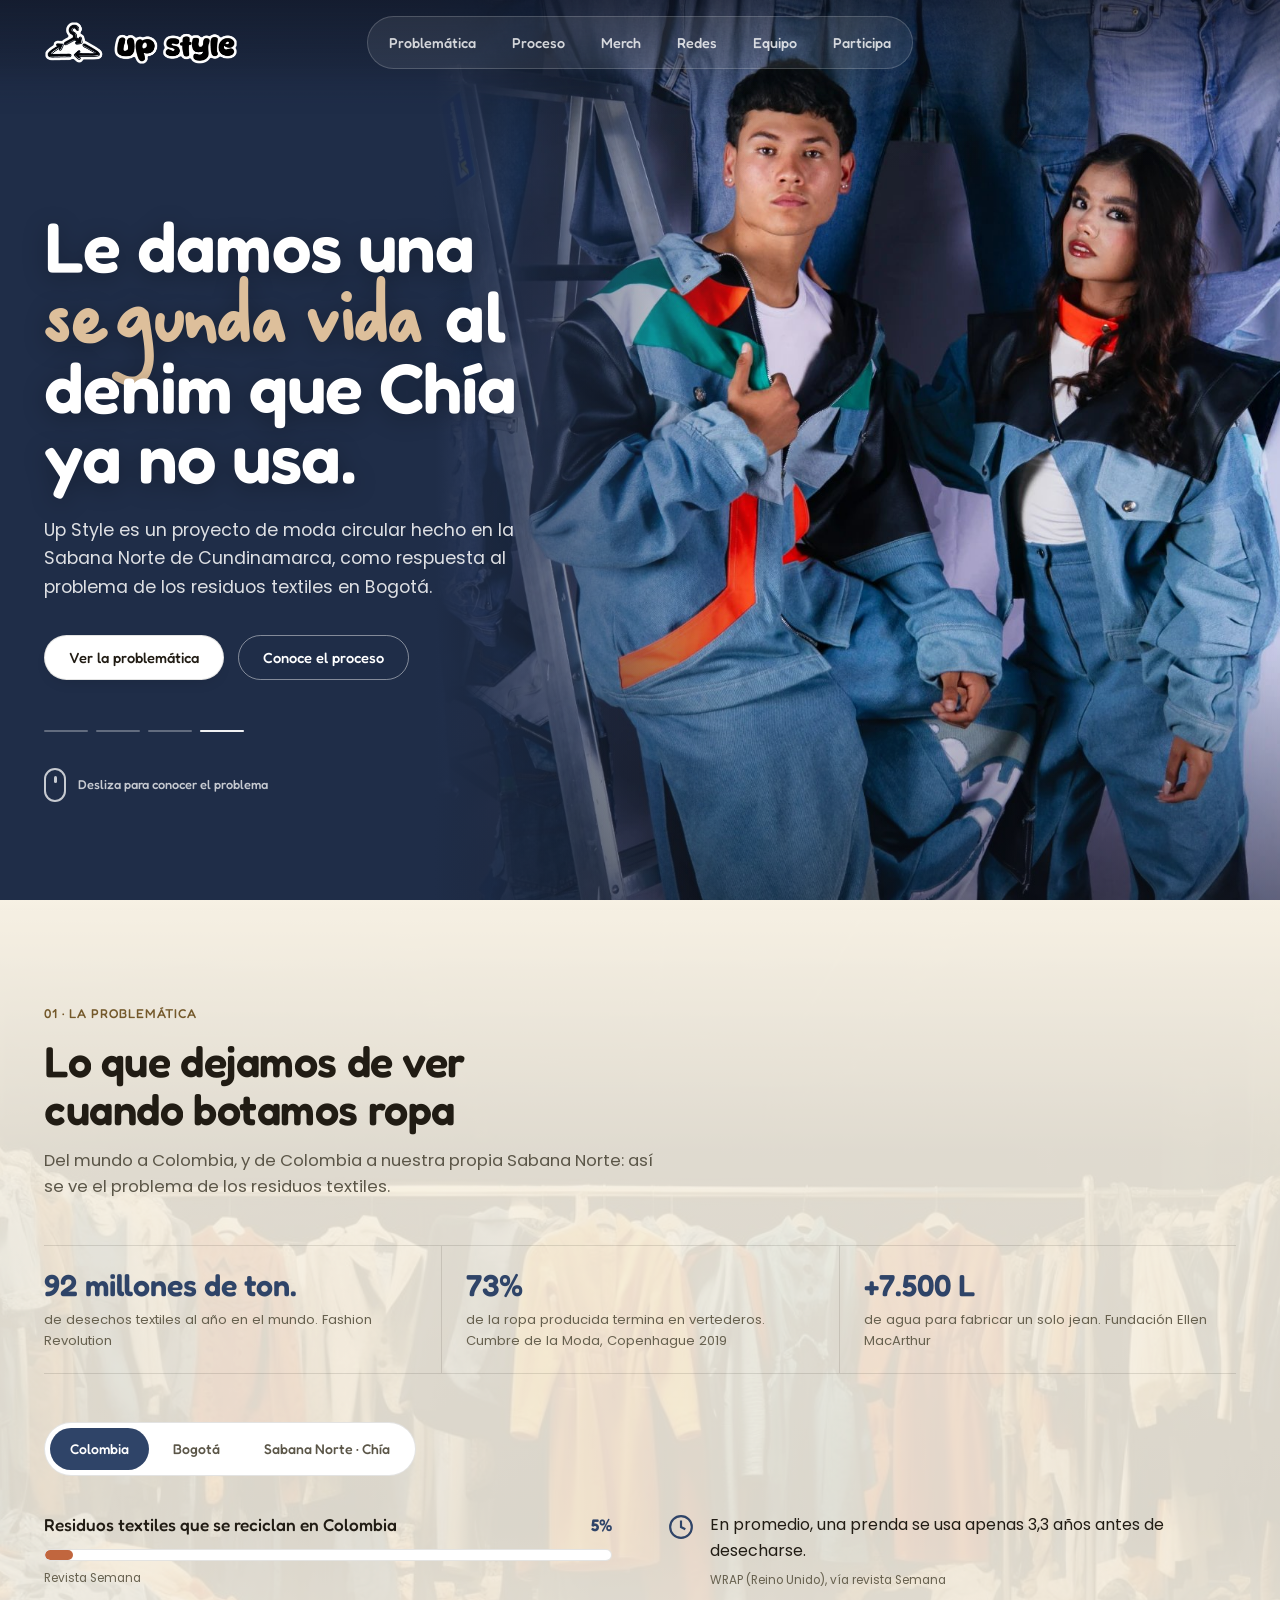
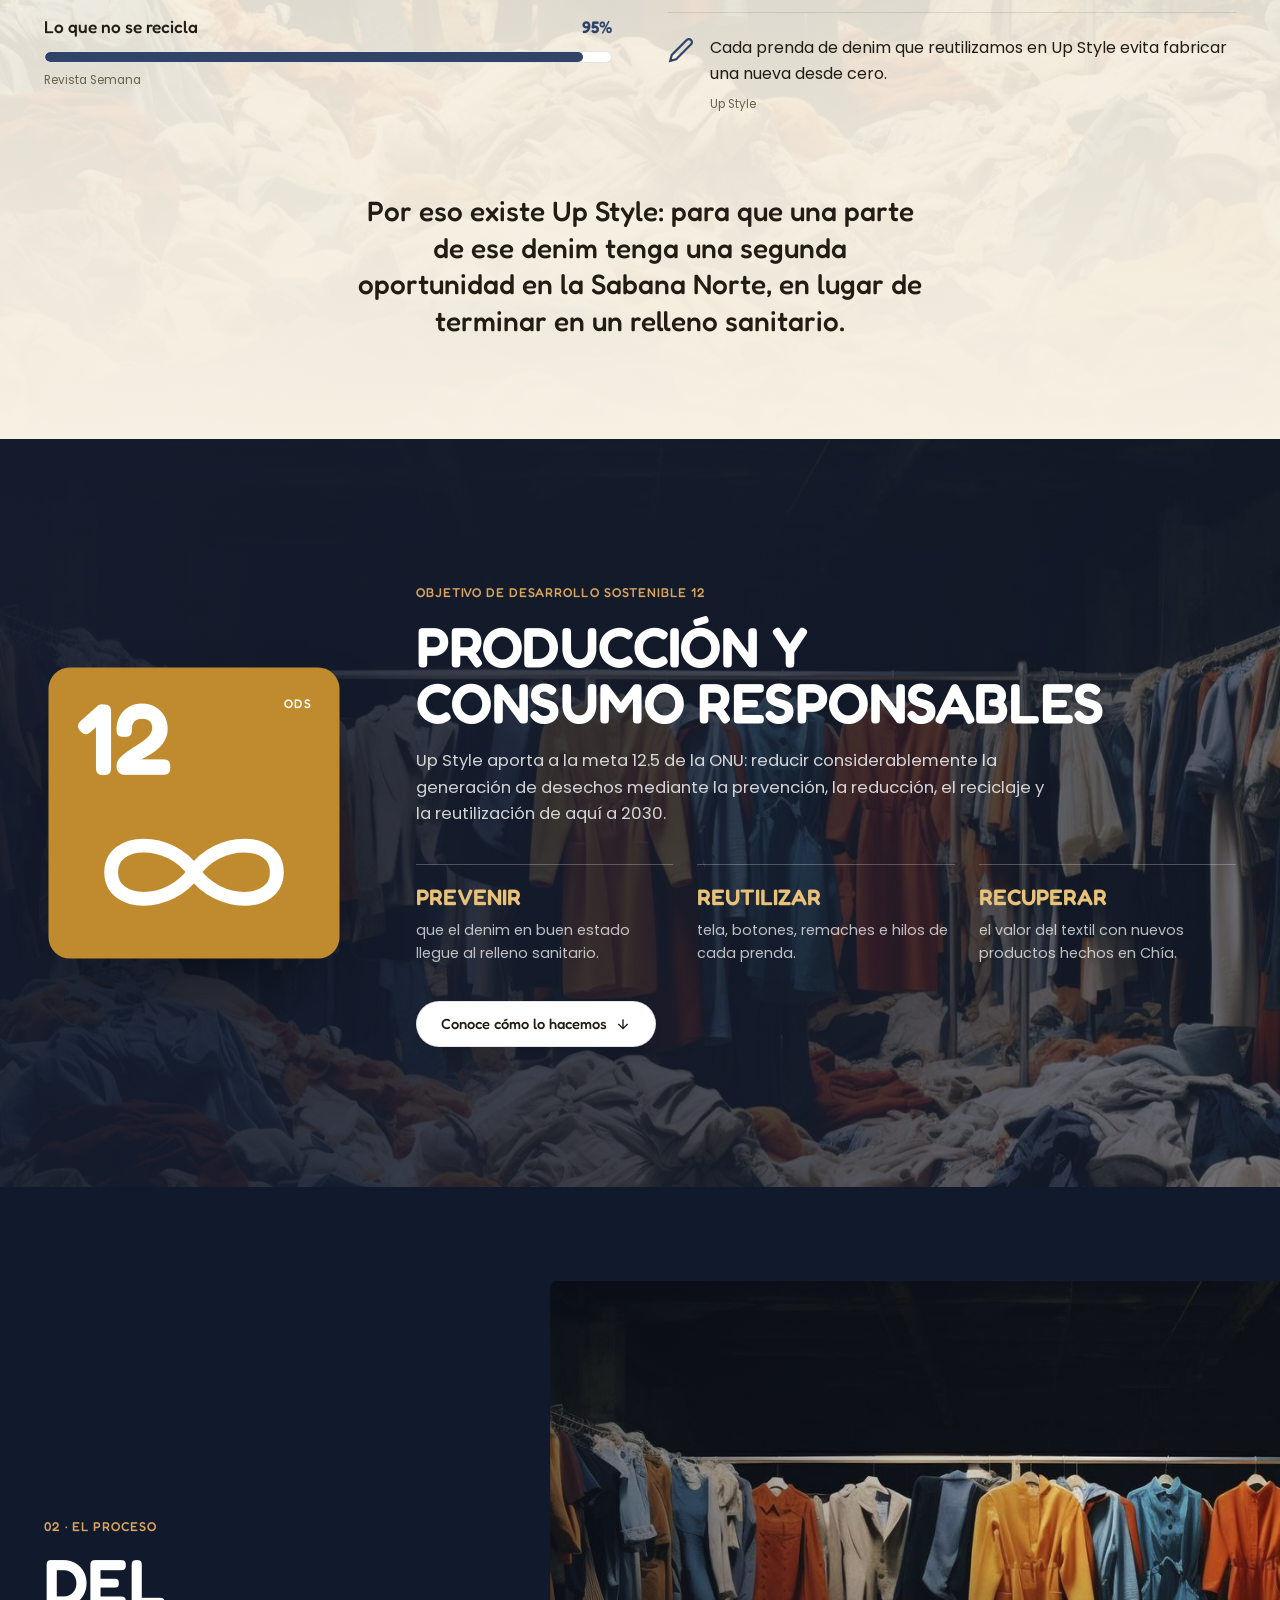
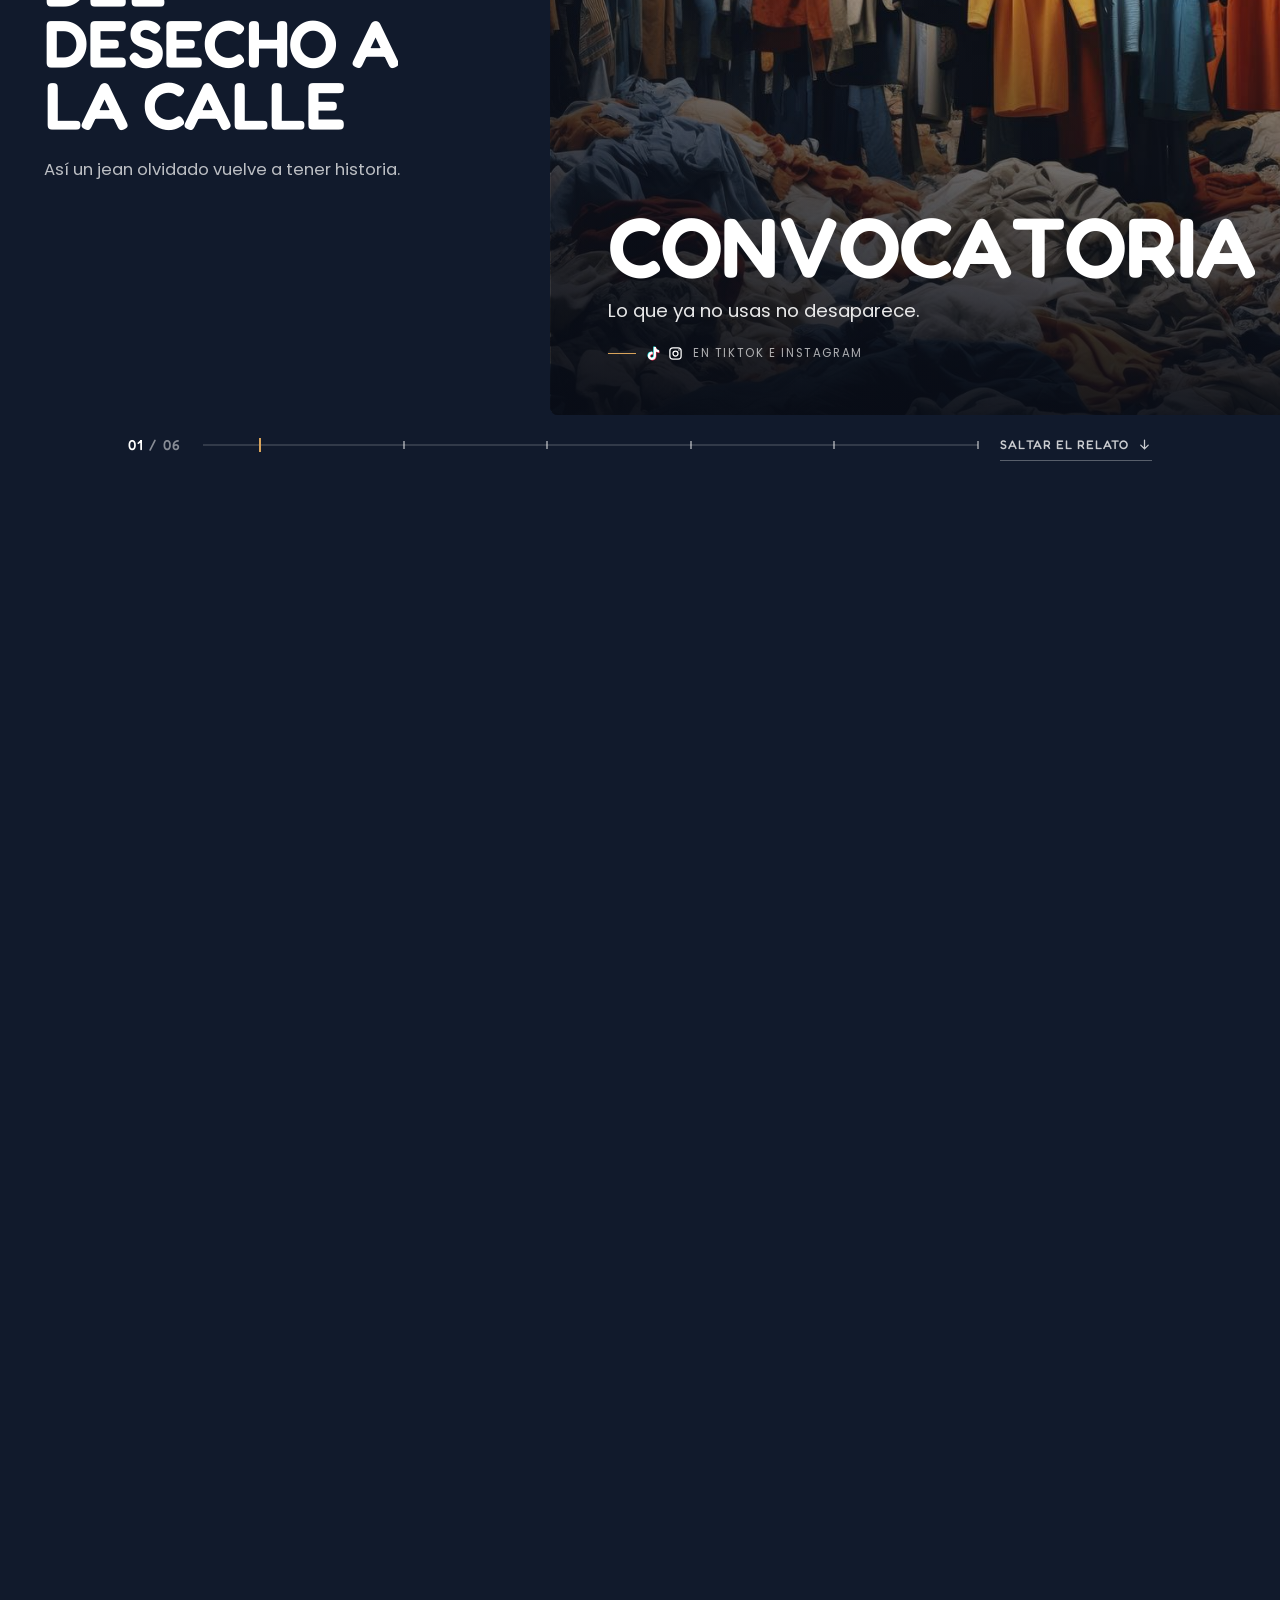
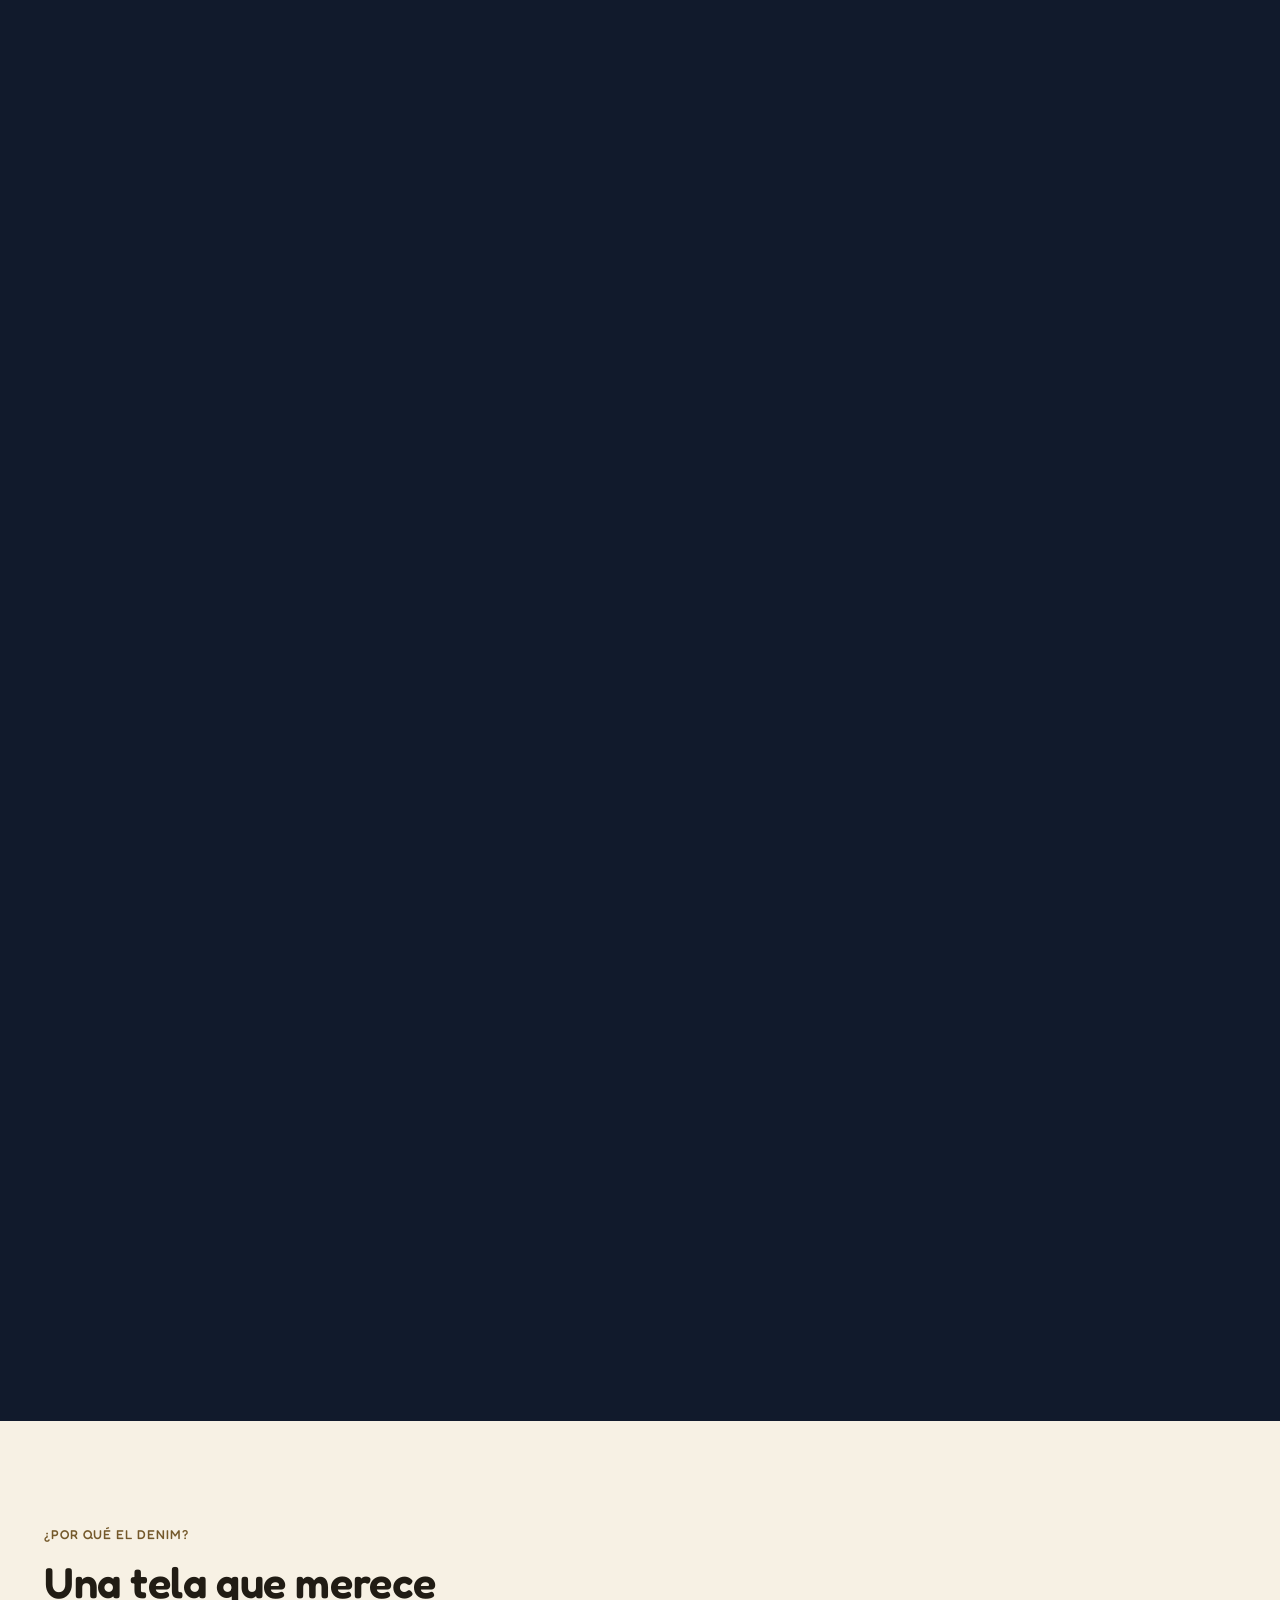
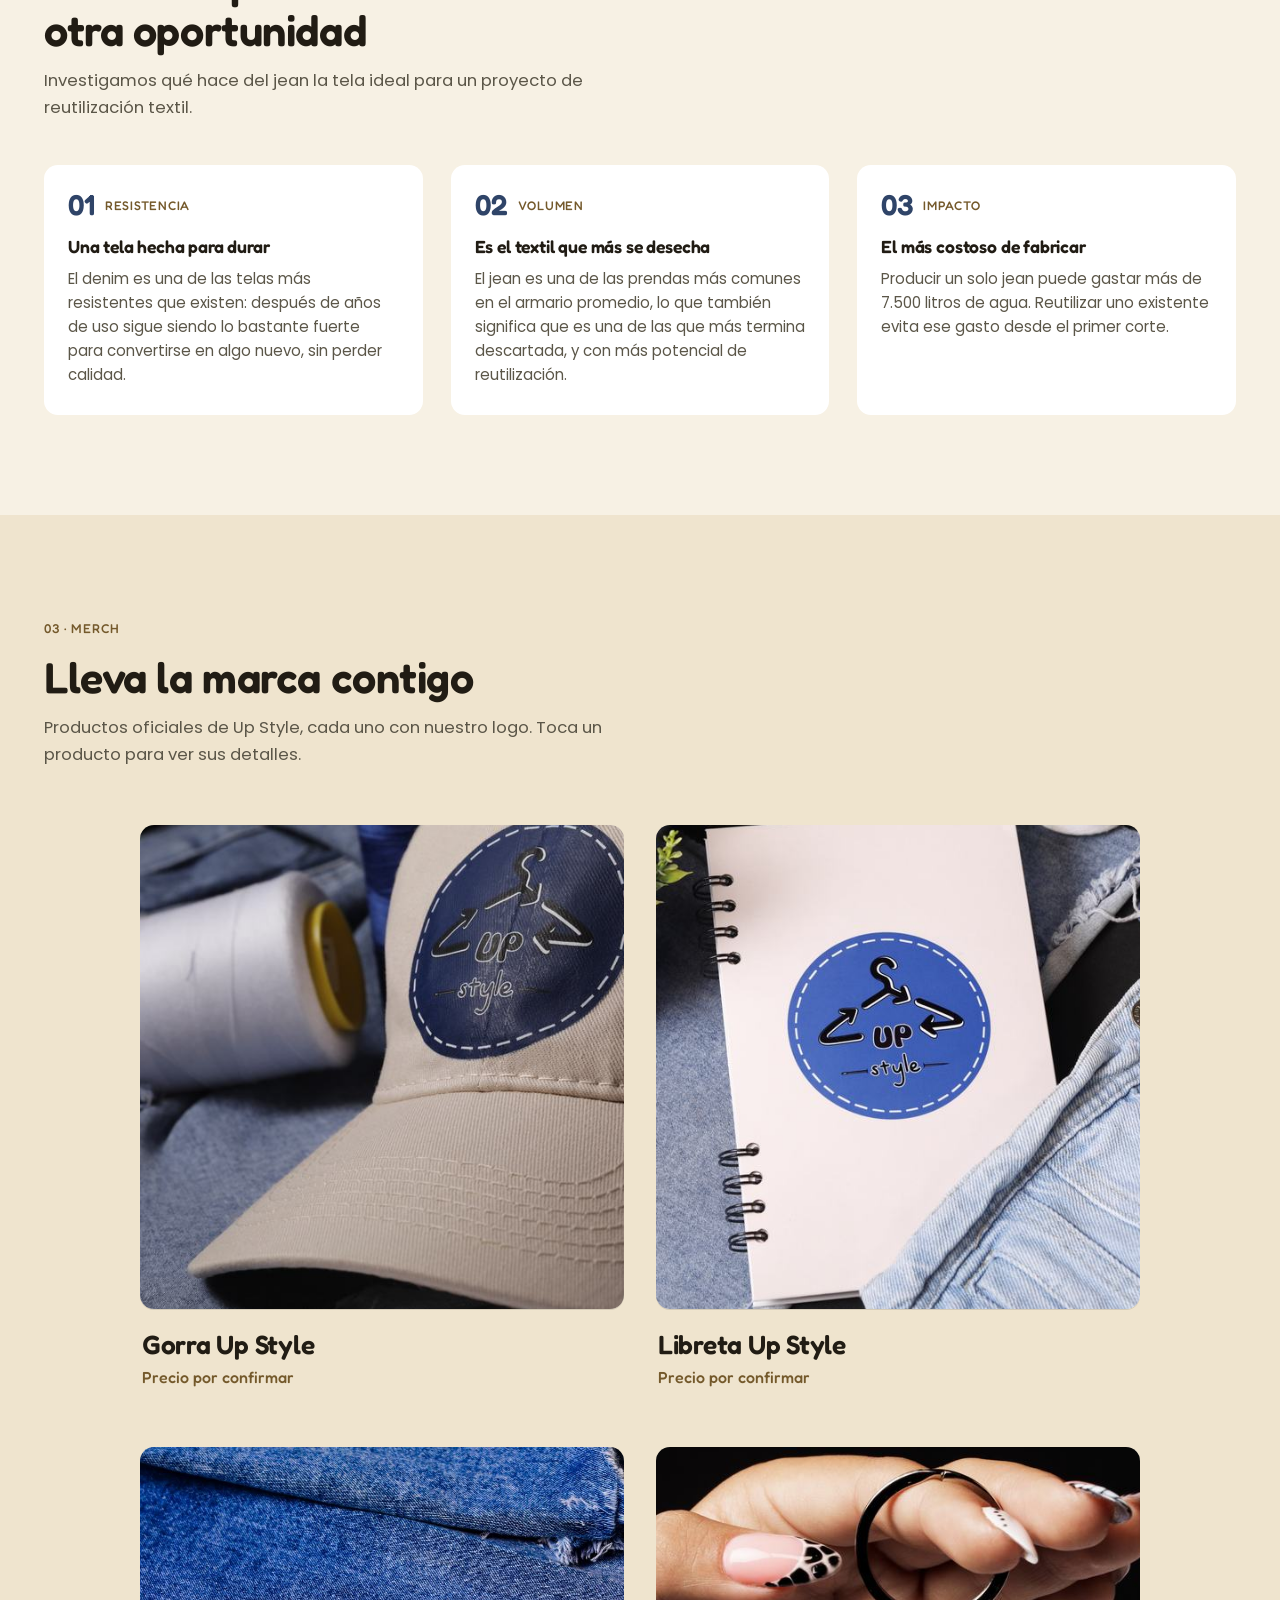
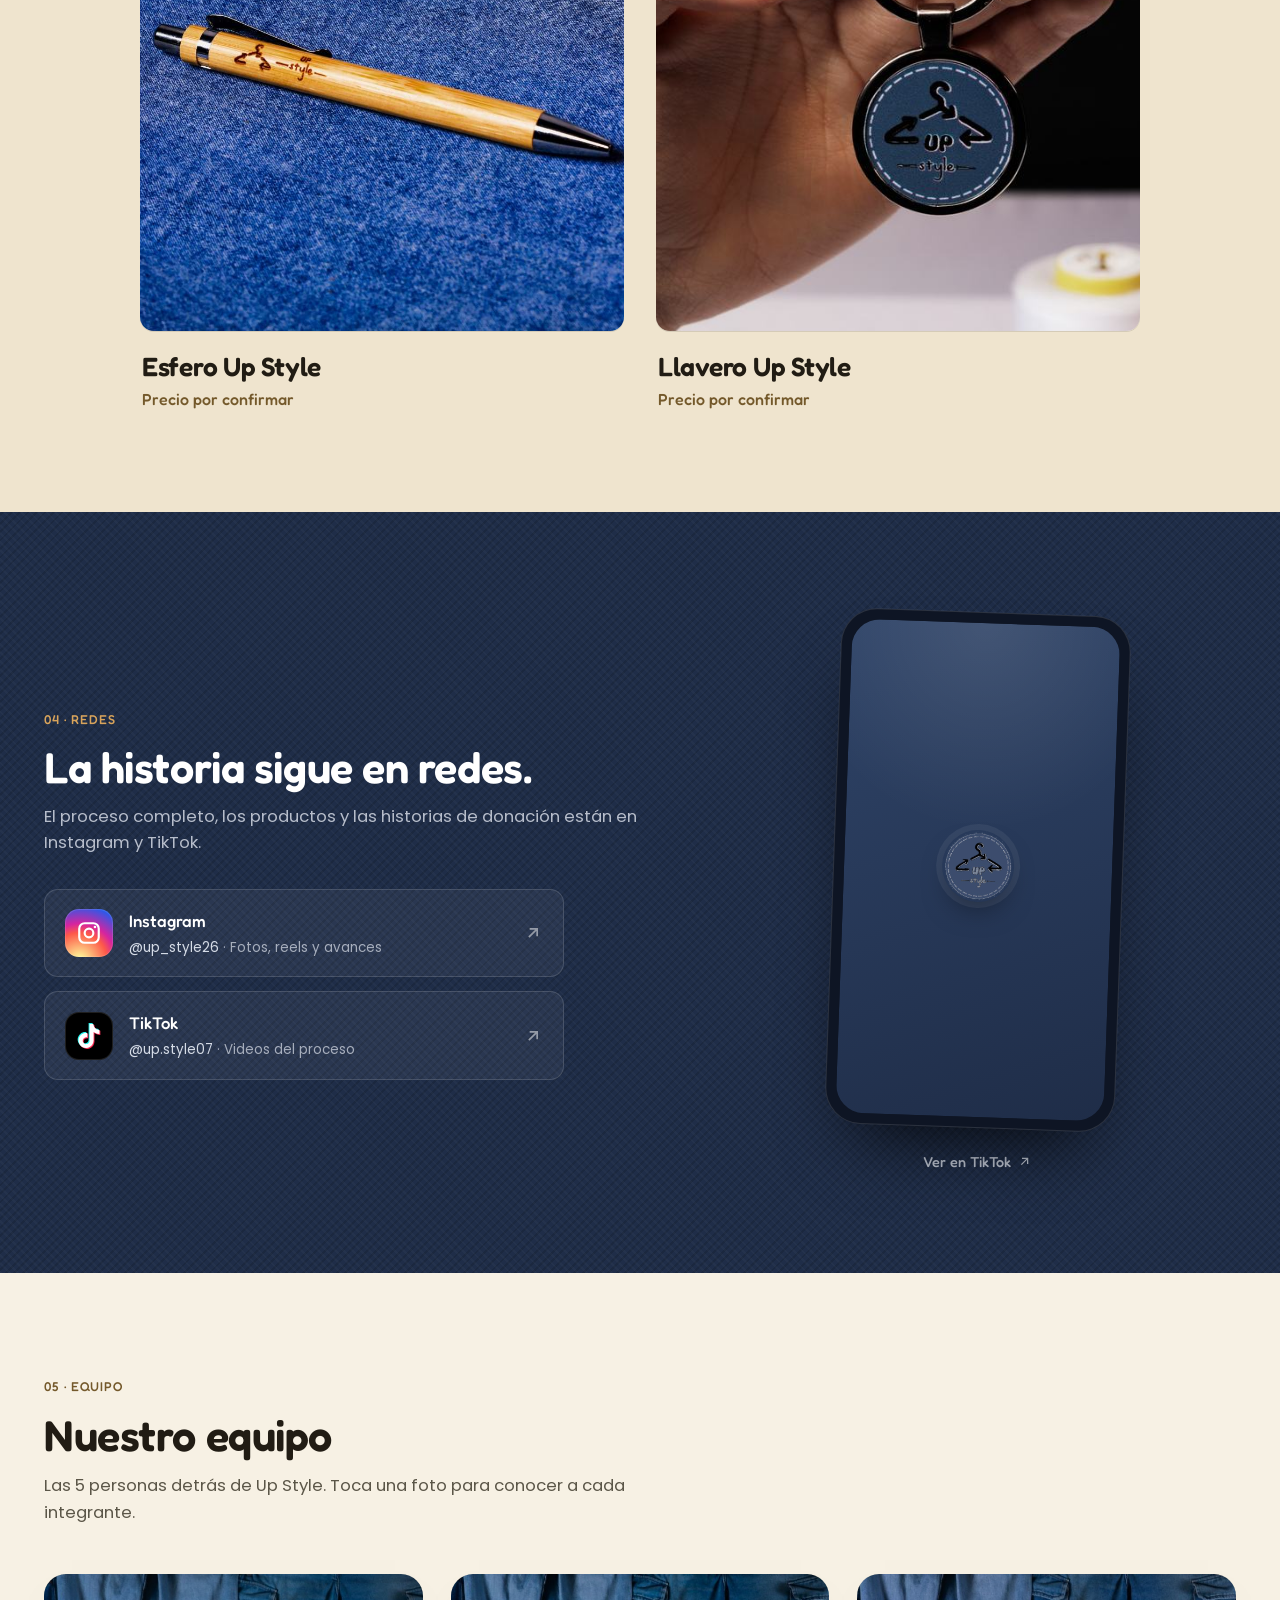
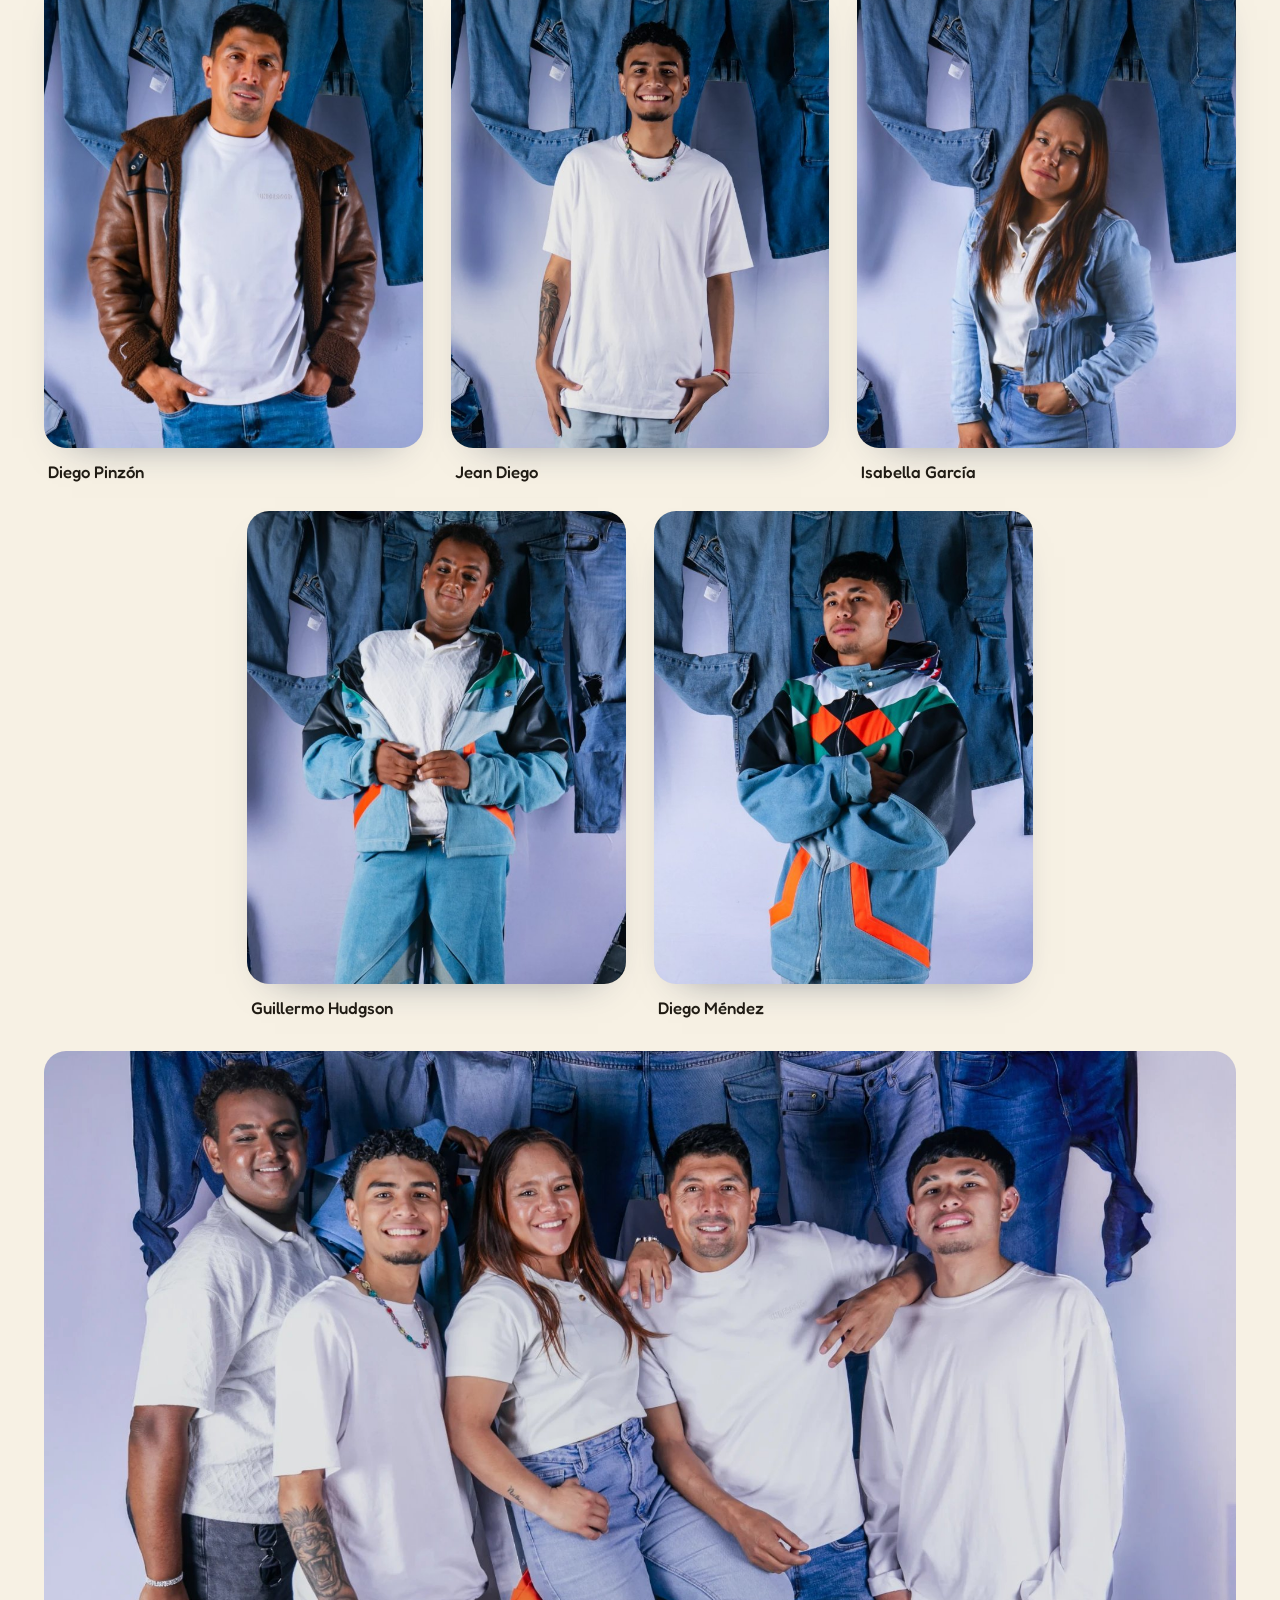
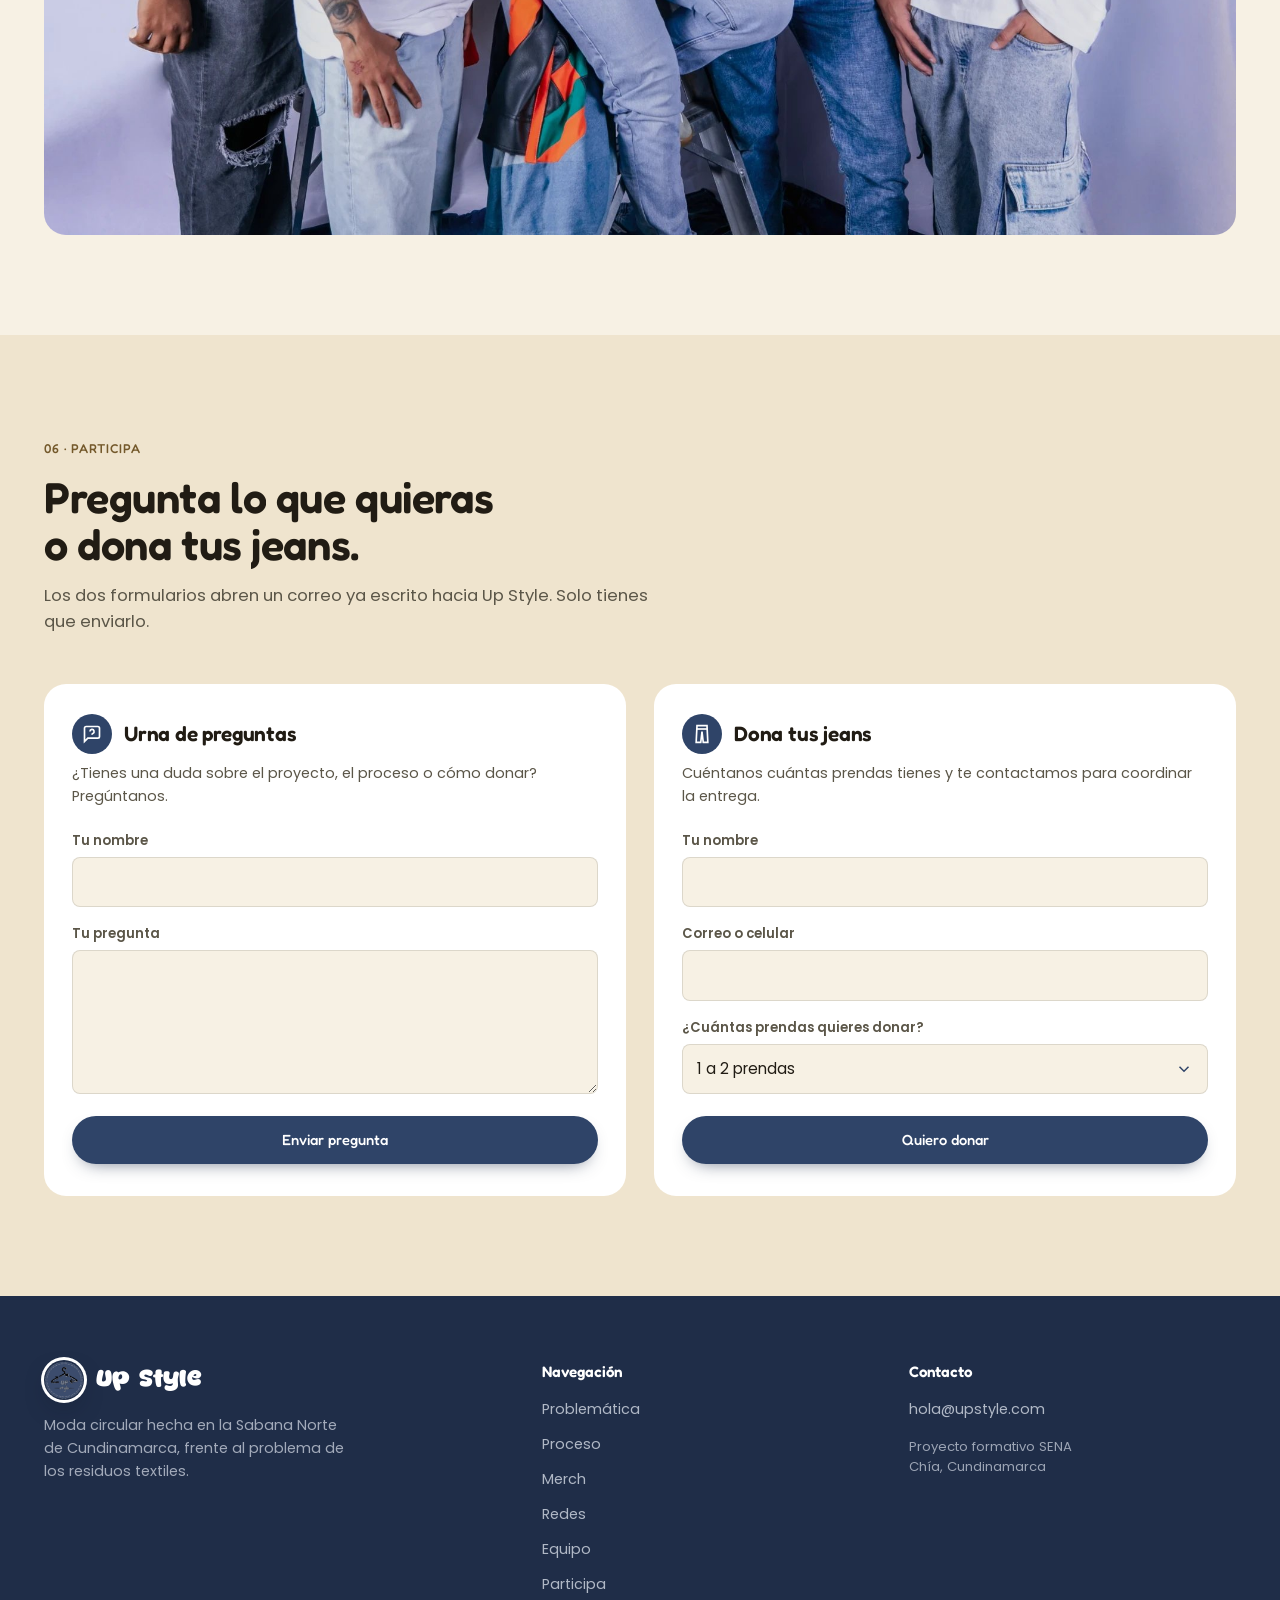
==== index.html @ c0a5318c "Relato del proceso: menos zoom y caras completas en las escenas - Ampliación base de las fotos de es" ====
<!DOCTYPE html>
<html lang="es">
<!--
  Up Style · Moda circular en Chía
  Proyecto formativo SENA · ODS 12
-->
<head>
  <meta charset="UTF-8">
  <meta name="viewport" content="width=device-width, initial-scale=1.0">

  <title>Up Style · Moda circular en Chía</title>

  <meta name="description" content="Up Style es un proyecto de moda circular de la Sabana Norte de Cundinamarca que le da una segunda vida al denim que ya no se usa.">

  <!-- Vista previa al compartir el enlace -->
  <meta property="og:type" content="website">
  <meta property="og:title" content="Up Style · Moda circular en Chía">
  <meta property="og:description" content="Proyecto de moda circular de la Sabana Norte de Cundinamarca que le da una segunda vida al denim que ya no se usa.">
  <meta property="og:url" content="https://diegopinzoncano-oreo.github.io/dpinzon/">
  <meta property="og:image" content="https://diegopinzoncano-oreo.github.io/dpinzon/img/inicio/modelos.jpg">
  <meta property="og:locale" content="es_CO">

  <meta name="theme-color" content="#1F2D48">
  <link rel="icon" type="image/png" href="img/logo-upstyle.png">

  <link rel="preload" as="image" href="img/inicio/ropa-montana.jpg">
  <link rel="stylesheet" href="style.css">

  <!-- Habilita los estilos que dependen de JavaScript -->
  <script>document.documentElement.classList.add('js');</script>
</head>
<body>

<!-- Barra de progreso de lectura -->
<div id="scrollProgress" aria-hidden="true"></div>


<!-- ============================================================
     0. MENÚ SUPERIOR
     ============================================================ -->
<header id="siteHeader" class="sobre-inicio">
  <nav class="nav" aria-label="Principal">

    <a href="#inicio" class="brand" aria-label="Up Style, volver al inicio">
      <picture class="brand-logo">
        <source srcset="img/logo/upstyle-imagotipo.webp" type="image/webp">
        <img src="img/logo/upstyle-imagotipo.png" alt="Up Style" width="760" height="172">
      </picture>
    </a>

    <!-- --i: orden de entrada; .nav-num solo se muestra en el menú de celular -->
    <ul class="navlinks" id="navlinks">
      <li class="nav-pill" aria-hidden="true"></li>
      <li style="--i:1"><a href="#problematica"><span class="nav-num">01</span>Problemática</a></li>
      <li style="--i:2"><a href="#proceso"><span class="nav-num">02</span>Proceso</a></li>
      <li style="--i:3"><a href="#merch"><span class="nav-num">03</span>Merch</a></li>
      <li style="--i:4"><a href="#redes"><span class="nav-num">04</span>Redes</a></li>
      <li style="--i:5"><a href="#equipo"><span class="nav-num">05</span>Equipo</a></li>
      <li style="--i:6"><a href="#participa"><span class="nav-num">06</span>Participa</a></li>
    </ul>

    <div class="nav-actions">
      <!-- Menú hamburguesa (tablet y celular) -->
      <button class="navtoggle" id="navToggle" aria-label="Abrir menú" aria-expanded="false" aria-controls="navlinks">
        <span></span><span></span><span></span>
      </button>
    </div>
  </nav>
</header>


<main>

<!-- ============================================================
     1. INICIO
     ============================================================ -->
<section class="hero" id="inicio" aria-roledescription="carrusel" aria-label="Inicio">

  <!-- Carrusel del inicio: una diapositiva por foto -->
  <div class="hero-bg" aria-live="off">
    <div class="hero-slide" role="img" aria-label="Persona caminando sobre una montaña de ropa desechada bajo un cielo nublado"
         style="background-image:url('img/inicio/ropa-montana.jpg'); --encuadre:0% 50%; --encuadre-movil:15% 50%;"></div>
    <div class="hero-slide" role="img" aria-label="Vista aérea de un camino en el desierto con montañas de ropa desechada a ambos lados"
         style="background-image:url('img/inicio/ropa-desierto.jpg'); --encuadre:35% 50%; --encuadre-movil:35% 50%;"></div>
    <div class="hero-slide" role="img" aria-label="Campo de ropa desechada que se extiende hasta el horizonte bajo grandes nubes"
         style="background-image:url('img/inicio/ropa-horizonte.jpg'); --encuadre:55% 50%; --encuadre-movil:50% 50%;"></div>
    <div class="hero-slide" role="img" aria-label="Dos modelos de Up Style con chaquetas de denim recuperado frente a una pared de jeans"
         style="background-image:url('img/inicio/modelos.jpg'); --encuadre:50% 22%; --encuadre-movil:57% 18%;"></div>
  </div>

  <div class="wrap">
    <div class="hero-copy">
      <!-- --d: orden de entrada de cada línea -->
      <h1>
        <span class="line hero-in" style="--d:1">Le damos una</span>
        <span class="line hero-in" style="--d:2"><em>segunda vida</em> al</span>
        <span class="line hero-in" style="--d:3">denim que Chía</span>
        <span class="line hero-in" style="--d:4">ya no usa.</span>
      </h1>

      <p class="lede hero-in" style="--d:5">Up Style es un proyecto de moda circular hecho en la Sabana Norte de Cundinamarca, como respuesta al problema de los residuos textiles en Bogotá.</p>

      <div class="cta-row hero-in" style="--d:6">
        <a href="#problematica" class="btn btn-primary">Ver la problemática</a>
        <a href="#proceso" class="btn btn-outline-light">Conoce el proceso</a>
      </div>
    </div>

    <div class="carrusel-barras hero-in" style="--d:7"></div>

    <!-- Indicador de scroll -->
    <a href="#problematica" class="scroll-cue hero-in" style="--d:8">
      <span class="scroll-mouse" aria-hidden="true"><span></span></span>
      Desliza para conocer el problema
    </a>
  </div>

</section>


<!-- ============================================================
     2. PROBLEMÁTICA
     ============================================================ -->
<section id="problematica">

  <div class="section-bg-photo" style="background-image:url('img/fondo-problematica.jpg');"></div>

  <div class="wrap">
    <div class="section-head reveal">
      <p class="eyebrow">01 · La problemática</p>
      <h2>Lo que dejamos de ver cuando botamos ropa</h2>
      <p class="lede">Del mundo a Colombia, y de Colombia a nuestra propia Sabana Norte: así se ve el problema de los residuos textiles.</p>
    </div>

    <!-- Cifras mundiales. data-target: valor final del contador; data-suffix: sufijo opcional -->
    <div class="world-strip">
      <div class="world-chip reveal reveal-1">
        <b><span class="counter" data-target="92">92</span> millones de ton.</b>
        <span>de desechos textiles al año en el mundo. Fashion Revolution</span>
      </div>
      <div class="world-chip reveal reveal-2">
        <b><span class="counter" data-target="73" data-suffix="%">73%</span></b>
        <span>de la ropa producida termina en vertederos. Cumbre de la Moda, Copenhague 2019</span>
      </div>
      <div class="world-chip reveal reveal-3">
        <b>+<span class="counter" data-target="7500" data-suffix=" L">7.500 L</span></b>
        <span>de agua para fabricar un solo jean. Fundación Ellen MacArthur</span>
      </div>
    </div>

    <!-- Pestañas: cada data-tab activa el data-panel con el mismo nombre -->
    <div class="tabs-group reveal">
      <div class="tabs-row" data-tabgroup="impacto" role="tablist" aria-label="Zona geográfica">
        <button class="tab-btn active" id="tab-colombia" data-tab="colombia" role="tab" aria-controls="panel-colombia" aria-selected="true">Colombia</button>
        <button class="tab-btn" id="tab-bogota" data-tab="bogota" role="tab" aria-controls="panel-bogota" aria-selected="false">Bogotá</button>
        <button class="tab-btn" id="tab-chia" data-tab="chia" role="tab" aria-controls="panel-chia" aria-selected="false">Sabana Norte · Chía</button>
        <div class="tab-indicator" aria-hidden="true"></div>
      </div>

      <!-- ---------- Panel: COLOMBIA ---------- -->
      <div class="tab-panel active" id="panel-colombia" data-panel="colombia" data-tabgroup="impacto" role="tabpanel" aria-labelledby="tab-colombia">
        <div class="impact-panel">
          <div class="bars-col">
            <div class="stat-bar-row">
              <div class="top-row"><b>Residuos textiles que se reciclan en Colombia</b><span>5%</span></div>
              <div class="bar-track"><div class="bar-fill tone-warn" data-width="5"></div></div>
              <span class="bar-source">Revista Semana</span>
            </div>
            <div class="stat-bar-row">
              <div class="top-row"><b>Lo que no se recicla</b><span>95%</span></div>
              <div class="bar-track"><div class="bar-fill" data-width="95"></div></div>
              <span class="bar-source">Revista Semana</span>
            </div>
          </div>
          <div class="callout-col">
            <div class="callout-card">
              <svg viewBox="0 0 24 24" fill="none" stroke="currentColor" stroke-width="2" aria-hidden="true"><circle cx="12" cy="12" r="10"/><path d="M12 6v6l4 2"/></svg>
              <div><span class="cap cap-lg">En promedio, una prenda se usa apenas 3,3 años antes de desecharse.</span><span class="src">WRAP (Reino Unido), vía revista Semana</span></div>
            </div>
            <div class="callout-card">
              <svg viewBox="0 0 24 24" fill="none" stroke="currentColor" stroke-width="2" aria-hidden="true"><path d="M17 3a2.85 2.85 0 1 1 4 4L7.5 20.5 2 22l1.5-5.5Z"/></svg>
              <div><span class="cap cap-lg">Cada prenda de denim que reutilizamos en Up Style evita fabricar una nueva desde cero.</span><span class="src">Up Style</span></div>
            </div>
          </div>
        </div>
      </div>

      <!-- ---------- Panel: BOGOTÁ ---------- -->
      <div class="tab-panel" id="panel-bogota" data-panel="bogota" data-tabgroup="impacto" role="tabpanel" aria-labelledby="tab-bogota">
        <div class="impact-panel">
          <div class="bars-col">
            <div class="stat-bar-row">
              <div class="top-row"><b>De lo enterrado en Doña Juana es textil</b><span>6,1%</span></div>
              <div class="bar-track"><div class="bar-fill" data-width="6.1"></div></div>
              <span class="bar-source">UAESP, 2021</span>
            </div>
            <div class="stat-bar-row">
              <div class="top-row"><b>De los residuos textiles diarios sería aprovechable</b><span>97%</span></div>
              <div class="bar-track"><div class="bar-fill tone-warn" data-width="97"></div></div>
              <span class="bar-source">Revista Semana</span>
            </div>
          </div>
          <div class="callout-col">
            <div class="callout-card">
              <svg viewBox="0 0 24 24" fill="none" stroke="currentColor" stroke-width="2" aria-hidden="true"><path d="M3 21h18M5 21V7l7-4 7 4v14M9 21v-6h6v6"/></svg>
              <div><span class="counter" data-target="147767" data-suffix=" ton.">147.767 ton.</span><span class="cap">de residuos textiles llegaron al relleno sanitario Doña Juana solo en 2021.</span><span class="src">UAESP</span></div>
            </div>
            <div class="callout-card">
              <svg viewBox="0 0 24 24" fill="none" stroke="currentColor" stroke-width="2" aria-hidden="true"><path d="M1 3h15v13H1zM16 8h4l3 3v5h-7V8Z"/><circle cx="5.5" cy="18.5" r="1.8"/><circle cx="18.5" cy="18.5" r="1.8"/></svg>
              <div><span class="counter" data-target="318" data-suffix=" ton./día">318 ton./día</span><span class="cap">de residuos textiles se generan en promedio cada día en Bogotá.</span><span class="src">Revista Semana</span></div>
            </div>
          </div>
        </div>
      </div>

      <!-- ---------- Panel: CHÍA ---------- -->
      <div class="tab-panel" id="panel-chia" data-panel="chia" data-tabgroup="impacto" role="tabpanel" aria-labelledby="tab-chia">
        <div class="impact-panel">
          <div class="bars-col">
            <!-- data-max: la barra se escala respecto a este valor en lugar de 100 -->
            <div class="stat-bar-row">
              <div class="top-row"><b>Toneladas de residuos textiles evitadas en rellenos por la red circular de la CAR</b><span>+38 ton.</span></div>
              <div class="bar-track"><div class="bar-fill" data-width="38" data-max="147767"></div></div>
              <span class="bar-source">CAR Cundinamarca, programa ReModa · la barra se compara con las 147.767 ton. que llegaron a Doña Juana en 2021</span>
            </div>
          </div>
          <div class="callout-col">
            <div class="callout-card">
              <svg viewBox="0 0 24 24" fill="none" stroke="currentColor" stroke-width="2" aria-hidden="true"><path d="M20 10c0 6-8 12-8 12s-8-6-8-12a8 8 0 0 1 16 0Z"/><circle cx="12" cy="10" r="3"/></svg>
              <div><span class="cap cap-lg">Desde mayo de 2025, Centro Chía tiene contenedores del proyecto "Renovamoda" (CAR + Cooperación Alemana GIZ) para recolectar ropa en buen estado, gestionada por Recupera CO.</span><span class="src">El Tiempo / CAR Cundinamarca</span></div>
            </div>
            <div class="callout-card">
              <svg viewBox="0 0 24 24" fill="none" stroke="currentColor" stroke-width="2" aria-hidden="true"><path d="m3 12 2-2 4 4L19 4l2 2-12 12z"/></svg>
              <div><span class="cap cap-lg">Todavía no existe una cifra pública consolidada de residuos textiles solo para Chía. Por eso Up Style también busca documentar el dato local.</span><span class="src">Vacío de información identificado por Up Style</span></div>
            </div>
          </div>
        </div>
      </div>
    </div>

    <p class="impact-close reveal">Por eso existe Up Style: para que una parte de ese denim tenga una segunda oportunidad en la Sabana Norte, en lugar de terminar en un relleno sanitario.</p>
  </div>
</section>


<!-- ============================================================
     ODS 12 · PRODUCCIÓN Y CONSUMO RESPONSABLES
     ============================================================ -->
<section class="ods-band" id="ods12">

  <div class="ods-bg" style="background-image:url('img/secciones/ods12.jpg');"></div>

  <div class="wrap ods-grid">
    <!-- Sello ODS 12 (SVG) -->
    <div class="ods-mark reveal" aria-hidden="true">
      <svg viewBox="0 0 120 60" class="ods-infinity">
        <path d="M60 30 C 48 12, 18 12, 18 30 C 18 48, 48 48, 60 30 C 72 12, 102 12, 102 30 C 102 48, 72 48, 60 30 Z"/>
      </svg>
      <span class="ods-number">12</span>
      <span class="ods-label">ODS</span>
    </div>

    <div class="ods-copy reveal reveal-2">
      <p class="eyebrow eyebrow-light">Objetivo de Desarrollo Sostenible 12</p>
      <h2>Producción y consumo responsables</h2>
      <p class="lede">Up Style aporta a la meta 12.5 de la ONU: reducir considerablemente la generación de desechos mediante la prevención, la reducción, el reciclaje y la reutilización de aquí a 2030.</p>

      <ul class="ods-points">
        <li><b>Prevenir</b><span>que el denim en buen estado llegue al relleno sanitario.</span></li>
        <li><b>Reutilizar</b><span>tela, botones, remaches e hilos de cada prenda.</span></li>
        <li><b>Recuperar</b><span>el valor del textil con nuevos productos hechos en Chía.</span></li>
      </ul>

      <a href="#proceso" class="btn btn-primary">Conoce cómo lo hacemos
        <svg viewBox="0 0 24 24" fill="none" stroke="currentColor" stroke-width="2" width="16" height="16" aria-hidden="true"><path d="M12 5v14M5 12l7 7 7-7"/></svg>
      </a>
    </div>
  </div>
</section>


<!-- ============================================================
     3. PROCESO Y POR QUÉ EL DENIM
     ============================================================ -->
<section id="proceso" class="proceso">

  <!-- Relato del proceso. En computador la escena queda fija y la pista
       avanza en horizontal con el scroll (animaciones.js); en celular, sin
       Motion o con movimiento reducido, las escenas se apilan. -->
  <div class="relato" id="relato">
    <svg class="relato-simbolos" aria-hidden="true" focusable="false">
      <symbol id="red-instagram" viewBox="0 0 24 24" fill="none" stroke="currentColor" stroke-width="2"><rect x="3" y="3" width="18" height="18" rx="5"/><circle cx="12" cy="12" r="4"/><circle cx="17.5" cy="6.5" r="1.2" fill="currentColor" stroke="none"/></symbol>
      <symbol id="red-tiktok" viewBox="-2 -2 28 28"><path fill="#25F4EE" transform="translate(-.9 -.9)" d="M12.53.02c1.31-.02 2.61-.01 3.91-.02.08 1.53.63 3.09 1.75 4.17 1.12 1.11 2.7 1.62 4.24 1.79v4.03c-1.44-.05-2.89-.35-4.2-.97-.57-.26-1.1-.59-1.62-.93-.01 2.92.01 5.84-.02 8.75-.08 1.4-.54 2.79-1.35 3.94-1.31 1.92-3.58 3.17-5.91 3.21-1.43.08-2.86-.31-4.08-1.03-2.02-1.19-3.44-3.37-3.65-5.71-.02-.5-.03-1-.01-1.49.18-1.9 1.12-3.72 2.58-4.96 1.66-1.44 3.98-2.13 6.15-1.72.02 1.48-.04 2.96-.04 4.44-.99-.32-2.15-.23-3.02.37-.63.41-1.11 1.04-1.36 1.75-.21.51-.15 1.07-.14 1.61.24 1.64 1.82 3.02 3.5 2.87 1.12-.01 2.19-.66 2.77-1.61.19-.33.4-.67.41-1.06.1-1.79.06-3.57.07-5.36.01-4.03-.01-8.05.02-12.07z"/><path fill="#FE2C55" transform="translate(.9 .9)" d="M12.53.02c1.31-.02 2.61-.01 3.91-.02.08 1.53.63 3.09 1.75 4.17 1.12 1.11 2.7 1.62 4.24 1.79v4.03c-1.44-.05-2.89-.35-4.2-.97-.57-.26-1.1-.59-1.62-.93-.01 2.92.01 5.84-.02 8.75-.08 1.4-.54 2.79-1.35 3.94-1.31 1.92-3.58 3.17-5.91 3.21-1.43.08-2.86-.31-4.08-1.03-2.02-1.19-3.44-3.37-3.65-5.71-.02-.5-.03-1-.01-1.49.18-1.9 1.12-3.72 2.58-4.96 1.66-1.44 3.98-2.13 6.15-1.72.02 1.48-.04 2.96-.04 4.44-.99-.32-2.15-.23-3.02.37-.63.41-1.11 1.04-1.36 1.75-.21.51-.15 1.07-.14 1.61.24 1.64 1.82 3.02 3.5 2.87 1.12-.01 2.19-.66 2.77-1.61.19-.33.4-.67.41-1.06.1-1.79.06-3.57.07-5.36.01-4.03-.01-8.05.02-12.07z"/><path fill="#fff" d="M12.53.02c1.31-.02 2.61-.01 3.91-.02.08 1.53.63 3.09 1.75 4.17 1.12 1.11 2.7 1.62 4.24 1.79v4.03c-1.44-.05-2.89-.35-4.2-.97-.57-.26-1.1-.59-1.62-.93-.01 2.92.01 5.84-.02 8.75-.08 1.4-.54 2.79-1.35 3.94-1.31 1.92-3.58 3.17-5.91 3.21-1.43.08-2.86-.31-4.08-1.03-2.02-1.19-3.44-3.37-3.65-5.71-.02-.5-.03-1-.01-1.49.18-1.9 1.12-3.72 2.58-4.96 1.66-1.44 3.98-2.13 6.15-1.72.02 1.48-.04 2.96-.04 4.44-.99-.32-2.15-.23-3.02.37-.63.41-1.11 1.04-1.36 1.75-.21.51-.15 1.07-.14 1.61.24 1.64 1.82 3.02 3.5 2.87 1.12-.01 2.19-.66 2.77-1.61.19-.33.4-.67.41-1.06.1-1.79.06-3.57.07-5.36.01-4.03-.01-8.05.02-12.07z"/></symbol>
      <symbol id="red-web" viewBox="0 0 24 24" fill="none" stroke="currentColor" stroke-width="2" stroke-linecap="round"><circle cx="12" cy="12" r="9"/><path d="M3 12h18M12 3c2.4 2.6 3.6 5.6 3.6 9s-1.2 6.4-3.6 9c-2.4-2.6-3.6-5.6-3.6-9S9.6 5.6 12 3z"/></symbol>
    </svg>

    <div class="relato-escenario">
      <!-- Avance del recorrido y salida rápida. En celular solo se ve
           "Saltar el relato", fijo en la esquina mientras se recorre. -->
      <div class="relato-control">
        <span class="relato-contador" aria-hidden="true"><span class="relato-actual">01</span> / 06</span>
        <div class="relato-linea">
          <span class="relato-barra" aria-hidden="true"><span class="relato-barra-relleno"></span></span>
          <nav class="relato-marcas" aria-label="Escenas del relato">
            <a class="relato-marca" href="#escena-01" aria-label="Escena 1: Convocatoria"></a>
            <a class="relato-marca" href="#escena-02" aria-label="Escena 2: Clasificación"></a>
            <a class="relato-marca" href="#escena-03" aria-label="Escena 3: Patronaje"></a>
            <a class="relato-marca" href="#escena-04" aria-label="Escena 4: Confección"></a>
            <a class="relato-marca" href="#escena-05" aria-label="Escena 5: El bolso"></a>
            <a class="relato-marca" href="#escena-06" aria-label="Escena 6: Comunidad"></a>
          </nav>
        </div>
        <a class="relato-saltar" href="#por-que-el-denim" aria-label="Saltar el relato del proceso y seguir con ¿Por qué el denim?">
          Saltar el relato
          <svg viewBox="0 0 24 24" aria-hidden="true"><path d="M12 5v14M6 13l6 6 6-6"/></svg>
        </a>
      </div>

      <div class="relato-pista">

        <div class="relato-intro section-head reveal">
          <p class="eyebrow eyebrow-light">02 · El proceso</p>
          <h2>Del desecho a la calle</h2>
          <p class="lede">Así un jean olvidado vuelve a tener historia.</p>
        </div>

        <ol class="relato-escenas">
          <li class="escena" id="escena-01" tabindex="-1" style="--encuadre:50% 62%; --encuadre-movil:40% 60%;">
            <div class="escena-foto">
              <div class="escena-media"><img src="img/fondo-problematica.jpg" alt="Prendas sin uso colgadas en una bodega y apiladas en montañas sobre el piso" loading="lazy" decoding="async"></div>
            </div>
            <span class="escena-num" aria-hidden="true">01</span>
            <div class="escena-texto">
              <h3 class="escena-titulo">Convocatoria</h3>
              <p class="escena-frase">Lo que ya no usas no desaparece.</p>
              <p class="escena-red"><span class="escena-red-logos" aria-hidden="true"><svg><use href="#red-tiktok"/></svg><svg><use href="#red-instagram"/></svg></span>En TikTok e Instagram</p>
            </div>
          </li>
          <li class="escena" id="escena-02" style="--encuadre:50% 38%; --encuadre-movil:30% 50%;">
            <div class="escena-foto">
              <div class="escena-media"><img src="img/inicio/ropa-montana.jpg" alt="Una persona camina sobre una montaña de ropa desechada a cielo abierto" loading="lazy" decoding="async"></div>
            </div>
            <span class="escena-num" aria-hidden="true">02</span>
            <div class="escena-texto">
              <h3 class="escena-titulo">Clasificación</h3>
              <p class="escena-frase">Cada prenda merece otra oportunidad.</p>
              <p class="escena-red"><span class="escena-red-logos" aria-hidden="true"><svg><use href="#red-instagram"/></svg></span>En Instagram</p>
            </div>
          </li>
          <li class="escena" id="escena-03" style="--encuadre:50% 58%; --encuadre-movil:64% 50%;">
            <div class="escena-foto">
              <div class="escena-media"><img src="img/proceso/midiendo-denim.jpg" alt="Manos que miden y marcan una prenda de denim con cinta métrica" loading="lazy" decoding="async"></div>
            </div>
            <span class="escena-num" aria-hidden="true">03</span>
            <div class="escena-texto">
              <h3 class="escena-titulo">Patronaje</h3>
              <p class="escena-frase">Medimos, marcamos, imaginamos.</p>
              <p class="escena-red"><span class="escena-red-logos" aria-hidden="true"><svg><use href="#red-instagram"/></svg></span>En Instagram</p>
            </div>
          </li>
          <li class="escena" id="escena-04" style="--encuadre:75% 40%; --encuadre-movil:63% 36%;">
            <div class="escena-foto video-slot">
              <div class="escena-media">
                <picture>
                  <source type="image/webp" media="(min-width: 980px)" srcset="img/proceso/confeccion-costura-16x9.webp" width="1696" height="954">
                  <source media="(min-width: 980px)" srcset="img/proceso/confeccion-costura-16x9.jpg" width="1696" height="954">
                  <source type="image/webp" srcset="img/proceso/confeccion-costura-4x5.webp" width="948" height="1185">
                  <img src="img/proceso/confeccion-costura-4x5.jpg" width="948" height="1185" alt="Manos cosiendo denim en una fileteadora del taller" loading="lazy" decoding="async">
                </picture>
                <!-- Video opcional: reemplaza la foto si existe video/proceso.mp4 -->
                <video class="slot-video" src="video/proceso.mp4" data-play-on-scroll muted loop playsinline preload="metadata" aria-hidden="true"></video>
              </div>
            </div>
            <span class="escena-num" aria-hidden="true">04</span>
            <div class="escena-texto">
              <h3 class="escena-titulo">Confección</h3>
              <p class="escena-frase">Cortar también es crear.</p>
              <p class="escena-red"><span class="escena-red-logos" aria-hidden="true"><svg><use href="#red-tiktok"/></svg></span>En TikTok</p>
            </div>
          </li>
          <li class="escena escena-num-abajo" id="escena-05" style="--encuadre:50% 24%; --encuadre-movil:62% 20%;">
            <div class="escena-foto">
              <div class="escena-media"><img src="img/inicio/modelos.jpg" alt="Dos modelos posan con prendas de denim recuperado frente a una pared de jeans colgados" loading="lazy" decoding="async"></div>
            </div>
            <span class="escena-num" aria-hidden="true">05</span>
            <div class="escena-texto">
              <h3 class="escena-titulo">El bolso</h3>
              <p class="escena-frase">El denim vuelve a la calle.</p>
              <p class="escena-red"><span class="escena-red-logos" aria-hidden="true"><svg><use href="#red-tiktok"/></svg></span>En TikTok</p>
            </div>
          </li>
          <li class="escena escena-completa" id="escena-06" style="--encuadre:50% 0%; --encuadre-movil:50% 0%;">
            <div class="escena-foto">
              <div class="escena-media"><img src="img/equipo/equipo-completo.jpg" alt="El equipo de Up Style, sonriente, frente a una pared de jeans colgados" loading="lazy" decoding="async"></div>
            </div>
            <span class="escena-num escena-num-ciclo" aria-hidden="true">06<svg class="escena-ciclo" viewBox="0 0 120 120"><path d="M104 60a44 44 0 1 1-12.9-31.1" pathLength="1"/><path d="M93 12v17H76" pathLength="1"/></svg></span>
            <div class="escena-texto">
              <h3 class="escena-titulo">Comunidad</h3>
              <p class="escena-frase">Y el ciclo vuelve a empezar.</p>
              <p class="escena-red"><span class="escena-red-logos" aria-hidden="true"><svg><use href="#red-web"/></svg><svg><use href="#red-instagram"/></svg><svg><use href="#red-tiktok"/></svg></span>En la web, Instagram y TikTok</p>
              <a class="escena-volver" href="#escena-01">
                <svg viewBox="0 0 24 24" aria-hidden="true"><path d="M4 12a8 8 0 1 0 2.4-5.7"/><path d="M4 4v4.5h4.5"/></svg>
                Vuelve al inicio del ciclo
              </a>
            </div>
          </li>
        </ol>
      </div>

    </div>
  </div>

  <div class="wrap" id="por-que-el-denim">
    <!-- ---------- ¿Por qué el denim? ---------- -->
    <div class="section-head reveal denim-head">
      <p class="eyebrow">¿Por qué el denim?</p>
      <h2>Una tela que merece otra oportunidad</h2>
      <p class="lede">Investigamos qué hace del jean la tela ideal para un proyecto de reutilización textil.</p>
    </div>

    <div class="identity-grid">
      <article class="identity-card reveal reveal-1">
        <div class="idx"><span>01</span> Resistencia</div>
        <h3>Una tela hecha para durar</h3>
        <p>El denim es una de las telas más resistentes que existen: después de años de uso sigue siendo lo bastante fuerte para convertirse en algo nuevo, sin perder calidad.</p>
      </article>
      <article class="identity-card reveal reveal-2">
        <div class="idx"><span>02</span> Volumen</div>
        <h3>Es el textil que más se desecha</h3>
        <p>El jean es una de las prendas más comunes en el armario promedio, lo que también significa que es una de las que más termina descartada, y con más potencial de reutilización.</p>
      </article>
      <article class="identity-card reveal reveal-3">
        <div class="idx"><span>03</span> Impacto</div>
        <h3>El más costoso de fabricar</h3>
        <p>Producir un solo jean puede gastar más de 7.500 litros de agua. Reutilizar uno existente evita ese gasto desde el primer corte.</p>
      </article>
    </div>
  </div>
</section>


<!-- ============================================================
     4. MERCH
     La ventana de detalle usa data-name, data-price y data-features.
     ============================================================ -->
<section id="merch" class="merch-band">
  <div class="wrap">
    <div class="section-head reveal">
      <p class="eyebrow">03 · Merch</p>
      <h2>Lleva la marca contigo</h2>
      <p class="lede">Productos oficiales de Up Style, cada uno con nuestro logo. Toca un producto para ver sus detalles.</p>
    </div>

    <div class="merch-grid">

      <button type="button" class="merch-card reveal reveal-1"
        data-name="Gorra Up Style"
        data-price="Precio por confirmar"
        data-features="Producto oficial de Up Style.">
        <span class="merch-photo">
          <img src="img/merch/gorra.jpg" alt="Gorra Up Style" loading="lazy">
        </span>
        <span class="merch-body">
          <span class="name">Gorra Up Style</span>
          <span class="price">Precio por confirmar</span>
          <span class="merch-cta">Ver detalles<svg viewBox="0 0 24 24" fill="none" stroke="currentColor" stroke-width="2" aria-hidden="true"><path d="M5 12h14M13 6l6 6-6 6"/></svg></span>
        </span>
      </button>

      <button type="button" class="merch-card reveal reveal-2"
        data-name="Libreta Up Style"
        data-price="Precio por confirmar"
        data-features="Producto oficial de Up Style.">
        <span class="merch-photo">
          <img src="img/merch/libreta.jpg" alt="Libreta Up Style" loading="lazy">
        </span>
        <span class="merch-body">
          <span class="name">Libreta Up Style</span>
          <span class="price">Precio por confirmar</span>
          <span class="merch-cta">Ver detalles<svg viewBox="0 0 24 24" fill="none" stroke="currentColor" stroke-width="2" aria-hidden="true"><path d="M5 12h14M13 6l6 6-6 6"/></svg></span>
        </span>
      </button>

      <button type="button" class="merch-card reveal reveal-3"
        data-name="Esfero Up Style"
        data-price="Precio por confirmar"
        data-features="Producto oficial de Up Style.">
        <span class="merch-photo">
          <img src="img/merch/esfero.jpg" alt="Esfero Up Style" loading="lazy">
        </span>
        <span class="merch-body">
          <span class="name">Esfero Up Style</span>
          <span class="price">Precio por confirmar</span>
          <span class="merch-cta">Ver detalles<svg viewBox="0 0 24 24" fill="none" stroke="currentColor" stroke-width="2" aria-hidden="true"><path d="M5 12h14M13 6l6 6-6 6"/></svg></span>
        </span>
      </button>

      <button type="button" class="merch-card reveal reveal-4"
        data-name="Llavero Up Style"
        data-price="Precio por confirmar"
        data-features="Producto oficial de Up Style.">
        <span class="merch-photo">
          <img src="img/merch/llavero.jpg" alt="Llavero Up Style" loading="lazy">
        </span>
        <span class="merch-body">
          <span class="name">Llavero Up Style</span>
          <span class="price">Precio por confirmar</span>
          <span class="merch-cta">Ver detalles<svg viewBox="0 0 24 24" fill="none" stroke="currentColor" stroke-width="2" aria-hidden="true"><path d="M5 12h14M13 6l6 6-6 6"/></svg></span>
        </span>
      </button>

    </div>
  </div>
</section>


<!-- ============================================================
     5. REDES SOCIALES
     ============================================================ -->
<section class="social-band" id="redes">
  <div class="wrap social-grid">
    <div class="reveal">
      <p class="eyebrow eyebrow-light">04 · Redes</p>
      <h2>La historia sigue en redes.</h2>
      <p class="lede">El proceso completo, los productos y las historias de donación están en Instagram y TikTok.</p>

      <div class="social-links">
        <!-- Enlace al perfil de Instagram de Up Style -->
        <a class="social-link-card" href="https://www.instagram.com/up_style26/" target="_blank" rel="noopener">
          <span class="social-logo social-logo-ig" aria-hidden="true">
            <svg viewBox="0 0 24 24" fill="none" stroke="currentColor" stroke-width="2"><rect x="3" y="3" width="18" height="18" rx="5"/><circle cx="12" cy="12" r="4"/><circle cx="17.5" cy="6.5" r="1.2" fill="currentColor" stroke="none"/></svg>
          </span>
          <span><b>Instagram</b><span><span class="social-handle">@up_style26</span><span class="social-sep" aria-hidden="true"> · </span>Fotos, reels y avances</span></span>
          <svg class="arrow" viewBox="0 0 24 24" fill="none" stroke="currentColor" stroke-width="2" aria-hidden="true"><path d="M7 17 17 7M8 7h9v9"/></svg>
        </a>

        <!-- Enlace al perfil de TikTok de Up Style -->
        <a class="social-link-card" href="https://www.tiktok.com/@up.style07" target="_blank" rel="noopener">
          <span class="social-logo social-logo-tt" aria-hidden="true">
            <svg viewBox="-2 -2 28 28"><path fill="#25F4EE" transform="translate(-.9 -.9)" d="M12.53.02c1.31-.02 2.61-.01 3.91-.02.08 1.53.63 3.09 1.75 4.17 1.12 1.11 2.7 1.62 4.24 1.79v4.03c-1.44-.05-2.89-.35-4.2-.97-.57-.26-1.1-.59-1.62-.93-.01 2.92.01 5.84-.02 8.75-.08 1.4-.54 2.79-1.35 3.94-1.31 1.92-3.58 3.17-5.91 3.21-1.43.08-2.86-.31-4.08-1.03-2.02-1.19-3.44-3.37-3.65-5.71-.02-.5-.03-1-.01-1.49.18-1.9 1.12-3.72 2.58-4.96 1.66-1.44 3.98-2.13 6.15-1.72.02 1.48-.04 2.96-.04 4.44-.99-.32-2.15-.23-3.02.37-.63.41-1.11 1.04-1.36 1.75-.21.51-.15 1.07-.14 1.61.24 1.64 1.82 3.02 3.5 2.87 1.12-.01 2.19-.66 2.77-1.61.19-.33.4-.67.41-1.06.1-1.79.06-3.57.07-5.36.01-4.03-.01-8.05.02-12.07z"/><path fill="#FE2C55" transform="translate(.9 .9)" d="M12.53.02c1.31-.02 2.61-.01 3.91-.02.08 1.53.63 3.09 1.75 4.17 1.12 1.11 2.7 1.62 4.24 1.79v4.03c-1.44-.05-2.89-.35-4.2-.97-.57-.26-1.1-.59-1.62-.93-.01 2.92.01 5.84-.02 8.75-.08 1.4-.54 2.79-1.35 3.94-1.31 1.92-3.58 3.17-5.91 3.21-1.43.08-2.86-.31-4.08-1.03-2.02-1.19-3.44-3.37-3.65-5.71-.02-.5-.03-1-.01-1.49.18-1.9 1.12-3.72 2.58-4.96 1.66-1.44 3.98-2.13 6.15-1.72.02 1.48-.04 2.96-.04 4.44-.99-.32-2.15-.23-3.02.37-.63.41-1.11 1.04-1.36 1.75-.21.51-.15 1.07-.14 1.61.24 1.64 1.82 3.02 3.5 2.87 1.12-.01 2.19-.66 2.77-1.61.19-.33.4-.67.41-1.06.1-1.79.06-3.57.07-5.36.01-4.03-.01-8.05.02-12.07z"/><path fill="#fff" d="M12.53.02c1.31-.02 2.61-.01 3.91-.02.08 1.53.63 3.09 1.75 4.17 1.12 1.11 2.7 1.62 4.24 1.79v4.03c-1.44-.05-2.89-.35-4.2-.97-.57-.26-1.1-.59-1.62-.93-.01 2.92.01 5.84-.02 8.75-.08 1.4-.54 2.79-1.35 3.94-1.31 1.92-3.58 3.17-5.91 3.21-1.43.08-2.86-.31-4.08-1.03-2.02-1.19-3.44-3.37-3.65-5.71-.02-.5-.03-1-.01-1.49.18-1.9 1.12-3.72 2.58-4.96 1.66-1.44 3.98-2.13 6.15-1.72.02 1.48-.04 2.96-.04 4.44-.99-.32-2.15-.23-3.02.37-.63.41-1.11 1.04-1.36 1.75-.21.51-.15 1.07-.14 1.61.24 1.64 1.82 3.02 3.5 2.87 1.12-.01 2.19-.66 2.77-1.61.19-.33.4-.67.41-1.06.1-1.79.06-3.57.07-5.36.01-4.03-.01-8.05.02-12.07z"/></svg>
          </span>
          <span><b>TikTok</b><span><span class="social-handle">@up.style07</span><span class="social-sep" aria-hidden="true"> · </span>Videos del proceso</span></span>
          <svg class="arrow" viewBox="0 0 24 24" fill="none" stroke="currentColor" stroke-width="2" aria-hidden="true"><path d="M7 17 17 7M8 7h9v9"/></svg>
        </a>
      </div>
    </div>

    <!-- Video vertical de TikTok con el reproductor oficial; el fondo de marca queda detrás mientras carga -->
    <div class="reveal reveal-2 phone-col">
      <div class="phone">
        <div class="phone-screen">
          <div class="phone-fallback" aria-hidden="true">
            <img class="placeholder-logo" src="img/logo-upstyle.png" alt="" width="72" height="72">
          </div>
          <iframe class="phone-embed"
                  src="https://www.tiktok.com/player/v1/7699119118376652039?autoplay=1&amp;loop=1&amp;muted=1&amp;music_info=0&amp;description=0&amp;rel=0"
                  title="Video de Up Style en TikTok"
                  loading="lazy"
                  allow="autoplay; encrypted-media; fullscreen; picture-in-picture"
                  allowfullscreen></iframe>
        </div>
      </div>
      <a class="phone-link" href="https://www.tiktok.com/@up.style07/video/7699119118376652039" target="_blank" rel="noopener">
        Ver en TikTok
        <svg viewBox="0 0 24 24" fill="none" stroke="currentColor" stroke-width="2" aria-hidden="true"><path d="M7 17 17 7M8 7h9v9"/></svg>
      </a>
    </div>
  </div>
</section>


<!-- ============================================================
     6. EQUIPO
     La ventana de perfil usa los data-*; las redes vacías no se muestran.
     El nombre visible repite data-name y se oculta a lectores de pantalla
     porque el alt de la foto ya lo anuncia.
     ============================================================ -->
<section class="team-band" id="equipo">
  <div class="wrap">
    <div class="section-head reveal">
      <p class="eyebrow">05 · Equipo</p>
      <h2>Nuestro equipo</h2>
      <p class="lede">Las 5 personas detrás de Up Style. Toca una foto para conocer a cada integrante.</p>
    </div>

    <div class="team-grid">

      <button type="button" class="member-card reveal reveal-1"
        data-name="Diego Pinzón"
        data-role="Director"
        data-bio="Director del equipo Up Style."
        data-ig=""
        data-tiktok=""
        data-yt=""
        data-behance=""
        data-linkedin=""
        data-web="">
        <span class="member-photo">
          <img src="img/equipo/diego-pinzon.jpg" alt="Diego Pinzón, Director" loading="lazy">
          <span class="click-hint" aria-hidden="true"><svg viewBox="0 0 24 24" fill="none" stroke="currentColor" stroke-width="2"><path d="M12 5v14M5 12h14"/></svg></span>
        </span>
        <span class="member-name" aria-hidden="true">Diego Pinzón</span>
      </button>

      <button type="button" class="member-card reveal reveal-2"
        data-name="Jean Diego"
        data-role="Fotografía e iluminación"
        data-bio="Integrante del equipo Up Style, a cargo de la fotografía y la iluminación."
        data-ig=""
        data-tiktok=""
        data-yt=""
        data-behance=""
        data-linkedin=""
        data-web="">
        <span class="member-photo">
          <img src="img/equipo/jean-diego.jpg" alt="Jean Diego, Fotografía e iluminación" loading="lazy">
          <span class="click-hint" aria-hidden="true"><svg viewBox="0 0 24 24" fill="none" stroke="currentColor" stroke-width="2"><path d="M12 5v14M5 12h14"/></svg></span>
        </span>
        <span class="member-name" aria-hidden="true">Jean Diego</span>
      </button>

      <button type="button" class="member-card reveal reveal-3"
        data-name="Isabella García"
        data-role="Productora"
        data-bio="Productora del equipo Up Style."
        data-ig=""
        data-tiktok=""
        data-yt=""
        data-behance=""
        data-linkedin=""
        data-web="">
        <span class="member-photo">
          <img src="img/equipo/isabella-garcia.jpg" alt="Isabella García, Productora" loading="lazy">
          <span class="click-hint" aria-hidden="true"><svg viewBox="0 0 24 24" fill="none" stroke="currentColor" stroke-width="2"><path d="M12 5v14M5 12h14"/></svg></span>
        </span>
        <span class="member-name" aria-hidden="true">Isabella García</span>
      </button>

      <button type="button" class="member-card reveal reveal-4"
        data-name="Guillermo Hudgson"
        data-role="Productor de audio y vestuario"
        data-bio="Productor de audio y vestuario del equipo Up Style."
        data-ig=""
        data-tiktok=""
        data-yt=""
        data-behance=""
        data-linkedin=""
        data-web="">
        <span class="member-photo">
          <img src="img/equipo/guillermo-hudgson.jpg" alt="Guillermo Hudgson, Productor de audio y vestuario" loading="lazy">
          <span class="click-hint" aria-hidden="true"><svg viewBox="0 0 24 24" fill="none" stroke="currentColor" stroke-width="2"><path d="M12 5v14M5 12h14"/></svg></span>
        </span>
        <span class="member-name" aria-hidden="true">Guillermo Hudgson</span>
      </button>

      <button type="button" class="member-card reveal reveal-5"
        data-name="Diego Méndez"
        data-role="Productor de audio"
        data-bio="Productor de audio del equipo Up Style."
        data-ig=""
        data-tiktok=""
        data-yt=""
        data-behance=""
        data-linkedin=""
        data-web="">
        <span class="member-photo">
          <img src="img/equipo/diego-mendez.jpg" alt="Diego Méndez, Productor de audio" loading="lazy">
          <span class="click-hint" aria-hidden="true"><svg viewBox="0 0 24 24" fill="none" stroke="currentColor" stroke-width="2"><path d="M12 5v14M5 12h14"/></svg></span>
        </span>
        <span class="member-name" aria-hidden="true">Diego Méndez</span>
      </button>

    </div>

    <!-- Foto grupal -->
    <figure class="group-photo-wrap reveal">
      <div class="group-photo">
        <img src="img/equipo/equipo-completo.jpg" alt="Equipo completo de Up Style" loading="lazy">
      </div>
    </figure>
  </div>
</section>


<!-- ============================================================
     7. PARTICIPA
     Los formularios generan un correo (mailto) desde script.js.
     ============================================================ -->
<section id="participa">
  <div class="wrap">
    <div class="section-head reveal">
      <p class="eyebrow">06 · Participa</p>
      <h2>Pregunta lo que quieras o dona tus jeans.</h2>
      <p class="lede">Los dos formularios abren un correo ya escrito hacia Up Style. Solo tienes que enviarlo.</p>
    </div>

    <div class="faq-grid">

      <!-- ---------- Preguntas ---------- -->
      <div class="interact-card reveal reveal-1">
        <h3>
          <span class="card-icon" aria-hidden="true"><svg viewBox="0 0 24 24" fill="none" stroke="currentColor" stroke-width="2"><path d="M21 15a2 2 0 0 1-2 2H7l-4 4V5a2 2 0 0 1 2-2h14a2 2 0 0 1 2 2z"/><path d="M9.5 9a2.5 2.5 0 1 1 3.5 2.3c-.6.3-1 .8-1 1.5M12 15.5h.01"/></svg></span>
          Urna de preguntas
        </h3>
        <p class="hint">¿Tienes una duda sobre el proyecto, el proceso o cómo donar? Pregúntanos.</p>
        <form id="questionForm">
          <div class="field">
            <label for="qName">Tu nombre</label>
            <input type="text" id="qName" autocomplete="name" required>
          </div>
          <div class="field">
            <label for="qText">Tu pregunta</label>
            <textarea id="qText" required></textarea>
          </div>
          <button type="submit" class="btn btn-denim form-submit">Enviar pregunta</button>
        </form>
        <div class="form-success" id="qSuccess" role="status">
          <svg viewBox="0 0 24 24" fill="none" stroke="currentColor" stroke-width="2" aria-hidden="true"><path d="m5 13 4 4L19 7"/></svg>
          ¡Gracias! Se abrió un correo con tu pregunta lista para enviar.
        </div>
      </div>

      <!-- ---------- Donaciones ---------- -->
      <div class="interact-card reveal reveal-2" id="donar">
        <h3>
          <span class="card-icon" aria-hidden="true"><svg viewBox="0 0 24 24" fill="none" stroke="currentColor" stroke-width="2"><path d="M6 2h12l1 20h-5.5L12 9l-1.5 13H5z"/><path d="M6 6h12"/></svg></span>
          Dona tus jeans
        </h3>
        <p class="hint">Cuéntanos cuántas prendas tienes y te contactamos para coordinar la entrega.</p>
        <form id="donateForm">
          <div class="field">
            <label for="dName">Tu nombre</label>
            <input type="text" id="dName" autocomplete="name" required>
          </div>
          <div class="field">
            <label for="dContact">Correo o celular</label>
            <input type="text" id="dContact" required>
          </div>
          <div class="field">
            <label for="dQty">¿Cuántas prendas quieres donar?</label>
            <select id="dQty">
              <option>1 a 2 prendas</option>
              <option>3 a 5 prendas</option>
              <option>Más de 5 prendas</option>
            </select>
          </div>
          <button type="submit" class="btn btn-denim form-submit">Quiero donar</button>
        </form>
        <div class="form-success" id="dSuccess" role="status">
          <svg viewBox="0 0 24 24" fill="none" stroke="currentColor" stroke-width="2" aria-hidden="true"><path d="m5 13 4 4L19 7"/></svg>
          ¡Gracias! Se abrió un correo con tu donación lista para enviar.
        </div>
      </div>

    </div>
  </div>
</section>

</main>


<!-- ============================================================
     VENTANAS EMERGENTES
     Contenido generado por script.js.
     ============================================================ -->

<!-- Ventana de producto (merch) -->
<div class="modal-backdrop" id="merchModal">
  <div class="modal" role="dialog" aria-modal="true" aria-labelledby="merchModalName">
    <button type="button" class="modal-close" aria-label="Cerrar">
      <svg viewBox="0 0 24 24" fill="none" stroke="currentColor" stroke-width="2" width="16" height="16"><path d="M18 6 6 18M6 6l12 12"/></svg>
    </button>
    <div class="modal-media modal-media-contain"><img id="merchModalPhoto" src="data:," alt=""></div>
    <div class="modal-body">
      <div class="name" id="merchModalName"></div>
      <div class="price" id="merchModalPrice"></div>
      <p class="features" id="merchModalFeatures"></p>
    </div>
  </div>
</div>

<!-- Ventana de integrante (equipo) -->
<div class="modal-backdrop" id="memberModal">
  <div class="modal" role="dialog" aria-modal="true" aria-labelledby="memberModalName">
    <button type="button" class="modal-close" aria-label="Cerrar">
      <svg viewBox="0 0 24 24" fill="none" stroke="currentColor" stroke-width="2" width="16" height="16"><path d="M18 6 6 18M6 6l12 12"/></svg>
    </button>
    <div class="modal-media"><img id="memberModalPhoto" src="data:," alt=""></div>
    <div class="modal-body">
      <div class="name" id="memberModalName"></div>
      <div class="role" id="memberModalRole"></div>
      <p class="bio" id="memberModalBio"></p>
      <p class="socials-title">Sígueme en</p>
      <div class="modal-socials" id="memberModalSocials"></div>
    </div>
  </div>
</div>


<!-- ============================================================
     PIE DE PÁGINA
     ============================================================ -->
<footer id="contacto">
  <div class="wrap">
    <div class="foot-grid">
      <div>
        <div class="foot-brand">
          <img class="brand-badge" src="img/logo-upstyle.png" alt="Logo Up Style" width="40" height="40">
          <span class="brand-name">Up Style</span>
        </div>
        <p class="foot-tagline">Moda circular hecha en la Sabana Norte de Cundinamarca, frente al problema de los residuos textiles.</p>
      </div>

      <div class="foot-col">
        <h2 class="foot-title">Navegación</h2>
        <a href="#problematica">Problemática</a>
        <a href="#proceso">Proceso</a>
        <a href="#merch">Merch</a>
        <a href="#redes">Redes</a>
        <a href="#equipo">Equipo</a>
        <a href="#participa">Participa</a>
      </div>

      <div class="foot-col">
        <h2 class="foot-title">Contacto</h2>
        <a href="mailto:hola@upstyle.com">hola@upstyle.com</a>
        <p class="foot-note">Proyecto formativo SENA<br>Chía, Cundinamarca</p>
      </div>
    </div>

    <div class="foot-bottom">
      <span>© Up Style 2026 · Chía, Cundinamarca</span>
      <span>Datos de impacto: Fashion Revolution, Cumbre de la Moda de Copenhague, Fundación Ellen MacArthur, WRAP, UAESP, CAR Cundinamarca, GIZ, revista Semana, El Tiempo, ONU<br>
        Fotografías de residuos textiles: desierto de Atacama, Chile (imágenes de referencia de uso académico)</span>
    </div>
  </div>
</footer>

<!-- ============================================================
     MASCOTA FLOTANTE
     Acceso directo al formulario de donación (script.js).
     ============================================================ -->
<a href="#donar" class="mascota" id="mascota" aria-label="Ren, la mascota de Up Style: ir al formulario de donación">
  <span class="mascota-figura">
    <picture>
      <source srcset="img/mascota/mascota-upstyle.webp" type="image/webp">
      <img src="img/mascota/mascota-upstyle.png" alt="Ren, el mapache de Up Style, junto a un bote de reciclaje hecho de jean" width="513" height="525" decoding="async">
    </picture>
    <!-- Prendas que caen al bote al hacer clic (decorativas) -->
    <span class="mascota-boca" aria-hidden="true">
      <svg class="prenda prenda-pantalon" viewBox="0 0 32 40">
        <path class="prenda-tela" d="M6 3H26L28 37H19L16 15L13 37H4Z"/>
        <path class="prenda-linea" d="M5.7 8H26.3M16 8V14"/>
        <path class="prenda-costura" d="M7.5 8.6Q10 12 12.6 8.6M19.4 8.6Q22 12 24.5 8.6M4.7 33.5H13.1M18.9 33.5H27.4"/>
      </svg>
      <svg class="prenda prenda-chaqueta" viewBox="0 0 40 36">
        <path class="prenda-tela" d="M14 3L20 6L26 3L33 6L38 24L33 25.5L30 15V33H10V15L7 25.5L2 24L7 6Z"/>
        <path class="prenda-linea" d="M14 3L20 11L26 3M20 11V33"/>
        <path class="prenda-costura" d="M12.5 15H17V19H12.5ZM23 15H27.5V19H23ZM10.6 30H29.4"/>
      </svg>
      <svg class="prenda prenda-bolsillo" viewBox="0 0 32 36">
        <path class="prenda-tela" d="M4 3H28V24L16 33L4 24Z"/>
        <path class="prenda-costura" d="M7 6.5H25V22.5L16 29.3L7 22.5ZM9 14Q16 10 23 14"/>
      </svg>
    </span>
    <span class="mascota-gracias" aria-hidden="true">¡Gracias!</span>
  </span>
  <span class="mascota-globo" aria-hidden="true">
    <span class="globo-saludo"><span class="globo-nombre">Soy Ren<span class="globo-coma">,</span></span> <span class="globo-mensaje">¡dona tus jeans!</span></span>
    <span class="globo-gracias">¡Gracias por sumar!</span>
  </span>
</a>

<!-- Motion 13.4.4 (copia local) -->
<script src="motion.js"></script>

<script src="script.js"></script>

<script src="animaciones.js"></script>
</body>
</html>
---- style.css ----
/*
  Up Style · style.css

  Índice
    == 1. Colores y ajustes generales
    == 2. Base
    == 3. Botones
    == 4. Menú superior
    == 5. Inicio
    == 6. Problemática
    == 7. ODS 12
    == 8. Proceso y por qué el denim
    == 9. Merch
    == 10. Ventanas emergentes
    == 11. Redes sociales
    == 12. Equipo
    == 13. Participa
    == 14. Pie de página
    == 15. Fotos y videos pendientes
    == 16. Animaciones de aparición
    == 17. Movimiento reducido
    == 18. Animaciones con Motion
    == 19. Mascota flotante
*/


/* ================================================================
   == 1. COLORES Y AJUSTES GENERALES
   ================================================================ */

/* Tipografías del manual de marca, alojadas en fonts/ */
@font-face {
  font-family: "Fredoka";
  src: url("fonts/fredoka-medium.woff2") format("woff2");
  font-weight: 500;
  font-style: normal;
  font-display: swap;
}
@font-face {
  font-family: "Fredoka";
  src: url("fonts/fredoka-semibold.woff2") format("woff2");
  font-weight: 600 700;
  font-style: normal;
  font-display: swap;
}
@font-face {
  font-family: "Poppins";
  src: url("fonts/poppins-regular.woff2") format("woff2");
  font-weight: 400;
  font-style: normal;
  font-display: swap;
}
@font-face {
  font-family: "Poppins";
  src: url("fonts/poppins-semibold.woff2") format("woff2");
  font-weight: 600 700;
  font-style: normal;
  font-display: swap;
}
/* The August: licencia de uso personal (fonts/licencias/) */
@font-face {
  font-family: "The August";
  src: url("fonts/the-august.woff2") format("woff2");
  font-weight: 400;
  font-style: normal;
  font-display: swap;
}
/* Matcha Mint no incluye tildes ni ñ: solo para el nombre de marca */
@font-face {
  font-family: "Matcha Mint";
  src: url("fonts/matcha-mint.woff2") format("woff2");
  font-weight: 400;
  font-style: normal;
  font-display: swap;
}

:root {
  /* Fondos */
  --bg: #F7F1E4;          /* beige claro: fondo principal */
  --bg-2: #EFE4CE;        /* beige un poco más oscuro: secciones alternas */
  --card: #FFFFFF;        /* blanco: tarjetas */

  /* Textos */
  --ink: #211C14;         /* casi negro: títulos y texto importante */
  --ink-soft: #5B5648;    /* gris cálido: párrafos */
  --ink-faint: #67614F;   /* gris claro: textos pequeños y fuentes */

  /* Colores de marca */
  --denim: #2F4468;       /* azul jean: botones, números, detalles */
  --denim-deep: #1F2D48;  /* azul jean oscuro: franjas y pie de página */
  --denim-ink: #E9EEF7;   /* texto claro sobre azul */
  --denim-noche: #111A2C;   /* azul noche: fondo del relato del proceso */
  --denim-noche-2: #0B111E; /* azul noche profundo: escena antes de revelarse */
  --thread: #D9A45B;      /* dorado "hilo de costura" */
  --tan: #DDBF9B;         /* arena: letra cursiva del inicio */
  --tan-text: #74592B;    /* café dorado: etiquetas pequeñas */
  --olive: #68744C;       /* verde oliva: mensajes de "gracias" */
  --red: #C1663E;         /* terracota: barras de "alerta" */
  --ods: #BF8B2E;         /* dorado del ODS 12 */
  --ods-light: #E9C27A;   /* dorado claro para textos sobre azul */

  /* Líneas y bordes */
  --line: rgba(30, 24, 16, 0.12);
  --line-soft: rgba(30, 24, 16, 0.06);

  /* Bordes redondeados: grande, mediano y pequeño */
  --radius-l: 22px;
  --radius-m: 14px;
  --radius-s: 8px;

  /* Ancho máximo del contenido y altura del menú */
  --max: 1240px;
  --header-h: 80px;

  /* Tipos de letra */
  --font-display: "Fredoka", "Poppins", system-ui, sans-serif;           /* títulos (600) y subtítulos (500) */
  --font-body: "Poppins", system-ui, -apple-system, "Segoe UI", sans-serif; /* textos (400) */
  --font-script: "The August", "Brush Script MT", cursive;              /* acento caligráfico */
  --font-logo: "Matcha Mint", "Fredoka", system-ui, sans-serif;         /* solo "Up Style" */

  /* Curva de las animaciones: arranca rápido y frena suave */
  --ease-out: cubic-bezier(.16, .84, .44, 1);

}


/* ================================================================
   == 2. BASE
   ================================================================ */
* {
  box-sizing: border-box;
}

html {
  scroll-behavior: smooth;
  scroll-padding-top: var(--header-h);    /* compensa el menú fijo */
}

body {
  margin: 0;
  background: var(--bg);
  color: var(--ink);
  font-family: var(--font-body);
  line-height: 1.6;
  -webkit-font-smoothing: antialiased;
  overflow-x: hidden;
}

img, svg, video {
  display: block;
  max-width: 100%;
}

/* El atributo hidden siempre esconde (lo usa script.js) */
[hidden] {
  display: none !important;
}

a {
  color: inherit;
}

/* Los botones y campos usan la misma letra de la página */
button, input, select, textarea {
  font: inherit;
  color: inherit;
}

/* Contenedor centrado */
.wrap {
  max-width: var(--max);
  margin: 0 auto;
  padding: 0 24px;
}

section {
  position: relative;
  padding: 100px 0;
}
section > .wrap {
  position: relative;
  z-index: 1;
}
@media (max-width: 700px) {
  section { padding: 72px 0; }
}

h1, h2, h3, h4 {
  margin: 0;
  font-family: var(--font-display);
  font-weight: 600;
  letter-spacing: -0.01em;
}
h2 {
  font-size: clamp(1.9rem, 3.6vw, 2.7rem);
  line-height: 1.1;
  text-wrap: balance;
}
h3 {
  font-size: 1.1rem;
  line-height: 1.3;
}
p {
  margin: 0;
}
b, strong {
  font-weight: 600;
}

/* Párrafo de introducción debajo de los títulos */
.lede {
  max-width: 56ch;
  color: var(--ink-soft);
  font-size: 1.04rem;
}

/* Encabezado de cada sección */
.section-head {
  max-width: 70ch;
}
.section-head .lede {
  margin-top: 14px;
}

/* Etiqueta pequeña encima de los títulos */
.eyebrow {
  display: inline-flex;
  align-items: center;
  gap: 10px;
  margin-bottom: 14px;
  font-family: var(--font-display);
  font-size: 0.8rem;
  font-weight: 500;
  letter-spacing: 0.08em;
  text-transform: uppercase;
  color: var(--tan-text);
}
.eyebrow-light {
  color: var(--thread);
}

/* Texto solo para lectores de pantalla */
.solo-lector {
  position: absolute;
  width: 1px;
  height: 1px;
  margin: -1px;
  padding: 0;
  overflow: hidden;
  clip-path: inset(50%);
  white-space: nowrap;
  border: 0;
}

/* Contorno que aparece al navegar con el teclado */
:focus-visible {
  outline: 2px solid var(--denim);
  outline-offset: 3px;
}
/* Sobre fondos azules el contorno usa el dorado para mantener el contraste */
.social-band :focus-visible,
.ods-band :focus-visible,
footer :focus-visible,
#siteHeader :focus-visible {
  outline-color: var(--thread);
}

/* Selección de texto */
::selection {
  background: var(--tan);
  color: var(--ink);
}

/* Barra dorada de progreso (arriba del todo) */
#scrollProgress {
  position: fixed;
  top: 0;
  left: 0;
  z-index: 60;
  width: 100%;
  height: 3px;
  background: var(--thread);
  transform: scaleX(0);       /* script.js la va estirando */
  transform-origin: left;
}


/* ================================================================
   == 3. BOTONES
   Variantes: .btn-primary (blanco), .btn-denim (azul jean)
   y .btn-outline-light (sobre fotos).
   ================================================================ */
.btn {
  display: inline-flex;
  align-items: center;
  justify-content: center;
  gap: 8px;
  padding: 13px 24px;
  border: 1px solid transparent;
  border-radius: 100px;
  font-family: var(--font-display);
  font-size: 0.92rem;
  font-weight: 500;
  line-height: 1.2;
  white-space: nowrap;
  text-decoration: none;
  cursor: pointer;
  transition: transform .2s var(--ease-out), background .2s ease, box-shadow .2s ease, border-color .2s ease;
}
.btn:active {
  transform: translateY(1px) scale(0.98); /* efecto de "hundirse" al presionar */
}
.btn svg {
  transition: transform .25s var(--ease-out);
}
.btn:hover svg {
  transform: translateY(3px);
}

.btn-primary {
  background: #FFFFFF;
  color: var(--ink);
  border-color: var(--line);
  box-shadow: 0 6px 16px -8px rgba(0, 0, 0, 0.18);
}
.btn-primary:hover {
  transform: translateY(-2px);
  box-shadow: 0 12px 26px -10px rgba(0, 0, 0, 0.3);
}

.btn-denim {
  background: var(--denim);
  color: #fff;
  box-shadow: 0 8px 18px -10px rgba(31, 45, 72, 0.7);
}
.btn-denim:hover {
  background: var(--denim-deep);
  transform: translateY(-2px);
}

.btn-outline-light {
  background: transparent;
  color: #fff;
  border-color: rgba(255, 255, 255, 0.45);
}
.btn-outline-light:hover {
  background: rgba(255, 255, 255, 0.12);
  border-color: #fff;
  transform: translateY(-2px);
}


/* ================================================================
   == 4. MENÚ SUPERIOR
   Vidrio azul denim traslúcido. Estados que aplica script.js:
     .sobre-inicio → sobre la foto del inicio, más transparente.
     .scrolled     → menú compacto tras hacer scroll.
     .menu-abierto → menú de pantalla completa en celular.
   ================================================================ */
header {
  position: fixed;
  top: 0;
  left: 0;
  right: 0;
  z-index: 50;
  padding: 16px 0;
  transition: padding .4s var(--ease-out);
  animation: bajarMenu .9s var(--ease-out) backwards; /* entra desde arriba al cargar */
}
/* Capa de vidrio (::before) que se desvanece hacia abajo en degradé
   para fundirse con la página. */
header::before {
  content: "";
  position: absolute;
  top: 0;
  left: 0;
  right: 0;
  bottom: -34px;                              /* baja un poco más que el menú para el degradé */
  z-index: -1;                                /* detrás del logo y los enlaces */
  background: linear-gradient(180deg,
    rgba(24, 36, 62, 0.72) 0%,                /* azul denim traslúcido arriba */
    rgba(24, 36, 62, 0.5) 60%,
    rgba(24, 36, 62, 0) 100%);                /* transparente abajo */
  backdrop-filter: blur(16px) saturate(1.5);  /* desenfoca lo que pasa por detrás */
  -webkit-backdrop-filter: blur(16px) saturate(1.5);
  /* la máscara hace que también el desenfoque se desvanezca hacia abajo */
  -webkit-mask-image: linear-gradient(180deg, #000 55%, transparent 100%);
  mask-image: linear-gradient(180deg, #000 55%, transparent 100%);
  pointer-events: none;
  transition: opacity .4s ease, background .4s ease;
}
@keyframes bajarMenu {
  from { transform: translateY(-100%); opacity: 0; }
}
/* Menú compacto tras hacer scroll */
header.scrolled {
  padding: 9px 0;
}
/* Encima de la foto del inicio: más transparente y sin desenfoque */
header.sobre-inicio::before {
  background: linear-gradient(180deg, rgba(12, 16, 28, 0.55) 0%, rgba(12, 16, 28, 0.2) 60%, rgba(12, 16, 28, 0) 100%);
  backdrop-filter: none;
  -webkit-backdrop-filter: none;
}

.nav {
  position: relative;
  display: flex;
  align-items: center;
  justify-content: space-between;
  gap: 16px;
  max-width: var(--max);
  margin: 0 auto;
  padding: 0 24px;
}

/* ---------- Logo ---------- */
.brand {
  position: relative;
  z-index: 2; /* queda encima del menú de celular */
  display: flex;
  align-items: center;
  gap: 12px;
  flex: none;
  text-decoration: none;
}
.brand-logo {
  display: block;
  animation: entraLogo .9s var(--ease-out) .15s backwards; /* entra deslizándose al cargar */
}
@keyframes entraLogo {
  from { transform: translateX(-14px); opacity: 0; }
}
.brand-logo img {
  display: block;
  width: auto;
  max-width: none; /* conserva la proporción aunque la columna del menú sea estrecha */
  height: 44px; /* incluye el contorno blanco del imagotipo */
  transition: transform .5s var(--ease-out), height .4s var(--ease-out);
}
header.scrolled .brand-logo img {
  height: 37px;
}
.brand:hover .brand-logo img {
  transform: translateY(-2px) scale(1.03);
}
/* Computador estrecho: deja aire entre el logo y la cápsula de enlaces */
@media (min-width: 961px) and (max-width: 1180px) {
  .brand-logo img,
  header.scrolled .brand-logo img { height: 36px; }
}

/* ---------- Enlaces (computador) ---------- */
.navlinks {
  position: relative;
  display: flex;
  gap: 4px;
  margin: 0;
  padding: 5px;
  list-style: none;
  font-family: var(--font-display);
  font-size: 0.9rem;
  font-weight: 500;
  /* "cápsula" que agrupa los enlaces */
  background: color-mix(in srgb, var(--card) 55%, transparent);
  border: 1px solid var(--line);
  border-radius: 100px;
  transition: background .4s ease, border-color .4s ease;
}
header .navlinks {
  background: rgba(255, 255, 255, 0.08);
  border-color: rgba(255, 255, 255, 0.18);
}
/* Los enlaces aparecen uno por uno al cargar (--i es el orden) */
.navlinks li {
  position: relative;
  z-index: 1;
  animation: bajarEnlace .8s var(--ease-out) backwards;
  animation-delay: calc(var(--i, 0) * 0.07s + 0.35s);
}
@keyframes bajarEnlace {
  from { opacity: 0; transform: translateY(-12px); }
}
.navlinks a {
  display: block;
  padding: 9px 16px;
  color: var(--ink-soft);
  text-decoration: none;
  border-radius: 100px;
  transition: color .3s ease;
}
.navlinks a:hover,
.navlinks a.active {
  color: var(--ink);
}
header .navlinks a { color: rgba(255, 255, 255, 0.8); }
header .navlinks a:hover,
header .navlinks a.active { color: #fff; }

/* Píldora que se desliza detrás del enlace (la mueve script.js).
   Se escribe ".navlinks .nav-pill" para que gane sobre ".navlinks li":
   así queda flotando y no ocupa espacio en el menú. */
.navlinks .nav-pill {
  position: absolute;
  z-index: 0;
  top: 5px;
  bottom: 5px;
  left: 0;
  width: 0;
  background: var(--card);
  border-radius: 100px;
  box-shadow: 0 4px 14px -6px rgba(31, 45, 72, 0.35);
  opacity: 0;
  pointer-events: none;
  transition: transform .45s var(--ease-out), width .45s var(--ease-out), opacity .3s ease, background .4s ease;
}
header .navlinks .nav-pill {
  background: rgba(255, 255, 255, 0.18);
  box-shadow: none;
}
.nav-num {
  display: none; /* solo se ve en el menú de celular */
}

.nav-actions {
  position: relative;
  z-index: 2;
  display: flex;
  align-items: center;
  justify-content: flex-end;
  gap: 12px;
}
/* Computador: logo a la izquierda y enlaces centrados en la página */
@media (min-width: 961px) {
  .nav {
    display: grid;
    grid-template-columns: 1fr auto 1fr;
  }
  .brand { justify-self: start; }
}

/* ---------- Botón hamburguesa (se transforma en X) ---------- */
.navtoggle {
  display: none;
  position: relative;
  width: 46px;
  height: 46px;
  background: var(--card);
  border: 1px solid var(--line);
  border-radius: 50%;
  cursor: pointer;
  transition: background .3s ease, border-color .3s ease, transform .3s var(--ease-out);
}
.navtoggle:hover {
  transform: scale(1.06);
}
.navtoggle span {
  position: absolute;
  left: 14px;
  right: 14px;
  height: 2px;
  background: var(--ink);
  border-radius: 2px;
  transition: transform .4s var(--ease-out), opacity .2s ease, background .3s ease;
}
.navtoggle span:nth-child(1) { top: 16px; }
.navtoggle span:nth-child(2) { top: 22px; }
.navtoggle span:nth-child(3) { top: 28px; }
.navtoggle[aria-expanded="true"] span:nth-child(1) { transform: translateY(6px) rotate(45deg); }
.navtoggle[aria-expanded="true"] span:nth-child(2) { opacity: 0; transform: scaleX(0); }
.navtoggle[aria-expanded="true"] span:nth-child(3) { transform: translateY(-6px) rotate(-45deg); }
header .navtoggle,
header.menu-abierto .navtoggle {
  background: rgba(255, 255, 255, 0.12);
  border-color: rgba(255, 255, 255, 0.3);
}
header .navtoggle span,
header.menu-abierto .navtoggle span {
  background: #fff;
}

/* ---------- Menú de pantalla completa (tablet y celular) ---------- */
@media (max-width: 960px) {
  .navtoggle {
    display: block;
  }
  header.menu-abierto::before {
    opacity: 0; /* con el menú abierto el vidrio no hace falta */
  }
  .navlinks {
    position: fixed;
    inset: 0;
    z-index: 1;
    flex-direction: column;
    justify-content: center;
    gap: 0;
    padding: 110px 28px 40px;
    background: var(--denim-deep);
    border: none;
    border-radius: 0;
    /* escondido: un círculo que crece desde el botón al abrir */
    clip-path: circle(0 at calc(100% - 47px) 40px);
    visibility: hidden;
    transition: clip-path .7s var(--ease-out), visibility 0s linear .7s;
  }
  .navlinks.open {
    clip-path: circle(150% at calc(100% - 47px) 40px);
    visibility: visible;
    transition: clip-path .7s var(--ease-out);
  }
  header .navlinks {
    background: var(--denim-deep);
  }
  .navlinks .nav-pill {
    display: none;
  }
  /* Cada enlace sube y aparece, uno detrás de otro */
  .navlinks li {
    animation: none;
    opacity: 0;
    transform: translateY(30px);
    transition: opacity .5s ease, transform .6s var(--ease-out);
  }
  .navlinks.open li {
    opacity: 1;
    transform: none;
    transition-delay: calc(var(--i, 0) * 0.06s + 0.15s);
  }
  .navlinks a,
  header .navlinks a {
    display: flex;
    align-items: baseline;
    gap: 14px;
    padding: 12px 0;
    border-bottom: 1px solid rgba(255, 255, 255, 0.1);
    border-radius: 0;
    font-family: var(--font-display);
    font-size: clamp(1.9rem, 8.4vw, 2.8rem);
    font-weight: 600;
    line-height: 1;
    text-transform: uppercase;
    color: #fff;
  }
  .navlinks a:hover,
  .navlinks a.active,
  header .navlinks a.active {
    color: var(--tan);
  }
  .nav-num {
    display: inline-block;
    font-family: var(--font-display);
    min-width: 1.6em;
    font-size: 0.8rem;
    font-weight: 500;
    color: var(--thread);
  }
}
/* Celulares pequeños: logo más compacto */
@media (max-width: 560px) {
  .brand-logo img { height: 34px; }
  header.scrolled .brand-logo img { height: 32px; }
}
/* Mientras el menú de celular está abierto, la página no se mueve */
body.menu-open {
  overflow: hidden;
}


/* ================================================================
   == 5. INICIO
   ================================================================ */
.hero {
  display: flex;
  align-items: flex-end; /* el texto va abajo */
  min-height: 100svh;    /* ocupa toda la pantalla */
  padding: calc(var(--header-h) + 60px) 0 90px;
  overflow: hidden;
  background: var(--denim-deep);
  --carrusel-intervalo: 6s;    /* tiempo de cada foto */
  --carrusel-transicion: 1.2s; /* duración del deslizamiento */
  --carrusel-curva: cubic-bezier(.65, 0, .35, 1);
}

/* Carrusel de fondo. El contenedor recibe el parallax (script.js) y cada
   diapositiva se mueve con translate y scale, independientes de ese transform. */
.hero-bg {
  position: absolute;
  inset: -4% 0;
  z-index: 0;
  overflow: hidden;
  will-change: transform;
}
.hero-slide {
  position: absolute;
  inset: 0;
  background-color: var(--denim-deep);
  background-size: cover;
  background-repeat: no-repeat;
  background-position: var(--encuadre, 50% 30%);
  transform-origin: var(--encuadre, 50% 30%); /* el zoom se centra en el encuadre */
}
/* Sin JavaScript solo se muestra la primera foto */
html:not(.js) .hero-slide:not(:first-child) {
  display: none;
}

/* Estados con JavaScript: en espera a la derecha, activa al centro
   y saliente hacia la izquierda. Antes de iniciar, la primera ya es visible. */
.js .hero-slide {
  z-index: 0;
  translate: 100% 0;
  opacity: 0;
}
.js .hero-slide.es-activa,
.js .hero-bg:not(.carrusel-listo) .hero-slide:first-child {
  z-index: 2;
  translate: 0 0;
  opacity: 1;
  box-shadow: -40px 0 80px rgba(15, 19, 30, 0.45); /* separa la entrante de la saliente */
  transition:
    translate var(--carrusel-transicion) var(--carrusel-curva),
    opacity .3s linear;
}
.js .hero-slide.es-saliente {
  z-index: 1;
  translate: -45% 0;
  opacity: 0.35;
  transition:
    translate var(--carrusel-transicion) var(--carrusel-curva),
    opacity var(--carrusel-transicion) ease-in;
}

/* Zoom lento de la foto activa. Si la diapositiva cambia de clase,
   la animación sigue porque conserva el mismo nombre. */
.hero-slide.es-activa,
.hero-bg:not(.carrusel-listo) .hero-slide:first-child {
  animation: zoomDiapositiva 8s cubic-bezier(.25, .46, .45, .94) both;
}
@keyframes zoomDiapositiva {
  from { scale: 1.08; }
  to   { scale: 1; }
}
.hero.en-pausa .hero-slide {
  animation-play-state: paused;
}
/* Capa oscura encima de la foto para que el texto se lea bien
   (en celular: más oscura abajo, donde va el texto) */
.hero-bg::after {
  content: "";
  position: absolute;
  inset: 0;
  z-index: 3;
  background:
    linear-gradient(180deg, rgba(15, 19, 30, 0.1) 0%, rgba(15, 19, 30, 0.25) 35%, rgba(15, 19, 30, 0.9) 72%, rgba(15, 19, 30, 0.97) 100%);
}

/* En tablet y celular: la foto va arriba (las caras se ven completas)
   y el texto empieza más abajo, sobre la parte de la ropa */
@media (max-width: 960px) {
  .hero {
    min-height: 0;
    padding-top: 56vh;           /* el texto empieza después del 56% de la pantalla */
  }
  .hero-bg {
    inset: 0 0 auto 0;
    height: 78vh;                /* la foto ocupa la parte de arriba */
  }
  .hero-slide {
    background-position: var(--encuadre-movil, var(--encuadre, 50% 30%));
    transform-origin: var(--encuadre-movil, var(--encuadre, 50% 30%));
  }
  .hero-bg::after {
    background: linear-gradient(180deg, rgba(15, 19, 30, 0.15) 0%, rgba(15, 19, 30, 0.05) 30%, rgba(31, 45, 72, 0.75) 72%, var(--denim-deep) 100%);
  }
  .scroll-cue {
    margin-top: 36px;
  }
}

/* En computador: la foto ocupa el lado derecho y se funde con el azul
   de la izquierda, donde va el texto. Así el título no tapa a los modelos. */
@media (min-width: 961px) {
  .hero-bg {
    left: 34%;                    /* la foto empieza al 34% del ancho */
  }
  .hero-bg::after {
    background:
      linear-gradient(90deg, var(--denim-deep) 0%, rgba(31, 45, 72, 0.6) 14%, rgba(31, 45, 72, 0) 38%),
      linear-gradient(180deg, rgba(15, 19, 30, 0.35) 0%, rgba(15, 19, 30, 0) 22%, rgba(15, 19, 30, 0) 70%, rgba(15, 19, 30, 0.55) 100%);
  }
  .hero-copy {
    max-width: 520px !important;
  }
}

.hero > .wrap {
  position: relative;
  z-index: 1;
  width: 100%;
}
.hero-copy {
  max-width: 640px;
}
.hero .eyebrow {
  color: var(--thread);
}
.hero h1 {
  font-size: clamp(2.7rem, 5.8vw, 4.4rem);
  line-height: 1;
  color: #fff;
  text-shadow: 0 4px 24px rgba(0, 0, 0, 0.3);
}
.hero h1 .line {
  display: block; /* cada renglón en su propia línea */
}
/* "segunda vida" en letra cursiva */
.hero h1 em {
  padding-right: 0.08em;
  font-family: var(--font-script);
  font-size: 1.18em;
  font-style: normal;
  font-weight: 400;
  line-height: 0.8;
  color: var(--tan);
}
.hero .lede {
  margin-top: 24px;
  font-size: 1.1rem;
  color: rgba(255, 255, 255, 0.85);
}
.hero .cta-row {
  display: flex;
  flex-wrap: wrap;
  gap: 14px;
  margin-top: 34px;
}

/* Entrada escalonada del inicio: --d define el orden (0,11 s por paso) */
.hero-in {
  opacity: 0;
  transform: translateY(26px);
  animation: aparecerInicio 1s var(--ease-out) forwards;
  animation-delay: calc(var(--d, 0) * 0.11s + 0.15s);
}
@keyframes aparecerInicio {
  to { opacity: 1; transform: none; }
}

/* Indicador del carrusel: una barra por foto; la activa se llena
   durante el intervalo y su animationend marca el cambio (script.js) */
.carrusel-barras {
  display: flex;
  gap: 8px;
  margin-top: 40px;
}
.carrusel-barras:empty {
  display: none;
}
.carrusel-barra {
  position: relative;
  width: 44px;
  height: 22px;
  padding: 0;
  border: 0;
  background: none;
  cursor: pointer;
}
.carrusel-barra::before,
.carrusel-progreso {
  position: absolute;
  left: 0;
  right: 0;
  top: 50%;
  height: 2px;
  margin-top: -1px;
  border-radius: 2px;
}
.carrusel-barra::before {
  content: "";
  background: rgba(255, 255, 255, 0.3);
  transition: background .2s ease;
}
.carrusel-barra:hover::before {
  background: rgba(255, 255, 255, 0.55);
}
.carrusel-progreso {
  background: rgba(255, 255, 255, 0.9);
  transform: scaleX(0);
  transform-origin: left center;
}
.carrusel-barra.es-activa .carrusel-progreso {
  animation: llenarBarra var(--carrusel-intervalo, 6s) linear forwards;
}
.hero.en-pausa .carrusel-progreso {
  animation-play-state: paused;
}
@keyframes llenarBarra {
  from { transform: scaleX(0); }
  to   { transform: scaleX(1); }
}
.carrusel-barra:focus-visible {
  outline: 2px solid var(--tan);
  outline-offset: 2px;
  border-radius: 2px;
}

/* Indicador de scroll del inicio */
.scroll-cue {
  display: inline-flex;
  align-items: center;
  gap: 12px;
  margin-top: 26px;
  font-family: var(--font-display);
  font-size: 0.8rem;
  font-weight: 500;
  color: rgba(255, 255, 255, 0.75);
  text-decoration: none;
  transition: color .2s ease;
}
.scroll-cue:hover {
  color: var(--tan);
}
.scroll-mouse {
  position: relative;
  flex: none;
  width: 22px;
  height: 34px;
  border: 2px solid currentColor;
  border-radius: 12px;
}
.scroll-mouse span {
  position: absolute;
  left: 50%;
  top: 6px;
  width: 3px;
  height: 7px;
  margin-left: -1.5px;
  border-radius: 2px;
  background: currentColor;
  animation: ruedita 1.8s ease-in-out infinite;
}
@keyframes ruedita {
  0%   { opacity: 0; transform: translateY(-2px); }
  30%  { opacity: 1; }
  100% { opacity: 0; transform: translateY(10px); }
}


/* ================================================================
   == 6. PROBLEMÁTICA
   ================================================================ */

/* Foto de fondo muy suave */
.section-bg-photo {
  position: absolute;
  inset: 0;
  z-index: 0;
  background-size: cover;
  background-position: center;
  opacity: 0.55;
}
.section-bg-photo::after {
  content: "";
  position: absolute;
  inset: 0;
  background: linear-gradient(180deg,
    var(--bg) 0%,
    color-mix(in srgb, var(--bg) 82%, transparent) 22%,
    color-mix(in srgb, var(--bg) 78%, transparent) 55%,
    var(--bg) 100%);
}

/* Las 3 cifras mundiales */
.world-strip {
  display: grid;
  grid-template-columns: repeat(3, 1fr);
  margin-top: 44px;
  border-top: 1px solid var(--line);
  border-bottom: 1px solid var(--line);
}
.world-chip {
  padding: 22px 24px;
  border-left: 1px solid var(--line);
}
.world-chip:first-child {
  padding-left: 0;
  border-left: none;
}
.world-chip b {
  display: block;
  font-family: var(--font-display);
  font-weight: 600;
  font-size: clamp(1.4rem, 2.4vw, 1.9rem);
  line-height: 1.15;
  color: var(--denim);
}
.world-chip span {
  display: block;
  margin-top: 6px;
  font-size: 0.82rem;
  color: var(--ink-faint);
}
.world-chip b .counter {
  display: inline;
  margin: 0;
  font-size: inherit;
  color: inherit;
}
@media (max-width: 760px) {
  .world-strip { grid-template-columns: 1fr; }
  .world-chip { padding: 18px 0; border-left: none; border-top: 1px solid var(--line); }
  .world-chip:first-child { border-top: none; }
}

/* Pestañas */
.tabs-group {
  margin-top: 48px;
}
.tabs-row {
  position: relative;
  display: inline-flex;
  gap: 4px;
  max-width: 100%;
  padding: 5px;
  overflow-x: auto;
  scrollbar-width: none;
  background: var(--card);
  border: 1px solid var(--line);
  border-radius: 100px;
}
.tabs-row::-webkit-scrollbar {
  display: none;
}
.tab-btn {
  position: relative;
  z-index: 2;
  padding: 10px 20px;
  border: none;
  border-radius: 100px;
  background: none;
  font-family: var(--font-display);
  font-size: 0.88rem;
  font-weight: 500;
  color: var(--ink-soft);
  white-space: nowrap;
  cursor: pointer;
  transition: color .25s;
}
.tab-btn:not(.active):hover {
  color: var(--ink);
}
.tab-btn.active {
  color: #fff;
}
/* Píldora azul que se desliza detrás del botón activo */
.tab-indicator {
  position: absolute;
  z-index: 1;
  top: 5px;
  bottom: 5px;
  left: 0;
  width: 0;
  background: var(--denim);
  border-radius: 100px;
  transition: transform .45s var(--ease-out), width .45s var(--ease-out);
}
/* En celular las 3 pestañas caben en una sola fila */
@media (max-width: 520px) {
  .tabs-row { display: grid; grid-template-columns: 1fr 1fr 1.4fr; width: 100%; }
  .tab-btn { padding: 10px 6px; font-size: 0.8rem; white-space: normal; line-height: 1.2; }
}
.tab-panel {
  display: none; /* los paneles están escondidos... */
}
.tab-panel.active {
  display: block; /* ...menos el activo */
  animation: subirSuave .5s var(--ease-out);
}
@keyframes subirSuave {
  from { opacity: 0; transform: translateY(10px); }
  to   { opacity: 1; transform: none; }
}

/* Contenido de cada panel: barras a la izquierda, datos a la derecha */
.impact-panel {
  display: grid;
  grid-template-columns: 1fr 1fr;
  gap: 56px;
  align-items: start;
  margin-top: 36px;
}
@media (max-width: 820px) {
  .impact-panel { grid-template-columns: 1fr; gap: 36px; }
}

.bars-col {
  display: flex;
  flex-direction: column;
  gap: 26px;
}
.stat-bar-row .top-row {
  display: flex;
  justify-content: space-between;
  align-items: baseline;
  gap: 16px;
  margin-bottom: 10px;
}
.stat-bar-row .top-row b {
  font-family: var(--font-display);
  font-weight: 500;
  font-size: 1.08rem;
  line-height: 1.3;
}
.stat-bar-row .top-row span {
  font-family: var(--font-display);
  font-size: 1.05rem;
  font-weight: 600;
  color: var(--denim);
  white-space: nowrap;
}
.bar-track {
  height: 12px;
  overflow: hidden;
  background: var(--card);
  border: 1px solid var(--line);
  border-radius: 100px;
}
/* Barra que se llena */
.bar-fill {
  width: 0%; /* script.js le pone el ancho real */
  height: 100%;
  border-radius: 100px;
  background-color: var(--denim);
  transition: width 1.4s var(--ease-out);
}
.bar-fill.tone-warn {
  background-color: var(--red);
}
.bar-source {
  display: block;
  margin-top: 8px;
  font-size: 0.74rem;
  color: var(--ink-faint);
}

/* Datos con ícono */
.callout-col {
  display: flex;
  flex-direction: column;
  gap: 22px;
}
.callout-card {
  display: flex;
  align-items: flex-start;
  gap: 16px;
  padding-bottom: 22px;
  border-bottom: 1px solid var(--line);
}
.callout-card:last-child {
  padding-bottom: 0;
  border-bottom: none;
}
.callout-card svg {
  flex: none;
  width: 26px;
  height: 26px;
  margin-top: 2px;
  color: var(--denim);
  transition: transform .4s var(--ease-out);
}
.callout-card:hover svg {
  transform: rotate(-10deg) scale(1.1);
}
.callout-card .counter {
  display: block;
  font-family: var(--font-display);
  font-size: 2rem;
  font-weight: 600;
  line-height: 1.1;
  color: var(--denim);
  font-variant-numeric: tabular-nums; /* los números no "bailan" al contar */
}
.callout-card .cap {
  display: block;
  margin-top: 4px;
  font-size: 0.92rem;
  color: var(--ink-soft);
}
.callout-card .cap-lg {
  margin-top: 0;
  font-size: 1rem;
  color: var(--ink);
}
.callout-card .src {
  display: block;
  margin-top: 8px;
  font-size: 0.74rem;
  color: var(--ink-faint);
}

/* Frase de cierre "Por eso existe Up Style" */
.impact-close {
  max-width: 36ch;
  margin: 80px auto 0;
  text-align: center;
  font-family: var(--font-display);
  font-size: clamp(1.3rem, 2.4vw, 1.75rem);
  font-weight: 500;
  line-height: 1.3;
}


/* ================================================================
   == 7. ODS 12 (franja con foto grande)
   ================================================================ */
.ods-band {
  position: relative;
  overflow: hidden;
  padding: 140px 0;
  color: #fff;
  background: var(--denim-deep);
}
@media (max-width: 700px) {
  .ods-band { padding: 90px 0; }
}
/* Foto de fondo con efecto parallax (script.js la mueve al bajar) */
.ods-bg {
  position: absolute;
  inset: -15% 0;
  z-index: 0;
  background-size: cover;
  background-position: center;
  will-change: transform;
}
/* Capa azul oscura encima de la foto para que el texto se lea */
.ods-bg::after {
  content: "";
  position: absolute;
  inset: 0;
  background: linear-gradient(100deg, rgba(20, 28, 46, 0.94) 0%, rgba(20, 28, 46, 0.82) 45%, rgba(20, 28, 46, 0.55) 100%);
}
.ods-grid {
  display: grid;
  grid-template-columns: 300px 1fr;
  gap: 72px;
  align-items: center;
}
@media (max-width: 860px) {
  .ods-grid { grid-template-columns: 1fr; gap: 40px; }
}

/* Sello ODS 12: grid de 2 × 2 con "12" y "ODS" arriba y el infinito
   abajo a todo el ancho. Sin rotación. */
.ods-mark {
  --ods-tam-numero: clamp(4rem, 9vw, 6.5rem); /* tamaño del "12" */
  position: relative;
  display: grid;
  grid-template-columns: 1fr auto;
  grid-template-rows: auto 1fr;
  width: 100%;
  max-width: 300px;
  aspect-ratio: 1 / 1;
  padding: 28px;
  background: var(--ods);
  border-radius: var(--radius-l);
  box-shadow: 0 40px 80px -30px rgba(0, 0, 0, 0.6);
}
@media (max-width: 860px) {
  .ods-mark { max-width: 200px; padding: 20px; }
}
.ods-number {
  grid-column: 1;
  grid-row: 1;
  font-family: var(--font-display);
  font-size: var(--ods-tam-numero);
  font-weight: 600;
  line-height: 0.85;
}
.ods-label {
  grid-column: 2;
  grid-row: 1;
  align-self: start;
  /* Bajamos "ODS" lo justo para que su borde de arriba
     quede a la misma altura que la parte de arriba del "12" */
  margin-top: calc(var(--ods-tam-numero) * 0.04);
  font-family: var(--font-display);
  font-size: 0.8rem;
  font-weight: 500;
  letter-spacing: 0.12em;
  line-height: 1;
}
.ods-infinity {
  grid-column: 1 / -1;   /* ocupa las dos columnas */
  grid-row: 2;
  align-self: end;       /* pegado abajo del cuadro */
  width: 100%;
  overflow: visible;
}
.ods-infinity path {
  fill: none;
  stroke: #fff;
  stroke-width: 7;
  stroke-linecap: round;
  stroke-dasharray: 300;          /* largo de la línea */
  stroke-dashoffset: 300;         /* empieza "sin dibujar" */
  transition: stroke-dashoffset 2.2s var(--ease-out) .3s;
}
html:not(.js) .ods-infinity path,
.ods-mark.in-view .ods-infinity path {
  stroke-dashoffset: 0;           /* al aparecer, se dibuja completa */
}

.ods-copy h2 {
  font-family: var(--font-display);
  font-size: clamp(2.1rem, 4.4vw, 3.6rem);
  font-weight: 600;
  line-height: 1;
  text-transform: uppercase;
}
.ods-copy .lede {
  max-width: 58ch;
  margin-top: 18px;
  color: rgba(255, 255, 255, 0.8);
}
.ods-points {
  display: grid;
  grid-template-columns: repeat(3, 1fr);
  gap: 24px;
  margin: 36px 0;
  padding: 0;
  list-style: none;
}
@media (max-width: 700px) {
  .ods-points { grid-template-columns: 1fr; gap: 16px; }
}
.ods-points li {
  padding-top: 14px;
  border-top: 1px solid rgba(255, 255, 255, 0.25);
}
.ods-points b {
  display: block;
  font-family: var(--font-display);
  font-size: 1.4rem;
  font-weight: 600;
  text-transform: uppercase;
  color: var(--ods-light);
}
.ods-points span {
  display: block;
  margin-top: 4px;
  font-size: 0.9rem;
  color: rgba(255, 255, 255, 0.72);
}


/* ================================================================
   == 8. PROCESO Y POR QUÉ EL DENIM
   ================================================================ */

/* ---------- Relato del proceso ----------
   Seis escenas con foto a sangre. Por defecto se apilan (celular, sin
   Motion o con movimiento reducido). Con html.relato-horizontal
   (animaciones.js) la escena queda fija y la pista avanza en horizontal
   mientras se baja; la altura de .relato marca la duración del recorrido. */
.proceso {
  padding-top: 0;
}
.relato {
  position: relative;
  color: #fff;
  background: var(--denim-noche);
}
.relato-simbolos {
  position: absolute;
  width: 0;
  height: 0;
  overflow: hidden;
}
.relato :focus-visible {
  outline-color: var(--thread);
}

/* Encabezado */
.relato-intro {
  max-width: var(--max);
  margin: 0 auto;
  padding: 120px 24px 56px;
}
.relato-intro h2 {
  font-size: clamp(2.8rem, 7vw, 5.4rem);
  line-height: 0.92;
  text-transform: uppercase;
  color: #fff;
}
.relato-intro .lede {
  margin-top: 22px;
  font-size: clamp(1.02rem, 1.3vw, 1.18rem);
  color: rgba(255, 255, 255, 0.72);
}
@media (max-width: 700px) {
  .relato-intro { padding: 88px 20px 40px; }
}

/* Escenas apiladas */
.relato-escenas {
  display: grid;
  gap: 10px;
  margin: 0;
  padding: 0;
  list-style: none;
}
.escena {
  position: relative;
  height: clamp(480px, 80svh, 860px);
  overflow: hidden;
  isolation: isolate;
  background: var(--denim-noche-2);
}
.escena:focus {
  outline: none;
}
.escena-foto,
.escena-media {
  position: absolute;
  inset: 0;
  overflow: hidden;
}
.escena-media {
  overflow: visible;
  transform-origin: var(--encuadre-movil, 50% 50%); /* el zoom de aparición se centra en el encuadre */
}
.escena-media img,
.escena-media video {
  position: absolute;
  inset: 0;
  width: 100%;
  height: 100%;
  object-fit: cover;
  object-position: var(--encuadre-movil, 50% 50%);
  translate: var(--foto-x, 0) var(--foto-y, 0);
}
@media (min-width: 701px) {
  .escena-media {
    transform-origin: var(--encuadre, 50% 50%);
  }
  .escena-media img,
  .escena-media video {
    object-position: var(--encuadre, 50% 50%);
  }
}
/* Fotos con variante vertical (<picture>): hasta 979px se usa la 4:5,
   así que conserva el encuadre de celular */
@media (min-width: 701px) and (max-width: 979px) {
  .escena-media picture img {
    object-position: var(--encuadre-movil, 50% 50%);
  }
}
/* Escena 06 (foto grupal): sin ampliación ni parallax, para que se vean
   completas las cinco personas. Con las escenas apiladas la escena toma
   la proporción de la foto; en celular el texto pasa debajo de ella. */
.escena-completa .escena-media img {
  translate: none;
}
html:not(.relato-horizontal) .escena-completa {
  height: auto;
  aspect-ratio: 2000 / 1316;
  max-height: max(480px, 92svh);
}
@media (max-width: 700px) {
  html:not(.relato-horizontal) .escena-completa {
    display: flex;
    flex-direction: column;
    aspect-ratio: auto;
    max-height: none;
  }
  html:not(.relato-horizontal) .escena-completa .escena-foto {
    position: relative;
    flex: none;
    aspect-ratio: 2000 / 1316;
  }
  /* La foto se funde con el fondo del texto y deja las caras sin sombra */
  html:not(.relato-horizontal) .escena-completa .escena-foto::after {
    background: linear-gradient(to top, var(--denim-noche-2) 0%, rgba(11, 17, 30, 0.55) 20%, rgba(11, 17, 30, 0) 48%);
  }
  html:not(.relato-horizontal) .escena-completa .escena-texto {
    position: relative;
    inset: auto;
    padding: 26px 22px 34px;
  }
  html:not(.relato-horizontal) .escena-completa .escena-num-ciclo {
    top: calc(100vw * 1316 / 2000 + 34px);
    right: 26px;
    font-size: clamp(3.4rem, 15vw, 5rem);
  }
}

/* Capa oscura: más densa abajo a la izquierda, donde va el texto */
.escena-foto::after {
  content: "";
  position: absolute;
  inset: 0;
  background:
    linear-gradient(to top, rgba(8, 12, 22, 0.92) 0%, rgba(8, 12, 22, 0.6) 30%, rgba(8, 12, 22, 0) 62%),
    linear-gradient(to right, rgba(8, 12, 22, 0.5) 0%, rgba(8, 12, 22, 0) 55%),
    linear-gradient(to bottom, rgba(8, 12, 22, 0.4) 0%, rgba(8, 12, 22, 0) 24%);
}

/* Número grande con contorno */
.escena-num {
  position: absolute;
  top: 18px;
  right: 18px;
  font-family: var(--font-display);
  font-size: clamp(6.5rem, 28vw, 16rem);
  font-weight: 600;
  line-height: 0.8;
  letter-spacing: -0.02em;
  color: transparent;
  -webkit-text-stroke: 1.5px rgba(255, 255, 255, 0.6);
  translate: var(--num-x, 0) 0;
  pointer-events: none;
}

/* Texto de la escena */
.escena-texto {
  position: absolute;
  right: 22px;
  bottom: 30px;
  left: 22px;
}
.escena-titulo {
  font-size: clamp(2.4rem, 10vw, 7rem);
  line-height: 0.9;
  letter-spacing: -0.01em;
  text-transform: uppercase;
  color: #fff;
}
.escena-frase {
  max-width: 28ch;
  margin-top: 14px;
  font-size: clamp(1.05rem, 1.45vw, 1.4rem);
  line-height: 1.4;
  color: rgba(255, 255, 255, 0.9);
}
.escena-red {
  display: flex;
  flex-wrap: wrap;
  align-items: center;
  gap: 10px;
  margin-top: 22px;
  font-size: 0.72rem;
  letter-spacing: 0.14em;
  line-height: 1.3;
  text-transform: uppercase;
  color: rgba(255, 255, 255, 0.66);
}
.escena-red::before {
  content: "";
  width: 28px;
  height: 1px;
  background: var(--thread);
}
.escena-red-logos {
  display: flex;
  gap: 7px;
}
.escena-red-logos svg {
  width: 15px;
  height: 15px;
  color: #fff;
}

/* Escena 06: flecha circular alrededor del número y regreso al 01 */
.escena-num-ciclo {
  top: 40px;
  right: 34px;
  font-size: clamp(4.5rem, 19vw, 9rem);
}
.escena-ciclo {
  position: absolute;
  top: 50%;
  left: 50%;
  width: 1.55em;
  height: 1.55em;
  max-width: none;
  translate: -50% -50%;
  overflow: visible;
  fill: none;
  stroke: var(--thread);
  stroke-linecap: round;
  stroke-linejoin: round;
}
.escena-ciclo path {
  stroke-width: 2px;
  stroke-dasharray: 1;
  vector-effect: non-scaling-stroke;
}
.escena-volver {
  display: inline-flex;
  align-items: center;
  gap: 10px;
  margin-top: 26px;
  padding-bottom: 5px;
  font-family: var(--font-display);
  font-size: 0.98rem;
  font-weight: 500;
  letter-spacing: 0.03em;
  color: var(--thread);
  text-decoration: none;
  border-bottom: 1px solid rgba(217, 164, 91, 0.45);
}
.escena-volver svg {
  width: 18px;
  height: 18px;
  fill: none;
  stroke: currentColor;
  stroke-width: 2;
  stroke-linecap: round;
  stroke-linejoin: round;
  transition: rotate .7s var(--ease-out);
}
.escena-volver:hover {
  border-bottom-color: var(--thread);
}
.escena-volver:hover svg {
  rotate: -360deg;
}

/* Escenas apiladas en pantallas medianas y grandes: texto alineado
   con el contenido de la página */
@media (min-width: 701px) {
  .escena {
    --margen-escena: max(32px, calc((100vw - var(--max)) / 2 + 24px));
  }
  .escena-num {
    top: 28px;
    right: var(--margen-escena);
  }
  .escena-num-ciclo {
    top: auto;
    right: calc(var(--margen-escena) + 3vw);
    bottom: 14%;
  }
  .escena-texto {
    right: var(--margen-escena);
    bottom: 7vh;
    left: var(--margen-escena);
  }
}
/* Escena 05 en tablet: la foto vertical deja la cara de la modelo bajo
   el número, así que este baja a la esquina inferior */
@media (min-width: 701px) and (max-width: 979px) {
  html:not(.relato-horizontal) .escena-num-abajo .escena-num {
    top: auto;
    bottom: 14%;
  }
}

/* Control del relato. Con las escenas apiladas solo se ve "Saltar el
   relato", fijo bajo el menú mientras dura el relato; el contador, la
   barra y las marcas de escena son del recorrido horizontal. */
.relato-control {
  position: sticky;
  top: var(--header-h);
  z-index: 3;
  height: 0;
}
.relato-contador,
.relato-linea {
  display: none;
}
.relato-saltar {
  position: absolute;
  top: 14px;
  right: 16px;
  display: inline-flex;
  align-items: center;
  gap: 8px;
  padding: 9px 14px 9px 16px;
  font-family: var(--font-display);
  font-size: 0.8rem;
  font-weight: 500;
  letter-spacing: 0.08em;
  text-transform: uppercase;
  color: #fff;
  text-decoration: none;
  white-space: nowrap;
  background: rgba(17, 26, 44, 0.55);
  border: 1px solid rgba(255, 255, 255, 0.22);
  border-radius: 999px;
  -webkit-backdrop-filter: blur(10px) saturate(140%);
  backdrop-filter: blur(10px) saturate(140%);
  transition: color .3s ease, border-color .3s ease, background-color .3s ease;
}
.relato-saltar svg {
  width: 15px;
  height: 15px;
  fill: none;
  stroke: currentColor;
  stroke-width: 2;
  stroke-linecap: round;
  stroke-linejoin: round;
  transition: translate .4s var(--ease-out);
}
.relato-saltar:hover {
  color: var(--thread);
  border-color: var(--thread);
}
.relato-saltar:hover svg {
  translate: 0 2px;
}
.relato-saltar:focus-visible {
  outline-offset: 3px;
}
@media (min-width: 701px) {
  .relato-saltar {
    top: 18px;
    right: max(32px, calc((100vw - var(--max)) / 2 + 24px));
  }
}

/* ---------- Recorrido horizontal (computador con Motion) ---------- */
.relato-horizontal #proceso {
  scroll-margin-top: calc(var(--header-h) * -1); /* el enlace llega con la escena ya fija */
}
.relato-horizontal .relato {
  height: var(--relato-alto, 600vh);
}
.relato-horizontal .relato-escenario {
  position: sticky;
  top: 0;
  height: 100vh;
  overflow: hidden;
  overflow: clip; /* evita que el foco desplace la pista por su cuenta */
}
.relato-horizontal .relato-pista {
  position: relative;
  display: flex;
  gap: 3vw;
  width: max-content;
  height: 100%;
  padding: calc(var(--header-h) + 14px) 10vw 72px 0;
  will-change: transform;
}
.relato-horizontal .relato-intro {
  flex: none;
  align-self: center;
  width: 40vw;
  max-width: none;
  margin: 0;
  padding: 0 4vw 0 max(24px, calc((100vw - var(--max)) / 2 + 24px));
}
.relato-horizontal .relato-intro h2 {
  font-size: clamp(3rem, 5.2vw, 5.4rem);
}
.relato-horizontal .relato-escenas {
  display: flex;
  gap: 3vw;
}
.relato-horizontal .escena {
  flex: none;
  width: 80vw;
  height: 100%;
  border-radius: var(--radius-s);
}
.relato-horizontal .escena-num {
  top: 4vh;
  right: 3.2vw;
  font-size: clamp(8rem, 16vw, 16rem);
}
.relato-horizontal .escena-num-ciclo {
  top: auto;
  right: 7vw;
  bottom: 10vh;
}
.relato-horizontal .escena-texto {
  right: 4.5vw;
  bottom: 6vh;
  left: 4.5vw;
}
.relato-horizontal .escena-titulo {
  font-size: clamp(3.4rem, 6.6vw, 7.6rem);
}
.relato-horizontal .escena-frase {
  max-width: 40ch;
}
.relato-horizontal .relato-control {
  position: absolute;
  top: auto;
  right: 10vw;
  bottom: 26px;
  left: 10vw;
  height: auto;
  display: flex;
  align-items: center;
  gap: 22px;
  font-family: var(--font-display);
  font-size: 0.9rem;
  font-weight: 500;
  font-variant-numeric: tabular-nums;
  letter-spacing: 0.08em;
  color: rgba(255, 255, 255, 0.5);
}
.relato-horizontal .relato-contador {
  display: block;
}
.relato-actual {
  color: #fff;
}
.relato-horizontal .relato-linea {
  position: relative;
  display: block;
  flex: 1;
}
.relato-barra {
  position: relative;
  display: block;
  height: 2px;
  overflow: hidden;
  background: rgba(255, 255, 255, 0.14);
}
.relato-barra-relleno {
  position: absolute;
  inset: 0;
  background: var(--thread);
  transform: scaleX(0);
  transform-origin: left;
}

/* Marcas de escena sobre la barra: cada una lleva a su escena.
   animaciones.js las ubica en --marca-pos y marca la actual. */
.relato-marcas {
  position: absolute;
  inset: -11px 0;
}
.relato-marca {
  position: absolute;
  top: 0;
  bottom: 0;
  left: var(--marca-pos, 0%);
  width: 24px;
  margin-left: -12px;
  border-radius: 4px;
}
.relato-marca::before {
  content: "";
  position: absolute;
  top: 50%;
  left: 50%;
  width: 2px;
  height: 8px;
  translate: -50% -50%;
  background: rgba(255, 255, 255, 0.45);
  transition: height .3s var(--ease-out), background-color .3s ease;
}
.relato-marca:hover::before,
.relato-marca[aria-current]::before {
  height: 14px;
  background: var(--thread);
}
.relato-marca:focus-visible {
  outline-width: 2px;
  outline-offset: -2px;
}

/* En el recorrido horizontal el enlace va en línea con el contador */
.relato-horizontal .relato-saltar {
  position: static;
  padding: 6px 0 5px;
  font-size: 0.78rem;
  color: rgba(255, 255, 255, 0.78);
  background: none;
  border: 0;
  border-bottom: 1px solid rgba(255, 255, 255, 0.3);
  border-radius: 0;
  -webkit-backdrop-filter: none;
  backdrop-filter: none;
}
.relato-horizontal .relato-saltar:hover {
  color: var(--thread);
  border-bottom-color: var(--thread);
}

/* ¿Por qué el denim? Destino de "Saltar el relato": el id va en el
   contenedor porque el encabezado se desplaza al aparecer y movería el
   punto de llegada. Queda a 24px bajo el menú. */
.denim-head {
  margin-top: 100px;
}
#por-que-el-denim {
  scroll-margin-top: 24px;
}
@media (max-width: 700px) {
  .denim-head { margin-top: 72px; }
}
.identity-grid {
  display: grid;
  grid-template-columns: repeat(3, 1fr);
  gap: 28px;
  margin-top: 44px;
}
@media (max-width: 820px) {
  .identity-grid { grid-template-columns: 1fr; }
}
.identity-card {
  position: relative;
  padding: 26px 24px 28px;
  background: var(--card);
  border-radius: var(--radius-m);
  transition: transform .35s var(--ease-out), box-shadow .35s ease;
}
.identity-card:hover {
  transform: translateY(-6px);
  box-shadow: 0 22px 40px -24px rgba(31, 45, 72, 0.45);
}
.identity-card .idx {
  display: flex;
  align-items: center;
  gap: 10px;
  margin-bottom: 16px;
  font-family: var(--font-display);
  font-size: 0.78rem;
  font-weight: 500;
  letter-spacing: 0.06em;
  text-transform: uppercase;
  color: var(--tan-text);
}
.identity-card .idx span {
  font-family: var(--font-display);
  font-weight: 600;
  font-size: 1.8rem;
  line-height: 1;
  letter-spacing: 0;
  color: var(--denim);
}
.identity-card h3 {
  margin-bottom: 8px;
}
.identity-card p {
  font-size: 0.94rem;
  color: var(--ink-soft);
}


/* ================================================================
   == 9. MERCH
   ================================================================ */
.merch-band {
  background: var(--bg-2);
}
/* Dos productos por fila en una grilla centrada; uno por fila en celular */
.merch-grid {
  display: grid;
  grid-template-columns: repeat(2, 1fr);
  gap: 56px 32px;
  max-width: min(1000px, 84%);
  margin: 56px auto 0;
}
@media (max-width: 960px) {
  .merch-grid { gap: 44px 20px; }
}
@media (max-width: 600px) {
  .merch-grid { grid-template-columns: 1fr; gap: 40px; max-width: 86%; }
}

.merch-card {
  display: block;
  width: 100%;
  padding: 0;
  text-align: left;
  color: inherit;
  background: none;
  border: none;
  border-radius: var(--radius-m);
  cursor: pointer;
  -webkit-tap-highlight-color: transparent;
  transition: transform .3s var(--ease-out);
}
.merch-card:focus-visible {
  outline-offset: 6px;
}

/* Foto: script.js inclina el marco con --giro-x y --giro-y */
.merch-photo {
  position: relative;
  display: block;
  aspect-ratio: 1 / 1;
  overflow: hidden;
  background: var(--bg);
  border-radius: var(--radius-m);
  transform: perspective(1100px) rotateX(var(--giro-x, 0deg)) rotateY(var(--giro-y, 0deg));
  box-shadow: 0 1px 0 var(--line);
  transition: box-shadow .5s var(--ease-out);
}
.merch-photo img {
  display: block;
  width: 100%;
  height: 100%;
  object-fit: cover;
  transition: transform 1.2s var(--ease-out);
}
/* Foto del esfero: corrida a la izquierda para mostrar el esfero completo */
.merch-photo img[src$="esfero.jpg"] {
  object-position: 39% center;
}
/* Brillo diagonal que cruza la foto en hover */
.merch-photo::after {
  content: "";
  position: absolute;
  inset: 0;
  z-index: 1;
  background: linear-gradient(115deg, transparent 35%, rgba(255, 255, 255, 0.28) 50%, transparent 65%);
  transform: translateX(-110%);
  pointer-events: none;
}

/* Nombre y precio a la izquierda, "Ver detalles" a la derecha */
.merch-body {
  display: grid;
  grid-template-columns: 1fr auto;
  align-items: end;
  column-gap: 16px;
  padding: 20px 2px 0;
}
.merch-body .name {
  font-family: var(--font-display);
  font-size: clamp(1.3rem, 1.05rem + 0.8vw, 1.65rem);
  font-weight: 600;
  line-height: 1.15;
  letter-spacing: -0.01em;
  color: var(--ink);
}
.merch-body .price {
  grid-row: 2;
  margin-top: 6px;
  font-family: var(--font-display);
  font-size: 1rem;
  font-weight: 500;
  color: var(--tan-text);
}
.merch-cta {
  grid-row: 1 / 3;
  grid-column: 2;
  display: inline-flex;
  align-items: center;
  gap: 8px;
  padding-bottom: 2px;
  font-family: var(--font-display);
  font-size: 1rem;
  font-weight: 500;
  color: var(--denim);
  white-space: nowrap;
}
.merch-cta svg {
  width: 18px;
  height: 18px;
  transition: transform .45s var(--ease-out);
}

/* Computador: zoom, brillo y "Ver detalles" al pasar el mouse */
@media (hover: hover) and (pointer: fine) {
  .merch-cta {
    opacity: 0;
    transform: translateX(-10px);
    transition: opacity .35s ease, transform .45s var(--ease-out);
  }
  .merch-card:hover .merch-cta,
  .merch-card:focus-visible .merch-cta {
    opacity: 1;
    transform: none;
  }
  .merch-card:hover .merch-cta svg {
    transform: translateX(4px);
  }
  .merch-card:hover .merch-photo {
    box-shadow: 0 30px 50px -30px rgba(31, 45, 72, 0.55);
  }
  .merch-card:hover .merch-photo img {
    transform: scale(1.06);
  }
  .merch-card:hover .merch-photo::after {
    transform: translateX(110%);
    transition: transform 1.1s var(--ease-out);
  }
}

/* Celular: respuesta breve al tocar */
@media (hover: none) {
  .merch-card:active .merch-photo img {
    transform: scale(1.04);
    transition-duration: .3s;
  }
}

/* Indicador "+" sobre la foto (equipo) */
.click-hint {
  position: absolute;
  bottom: 12px;
  right: 12px;
  z-index: 2;
  display: flex;
  align-items: center;
  justify-content: center;
  width: 34px;
  height: 34px;
  background: rgba(255, 255, 255, 0.92);
  border-radius: 50%;
  color: var(--denim);
  opacity: 0;
  transform: scale(0.6);
  transition: opacity .25s ease, transform .35s var(--ease-out);
}
.click-hint svg {
  width: 16px;
  height: 16px;
}
.member-card:hover .click-hint,
.member-card:focus-visible .click-hint {
  opacity: 1;
  transform: none;
}
/* Dispositivos táctiles: el indicador queda siempre visible */
@media (hover: none) {
  .click-hint { opacity: 1; transform: none; }
}


/* ================================================================
   == 10. VENTANAS EMERGENTES (merch y equipo)
   ================================================================ */

/* Fondo oscuro que cubre la página */
.modal-backdrop {
  position: fixed;
  inset: 0;
  z-index: 100;
  display: flex;
  align-items: center;
  justify-content: center;
  padding: 24px;
  background: rgba(15, 18, 28, 0.72);
  backdrop-filter: blur(4px);
  -webkit-backdrop-filter: blur(4px);
  /* escondida hasta que script.js le ponga "open" */
  opacity: 0;
  visibility: hidden;
  transition: opacity .3s ease, visibility 0s linear .3s;
}
.modal-backdrop.open {
  opacity: 1;
  visibility: visible;
  transition: opacity .3s ease;
}

/* La ventana: foto a la izquierda e información a la derecha */
.modal {
  position: relative;
  display: grid;
  grid-template-columns: 1fr 1fr;
  width: 100%;
  max-width: 880px;
  max-height: 90vh;
  overflow: hidden;
  background: var(--card);
  border-radius: var(--radius-l);
  box-shadow: 0 30px 60px -20px rgba(0, 0, 0, 0.6);
  transform: translateY(24px) scale(.97);
  transition: transform .45s var(--ease-out);
}
.modal-backdrop.open .modal {
  transform: none; /* sube suavemente al abrir */
}
.modal-media {
  background: var(--bg-2);
  max-height: 90vh;
}
.modal-media img {
  width: 100%;
  height: 100%;
  object-fit: cover;
}
.modal-media-contain img {
  object-fit: contain; /* productos: se ven completos */
}
/* En celular: foto arriba e información abajo */
@media (max-width: 700px) {
  .modal {
    grid-template-columns: 1fr;
    overflow-y: auto;
  }
  .modal-media {
    height: 52vh;
  }
}
/* Integrantes: fotos horizontales, se ancla el encuadre arriba */
#memberModal .modal-media img {
  object-position: center top;
}
@media (max-width: 700px) {
  #memberModal .modal-media {
    height: auto;
    max-height: 48vh;
    aspect-ratio: 6 / 5; /* proporción de las fotos del equipo */
  }
}
.modal-close {
  position: absolute;
  top: 14px;
  right: 14px;
  z-index: 2;
  display: flex;
  align-items: center;
  justify-content: center;
  width: 38px;
  height: 38px;
  border: none;
  border-radius: 50%;
  background: rgba(15, 18, 28, 0.65);
  color: #fff;
  cursor: pointer;
  transition: background .2s ease, transform .3s var(--ease-out);
}
.modal-close:hover {
  background: rgba(15, 18, 28, 0.9);
  transform: rotate(90deg);
}
.modal-body {
  display: flex;
  flex-direction: column;
  justify-content: center;
  padding: 44px 36px;
  overflow-y: auto;
}
@media (max-width: 700px) {
  .modal-body { padding: 26px 22px 30px; overflow: visible; }
}
.modal-body .name {
  padding-right: 40px;
  font-family: var(--font-display);
  font-size: clamp(1.8rem, 3.4vw, 2.5rem);
  font-weight: 600;
  line-height: 1;
  text-transform: uppercase;
}
.modal-body .role,
.modal-body .price {
  margin-top: 8px;
  font-family: var(--font-display);
  font-size: 0.95rem;
  font-weight: 500;
  color: var(--tan-text);
}
.modal-body .bio,
.modal-body .features {
  margin-top: 18px;
  font-size: 0.95rem;
  line-height: 1.65;
  color: var(--ink-soft);
  white-space: pre-line; /* respeta los saltos de línea (&#10;) */
}
.socials-title {
  margin-top: 28px;
  padding-top: 18px;
  font-family: var(--font-display);
  font-size: 0.74rem;
  font-weight: 500;
  letter-spacing: 0.1em;
  text-transform: uppercase;
  color: var(--ink-faint);
  border-top: 1px solid var(--line);
}
/* Enlaces a redes sociales del integrante */
.modal-socials {
  display: grid;
  grid-template-columns: 1fr 1fr;
  gap: 10px;
  margin-top: 12px;
}
@media (max-width: 380px) {
  .modal-socials { grid-template-columns: 1fr; }
}
.modal-socials a {
  display: flex;
  align-items: center;
  gap: 10px;
  min-width: 0;
  padding: 12px 14px;
  text-decoration: none;
  color: var(--ink);
  background: var(--bg);
  border: 1px solid var(--line);
  border-radius: var(--radius-m);
  transition: background .25s ease, color .25s ease, border-color .25s ease, transform .3s var(--ease-out);
}
.modal-socials a:hover {
  color: #fff;
  background: var(--denim);
  border-color: var(--denim);
  transform: translateY(-2px);
}
.modal-socials svg {
  flex: none;
  width: 22px;
  height: 22px;
}
.modal-socials .red {
  display: block;
  font-family: var(--font-display);
  font-size: 0.86rem;
  font-weight: 500;
  line-height: 1.2;
}
.modal-socials .usuario {
  display: block;
  overflow: hidden;
  font-size: 0.74rem;
  opacity: 0.7;
  white-space: nowrap;
  text-overflow: ellipsis;
}

/* Ventana sin foto: solo el texto, más angosta */
.modal-sin-foto {
  grid-template-columns: 1fr;
  max-width: 480px;
}
.modal-sin-foto .modal-media {
  display: none;
}

/* Mientras hay una ventana abierta, la página de atrás no se mueve */
body.modal-open {
  overflow: hidden;
}


/* ================================================================
   == 11. REDES SOCIALES
   ================================================================ */
.social-band {
  overflow: hidden;
  color: var(--denim-ink);
  background-color: var(--denim-deep);
  background-image:
    repeating-linear-gradient(45deg, rgba(255, 255, 255, 0.025) 0 2px, transparent 2px 6px),
    repeating-linear-gradient(-45deg, rgba(0, 0, 0, 0.12) 0 2px, transparent 2px 6px);
}
.social-band h2 {
  color: #fff;
}
.social-band .lede {
  margin-top: 12px;
  color: rgba(233, 238, 247, 0.75);
}
.social-grid {
  display: grid;
  grid-template-columns: 1.2fr 1fr;
  gap: 56px;
  align-items: center;
}
@media (max-width: 820px) {
  .social-grid { grid-template-columns: 1fr; }
}

.social-links {
  display: flex;
  flex-direction: column;
  gap: 14px;
  max-width: 520px;
  margin-top: 32px;
}
.social-link-card {
  display: flex;
  align-items: center;
  gap: 16px;
  padding: 18px 20px;
  color: #fff;
  text-decoration: none;
  background: rgba(255, 255, 255, 0.05);
  border: 1px solid rgba(255, 255, 255, 0.14);
  border-radius: var(--radius-m);
  transition: border-color .25s ease, transform .35s var(--ease-out), background .25s ease;
}
.social-link-card:hover,
.social-link-card:focus-visible {
  border-color: var(--thread);
  background: rgba(255, 255, 255, 0.09);
  transform: translateX(8px);
}
/* Logos de cada red sobre su color de marca */
.social-logo {
  display: flex;
  flex: none;
  align-items: center;
  justify-content: center;
  width: 48px;
  height: 48px;
  color: #fff;
  border-radius: 14px;
  box-shadow: inset 0 0 0 1px rgba(255, 255, 255, 0.12);
}
.social-logo svg {
  width: 26px;
  height: 26px;
}
.social-logo-ig {
  background: radial-gradient(circle at 30% 107%, #FDF497 0%, #FDF497 5%, #FD5949 45%, #D6249F 60%, #285AEB 90%);
}
.social-logo-tt {
  background: #000;
}
.social-logo-tt svg {
  width: 28px;
  height: 28px;
}
.social-link-card > span:not(.social-logo) {
  flex: 1;
}
.social-link-card b {
  display: block;
  font-family: var(--font-display);
  font-weight: 500;
  font-size: 1.05rem;
}
.social-link-card b + span {
  display: block;
  text-wrap: balance;
  margin-top: 2px;
  font-size: 0.84rem;
  color: rgba(233, 238, 247, 0.65);
}
.social-handle {
  white-space: nowrap;
  color: rgba(233, 238, 247, 0.9);
}
/* En celular el usuario va en su propia línea, sobre la descripción */
@media (max-width: 560px) {
  .social-handle { display: block; }
  .social-sep { display: none; }
}
.social-link-card .arrow {
  flex: none;
  width: 20px;
  height: 20px;
  opacity: 0.5;
  transition: transform .35s var(--ease-out), opacity .2s ease;
}
.social-link-card:hover .arrow,
.social-link-card:focus-visible .arrow {
  opacity: 1;
  transform: translate(3px, -3px);
}

/* Marco de celular para el video */
.phone {
  width: min(290px, 80%);
  aspect-ratio: 9 / 16; /* formato vertical, como un reel */
  margin: 0 auto;
  padding: 10px;
  background: #0E1524;
  border: 1px solid rgba(255, 255, 255, 0.12);
  border-radius: 36px;
  box-shadow: 0 40px 70px -30px rgba(0, 0, 0, 0.8);
  transform: rotate(2deg);
  transition: transform .6s var(--ease-out);
}
.phone:hover {
  transform: rotate(0deg) translateY(-6px);
}
.phone-screen {
  position: relative;
  width: 100%;
  height: 100%;
  overflow: hidden;
  border-radius: 28px;
  isolation: isolate; /* recorta el iframe a las esquinas redondeadas */
}
.phone-embed,
.phone-fallback {
  position: absolute;
  inset: 0;
  width: 100%;
  height: 100%;
  border: 0;
}
.phone-embed {
  z-index: 1;
  background: transparent;
}
/* Fondo de marca visible mientras carga el reproductor */
.phone-fallback {
  display: flex;
  align-items: center;
  justify-content: center;
  background:
    radial-gradient(120% 70% at 50% 0%, rgba(255, 255, 255, 0.10) 0%, transparent 60%),
    linear-gradient(160deg, var(--denim) 0%, var(--denim-deep) 100%);
}

/* Enlace al video bajo el marco */
.phone-col {
  display: flex;
  flex-direction: column;
  align-items: center;
  gap: 22px;
}
.phone-link {
  display: inline-flex;
  align-items: center;
  gap: 6px;
  font-family: var(--font-display);
  font-size: 0.9rem;
  font-weight: 500;
  color: rgba(233, 238, 247, 0.8);
  text-decoration: none;
  transition: color .3s var(--ease-out);
}
.phone-link svg {
  width: 15px;
  height: 15px;
  transition: transform .3s var(--ease-out);
}
.phone-link:hover,
.phone-link:focus-visible {
  color: #fff;
}
.phone-link:hover svg,
.phone-link:focus-visible svg {
  transform: translate(2px, -2px);
}

/* Variante horizontal del video (.video-wide) */
.video-wide {
  aspect-ratio: 16 / 9;
  overflow: hidden;
  border-radius: var(--radius-l);
  box-shadow: 0 40px 70px -30px rgba(0, 0, 0, 0.8);
}
.video-wide .video-slot,
.video-wide .slot-video,
.video-wide iframe {
  width: 100%;
  height: 100%;
  border: 0;
  object-fit: cover;
  background: #000;
}
.video-wide .media-placeholder {
  border-radius: var(--radius-l);
}

/* Recuadro visible mientras no hay video */
.media-placeholder {
  display: flex;
  flex-direction: column;
  align-items: center;
  justify-content: center;
  gap: 10px;
  width: 100%;
  height: 100%;
  padding: 18px;
  text-align: center;
  font-family: var(--font-display);
  font-size: 0.9rem;
  font-weight: 500;
  color: rgba(233, 238, 247, 0.85);
  background: linear-gradient(160deg, var(--denim) 0%, var(--denim-deep) 100%);
  border: 1px solid rgba(255, 255, 255, 0.12);
  border-radius: 28px;
}
.media-placeholder small {
  font-family: var(--font-body);
  font-size: 0.76rem;
  font-weight: 400;
  letter-spacing: 0.08em;
  text-transform: uppercase;
  opacity: 0.6;
}
.placeholder-logo {
  width: 72px;
  height: 72px;
  margin-bottom: 8px;
  object-fit: contain;
  border-radius: 50%;
  box-shadow: 0 0 0 6px rgba(255, 255, 255, 0.06), 0 14px 30px -12px rgba(0, 0, 0, 0.6);
}
.placeholder-title {
  max-width: 16ch;
  font-size: 1.05rem;
  line-height: 1.3;
  color: #fff;
}


/* ================================================================
   == 12. EQUIPO
   ================================================================ */
.team-band {
  background: var(--bg);
}
/* 3 personas por fila en computador y 2 en celular.
   Las filas incompletas quedan centradas. */
.team-grid {
  display: flex;
  flex-wrap: wrap;
  justify-content: center;
  gap: 28px;
  margin-top: 48px;
}
.team-grid .member-card {
  flex: 0 1 calc((100% - 56px) / 3); /* ancho de 1/3 menos los espacios */
}
@media (max-width: 760px) {
  .team-grid { gap: 14px; }
  .team-grid .member-card { flex-basis: calc((100% - 14px) / 2); }
}

/* Tarjeta: foto y nombre forman un solo botón */
.member-card {
  position: relative;
  display: block;
  width: 100%;
  padding: 0;
  text-align: left;
  color: inherit;
  background: none;
  border: none;
  border-radius: var(--radius-l);
  cursor: pointer;
  transition: transform .5s var(--ease-out);
}
.member-card:hover {
  transform: translateY(-8px);
}
.member-photo {
  position: relative;
  display: block;
  aspect-ratio: 4 / 5; /* encuadre de cuerpo medio */
  overflow: hidden;
  background: var(--bg-2);
  border-radius: var(--radius-l);
  box-shadow: 0 18px 40px -28px rgba(31, 45, 72, 0.6);
  transition: box-shadow .5s ease;
}
.member-card:hover .member-photo {
  box-shadow: 0 34px 60px -30px rgba(31, 45, 72, 0.7);
}
.member-photo img {
  width: 100%;
  height: 100%;
  object-fit: cover;
  object-position: center top; /* conserva la cabeza al recortar los lados */
  transition: transform .9s var(--ease-out);
}
.member-card:hover .member-photo img {
  transform: scale(1.04);
}
.member-name {
  display: block;
  margin-top: 14px;
  padding: 0 4px;
  font-family: var(--font-display);
  font-size: 1.05rem;
  font-weight: 500;
  line-height: 1.25;
  color: var(--ink);
}
@media (max-width: 760px) {
  .member-name { margin-top: 10px; font-size: 0.95rem; }
}
/* Etiqueta "Ver perfil" visible al hacer hover */
.member-photo::after {
  content: "Ver perfil";
  content: "Ver perfil" / ""; /* decorativo: no se suma al nombre del botón */
  position: absolute;
  left: 50%;
  bottom: 18px;
  padding: 9px 16px;
  font-family: var(--font-display);
  font-size: 0.8rem;
  font-weight: 500;
  color: var(--denim);
  white-space: nowrap;
  background: rgba(255, 255, 255, 0.95);
  border-radius: 100px;
  opacity: 0;
  transform: translate(-50%, 10px);
  transition: opacity .3s ease, transform .4s var(--ease-out);
}
.member-card:hover .member-photo::after,
.member-card:focus-visible .member-photo::after {
  opacity: 1;
  transform: translate(-50%, 0);
}
.member-card.sin-foto .member-photo::after {
  display: none;
}
.member-card .click-hint {
  display: none; /* en el equipo usamos la etiqueta "Ver perfil" */
}
@media (hover: none) {
  .member-photo::after { display: none; }
  .member-card .click-hint { display: flex; }
}

/* Foto grupal */
.group-photo-wrap {
  margin: 32px 0 0;
}
.group-photo {
  position: relative;
  aspect-ratio: 2000 / 1316; /* proporción real de la foto: se ve completa */
  overflow: hidden;
  border-radius: var(--radius-l);
}
.group-photo img {
  display: block;
  width: 100%;
  height: 100%;
  object-fit: cover;
  object-position: center top; /* respaldo: si hubiera recorte, conserva la parte de arriba */
}


/* ================================================================
   == 13. PARTICIPA (formularios)
   ================================================================ */
#participa {
  background: var(--bg-2);
}
.faq-grid {
  display: grid;
  grid-template-columns: 1fr 1fr;
  gap: 28px;
  align-items: stretch;
  margin-top: 48px;
}
@media (max-width: 820px) {
  .faq-grid { grid-template-columns: 1fr; }
}
/* Tarjetas de igual alto: el área de texto crece y los botones quedan alineados */
.interact-card {
  position: relative;
  display: flex;
  flex-direction: column;
  padding: 30px 28px 32px;
  background: var(--card);
  border-radius: var(--radius-l);
}
.interact-card h3 {
  display: flex;
  align-items: center;
  gap: 12px;
  margin-bottom: 8px;
  font-size: 1.3rem;
}
.card-icon {
  display: flex;
  align-items: center;
  justify-content: center;
  flex: none;
  width: 40px;
  height: 40px;
  background: var(--denim);
  border-radius: 50%;
  color: #fff;
}
.card-icon svg {
  width: 20px;
  height: 20px;
}
.interact-card .hint {
  margin-bottom: 22px;
  font-size: 0.9rem;
  color: var(--ink-soft);
}

/* Campos del formulario */
.field {
  margin-bottom: 16px;
}
.field label {
  display: block;
  margin-bottom: 6px;
  font-size: 0.82rem;
  font-weight: 600;
  color: var(--ink-soft);
}
.field input,
.field textarea,
.field select {
  width: 100%;
  padding: 12px 14px;
  font-size: 0.95rem;
  color: var(--ink);
  background: var(--bg);
  border: 1px solid var(--line);
  border-radius: var(--radius-s);
  transition: border-color .2s ease, box-shadow .2s ease, background .2s ease;
}
.field textarea {
  min-height: 96px;
  resize: vertical;
}
.interact-card form {
  display: flex;
  flex: 1;
  flex-direction: column;
}
.interact-card .field:has(textarea) {
  display: flex;
  flex: 1;
  flex-direction: column;
}
.interact-card .field textarea {
  flex: 1;
}
/* Select con flecha personalizada */
.field select {
  padding-right: 40px;
  cursor: pointer;
  appearance: none;
  -webkit-appearance: none;
  background-image: url("data:image/svg+xml,%3Csvg xmlns='http://www.w3.org/2000/svg' viewBox='0 0 24 24' fill='none' stroke='%232F4468' stroke-width='2'%3E%3Cpath d='m6 9 6 6 6-6'/%3E%3C/svg%3E");
  background-repeat: no-repeat;
  background-position: right 14px center;
  background-size: 18px;
}
.field input:hover,
.field textarea:hover,
.field select:hover {
  border-color: color-mix(in srgb, var(--denim) 35%, transparent);
}
/* Campo con foco */
.field input:focus,
.field textarea:focus,
.field select:focus {
  outline: none;
  background-color: #fff;
  border-color: var(--denim);
  box-shadow: 0 0 0 3px color-mix(in srgb, var(--denim) 18%, transparent);
}
.form-submit {
  width: 100%;
  margin-top: 6px;
  padding: 14px 24px;
}

/* Mensaje de "¡Gracias!" */
.form-success {
  display: none;
  align-items: center;
  gap: 10px;
  margin-top: 14px;
  padding: 12px 14px;
  font-size: 0.88rem;
  background: color-mix(in srgb, var(--olive) 14%, transparent);
  border: 1px solid var(--olive);
  border-radius: var(--radius-s);
}
.form-success.show {
  display: flex;
  animation: subirSuave .4s ease;
}
.form-success svg {
  flex: none;
  width: 18px;
  height: 18px;
  color: var(--olive);
}


/* ================================================================
   == 14. PIE DE PÁGINA
   ================================================================ */
footer {
  position: relative;
  padding: 64px 0 28px;
  color: var(--denim-ink);
  background: var(--denim-deep);
}
.foot-grid {
  display: grid;
  grid-template-columns: 1.4fr 1fr 1fr;
  gap: 40px;
}
@media (max-width: 700px) {
  .foot-grid { grid-template-columns: 1fr 1fr; gap: 32px; }
  .foot-grid > div:first-child { grid-column: 1 / -1; } /* el logo ocupa toda la fila */
}
.foot-brand {
  display: flex;
  align-items: center;
  gap: 12px;
}
.foot-brand .brand-badge {
  width: 40px;
  height: 40px;
  flex: none;
  border-radius: 50%;
  box-shadow: 0 0 0 3px #fff, 0 10px 24px -8px rgba(15, 20, 35, 0.55); /* aro blanco */
}
.foot-brand .brand-name {
  font-family: var(--font-logo);
  font-size: 1.4rem;
  font-weight: 400;
  color: #fff;
  white-space: nowrap;
}
@media (max-width: 560px) {
  .foot-brand .brand-name { font-size: 1.25rem; }
}
.foot-tagline {
  max-width: 34ch;
  margin-top: 14px;
  font-size: 0.9rem;
  color: rgba(233, 238, 247, 0.65);
}
.foot-title {
  margin-bottom: 14px;
  font-size: 0.95rem;
  line-height: inherit;
  text-wrap: wrap;
  color: #fff;
}
.foot-col a {
  position: relative;
  display: block;
  width: fit-content;
  margin-bottom: 10px;
  padding-bottom: 2px;
  font-size: 0.9rem;
  color: rgba(233, 238, 247, 0.72);
  text-decoration: none;
  transition: color .2s ease;
}
.foot-col a::after {
  content: "";
  position: absolute;
  left: 0;
  right: 0;
  bottom: 0;
  height: 1px;
  background: var(--thread);
  transform: scaleX(0);
  transform-origin: left;
  transition: transform .3s var(--ease-out);
}
.foot-col a:hover {
  color: #fff;
}
.foot-col a:hover::after {
  transform: scaleX(1);
}
.foot-note {
  margin-top: 14px;
  font-size: 0.82rem;
  line-height: 1.5;
  color: rgba(233, 238, 247, 0.62);
}
.foot-bottom {
  display: flex;
  flex-wrap: wrap;
  justify-content: space-between;
  gap: 8px 24px;
  margin-top: 48px;
  padding-top: 22px;
  font-size: 0.78rem;
  color: rgba(233, 238, 247, 0.62);
  border-top: 1px solid rgba(255, 255, 255, 0.1);
}


/* ================================================================
   == 15. FOTOS Y VIDEOS PENDIENTES
   .sin-foto → imagen no disponible · .ready → video cargado (script.js)
   ================================================================ */

/* Tarjeta sin foto: se esconde la imagen rota y se ve el aviso */
.sin-foto img {
  display: none;
}
.member-card.sin-foto .member-photo {
  background: var(--card);
  border: 1px solid var(--line);
}
.photo-missing {
  position: absolute;
  inset: 0;
  display: flex;
  flex-direction: column;
  align-items: center;
  justify-content: center;
  gap: 4px;
  padding: 12px;
  text-align: center;
  font-size: 0.8rem;
  color: var(--ink-faint);
}
.photo-missing svg {
  width: 36px;
  height: 36px;
  margin-bottom: 4px;
  opacity: 0.6;
}
.photo-missing b {
  color: var(--ink-soft);
}
.photo-missing .pending-name {
  margin-top: 14px;
  font-family: var(--font-display);
  font-size: 0.95rem;
  font-weight: 600;
  color: var(--ink);
}
.photo-missing .pending-role {
  font-size: 0.78rem;
}
/* En merch y equipo el nombre ya aparece abajo de la tarjeta */
.merch-card .photo-missing .pending-name,
.merch-card .photo-missing .pending-role,
.member-card .photo-missing .pending-name {
  display: none;
}

/* Videos: escondidos hasta que el archivo exista */
.slot-video {
  display: none;
}
.video-slot.ready .slot-video {
  display: block;
}
.video-slot.ready .media-placeholder {
  display: none;
}

/* ================================================================
   == 16. ANIMACIONES DE APARICIÓN
   .reveal se muestra al recibir .in-view (script.js); .reveal-N escalona
   el retraso. Solo aplica con la clase .js en <html>.
   ================================================================ */
.js .reveal {
  opacity: 0;
  transform: translateY(34px);
  transition: opacity .9s var(--ease-out), transform .9s var(--ease-out);
}
.js .reveal.in-view {
  opacity: 1;
  transform: none;
}
.reveal-1 { transition-delay: .05s !important; }
.reveal-2 { transition-delay: .15s !important; }
.reveal-3 { transition-delay: .25s !important; }
.reveal-4 { transition-delay: .35s !important; }
.reveal-5 { transition-delay: .45s !important; }

/* Merch: la foto se revela como una cortina que sube, con un leve zoom
   de salida, y el texto entra después. La tarjeta en sí no se mueve. */
.js .merch-card.reveal {
  opacity: 1;
  transform: none;
}
.merch-card:nth-child(even) { --retraso: .14s; }
@media (max-width: 600px) {
  .merch-card:nth-child(even) { --retraso: 0s; }
}
.js .merch-card.reveal .merch-photo {
  clip-path: inset(100% 0 0 0);
  transition: clip-path 1.1s var(--ease-out) var(--retraso, 0s), box-shadow .5s var(--ease-out);
}
.js .merch-card.reveal.in-view .merch-photo {
  clip-path: inset(0 0 0 0);
}
.js .merch-card.reveal:not(.in-view) .merch-photo img {
  transform: scale(1.15);
}
.js .merch-card.reveal .merch-body {
  opacity: 0;
  transform: translateY(14px);
  transition: opacity .7s ease calc(var(--retraso, 0s) + .4s), transform .9s var(--ease-out) calc(var(--retraso, 0s) + .4s);
}
.js .merch-card.reveal.in-view .merch-body {
  opacity: 1;
  transform: none;
}

/* Relato del proceso: la foto se descubre como una cortina (sube en las
   escenas apiladas y se abre hacia la derecha en el recorrido horizontal),
   el título entra letra por letra (script.js) y luego la frase. */
.js .escena-foto {
  clip-path: inset(100% 0 0 0);
  transition: clip-path 1.3s var(--ease-out);
}
.js.relato-horizontal .escena-foto {
  clip-path: inset(0 100% 0 0);
}
.js .escena.in-view .escena-foto {
  clip-path: inset(0 0 0 0);
}
.js .escena-media {
  transform: scale(1.04);
  transition: transform 2.2s var(--ease-out);
}
.js .escena-completa .escena-media {
  transform: none;
}
.js .escena.in-view .escena-media {
  transform: none;
}
.js .escena-num {
  opacity: 0;
  transition: opacity 1.4s ease .3s;
}
.js .escena.in-view .escena-num {
  opacity: 1;
}
.escena-titulo .t-palabra {
  display: inline-block;
  overflow: hidden;
  vertical-align: top;
  white-space: nowrap;
  padding: 0.2em 0 0.08em;
  margin: -0.2em 0 -0.08em;
}
.escena-titulo .t-letra {
  display: inline-block;
}
.js .escena .t-letra {
  transform: translateY(115%);
  transition: transform 1s var(--ease-out) calc(.35s + var(--l, 0) * .035s);
}
.js .escena.in-view .t-letra {
  transform: none;
}
.js .escena .escena-frase,
.js .escena .escena-red,
.js .escena .escena-volver {
  opacity: 0;
  transform: translateY(16px);
  transition:
    opacity .8s ease var(--retraso, .8s),
    transform 1s var(--ease-out) var(--retraso, .8s),
    border-color .3s ease;
}
.js .escena .escena-red { --retraso: 1s; }
.js .escena .escena-volver { --retraso: 1.2s; }
.js .escena.in-view .escena-frase,
.js .escena.in-view .escena-red,
.js .escena.in-view .escena-volver {
  opacity: 1;
  transform: none;
}
.js .escena-ciclo path {
  stroke-dashoffset: 1;
  transition: stroke-dashoffset 1.8s var(--ease-out) .9s;
}
.js .escena.in-view .escena-ciclo path {
  stroke-dashoffset: 0;
}

/* Los títulos de sección ajustan su espaciado al aparecer */
.section-head h2 {
  transition: letter-spacing 1.2s var(--ease-out);
}
.js .section-head.reveal:not(.in-view) h2 {
  letter-spacing: 0.02em;
}


/* ================================================================
   == 17. MOVIMIENTO REDUCIDO (prefers-reduced-motion)
   ================================================================ */
@media (prefers-reduced-motion: reduce) {
  html {
    scroll-behavior: auto;
  }
  *, *::before, *::after {
    animation: none !important;
    transition: none !important;
  }
  .ods-infinity path,
  .escena-ciclo path {
    stroke-dashoffset: 0 !important;
  }
  /* Relato del proceso: escenas apiladas y todo visible */
  .js .escena-foto {
    clip-path: none !important;
  }
  .js .escena-media,
  .js .escena-num,
  .js .escena .t-letra,
  .js .escena .escena-frase,
  .js .escena .escena-red,
  .js .escena .escena-volver {
    opacity: 1 !important;
    transform: none !important;
  }
  .hero-in,
  .js .reveal {
    opacity: 1 !important;
    transform: none !important;
  }
  /* Merch: foto y texto visibles, sin zoom ni brillo */
  .js .merch-card .merch-photo {
    clip-path: none !important;
  }
  .merch-photo img,
  .js .merch-card .merch-body {
    opacity: 1 !important;
    transform: none !important;
  }
  .merch-photo::after {
    display: none;
  }
  /* Carrusel: sin deslizamiento ni zoom; la foto cambia solo con las barras */
  .hero-slide,
  .js .hero-slide,
  .js .hero-slide.es-saliente {
    translate: 0 0;
  }
  .carrusel-barra.es-activa .carrusel-progreso {
    transform: scaleX(1);
  }
}


/* ================================================================
   == 18. ANIMACIONES CON MOTION (animaciones.js)
   Solo aplican con html.motion-on. Sin Motion se usan las de la sección 16.
   ================================================================ */

/* Títulos palabra por palabra. .m-mascara recorta la palabra mientras sube;
   el padding con margen negativo deja espacio a tildes y descendentes
   sin cambiar el alto de línea. */
.m-mascara {
  display: inline-block;
  overflow: hidden;
  vertical-align: top;
  padding: 0.14em 0 0.12em;
  margin: -0.14em 0 -0.12em;
}
.m-palabra {
  display: inline-block;
}
/* Antes de aparecer, cada palabra está escondida debajo de su máscara */
.motion-on .m-titulo .m-palabra {
  transform: translateY(110%);
}
/* Motion reemplaza el ajuste de letter-spacing de la sección 16 */
.motion-on .section-head.reveal h2.m-titulo {
  letter-spacing: -0.01em;
  transition: none;
}

/* Fotos con parallax: un 12% más grandes para que al moverse
   no se vean los bordes. animaciones.js cambia --m-mover al bajar. */
.motion-on .m-parallax {
  scale: 1.12;
  translate: 0 var(--m-mover, 0%);
}
/* Merch: ampliación menor. El esfero ocupa casi todo el ancho de su
   recorte (object-position), así que no se amplía ni se desplaza. */
.motion-on .merch-photo .m-parallax {
  scale: 1.1;
}
.motion-on .merch-photo .m-parallax[src$="esfero.jpg"] {
  scale: 1;
}
/* Relato: fotos del proceso un 5% más grandes, lo justo para el
   parallax de animaciones.js (--foto-x en el recorrido horizontal,
   --foto-y con las escenas apiladas; máximo 2%). */
.motion-on .escena-media img,
.motion-on .escena-media video {
  scale: 1.05;
}
.motion-on .escena-completa .escena-media img {
  scale: 1;
}


/* ================================================================
   == 19. MASCOTA FLOTANTE
   Ren, enlace fijo al formulario de donación. Estados que aplica script.js:
     .mascota-oculta → el inicio, el formulario o el pie están en pantalla.
     .llenando       → caen prendas al bote de jean (al hacer clic).
     .agradece       → el globo cambia a "¡Gracias por sumar!".
     .resaltada      → brillo breve de la tarjeta de donación al llegar.
   Debajo del menú (z-index 50) y de las ventanas emergentes (100).
   ================================================================ */
.mascota {
  --mascota-alto: 150px;
  position: fixed;
  left: 20px;
  bottom: 20px;
  z-index: 40;
  display: flex;
  align-items: flex-start;
  border-radius: var(--radius-m);
  text-decoration: none;
  -webkit-tap-highlight-color: transparent;
  transition: translate .5s var(--ease-out), opacity .35s ease, visibility 0s linear 0s;
  /* entra desde abajo tras la entrada de la página */
  animation: entraMascota .9s var(--ease-out) 1.7s backwards;
}
@keyframes entraMascota {
  from { transform: translateY(140%); opacity: 0; }
}
.mascota:focus-visible {
  outline: 3px solid var(--thread);
  outline-offset: 4px;
}
.mascota.mascota-oculta {
  translate: 0 140%;
  opacity: 0;
  visibility: hidden;
  pointer-events: none;
  transition: translate .45s var(--ease-out), opacity .3s ease, visibility 0s linear .45s;
}

.mascota-figura {
  position: relative;
  display: block;
  flex: none;
  transition: translate .35s var(--ease-out);
}
.mascota-figura picture {
  display: block;
}
.mascota-figura img {
  display: block;
  width: auto;
  height: var(--mascota-alto);
  filter: drop-shadow(0 10px 14px rgba(15, 20, 35, 0.28));
  transform-origin: 30% 100%;
  /* saludo breve cada 8 s */
  animation: saludoMascota 8s ease-in-out 4s infinite;
}
@keyframes saludoMascota {
  0%, 86%, 100% { transform: none; }
  89% { transform: rotate(-5deg) translateY(-3px); }
  92% { transform: rotate(4deg); }
  95% { transform: rotate(-2deg); }
  98% { transform: rotate(1deg); }
}

/* Globo de diálogo con la punta hacia la mascota */
.mascota-globo {
  position: relative;
  margin: 12px 0 0 4px;
  padding: 10px 16px;
  background: var(--card);
  border-radius: 14px;
  box-shadow: 0 12px 26px -12px rgba(31, 45, 72, 0.5), 0 2px 6px rgba(31, 45, 72, 0.12);
  font-family: var(--font-display);
  font-size: 0.95rem;
  font-weight: 500;
  line-height: 1.2;
  color: var(--denim-deep);
  white-space: nowrap;
  transform-origin: 0 50%;
  transition: scale .3s var(--ease-out);
  animation: aparecerGlobo .5s var(--ease-out) 2.5s backwards;
}
.mascota-globo::before {
  content: "";
  position: absolute;
  top: 50%;
  left: -5px;
  width: 12px;
  height: 12px;
  margin-top: -6px;
  background: inherit;
  border-radius: 2px;
  transform: rotate(45deg);
}
@keyframes aparecerGlobo {
  from { opacity: 0; scale: .6; }
}
.globo-gracias {
  display: none;
}
.mascota.agradece .globo-saludo {
  display: none;
}
.mascota.agradece .globo-gracias {
  display: block;
  color: var(--olive);
  animation: cambiarGlobo .35s var(--ease-out);
}
@keyframes cambiarGlobo {
  from { opacity: 0; scale: .85; }
}

/* Prendas que caen al bote. La boca del bote está en la imagen
   (513 × 525) en x ≈ 78,7 % e y ≈ 53 %; el recorte deja ver las prendas
   solo por encima del borde delantero, así parece que entran. */
.mascota-boca {
  position: absolute;
  inset: 0;
  pointer-events: none;
  clip-path: polygon(56% -120%, 100% -120%, 100% 52.9%, 97.2% 52.9%, 94.7% 54.6%, 87.9% 55.8%,
    78.7% 56.2%, 69.4% 55.8%, 62.6% 54.6%, 60.2% 52.9%, 56% 52.9%);
}
.prenda {
  position: absolute;
  left: 78.7%;
  top: 56.2%;
  width: calc(var(--mascota-alto) * .25);
  height: auto;
  overflow: visible;
  opacity: 0;
  translate: -50% -50%;
}
.prenda-tela {
  stroke: var(--denim-deep);
  stroke-width: 1.6;
  stroke-linejoin: round;
}
.prenda-linea {
  fill: none;
  stroke: var(--denim-deep);
  stroke-width: 1.2;
  stroke-linecap: round;
  stroke-linejoin: round;
}
.prenda-costura {
  fill: none;
  stroke: var(--thread);
  stroke-width: 1.1;
  stroke-linecap: round;
  stroke-linejoin: round;
}
.prenda-pantalon .prenda-tela { fill: color-mix(in srgb, var(--denim) 72%, #fff); }
.prenda-chaqueta .prenda-tela { fill: color-mix(in srgb, var(--denim) 50%, #fff); }
.prenda-bolsillo .prenda-tela { fill: color-mix(in srgb, var(--denim) 88%, #fff); }
.prenda-chaqueta { width: calc(var(--mascota-alto) * .28); }
.prenda-bolsillo { width: calc(var(--mascota-alto) * .2); }

.prenda-pantalon { --desde-x: -.16; --giro: -28deg; --giro-final: 10deg; }
.prenda-chaqueta { --desde-x: .12;  --giro: 34deg;  --giro-final: -8deg; }
.prenda-bolsillo { --desde-x: -.05; --giro: -18deg; --giro-final: 4deg; }

.mascota.llenando .prenda {
  animation:
    caerPrenda .56s cubic-bezier(.45, 0, .85, .55) both,
    mostrarPrenda .12s linear both;
}
.mascota.llenando .prenda-chaqueta { animation-delay: .22s; }
.mascota.llenando .prenda-bolsillo { animation-delay: .44s; }
@keyframes caerPrenda {
  from {
    transform: translate(calc(var(--mascota-alto) * var(--desde-x)), calc(var(--mascota-alto) * -.9))
      rotate(var(--giro));
  }
  to {
    transform: translate(0, calc(var(--mascota-alto) * .11)) rotate(var(--giro-final)) scale(.55);
  }
}
@keyframes mostrarPrenda {
  from { opacity: 0; }
  to   { opacity: 1; }
}

/* Rebote del bote al recibir cada prenda: un aplastamiento leve
   anclado abajo, a la altura del bote */
.mascota.llenando .mascota-figura img {
  transform-origin: 79% 100%;
  animation: reboteBote .22s ease-out .44s 3;
}
@keyframes reboteBote {
  0%, 100% { transform: none; }
  35% { transform: scale(1.012, .972); }
  70% { transform: scale(.996, 1.008); }
}

/* Insignia de agradecimiento que sube desde el bote; alineada al borde
   derecho de la figura para no tapar el globo */
.mascota-gracias {
  position: absolute;
  right: 0;
  top: 44%;
  padding: 3px 10px;
  background: var(--olive);
  border-radius: 999px;
  box-shadow: 0 6px 14px -6px rgba(31, 45, 72, 0.45);
  font-family: var(--font-display);
  font-size: 0.8rem;
  font-weight: 500;
  line-height: 1.3;
  color: #fff;
  white-space: nowrap;
  opacity: 0;
  pointer-events: none;
}
.mascota.llenando .mascota-gracias {
  animation: subirGracias .85s var(--ease-out) .98s both;
}
@keyframes subirGracias {
  0%   { opacity: 0; transform: translateY(6px) scale(.6); }
  25%  { opacity: 1; transform: translateY(calc(var(--mascota-alto) * -.08)) scale(1); }
  70%  { opacity: 1; }
  100% { opacity: 0; transform: translateY(calc(var(--mascota-alto) * -.18)) scale(1); }
}

/* Sin movimiento: solo el mensaje de gracias, quieto */
@media (prefers-reduced-motion: reduce) {
  .mascota.agradece .mascota-gracias {
    opacity: 1;
    transform: translateY(calc(var(--mascota-alto) * -.08));
  }
}

.mascota:hover .mascota-figura,
.mascota:focus-visible .mascota-figura {
  translate: 0 -6px;
}
.mascota:hover .mascota-globo,
.mascota:focus-visible .mascota-globo {
  scale: 1.06;
}

/* Brillo breve del borde de la tarjeta de donación */
.interact-card.resaltada {
  box-shadow: 0 0 0 3px color-mix(in srgb, var(--denim) 60%, transparent);
  animation: resaltarTarjeta 1.2s ease-out;
}
@keyframes resaltarTarjeta {
  0%   { box-shadow: 0 0 0 0 color-mix(in srgb, var(--denim) 0%, transparent); }
  30%  { box-shadow: 0 0 0 6px color-mix(in srgb, var(--denim) 40%, transparent), 0 0 32px 4px color-mix(in srgb, var(--thread) 45%, transparent); }
  100% { box-shadow: 0 0 0 3px color-mix(in srgb, var(--denim) 60%, transparent); }
}

/* Tablet */
@media (max-width: 960px) {
  .mascota { --mascota-alto: 126px; }
}
/* Celular: más pequeña y el globo aparece solo por momentos */
@media (max-width: 560px) {
  .mascota {
    --mascota-alto: 104px;
    left: 14px;
    bottom: 14px;
  }
  .mascota-globo {
    margin: 4px 0 0 2px;
    padding: 7px 12px;
    border-radius: 12px;
    font-size: 0.8rem;
    animation: globoPorMomentos 10s ease-in-out 2.5s infinite backwards;
  }
  .mascota:focus-visible .mascota-globo,
  .mascota.agradece .mascota-globo {
    animation: none;
  }
  /* "Soy Ren" en una línea pequeña encima del mensaje */
  .globo-nombre {
    display: block;
    font-size: 0.68rem;
    color: var(--tan-text);
  }
  .globo-coma {
    display: none;
  }
  .globo-mensaje {
    display: block;
  }
  .globo-mensaje::first-letter {
    text-transform: uppercase;
  }
  .mascota-gracias {
    padding: 2px 8px;
    font-size: 0.7rem;
  }
  @keyframes globoPorMomentos {
    0%        { opacity: 0; scale: .6; }
    5%, 45%   { opacity: 1; scale: 1; }
    52%, 100% { opacity: 0; scale: .6; }
  }
}
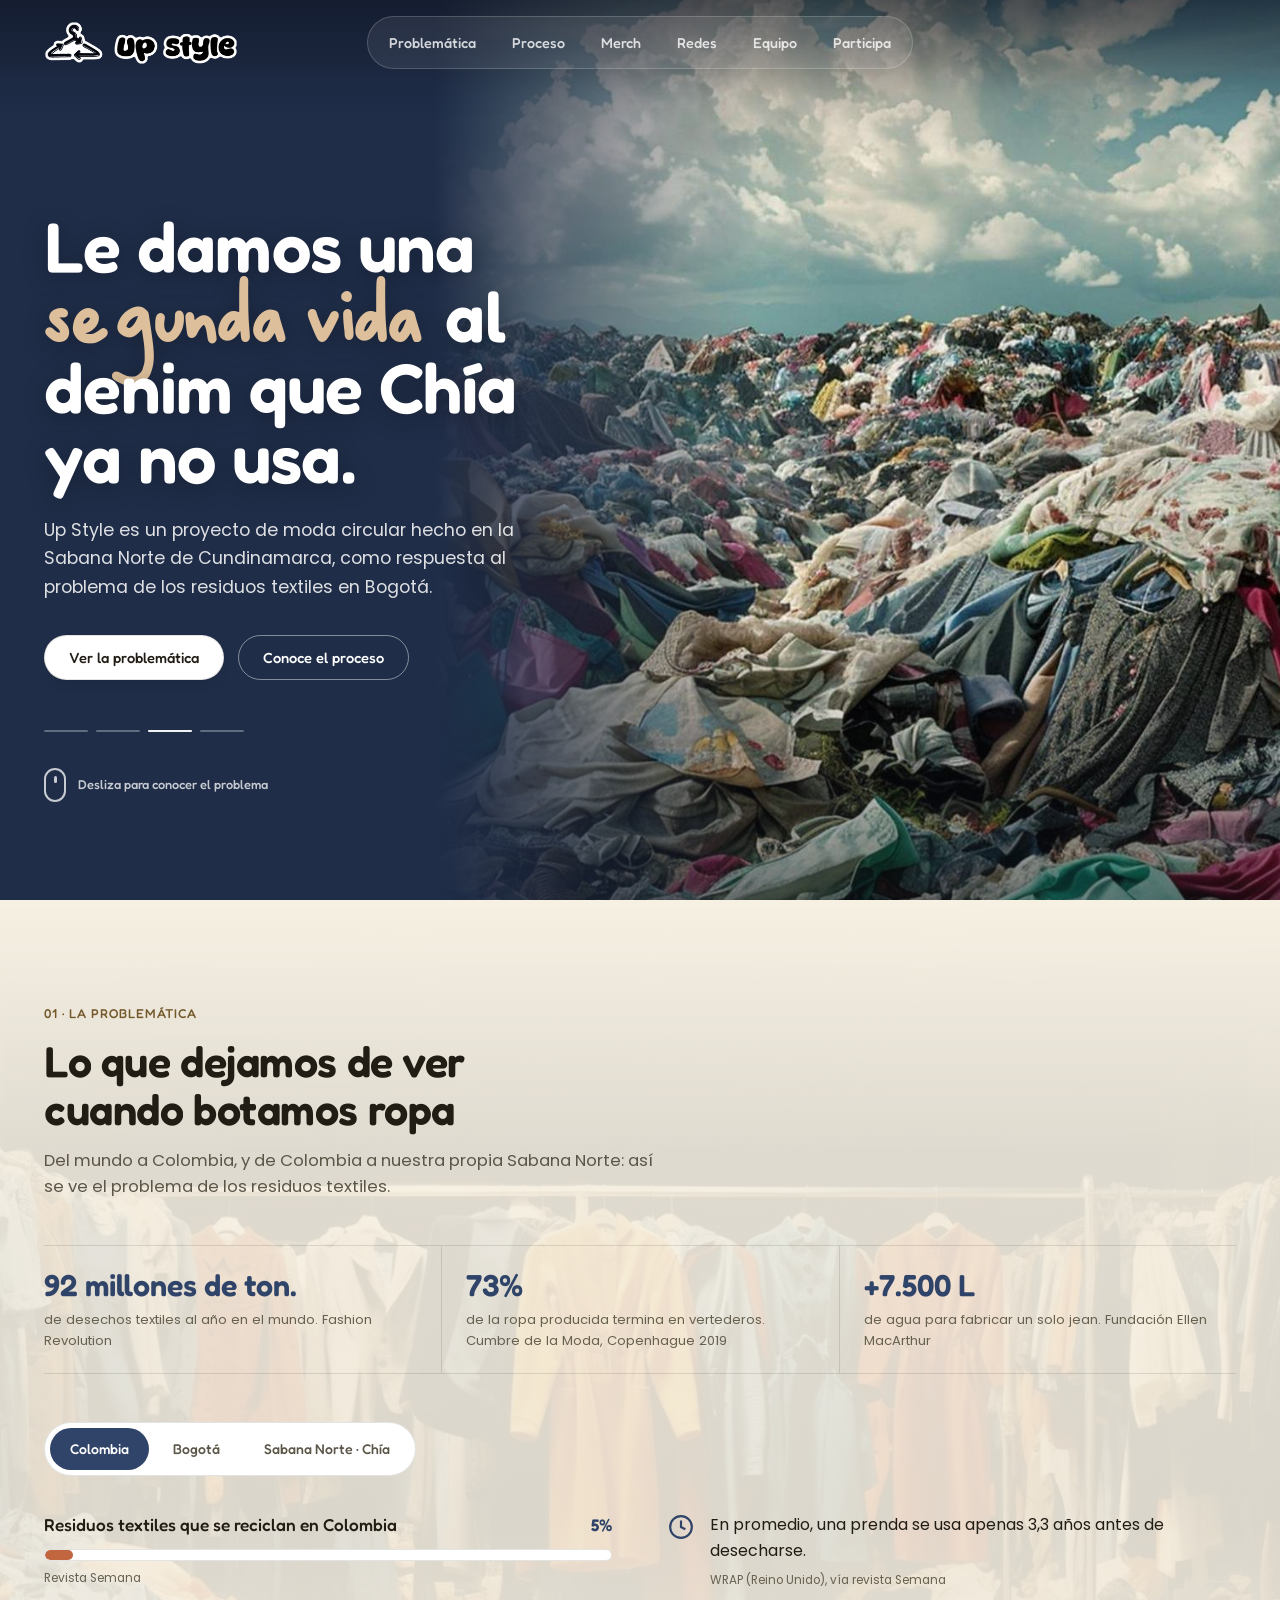
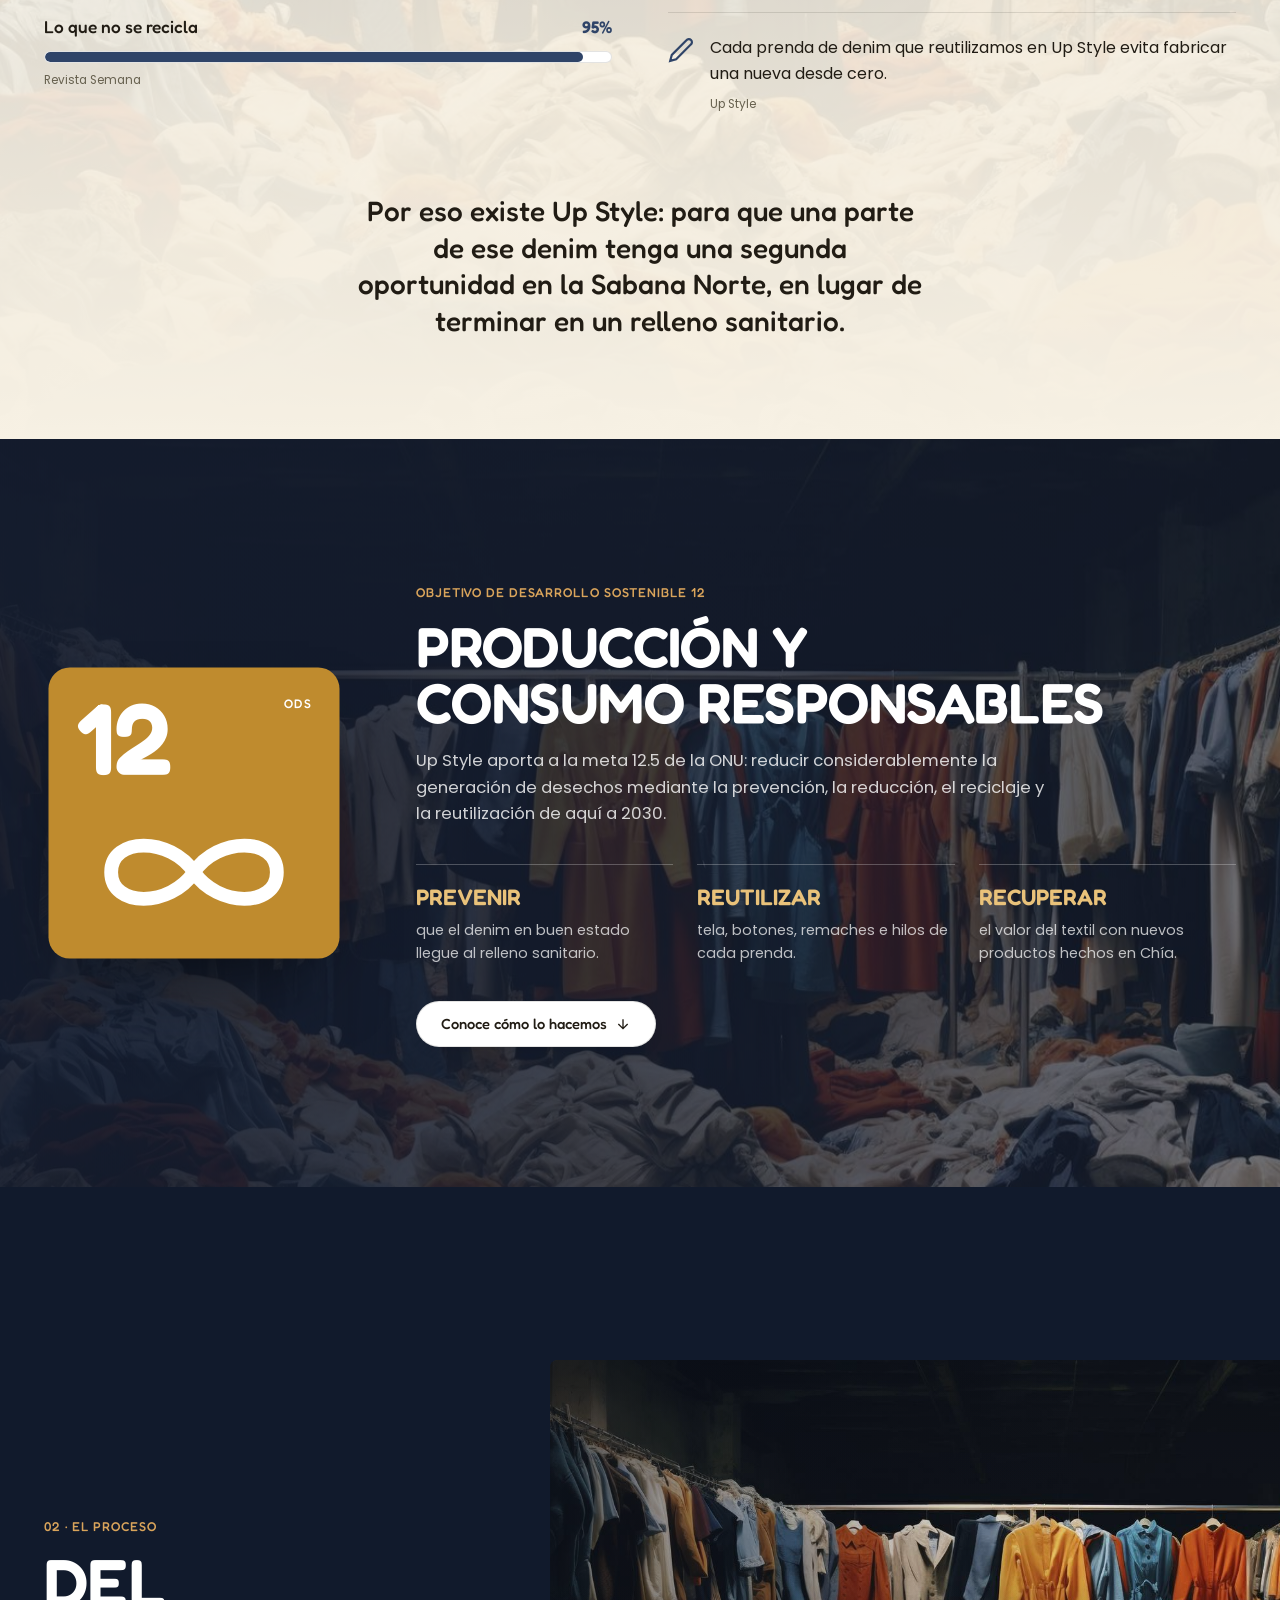
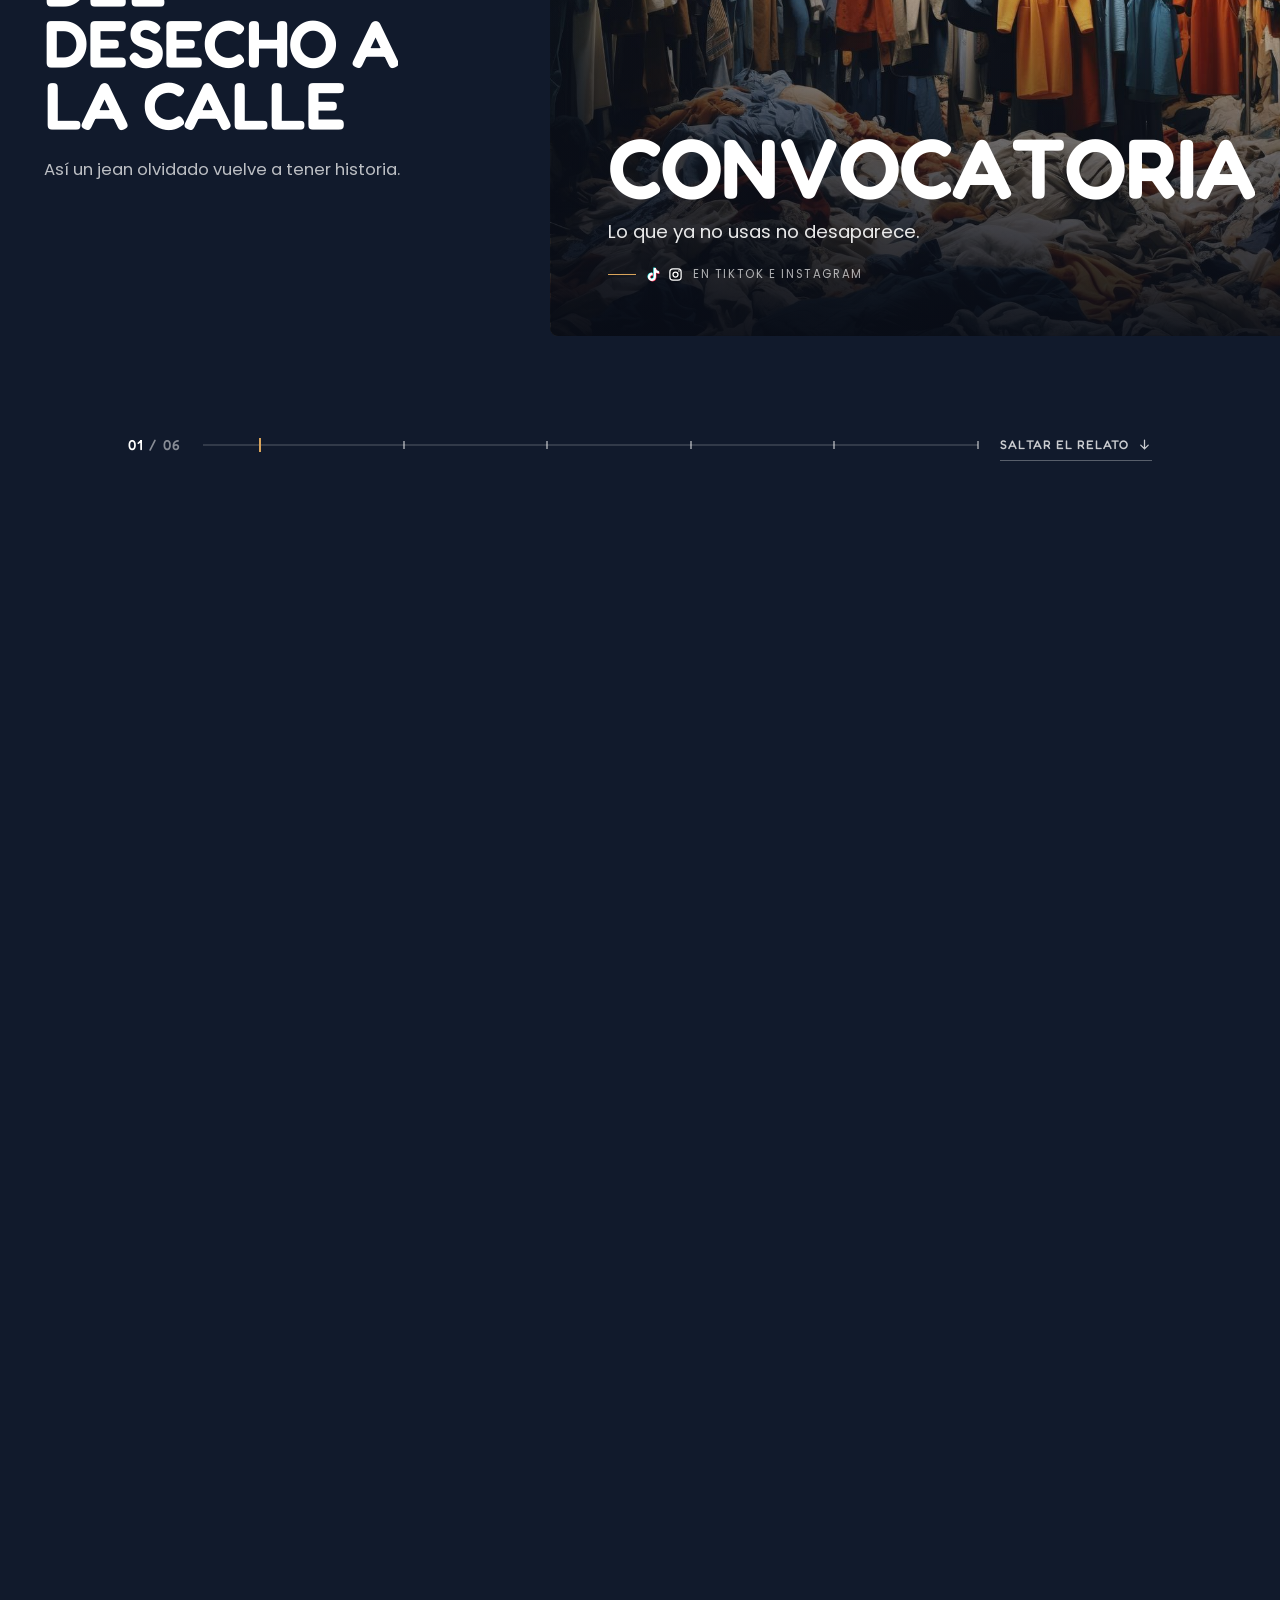
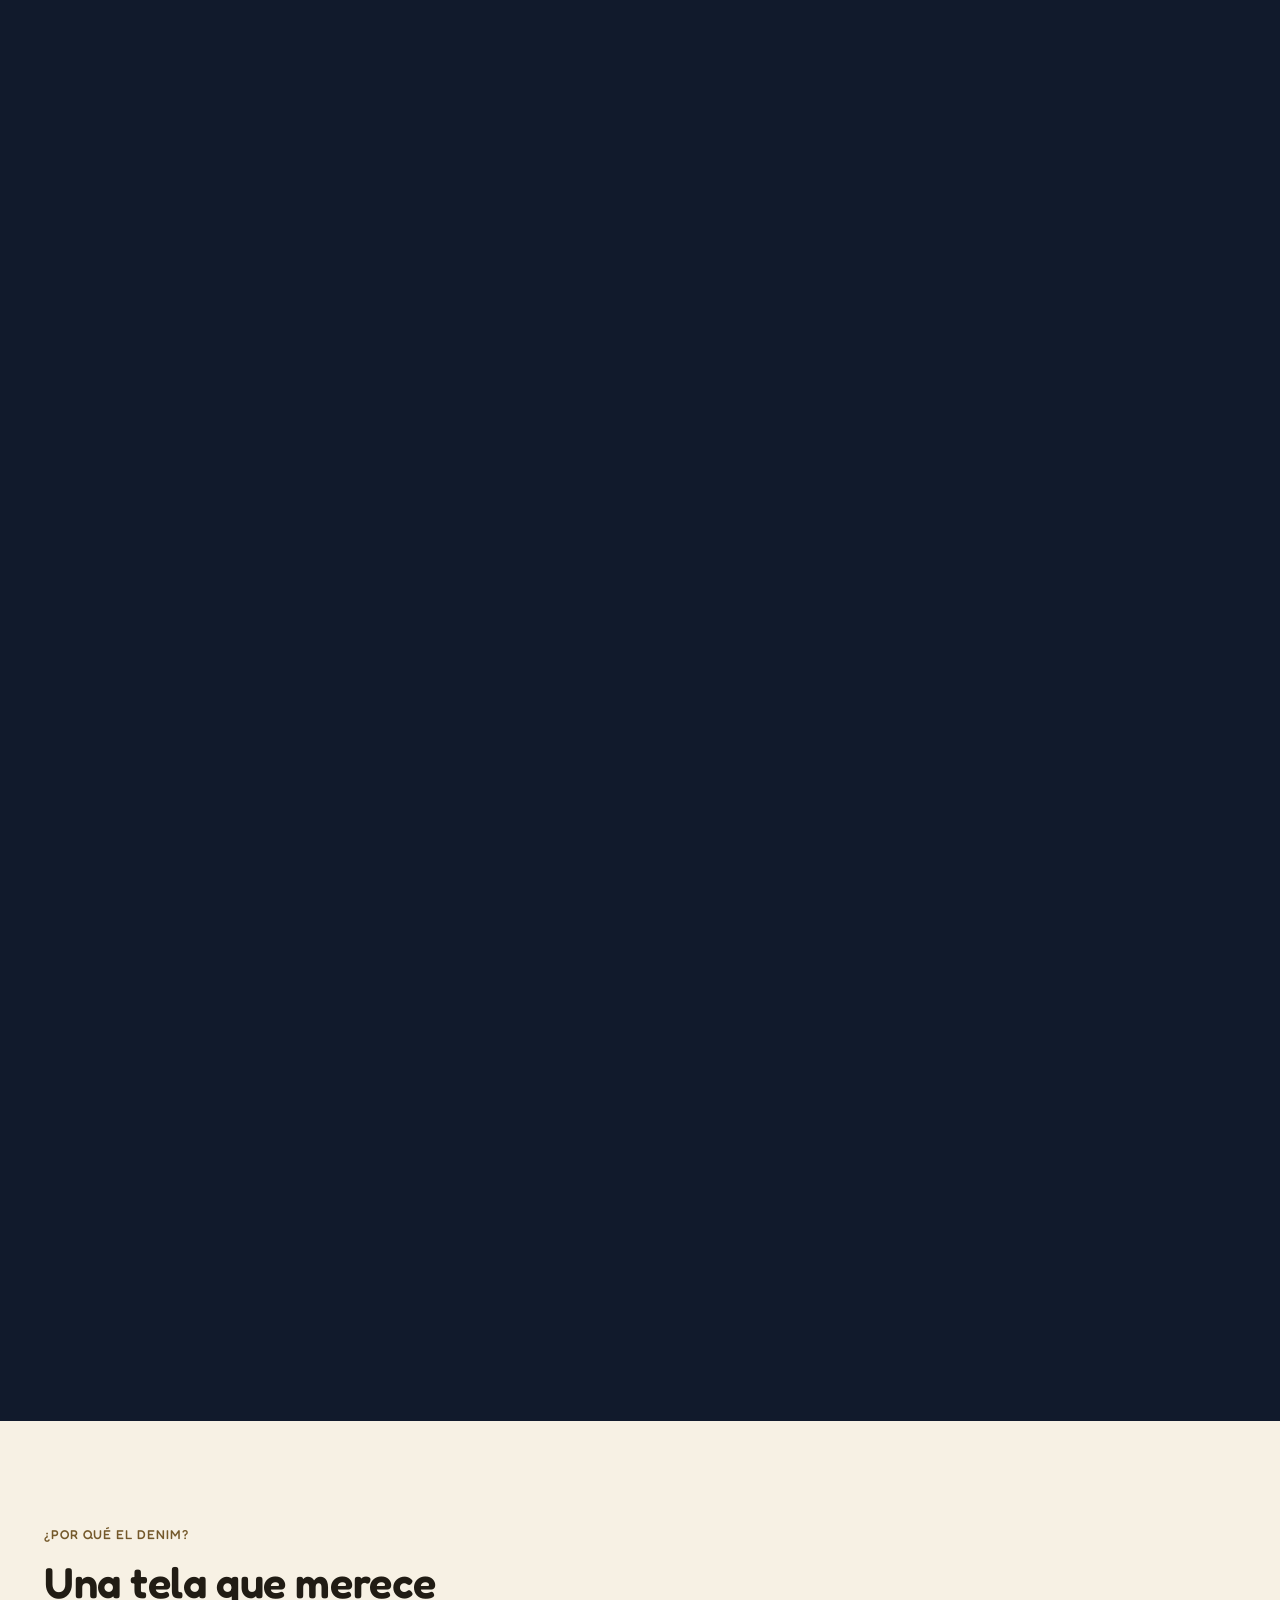
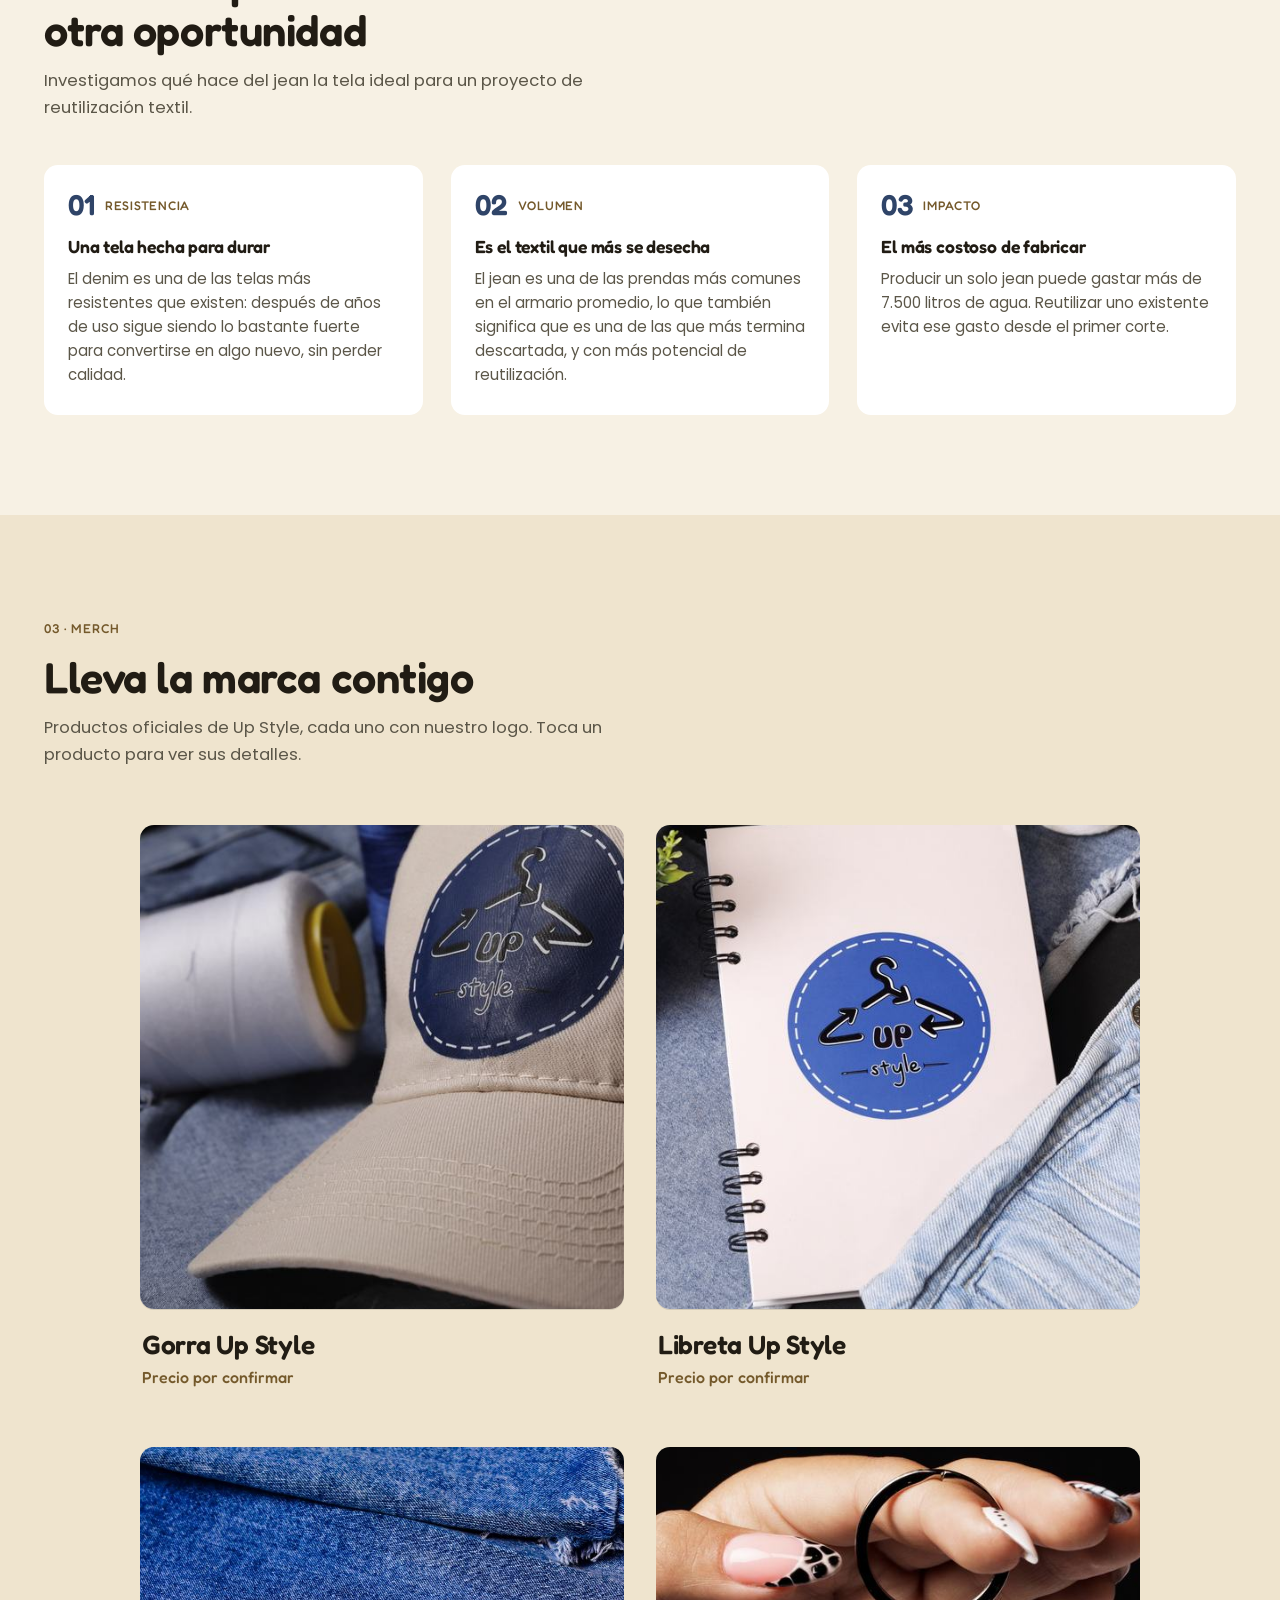
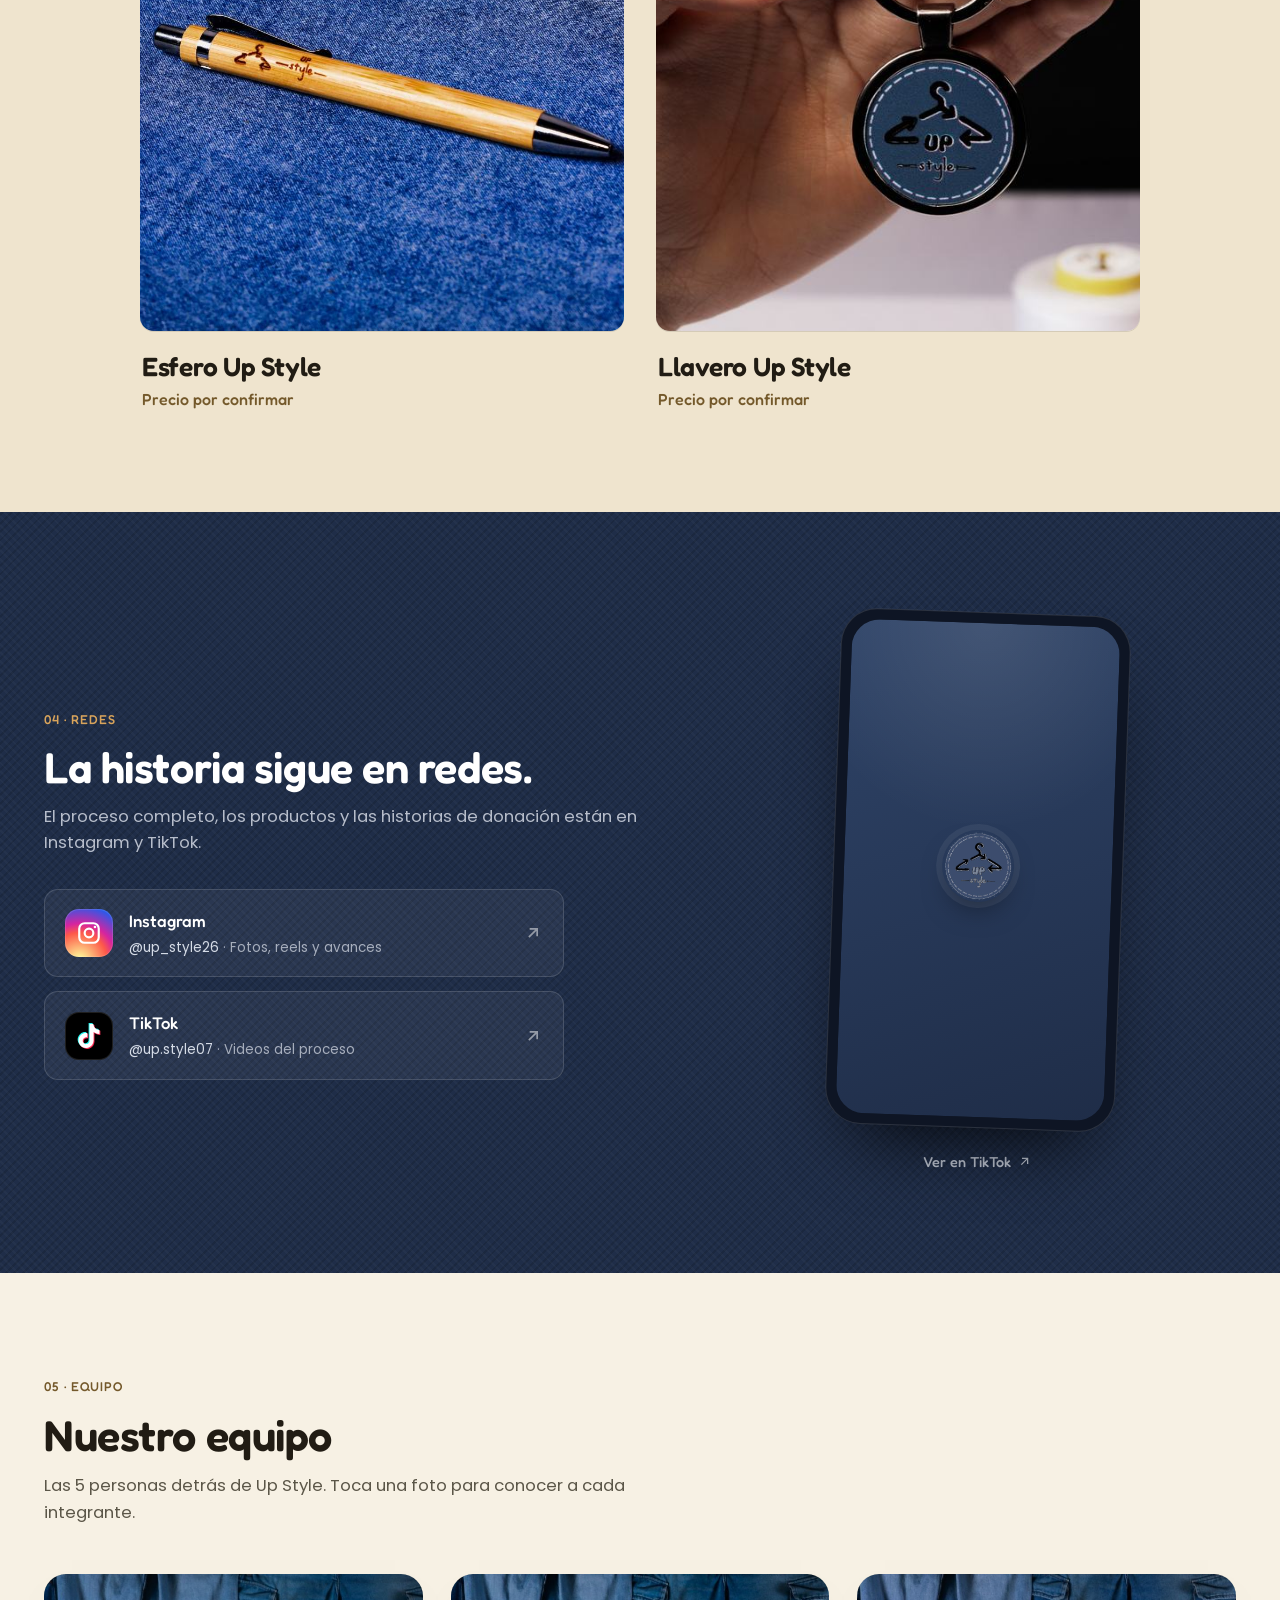
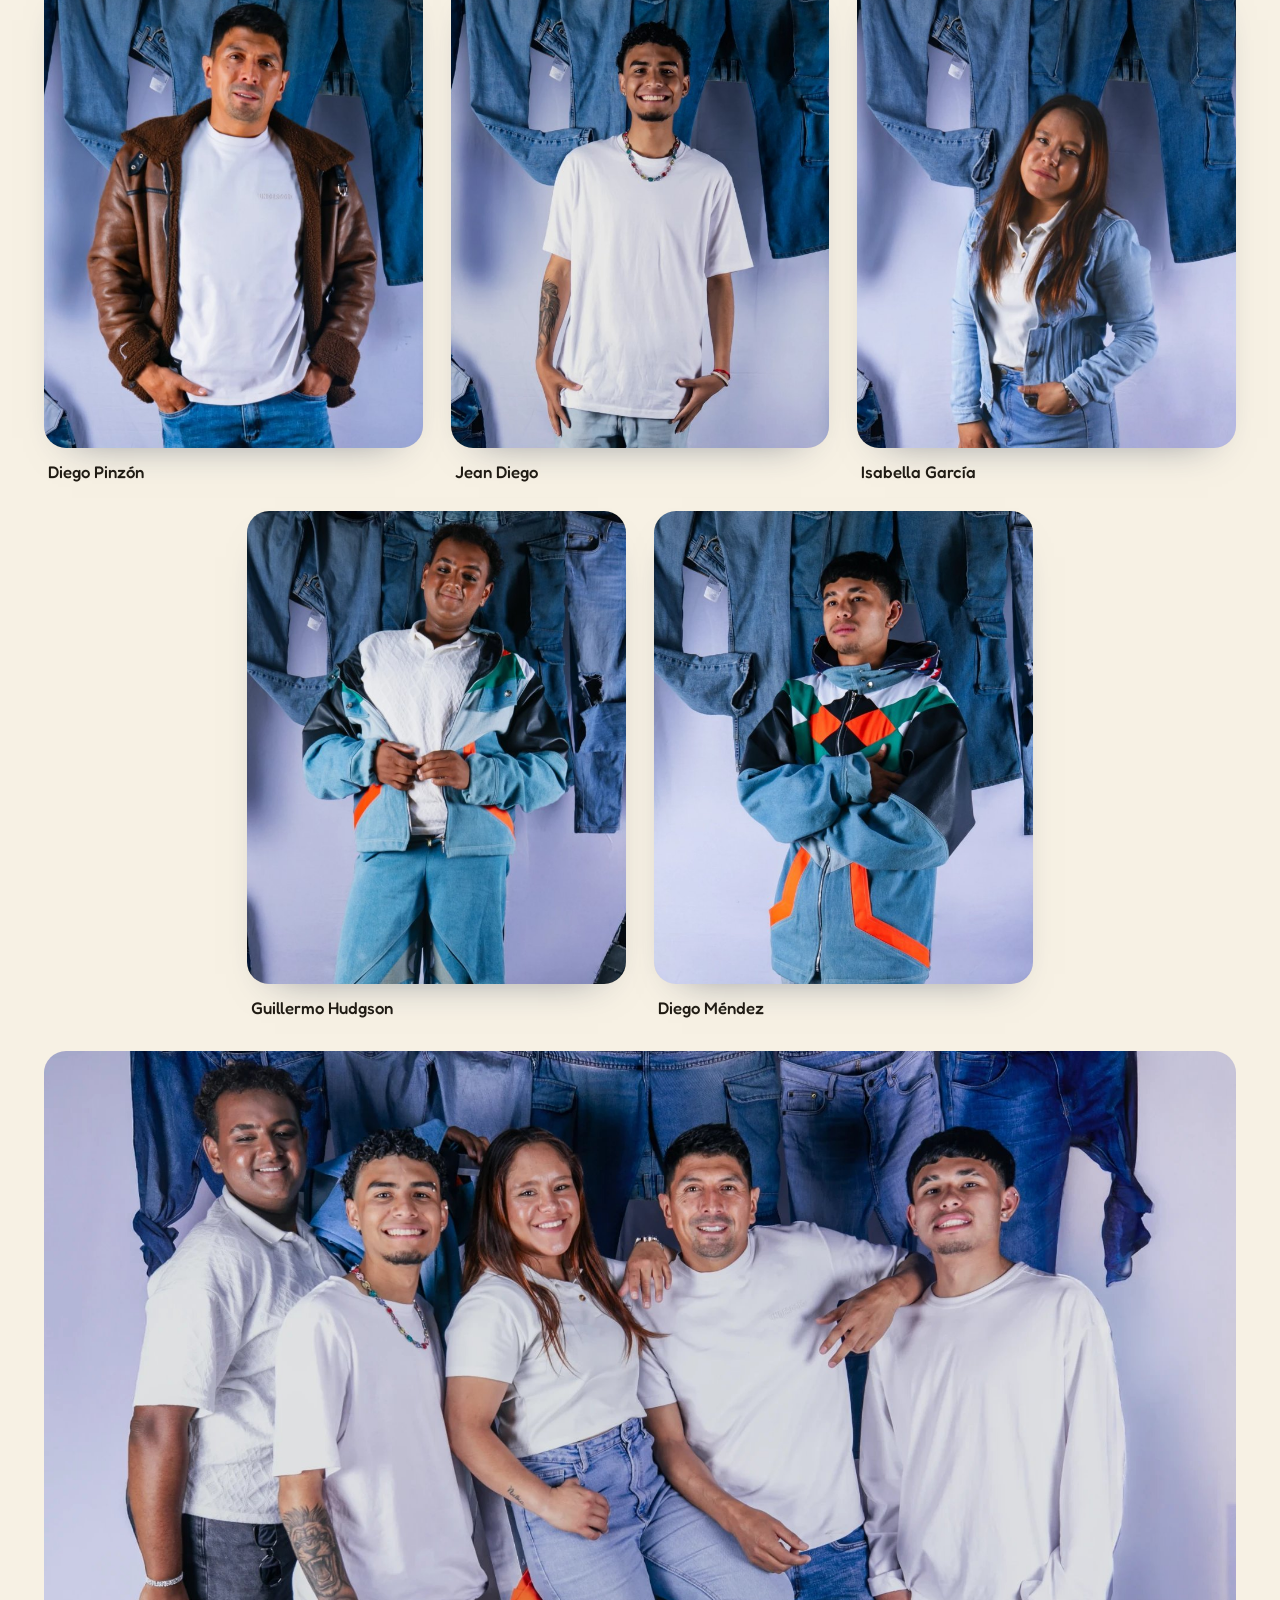
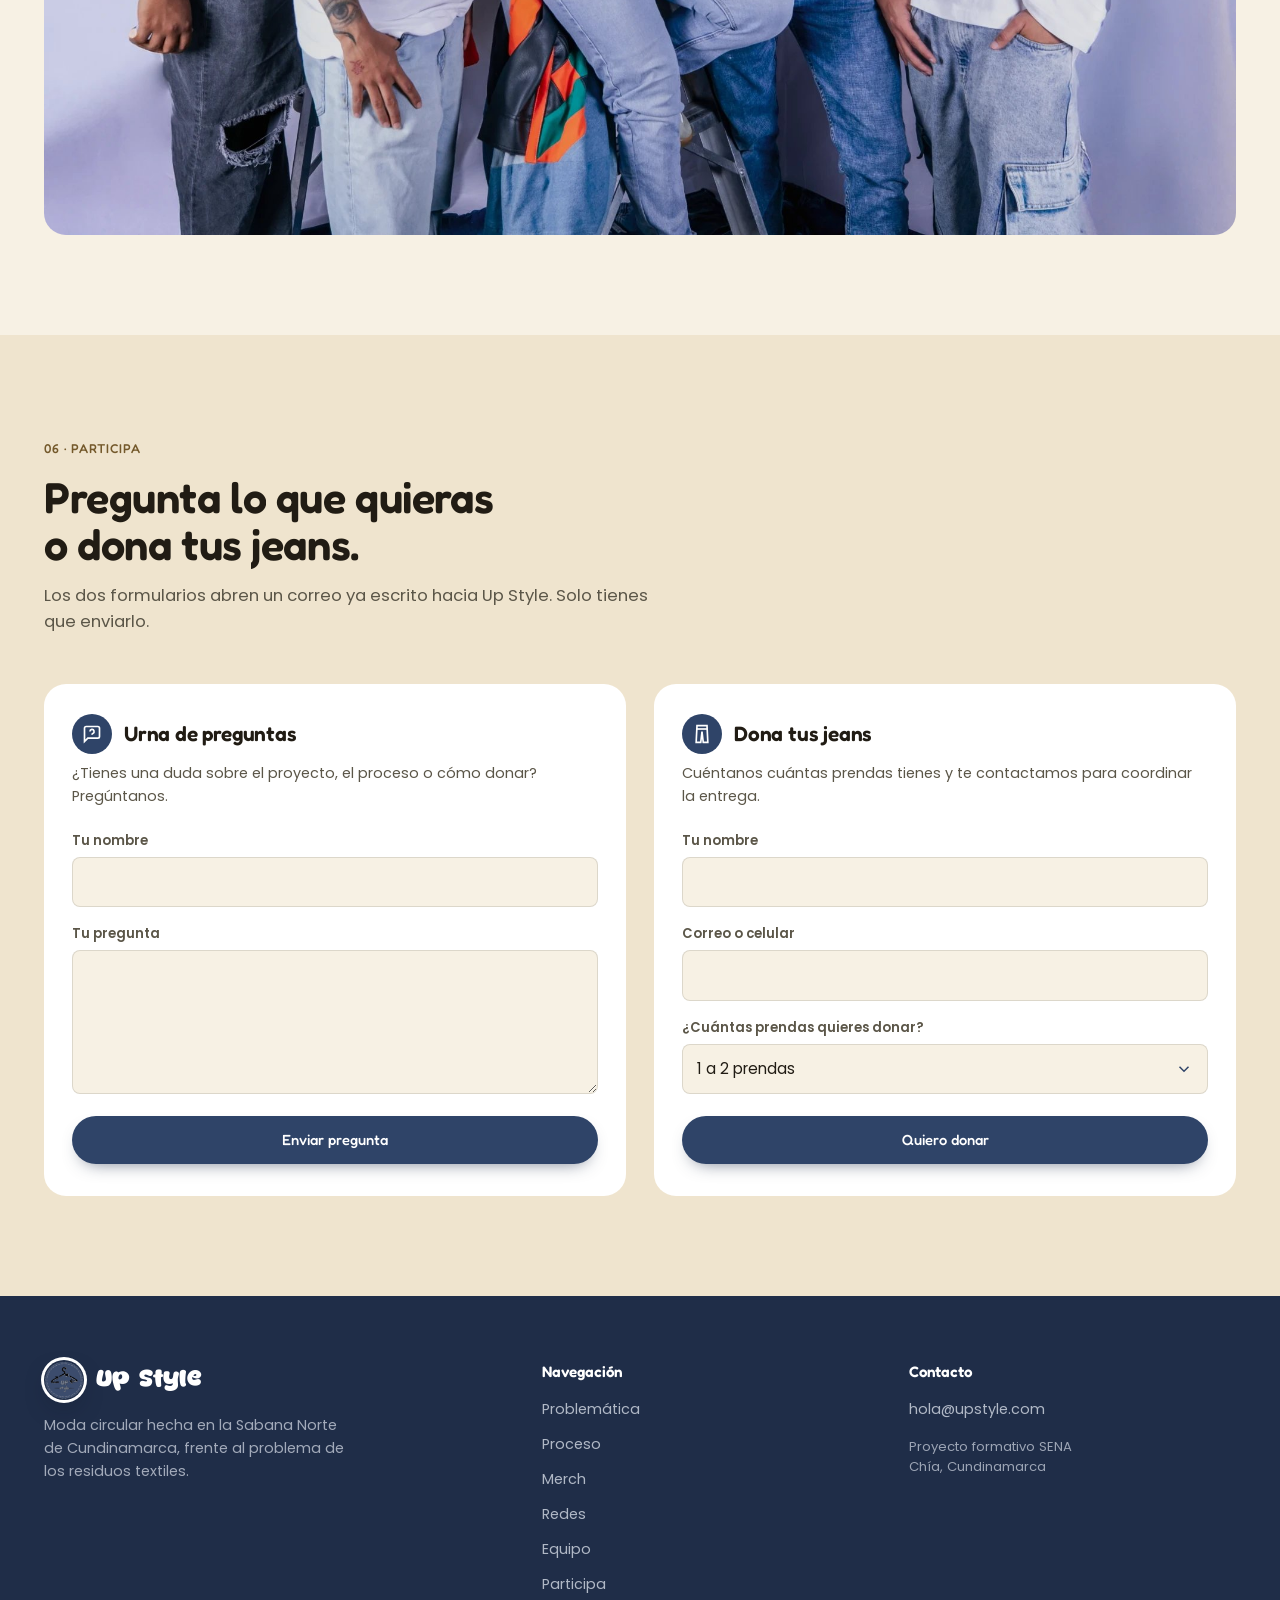
==== commit 67fa8768: "Relato del proceso: foto real de patronaje y escenas sin zoom - Escena 03: foto patronaje-mano-tiza " ====
--- a/index.html
+++ b/index.html
@@ -347,9 +347,16 @@
               <p class="escena-red"><span class="escena-red-logos" aria-hidden="true"><svg><use href="#red-instagram"/></svg></span>En Instagram</p>
             </div>
           </li>
-          <li class="escena" id="escena-03" style="--encuadre:50% 58%; --encuadre-movil:64% 50%;">
+          <li class="escena escena-texto-derecha" id="escena-03" style="--encuadre:36% 64%; --encuadre-movil:36% 64%;">
             <div class="escena-foto">
-              <div class="escena-media"><img src="img/proceso/midiendo-denim.jpg" alt="Manos que miden y marcan una prenda de denim con cinta métrica" loading="lazy" decoding="async"></div>
+              <div class="escena-media">
+                <picture>
+                  <source type="image/webp" media="(min-width: 701px)" srcset="img/proceso/patronaje-mano-tiza-16x9.webp" width="1800" height="1012">
+                  <source media="(min-width: 701px)" srcset="img/proceso/patronaje-mano-tiza-16x9.jpg" width="1800" height="1012">
+                  <source type="image/webp" srcset="img/proceso/patronaje-mano-tiza-4x5.webp" width="920" height="1150">
+                  <img src="img/proceso/patronaje-mano-tiza-4x5.jpg" width="920" height="1150" alt="Mano sobre el patrón de una camiseta junto a la tiza de sastre" loading="lazy" decoding="async">
+                </picture>
+              </div>
             </div>
             <span class="escena-num" aria-hidden="true">03</span>
             <div class="escena-texto">
@@ -358,12 +365,12 @@
               <p class="escena-red"><span class="escena-red-logos" aria-hidden="true"><svg><use href="#red-instagram"/></svg></span>En Instagram</p>
             </div>
           </li>
-          <li class="escena" id="escena-04" style="--encuadre:75% 40%; --encuadre-movil:63% 36%;">
+          <li class="escena escena-num-inferior" id="escena-04" style="--encuadre:75% 40%; --encuadre-movil:63% 36%;">
             <div class="escena-foto video-slot">
               <div class="escena-media">
                 <picture>
-                  <source type="image/webp" media="(min-width: 980px)" srcset="img/proceso/confeccion-costura-16x9.webp" width="1696" height="954">
-                  <source media="(min-width: 980px)" srcset="img/proceso/confeccion-costura-16x9.jpg" width="1696" height="954">
+                  <source type="image/webp" media="(min-width: 701px)" srcset="img/proceso/confeccion-costura-16x9.webp" width="1696" height="954">
+                  <source media="(min-width: 701px)" srcset="img/proceso/confeccion-costura-16x9.jpg" width="1696" height="954">
                   <source type="image/webp" srcset="img/proceso/confeccion-costura-4x5.webp" width="948" height="1185">
                   <img src="img/proceso/confeccion-costura-4x5.jpg" width="948" height="1185" alt="Manos cosiendo denim en una fileteadora del taller" loading="lazy" decoding="async">
                 </picture>
--- a/style.css
+++ b/style.css
@@ -1409,9 +1409,11 @@
   padding: 0;
   list-style: none;
 }
+/* El marco sigue la proporción de las fotos (4:5 en celular, 16:9 desde
+   tablet) para que se recorten lo mínimo */
 .escena {
   position: relative;
-  height: clamp(480px, 80svh, 860px);
+  aspect-ratio: 4 / 5;
   overflow: hidden;
   isolation: isolate;
   background: var(--denim-noche-2);
@@ -1427,7 +1429,6 @@
 }
 .escena-media {
   overflow: visible;
-  transform-origin: var(--encuadre-movil, 50% 50%); /* el zoom de aparición se centra en el encuadre */
 }
 .escena-media img,
 .escena-media video {
@@ -1437,30 +1438,21 @@
   height: 100%;
   object-fit: cover;
   object-position: var(--encuadre-movil, 50% 50%);
-  translate: var(--foto-x, 0) var(--foto-y, 0);
 }
 @media (min-width: 701px) {
-  .escena-media {
-    transform-origin: var(--encuadre, 50% 50%);
+  .escena {
+    aspect-ratio: 16 / 9;
+    min-height: 460px;
+    max-height: max(460px, 92svh);
   }
   .escena-media img,
   .escena-media video {
     object-position: var(--encuadre, 50% 50%);
   }
 }
-/* Fotos con variante vertical (<picture>): hasta 979px se usa la 4:5,
-   así que conserva el encuadre de celular */
-@media (min-width: 701px) and (max-width: 979px) {
-  .escena-media picture img {
-    object-position: var(--encuadre-movil, 50% 50%);
-  }
-}
-/* Escena 06 (foto grupal): sin ampliación ni parallax, para que se vean
-   completas las cinco personas. Con las escenas apiladas la escena toma
-   la proporción de la foto; en celular el texto pasa debajo de ella. */
-.escena-completa .escena-media img {
-  translate: none;
-}
+/* Escena 06 (foto grupal): para que se vean completas las cinco personas,
+   con las escenas apiladas la escena toma la proporción de la foto; en
+   celular el texto pasa debajo de ella. */
 html:not(.relato-horizontal) .escena-completa {
   height: auto;
   aspect-ratio: 2000 / 1316;
@@ -1491,6 +1483,65 @@
     top: calc(100vw * 1316 / 2000 + 34px);
     right: 26px;
     font-size: clamp(3.4rem, 15vw, 5rem);
+  }
+}
+/* Escena 03: la mano queda abajo a la izquierda, así que el texto va a la
+   derecha (y debajo de la foto en celular) para no taparla */
+@media (min-width: 701px) {
+  .escena-texto-derecha .escena-texto,
+  .relato-horizontal .escena-texto-derecha .escena-texto {
+    left: auto;
+    max-width: 56%;
+    text-align: right;
+  }
+  /* Título algo menor para que no llegue a la tiza */
+  .escena-texto-derecha .escena-titulo,
+  .relato-horizontal .escena-texto-derecha .escena-titulo {
+    font-size: clamp(2.4rem, 5.4vw, 6.2rem);
+  }
+  .escena-texto-derecha .escena-frase {
+    margin-left: auto;
+  }
+  .escena-texto-derecha .escena-red {
+    justify-content: flex-end;
+  }
+  .escena-texto-derecha .escena-foto::after {
+    background:
+      radial-gradient(ellipse 70% 75% at 100% 100%, rgba(8, 12, 22, 0.9) 0%, rgba(8, 12, 22, 0.55) 45%, rgba(8, 12, 22, 0) 100%),
+      linear-gradient(to bottom, rgba(8, 12, 22, 0.35) 0%, rgba(8, 12, 22, 0) 24%);
+  }
+}
+@media (max-width: 700px) {
+  html:not(.relato-horizontal) .escena-texto-derecha {
+    display: flex;
+    flex-direction: column;
+    aspect-ratio: auto;
+  }
+  html:not(.relato-horizontal) .escena-texto-derecha .escena-foto {
+    position: relative;
+    flex: none;
+    aspect-ratio: 4 / 5;
+  }
+  html:not(.relato-horizontal) .escena-texto-derecha .escena-foto::after {
+    background:
+      linear-gradient(to top, var(--denim-noche-2) 0%, rgba(11, 17, 30, 0) 12%),
+      linear-gradient(to bottom, rgba(8, 12, 22, 0.4) 0%, rgba(8, 12, 22, 0) 24%);
+  }
+  html:not(.relato-horizontal) .escena-texto-derecha .escena-texto {
+    position: relative;
+    inset: auto;
+    margin-top: -1px; /* cubre la línea de medio píxel bajo la foto */
+    padding: 19px 22px 34px;
+    background: var(--denim-noche-2);
+  }
+}
+/* Escena 04: el número baja a la esquina inferior derecha (sobre la tela)
+   para no cruzar los nudillos en la foto horizontal */
+@media (min-width: 701px) {
+  .escena-num-inferior .escena-num,
+  .relato-horizontal .escena-num-inferior .escena-num {
+    top: auto;
+    bottom: 6vh;
   }
 }
 
@@ -1757,10 +1808,14 @@
   display: flex;
   gap: 3vw;
 }
+/* Marco 16:9 tan grande como quepa (máximo 80vw), centrado en la altura
+   libre entre el menú y la barra */
 .relato-horizontal .escena {
   flex: none;
-  width: 80vw;
-  height: 100%;
+  align-self: center;
+  width: min(80vw, calc((100vh - var(--header-h) - 86px) * 16 / 9));
+  min-height: 0;
+  max-height: none;
   border-radius: var(--radius-s);
 }
 .relato-horizontal .escena-num {
@@ -3097,16 +3152,6 @@
 .js .escena.in-view .escena-foto {
   clip-path: inset(0 0 0 0);
 }
-.js .escena-media {
-  transform: scale(1.04);
-  transition: transform 2.2s var(--ease-out);
-}
-.js .escena-completa .escena-media {
-  transform: none;
-}
-.js .escena.in-view .escena-media {
-  transform: none;
-}
 .js .escena-num {
   opacity: 0;
   transition: opacity 1.4s ease .3s;
@@ -3186,7 +3231,6 @@
   .js .escena-foto {
     clip-path: none !important;
   }
-  .js .escena-media,
   .js .escena-num,
   .js .escena .t-letra,
   .js .escena .escena-frase,
@@ -3264,16 +3308,6 @@
   scale: 1.1;
 }
 .motion-on .merch-photo .m-parallax[src$="esfero.jpg"] {
-  scale: 1;
-}
-/* Relato: fotos del proceso un 5% más grandes, lo justo para el
-   parallax de animaciones.js (--foto-x en el recorrido horizontal,
-   --foto-y con las escenas apiladas; máximo 2%). */
-.motion-on .escena-media img,
-.motion-on .escena-media video {
-  scale: 1.05;
-}
-.motion-on .escena-completa .escena-media img {
   scale: 1;
 }
 
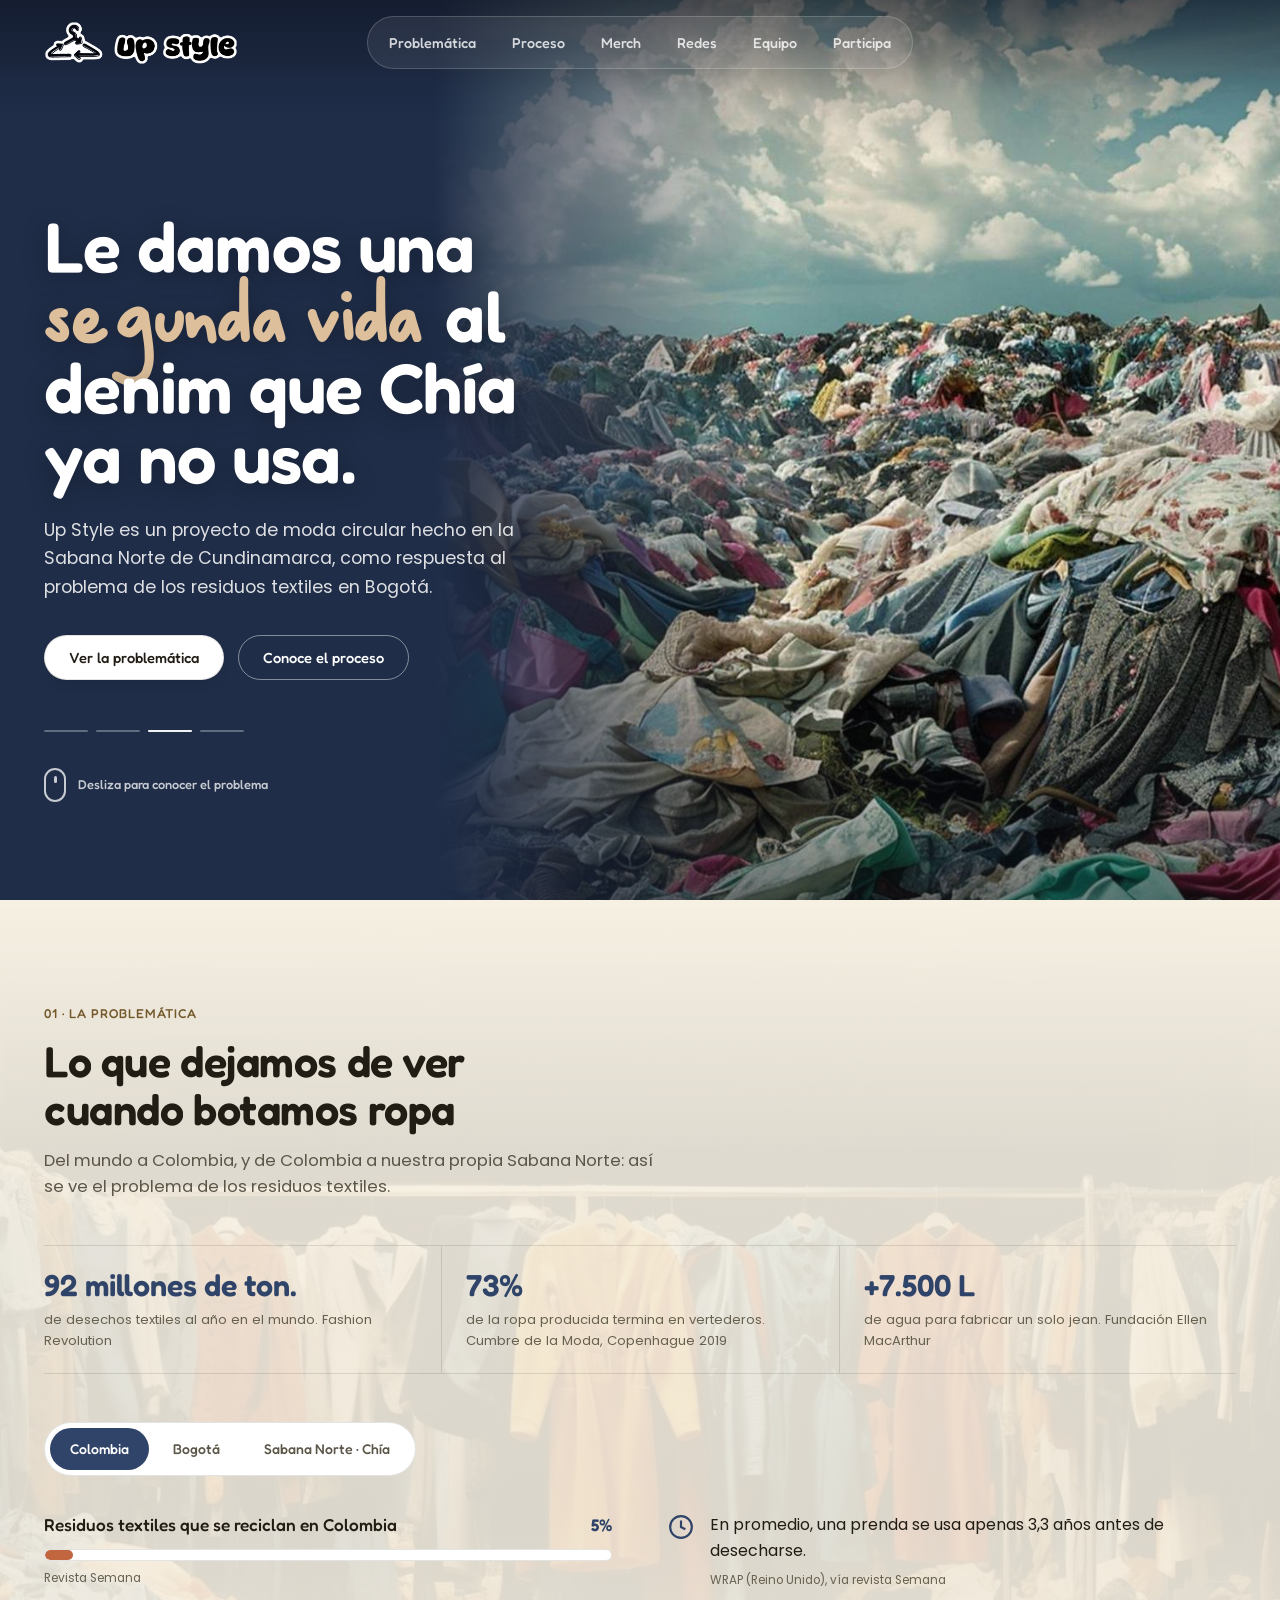
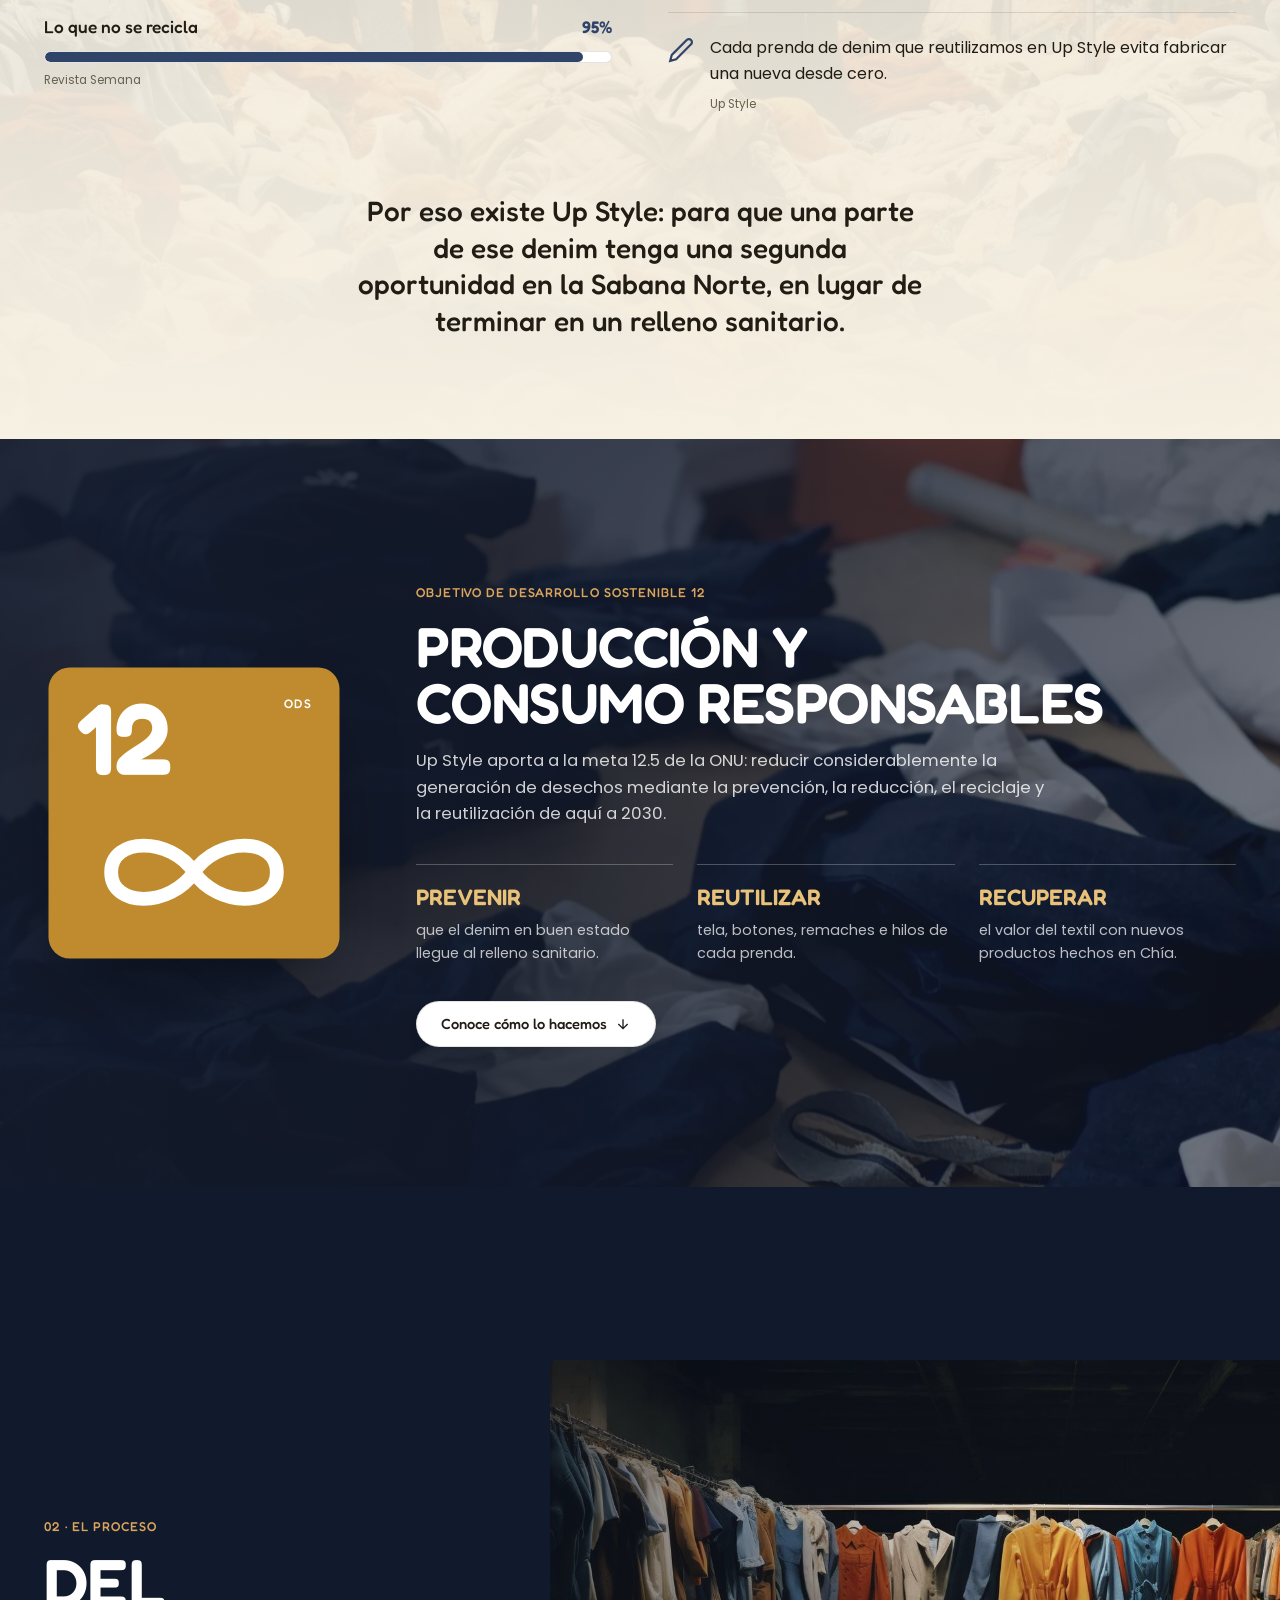
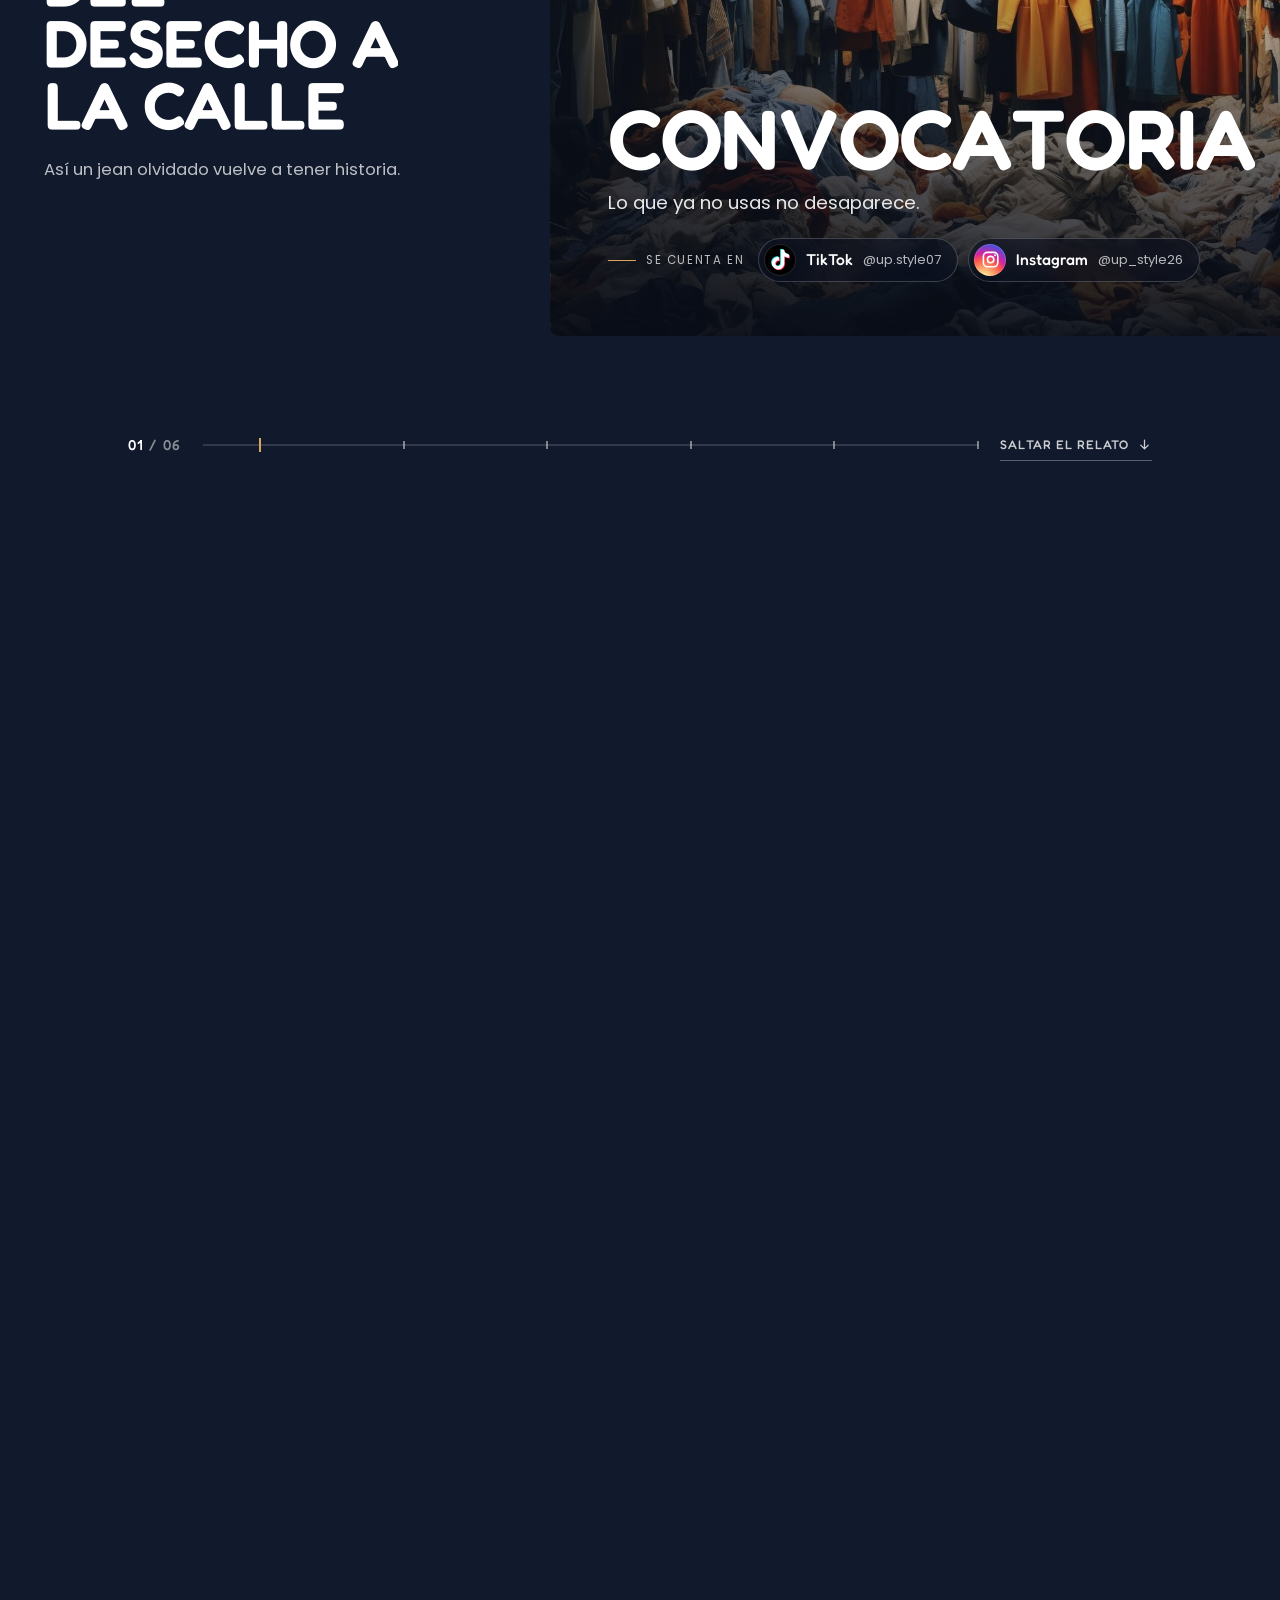
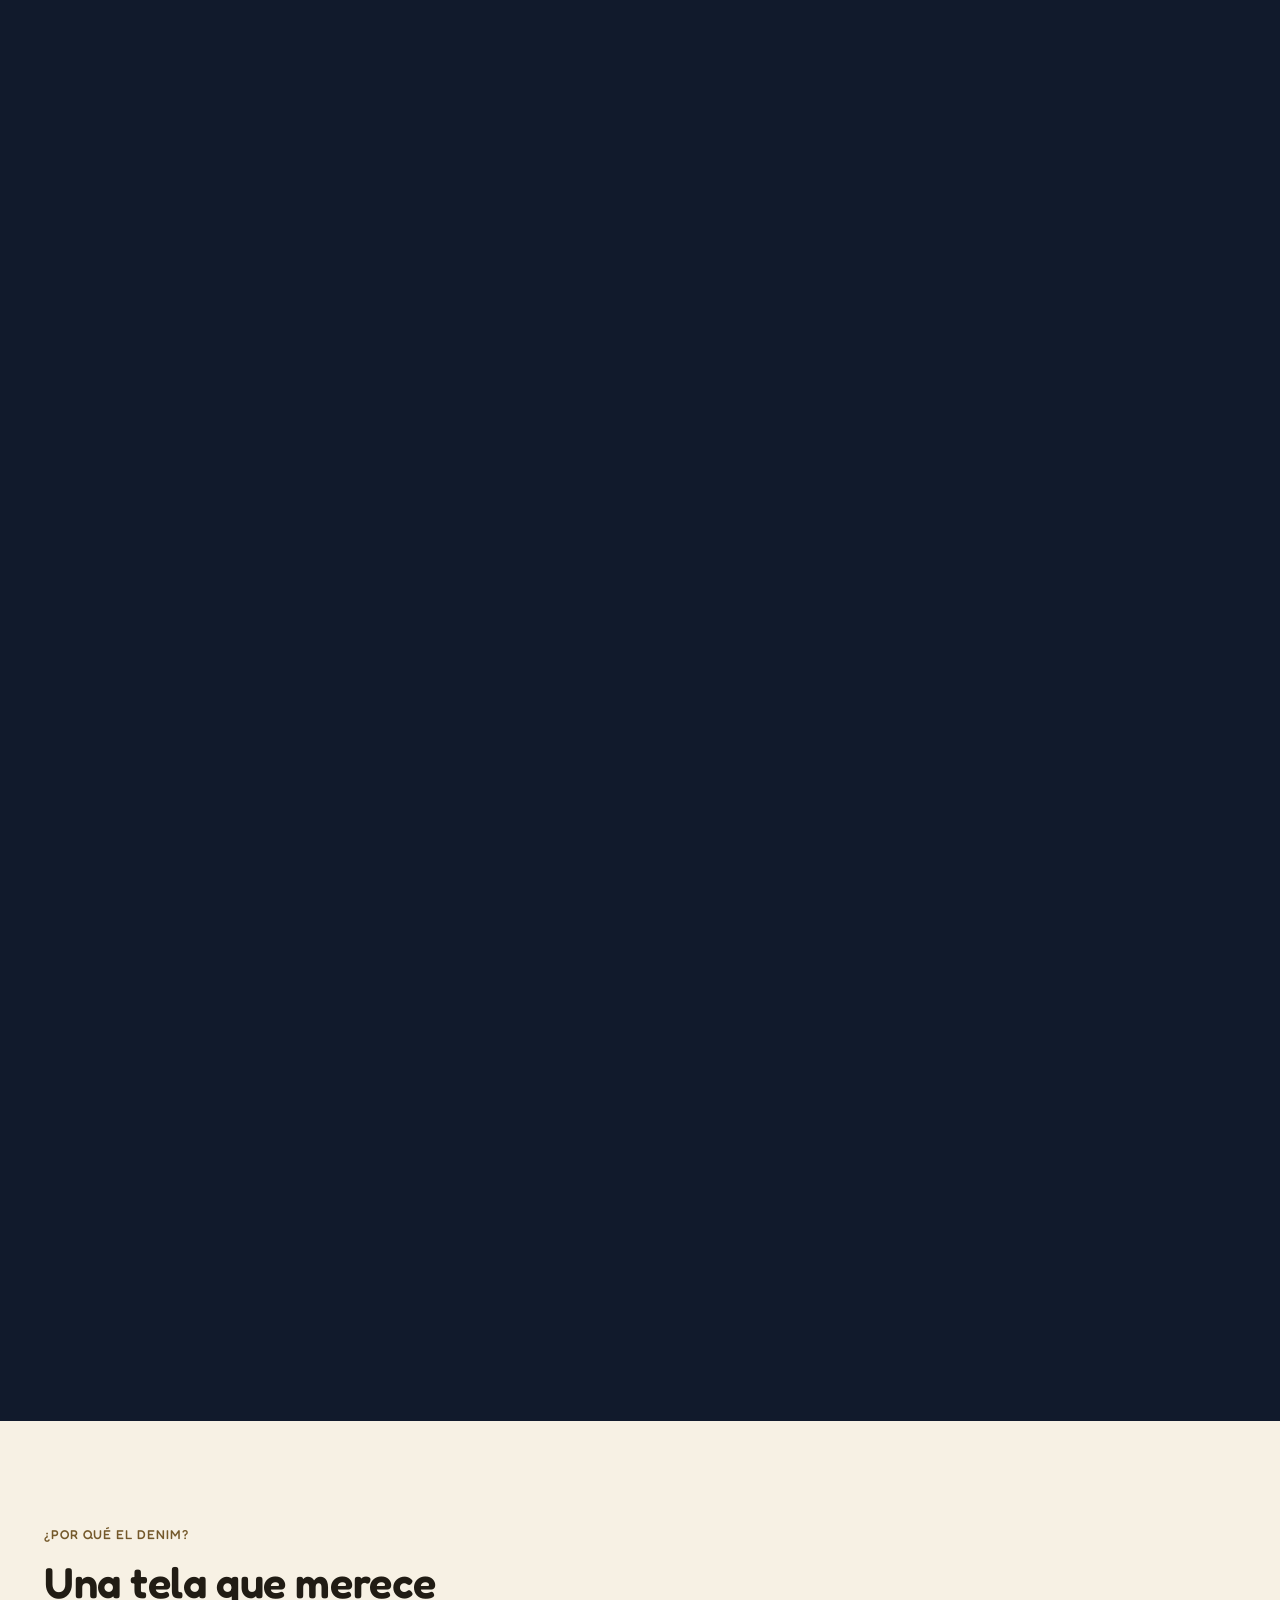
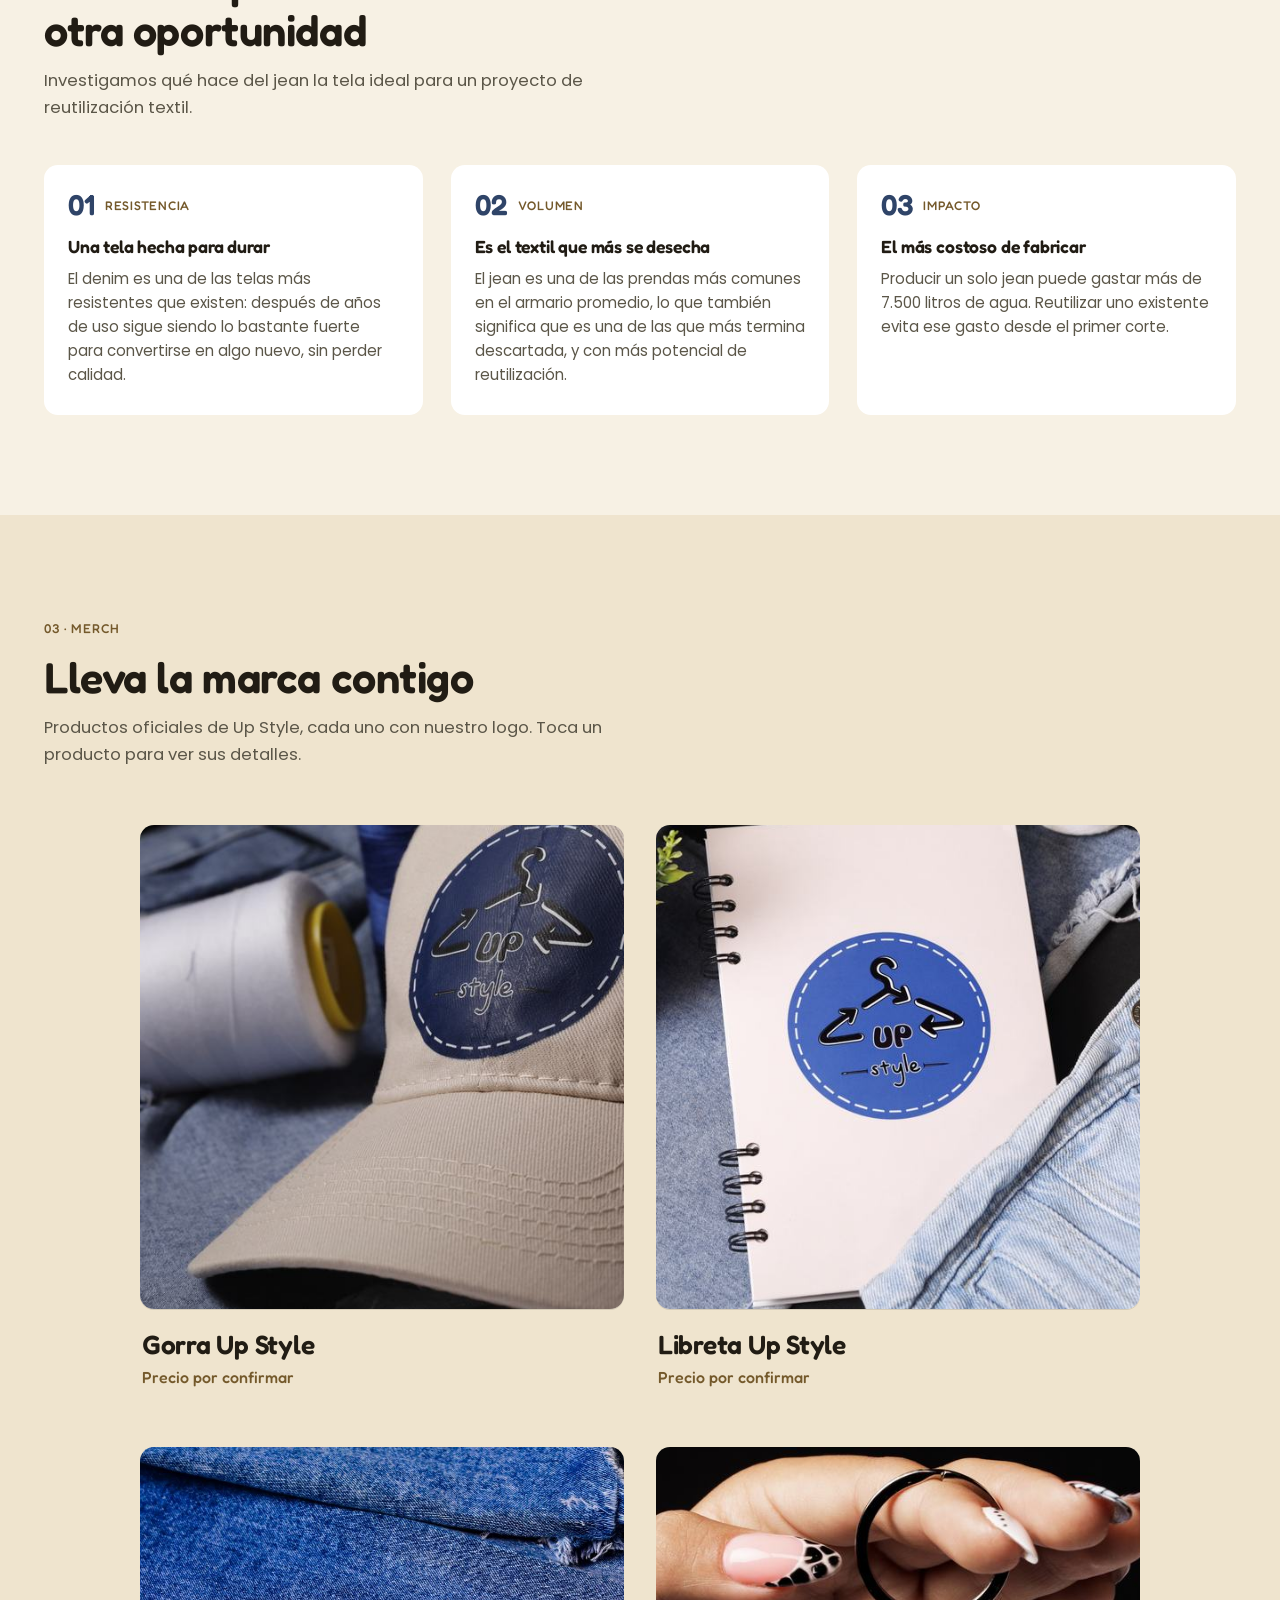
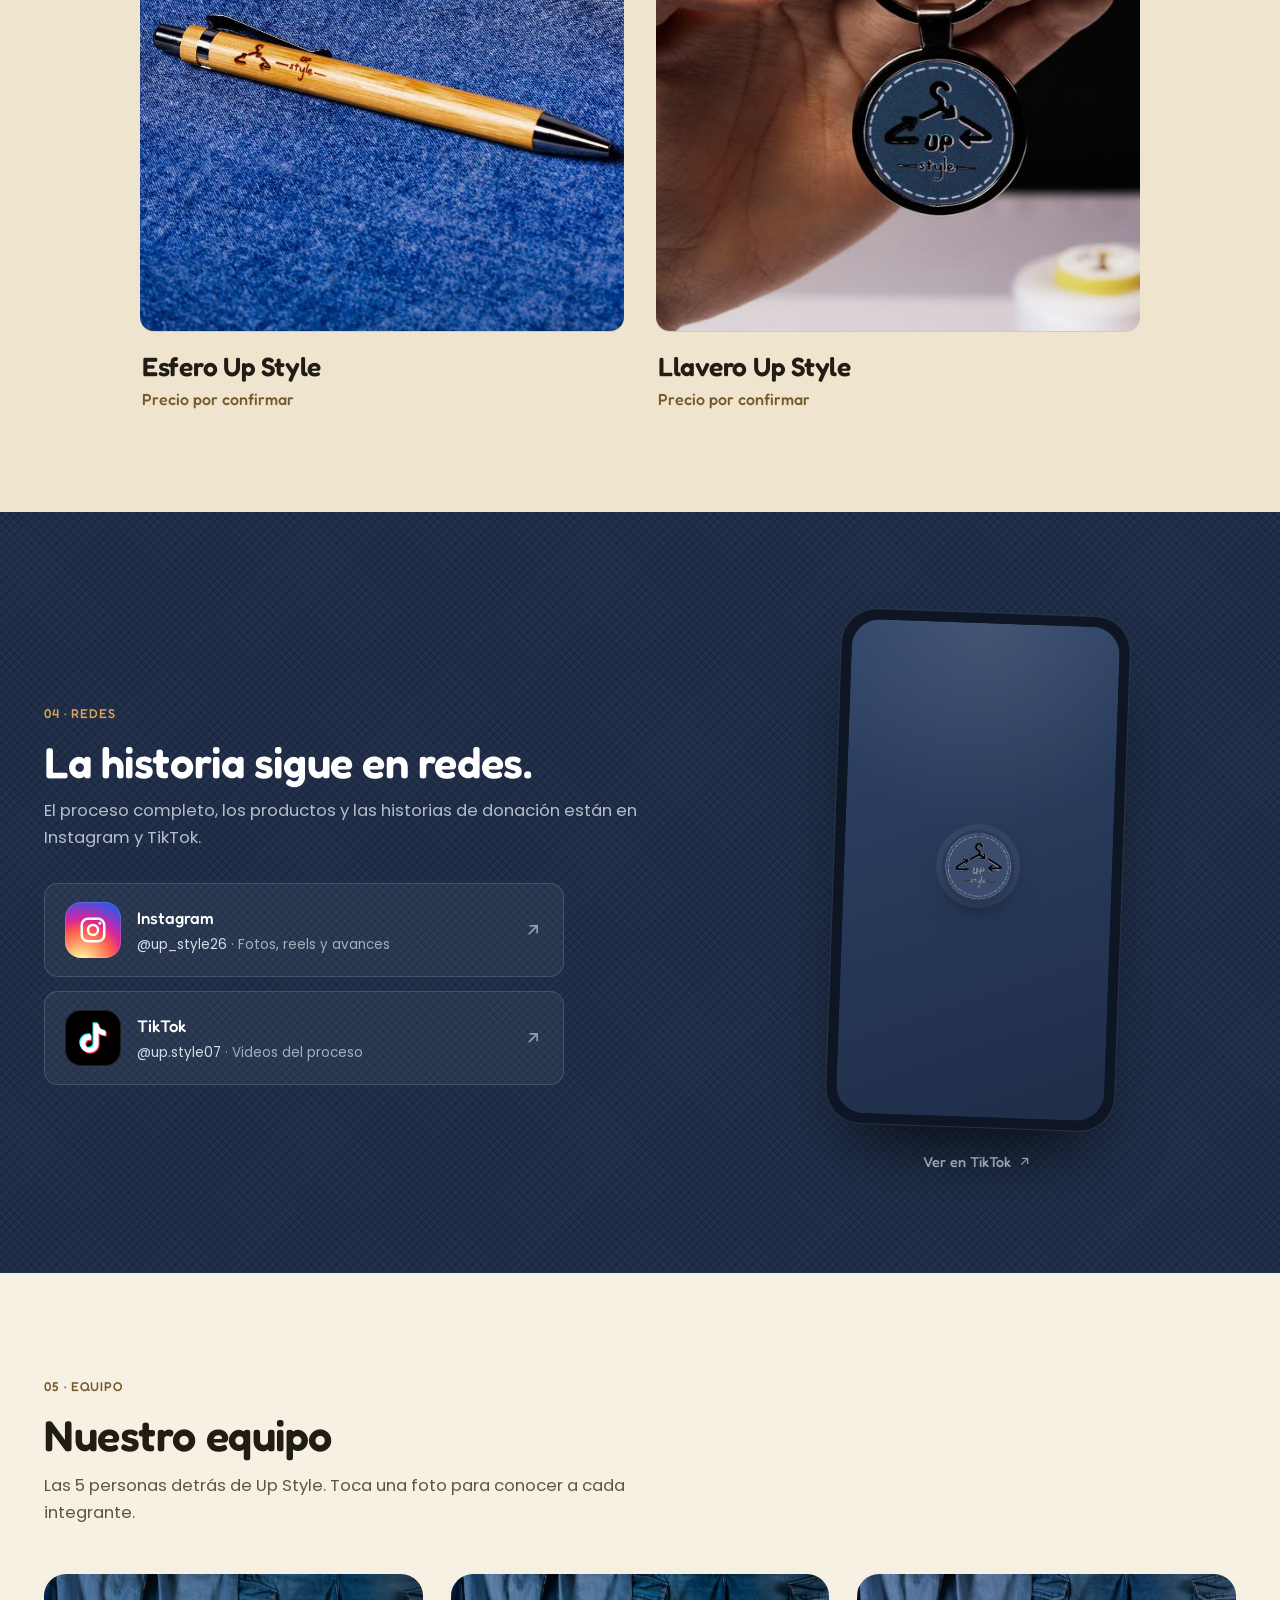
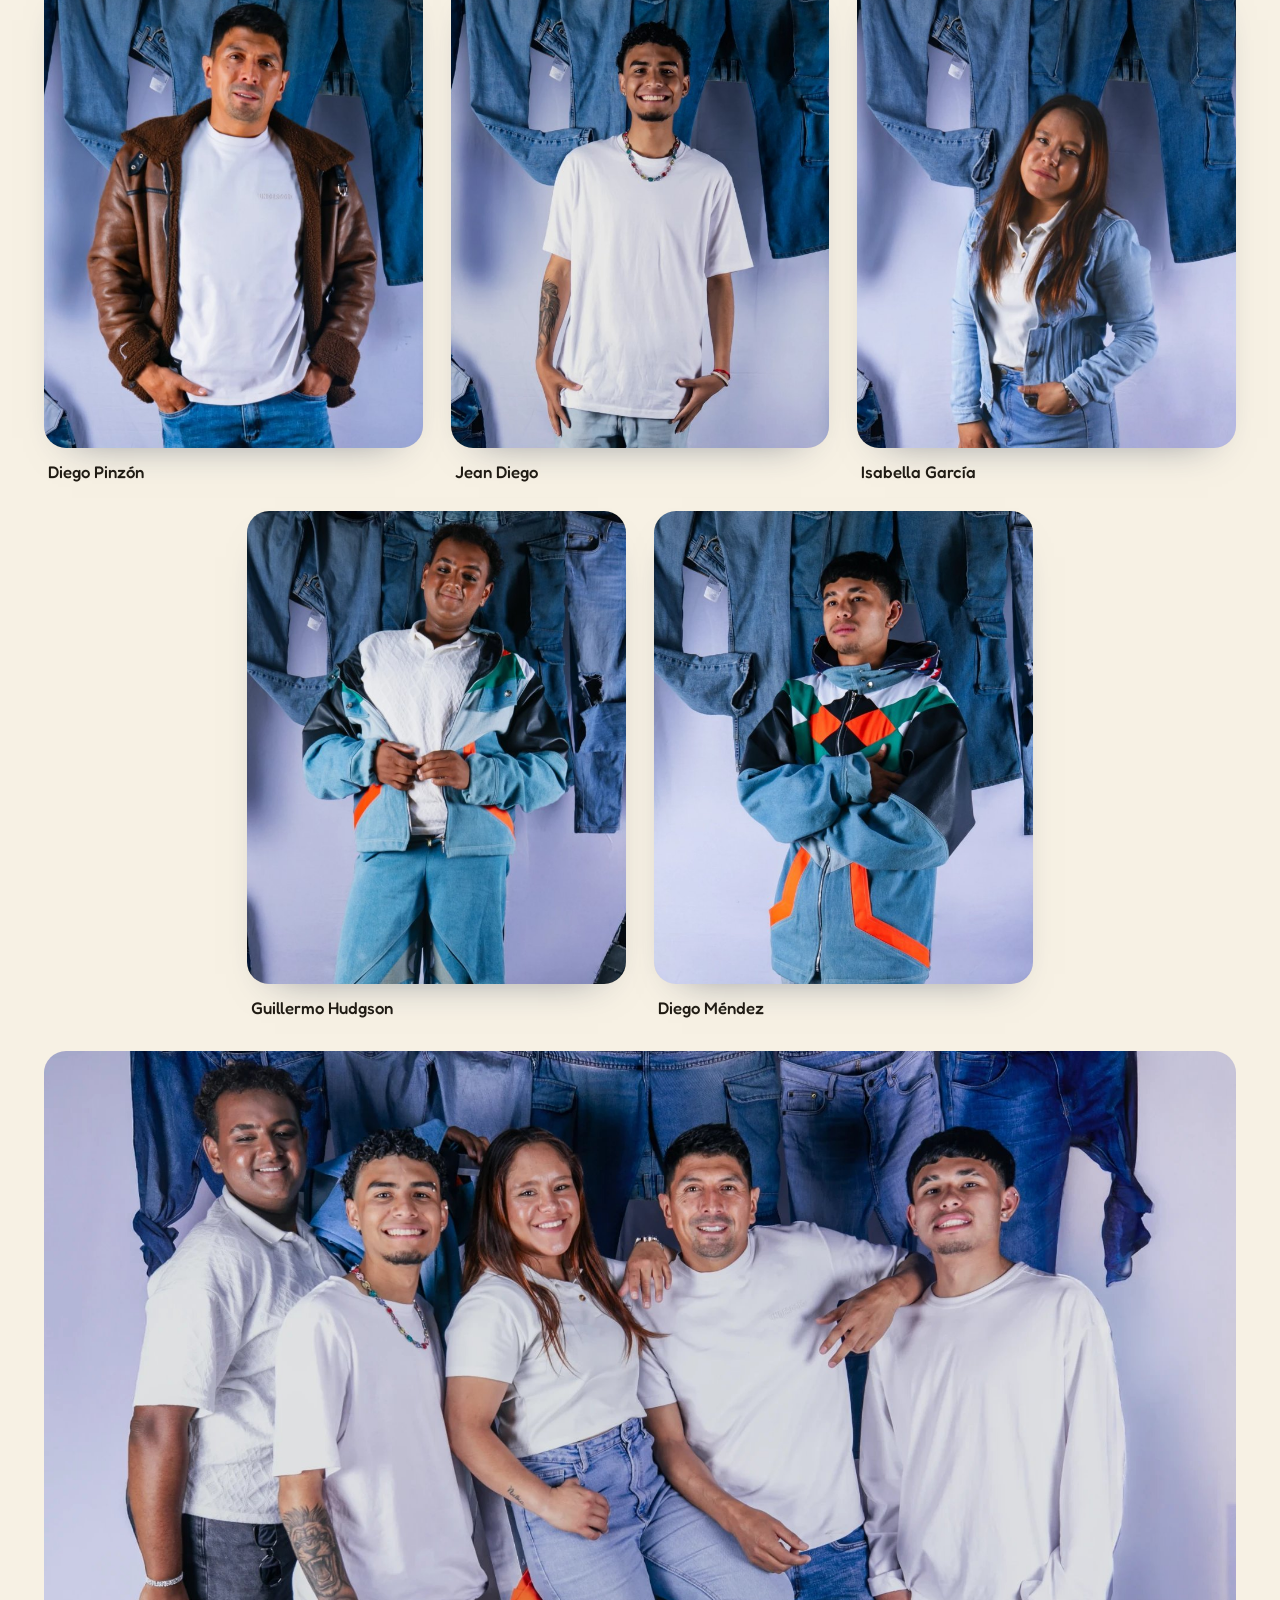
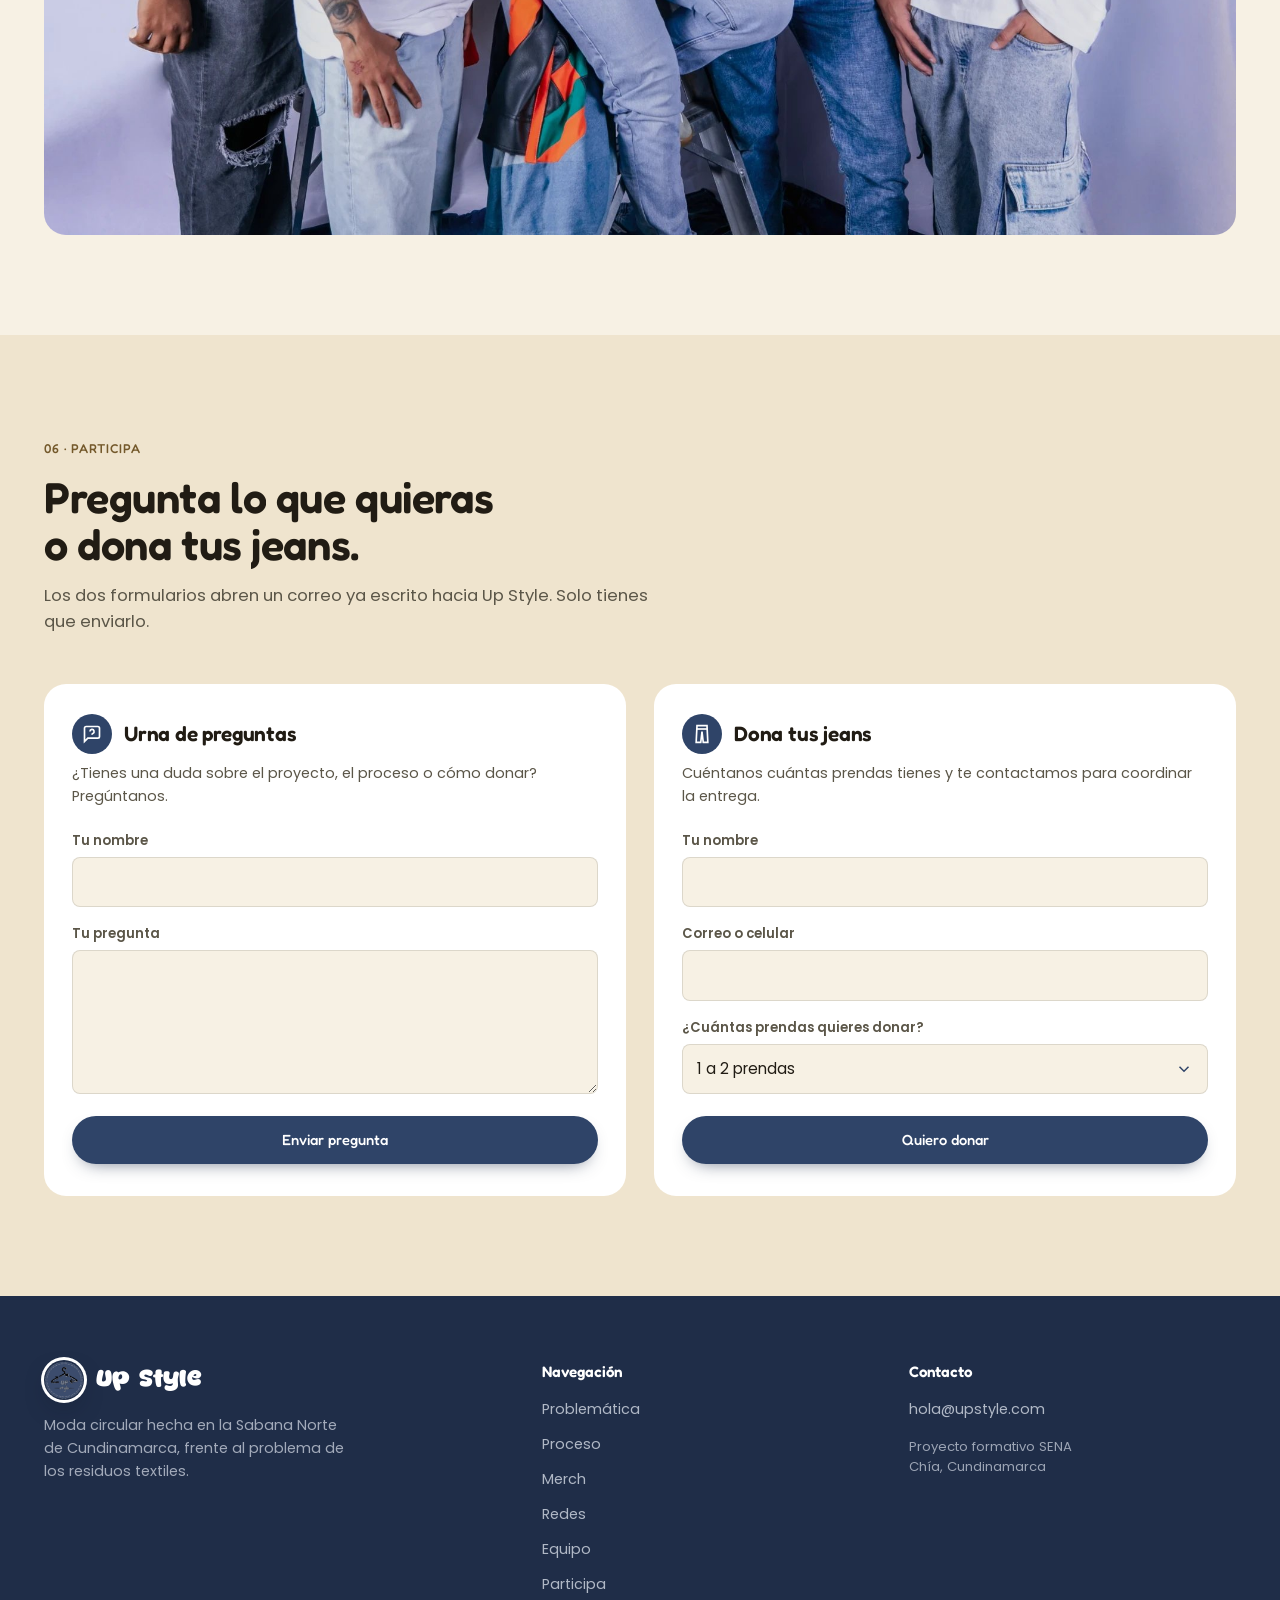
==== commit c31011af: "Fondo real en la franja ODS 12 y redes destacadas en el relato La franja del ODS 12 usaba la misma f" ====
--- a/index.html
+++ b/index.html
@@ -248,7 +248,7 @@
      ============================================================ -->
 <section class="ods-band" id="ods12">
 
-  <div class="ods-bg" style="background-image:url('img/secciones/ods12.jpg');"></div>
+  <div class="ods-bg" role="img" aria-label="Pilas de denim y prendas sobre la mesa del taller"></div>
 
   <div class="wrap ods-grid">
     <!-- Sello ODS 12 (SVG) -->
@@ -333,18 +333,25 @@
             <div class="escena-texto">
               <h3 class="escena-titulo">Convocatoria</h3>
               <p class="escena-frase">Lo que ya no usas no desaparece.</p>
-              <p class="escena-red"><span class="escena-red-logos" aria-hidden="true"><svg><use href="#red-tiktok"/></svg><svg><use href="#red-instagram"/></svg></span>En TikTok e Instagram</p>
+              <div class="escena-red"><span class="escena-red-etiqueta">Se cuenta en</span><a class="red-chip" href="https://www.tiktok.com/@up.style07" target="_blank" rel="noopener" aria-label="TikTok de Up Style, @up.style07 (se abre en una pestaña nueva)"><span class="red-chip-logo red-chip-tt" aria-hidden="true"><svg><use href="#red-tiktok"/></svg></span><span class="red-chip-nombre">TikTok</span><span class="red-chip-usuario">@up.style07</span></a><a class="red-chip" href="https://www.instagram.com/up_style26/" target="_blank" rel="noopener" aria-label="Instagram de Up Style, @up_style26 (se abre en una pestaña nueva)"><span class="red-chip-logo red-chip-ig" aria-hidden="true"><svg><use href="#red-instagram"/></svg></span><span class="red-chip-nombre">Instagram</span><span class="red-chip-usuario">@up_style26</span></a></div>
             </div>
           </li>
-          <li class="escena" id="escena-02" style="--encuadre:50% 38%; --encuadre-movil:30% 50%;">
+          <li class="escena escena-texto-derecha" id="escena-02" style="--encuadre:25% 45%; --encuadre-movil:34% 45%;">
             <div class="escena-foto">
-              <div class="escena-media"><img src="img/inicio/ropa-montana.jpg" alt="Una persona camina sobre una montaña de ropa desechada a cielo abierto" loading="lazy" decoding="async"></div>
+              <div class="escena-media">
+                <picture>
+                  <source type="image/webp" media="(min-width: 701px)" srcset="img/proceso/clasificacion-taller-16x9.webp" width="2000" height="1125">
+                  <source media="(min-width: 701px)" srcset="img/proceso/clasificacion-taller-16x9.jpg" width="2000" height="1125">
+                  <source type="image/webp" srcset="img/proceso/clasificacion-taller-4x5.webp" width="1068" height="1335">
+                  <img src="img/proceso/clasificacion-taller-4x5.jpg" width="1068" height="1335" alt="Integrante del equipo seleccionando prendas de denim en el taller" loading="lazy" decoding="async">
+                </picture>
+              </div>
             </div>
             <span class="escena-num" aria-hidden="true">02</span>
             <div class="escena-texto">
               <h3 class="escena-titulo">Clasificación</h3>
               <p class="escena-frase">Cada prenda merece otra oportunidad.</p>
-              <p class="escena-red"><span class="escena-red-logos" aria-hidden="true"><svg><use href="#red-instagram"/></svg></span>En Instagram</p>
+              <div class="escena-red"><span class="escena-red-etiqueta">Se cuenta en</span><a class="red-chip" href="https://www.instagram.com/up_style26/" target="_blank" rel="noopener" aria-label="Instagram de Up Style, @up_style26 (se abre en una pestaña nueva)"><span class="red-chip-logo red-chip-ig" aria-hidden="true"><svg><use href="#red-instagram"/></svg></span><span class="red-chip-nombre">Instagram</span><span class="red-chip-usuario">@up_style26</span></a></div>
             </div>
           </li>
           <li class="escena escena-texto-derecha" id="escena-03" style="--encuadre:36% 64%; --encuadre-movil:36% 64%;">
@@ -362,7 +369,7 @@
             <div class="escena-texto">
               <h3 class="escena-titulo">Patronaje</h3>
               <p class="escena-frase">Medimos, marcamos, imaginamos.</p>
-              <p class="escena-red"><span class="escena-red-logos" aria-hidden="true"><svg><use href="#red-instagram"/></svg></span>En Instagram</p>
+              <div class="escena-red"><span class="escena-red-etiqueta">Se cuenta en</span><a class="red-chip" href="https://www.instagram.com/up_style26/" target="_blank" rel="noopener" aria-label="Instagram de Up Style, @up_style26 (se abre en una pestaña nueva)"><span class="red-chip-logo red-chip-ig" aria-hidden="true"><svg><use href="#red-instagram"/></svg></span><span class="red-chip-nombre">Instagram</span><span class="red-chip-usuario">@up_style26</span></a></div>
             </div>
           </li>
           <li class="escena escena-num-inferior" id="escena-04" style="--encuadre:75% 40%; --encuadre-movil:63% 36%;">
@@ -382,7 +389,7 @@
             <div class="escena-texto">
               <h3 class="escena-titulo">Confección</h3>
               <p class="escena-frase">Cortar también es crear.</p>
-              <p class="escena-red"><span class="escena-red-logos" aria-hidden="true"><svg><use href="#red-tiktok"/></svg></span>En TikTok</p>
+              <div class="escena-red"><span class="escena-red-etiqueta">Se cuenta en</span><a class="red-chip" href="https://www.tiktok.com/@up.style07" target="_blank" rel="noopener" aria-label="TikTok de Up Style, @up.style07 (se abre en una pestaña nueva)"><span class="red-chip-logo red-chip-tt" aria-hidden="true"><svg><use href="#red-tiktok"/></svg></span><span class="red-chip-nombre">TikTok</span><span class="red-chip-usuario">@up.style07</span></a></div>
             </div>
           </li>
           <li class="escena escena-num-abajo" id="escena-05" style="--encuadre:50% 24%; --encuadre-movil:62% 20%;">
@@ -393,7 +400,7 @@
             <div class="escena-texto">
               <h3 class="escena-titulo">El bolso</h3>
               <p class="escena-frase">El denim vuelve a la calle.</p>
-              <p class="escena-red"><span class="escena-red-logos" aria-hidden="true"><svg><use href="#red-tiktok"/></svg></span>En TikTok</p>
+              <div class="escena-red"><span class="escena-red-etiqueta">Se cuenta en</span><a class="red-chip" href="https://www.tiktok.com/@up.style07" target="_blank" rel="noopener" aria-label="TikTok de Up Style, @up.style07 (se abre en una pestaña nueva)"><span class="red-chip-logo red-chip-tt" aria-hidden="true"><svg><use href="#red-tiktok"/></svg></span><span class="red-chip-nombre">TikTok</span><span class="red-chip-usuario">@up.style07</span></a></div>
             </div>
           </li>
           <li class="escena escena-completa" id="escena-06" style="--encuadre:50% 0%; --encuadre-movil:50% 0%;">
@@ -404,7 +411,7 @@
             <div class="escena-texto">
               <h3 class="escena-titulo">Comunidad</h3>
               <p class="escena-frase">Y el ciclo vuelve a empezar.</p>
-              <p class="escena-red"><span class="escena-red-logos" aria-hidden="true"><svg><use href="#red-web"/></svg><svg><use href="#red-instagram"/></svg><svg><use href="#red-tiktok"/></svg></span>En la web, Instagram y TikTok</p>
+              <div class="escena-red"><span class="escena-red-etiqueta">Se cuenta en</span><a class="red-chip" href="#participa" aria-label="En la web: ir a la sección Participa"><span class="red-chip-logo red-chip-web" aria-hidden="true"><svg><use href="#red-web"/></svg></span><span class="red-chip-nombre">Web</span><span class="red-chip-usuario">Participa</span></a><a class="red-chip" href="https://www.instagram.com/up_style26/" target="_blank" rel="noopener" aria-label="Instagram de Up Style, @up_style26 (se abre en una pestaña nueva)"><span class="red-chip-logo red-chip-ig" aria-hidden="true"><svg><use href="#red-instagram"/></svg></span><span class="red-chip-nombre">Instagram</span><span class="red-chip-usuario">@up_style26</span></a><a class="red-chip" href="https://www.tiktok.com/@up.style07" target="_blank" rel="noopener" aria-label="TikTok de Up Style, @up.style07 (se abre en una pestaña nueva)"><span class="red-chip-logo red-chip-tt" aria-hidden="true"><svg><use href="#red-tiktok"/></svg></span><span class="red-chip-nombre">TikTok</span><span class="red-chip-usuario">@up.style07</span></a></div>
               <a class="escena-volver" href="#escena-01">
                 <svg viewBox="0 0 24 24" aria-hidden="true"><path d="M4 12a8 8 0 1 0 2.4-5.7"/><path d="M4 4v4.5h4.5"/></svg>
                 Vuelve al inicio del ciclo
--- a/style.css
+++ b/style.css
@@ -1228,9 +1228,19 @@
   position: absolute;
   inset: -15% 0;
   z-index: 0;
+  background-image: url("img/secciones/ods12-denim-taller-16x9.jpg");
+  background-image: image-set(url("img/secciones/ods12-denim-taller-16x9.webp") type("image/webp"), url("img/secciones/ods12-denim-taller-16x9.jpg") type("image/jpeg"));
   background-size: cover;
-  background-position: center;
+  background-position: 50% 45%;
   will-change: transform;
+}
+/* En celular la franja es más alta que ancha: foto vertical 4:5 */
+@media (max-width: 700px) {
+  .ods-bg {
+    background-image: url("img/secciones/ods12-denim-taller-4x5.jpg");
+    background-image: image-set(url("img/secciones/ods12-denim-taller-4x5.webp") type("image/webp"), url("img/secciones/ods12-denim-taller-4x5.jpg") type("image/jpeg"));
+    background-position: 50% 50%;
+  }
 }
 /* Capa azul oscura encima de la foto para que el texto se lea */
 .ods-bg::after {
@@ -1485,8 +1495,8 @@
     font-size: clamp(3.4rem, 15vw, 5rem);
   }
 }
-/* Escena 03: la mano queda abajo a la izquierda, así que el texto va a la
-   derecha (y debajo de la foto en celular) para no taparla */
+/* Escenas 02 y 03: la persona o la mano quedan a la izquierda, así que el
+   texto va a la derecha (y debajo de la foto en celular) para no taparlas */
 @media (min-width: 701px) {
   .escena-texto-derecha .escena-texto,
   .relato-horizontal .escena-texto-derecha .escena-texto {
@@ -1593,32 +1603,106 @@
   line-height: 1.4;
   color: rgba(255, 255, 255, 0.9);
 }
+/* Redes donde se cuenta cada escena (estrategia transmedia): pastillas
+   de vidrio oscuro con el logo de cada plataforma, enlazadas al perfil */
 .escena-red {
   display: flex;
   flex-wrap: wrap;
   align-items: center;
+  gap: 8px 10px;
+  margin-top: 22px;
+}
+.escena-red-etiqueta {
+  display: inline-flex;
+  align-items: center;
   gap: 10px;
-  margin-top: 22px;
+  margin-right: 4px;
   font-size: 0.72rem;
   letter-spacing: 0.14em;
   line-height: 1.3;
   text-transform: uppercase;
-  color: rgba(255, 255, 255, 0.66);
-}
-.escena-red::before {
+  color: rgba(255, 255, 255, 0.72);
+}
+.escena-red-etiqueta::before {
   content: "";
   width: 28px;
   height: 1px;
   background: var(--thread);
 }
-.escena-red-logos {
-  display: flex;
-  gap: 7px;
-}
-.escena-red-logos svg {
-  width: 15px;
-  height: 15px;
+.red-chip {
+  display: inline-flex;
+  align-items: center;
+  gap: 9px;
+  padding: 5px 14px 5px 5px;
   color: #fff;
+  text-decoration: none;
+  background: rgba(10, 16, 30, 0.55);
+  border: 1px solid rgba(255, 255, 255, 0.2);
+  border-radius: 999px;
+  -webkit-backdrop-filter: blur(12px) saturate(140%);
+  backdrop-filter: blur(12px) saturate(140%);
+  transition: border-color .25s ease, background .25s ease;
+}
+.red-chip:hover,
+.red-chip:focus-visible {
+  border-color: var(--thread);
+  background: rgba(10, 16, 30, 0.75);
+}
+/* Logo sobre el color de marca, como en la sección de redes */
+.red-chip-logo {
+  display: flex;
+  flex: none;
+  align-items: center;
+  justify-content: center;
+  width: 26px;
+  height: 26px;
+  border-radius: 50%;
+  box-shadow: inset 0 0 0 1px rgba(255, 255, 255, 0.14);
+}
+.red-chip-logo svg {
+  width: 60%;
+  height: 60%;
+  color: #fff;
+}
+.red-chip-ig {
+  background: radial-gradient(circle at 30% 107%, #FDF497 0%, #FDF497 5%, #FD5949 45%, #D6249F 60%, #285AEB 90%);
+}
+.red-chip-tt {
+  background: #000;
+}
+.red-chip-tt svg {
+  width: 72%;
+  height: 72%;
+}
+.red-chip-web {
+  background: var(--denim);
+}
+.red-chip-nombre {
+  font-family: var(--font-display);
+  font-size: 0.9rem;
+  font-weight: 500;
+  line-height: 1;
+}
+.red-chip-usuario {
+  font-size: 0.78rem;
+  line-height: 1;
+  color: rgba(255, 255, 255, 0.7);
+}
+/* En celular la etiqueta va en su línea y las pastillas quedan alineadas */
+@media (max-width: 700px) {
+  .escena-red-etiqueta { flex-basis: 100%; }
+}
+@media (min-width: 701px) {
+  .red-chip {
+    gap: 10px;
+    padding: 5px 16px 5px 5px;
+  }
+  .red-chip-logo {
+    width: 32px;
+    height: 32px;
+  }
+  .red-chip-nombre { font-size: 0.98rem; }
+  .red-chip-usuario { font-size: 0.82rem; }
 }
 
 /* Escena 06: flecha circular alrededor del número y regreso al 01 */
@@ -2448,15 +2532,15 @@
   flex: none;
   align-items: center;
   justify-content: center;
-  width: 48px;
-  height: 48px;
+  width: 56px;
+  height: 56px;
   color: #fff;
-  border-radius: 14px;
+  border-radius: 16px;
   box-shadow: inset 0 0 0 1px rgba(255, 255, 255, 0.12);
 }
 .social-logo svg {
-  width: 26px;
-  height: 26px;
+  width: 30px;
+  height: 30px;
 }
 .social-logo-ig {
   background: radial-gradient(circle at 30% 107%, #FDF497 0%, #FDF497 5%, #FD5949 45%, #D6249F 60%, #285AEB 90%);
@@ -2465,8 +2549,8 @@
   background: #000;
 }
 .social-logo-tt svg {
-  width: 28px;
-  height: 28px;
+  width: 34px;
+  height: 34px;
 }
 .social-link-card > span:not(.social-logo) {
   flex: 1;
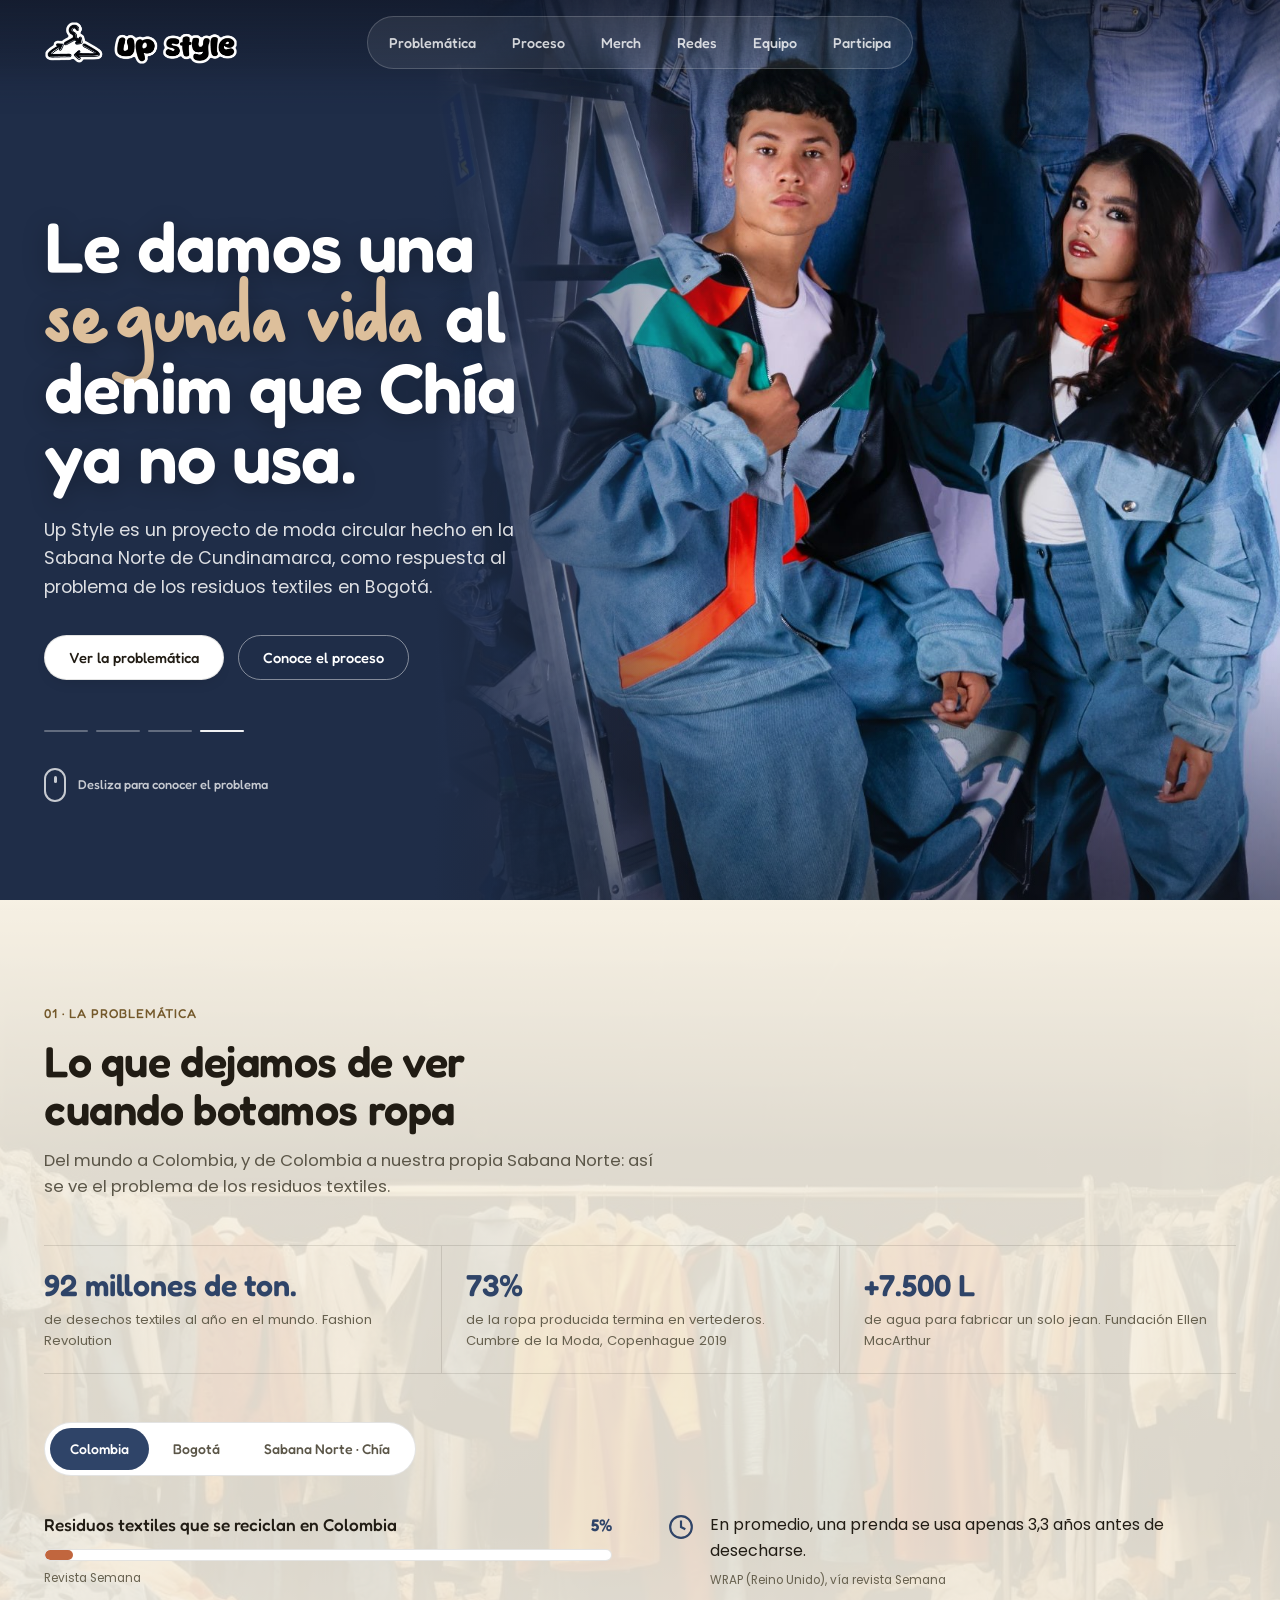
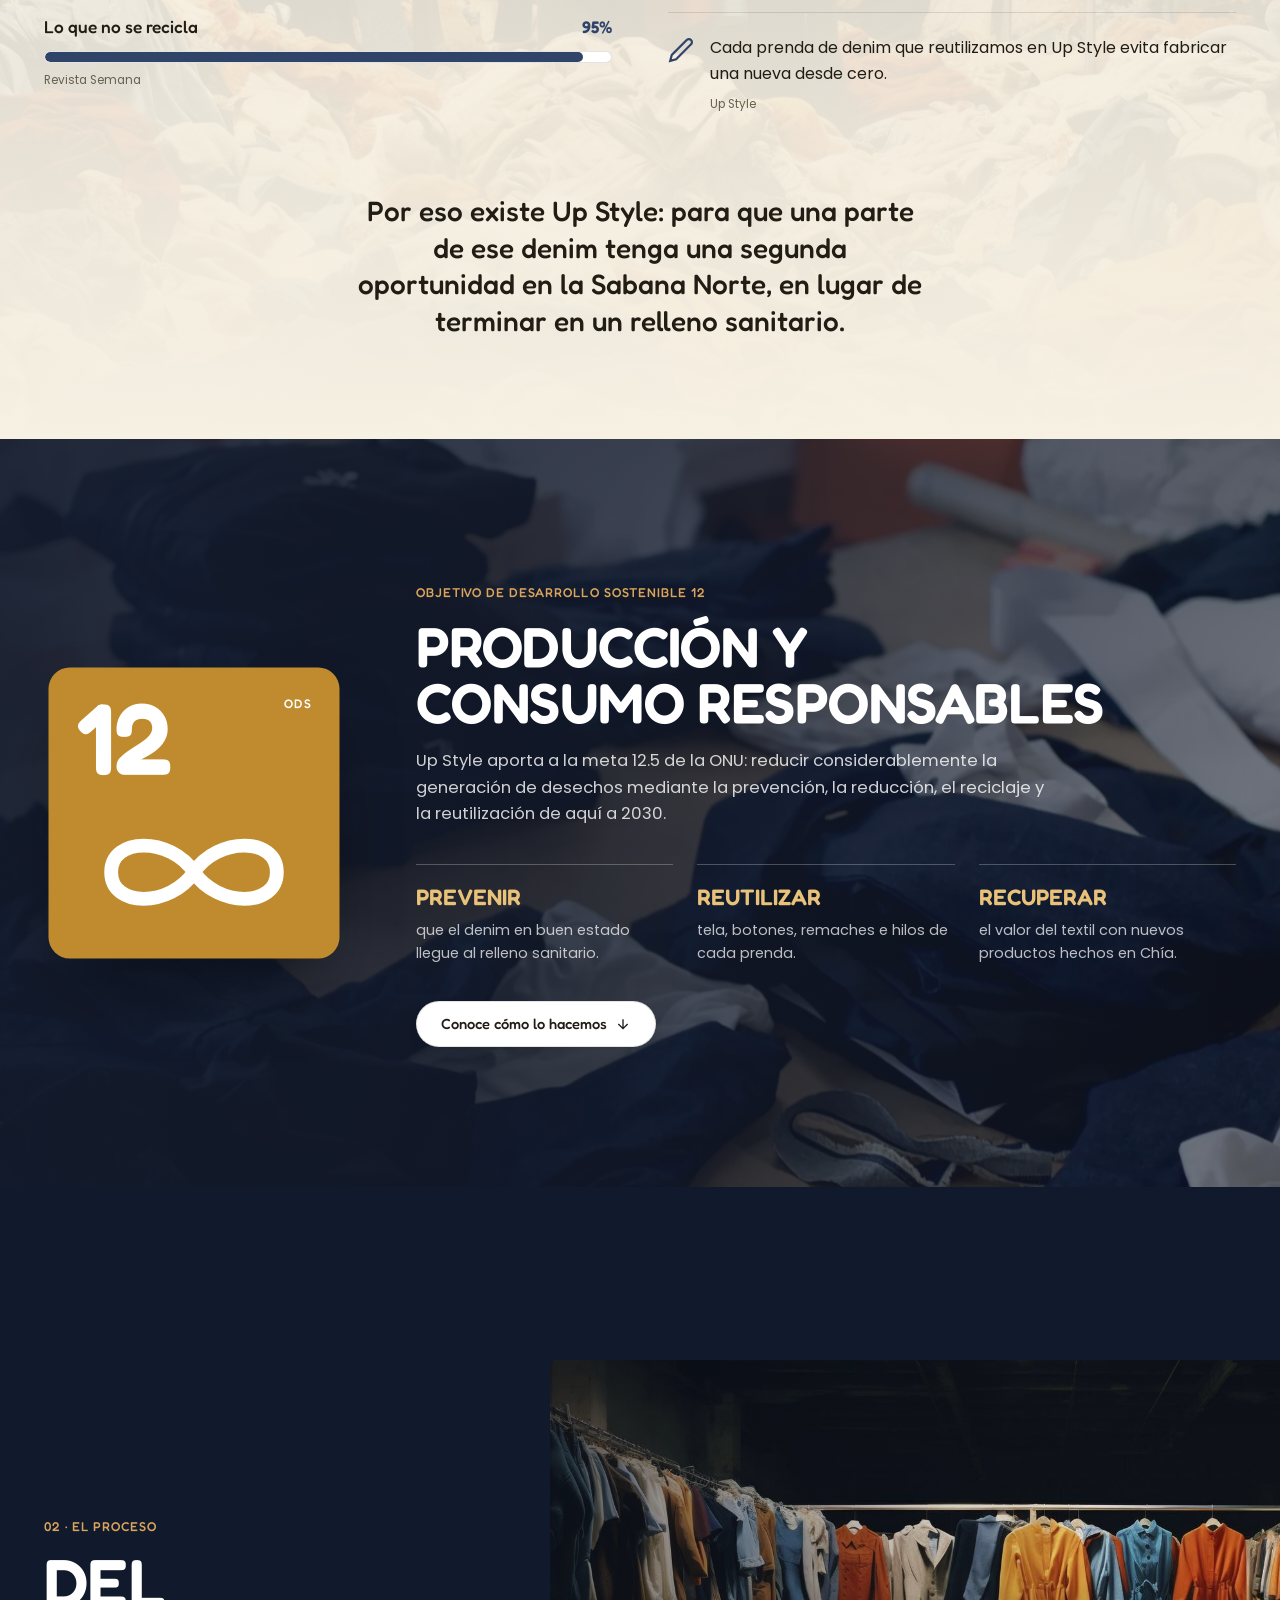
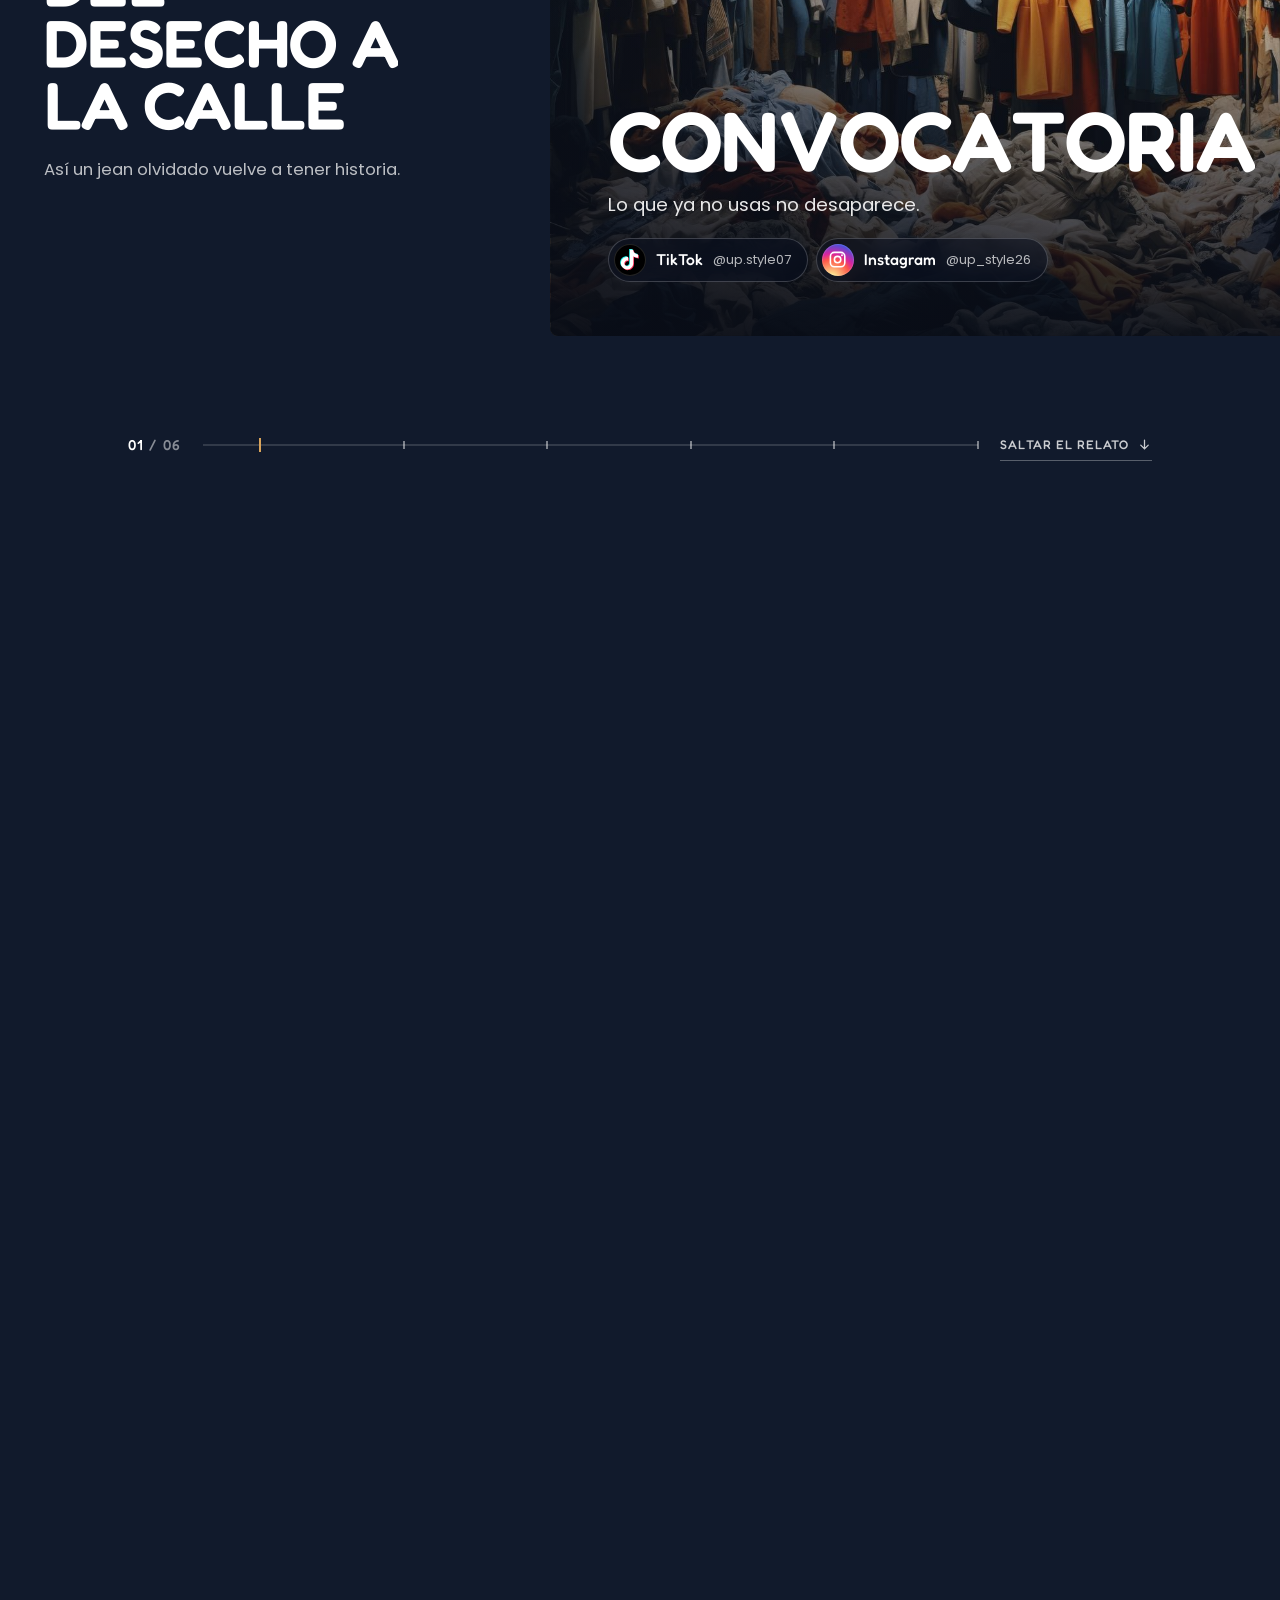
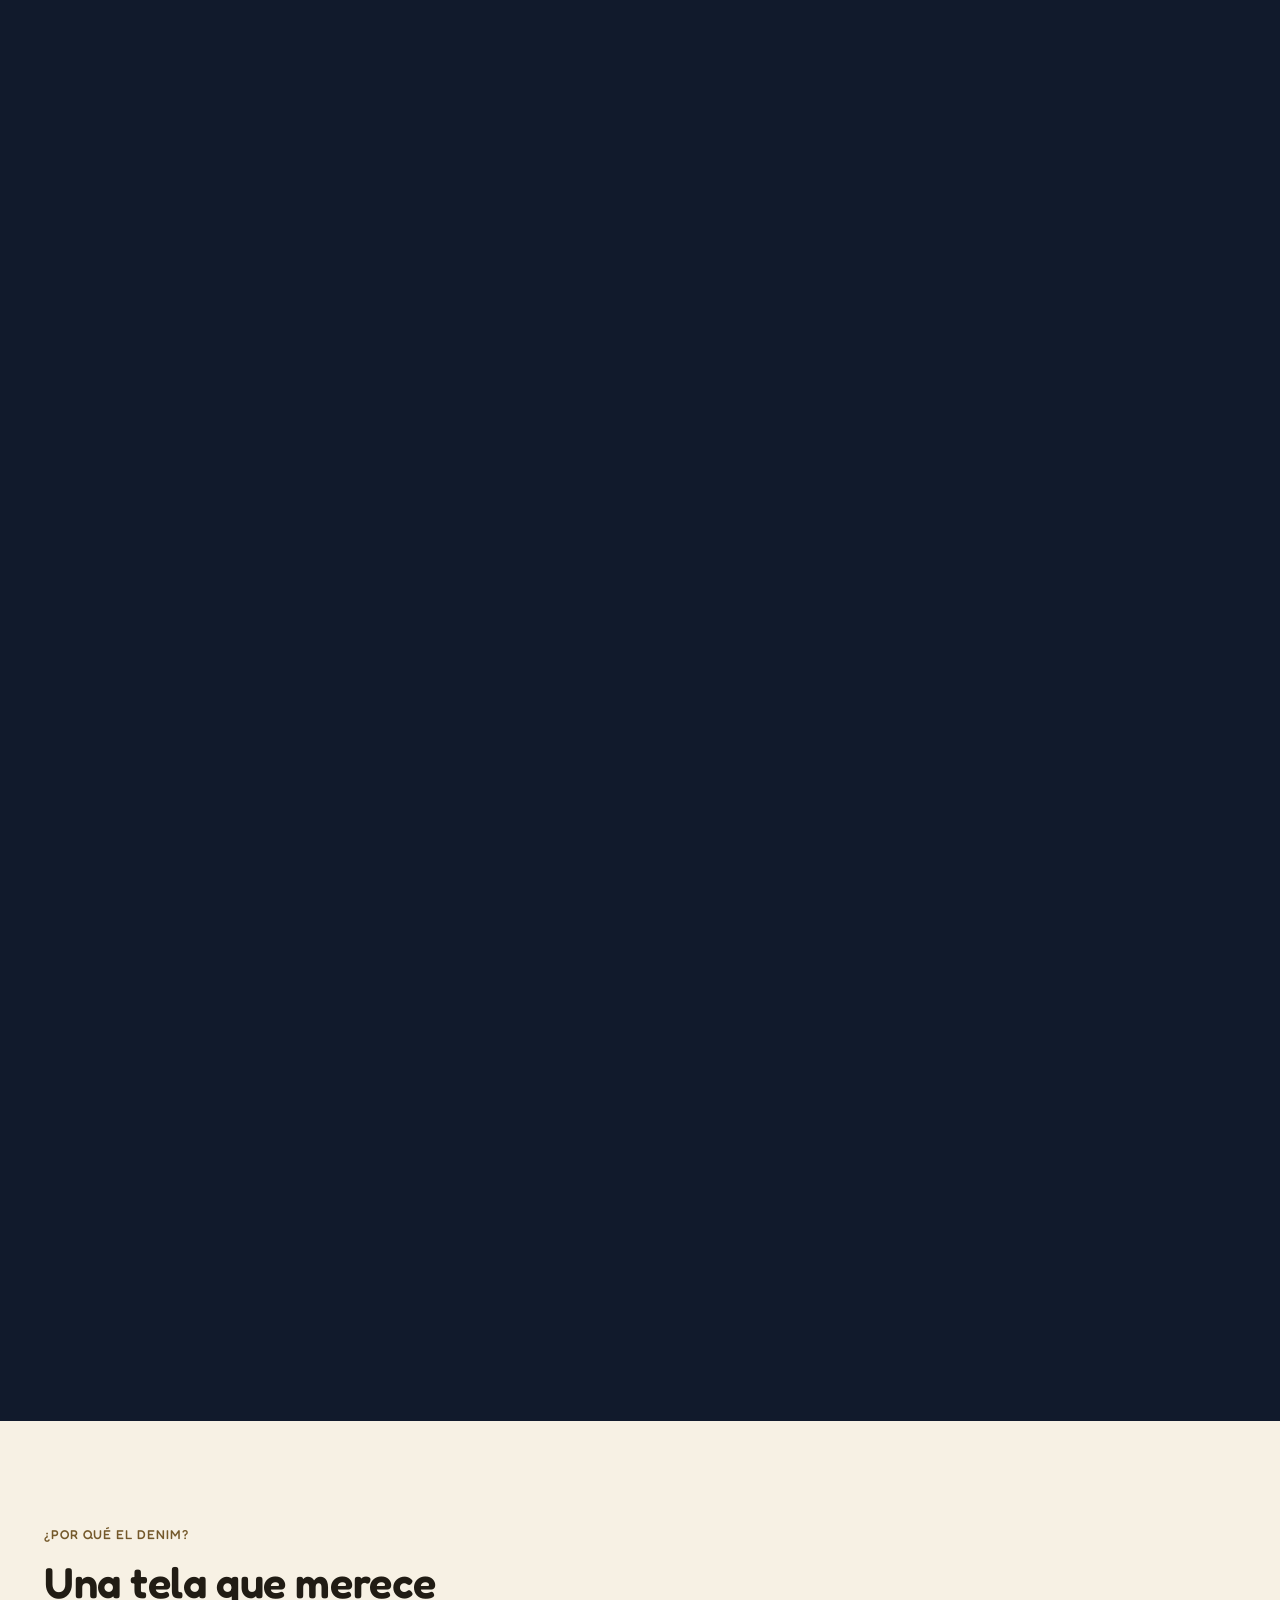
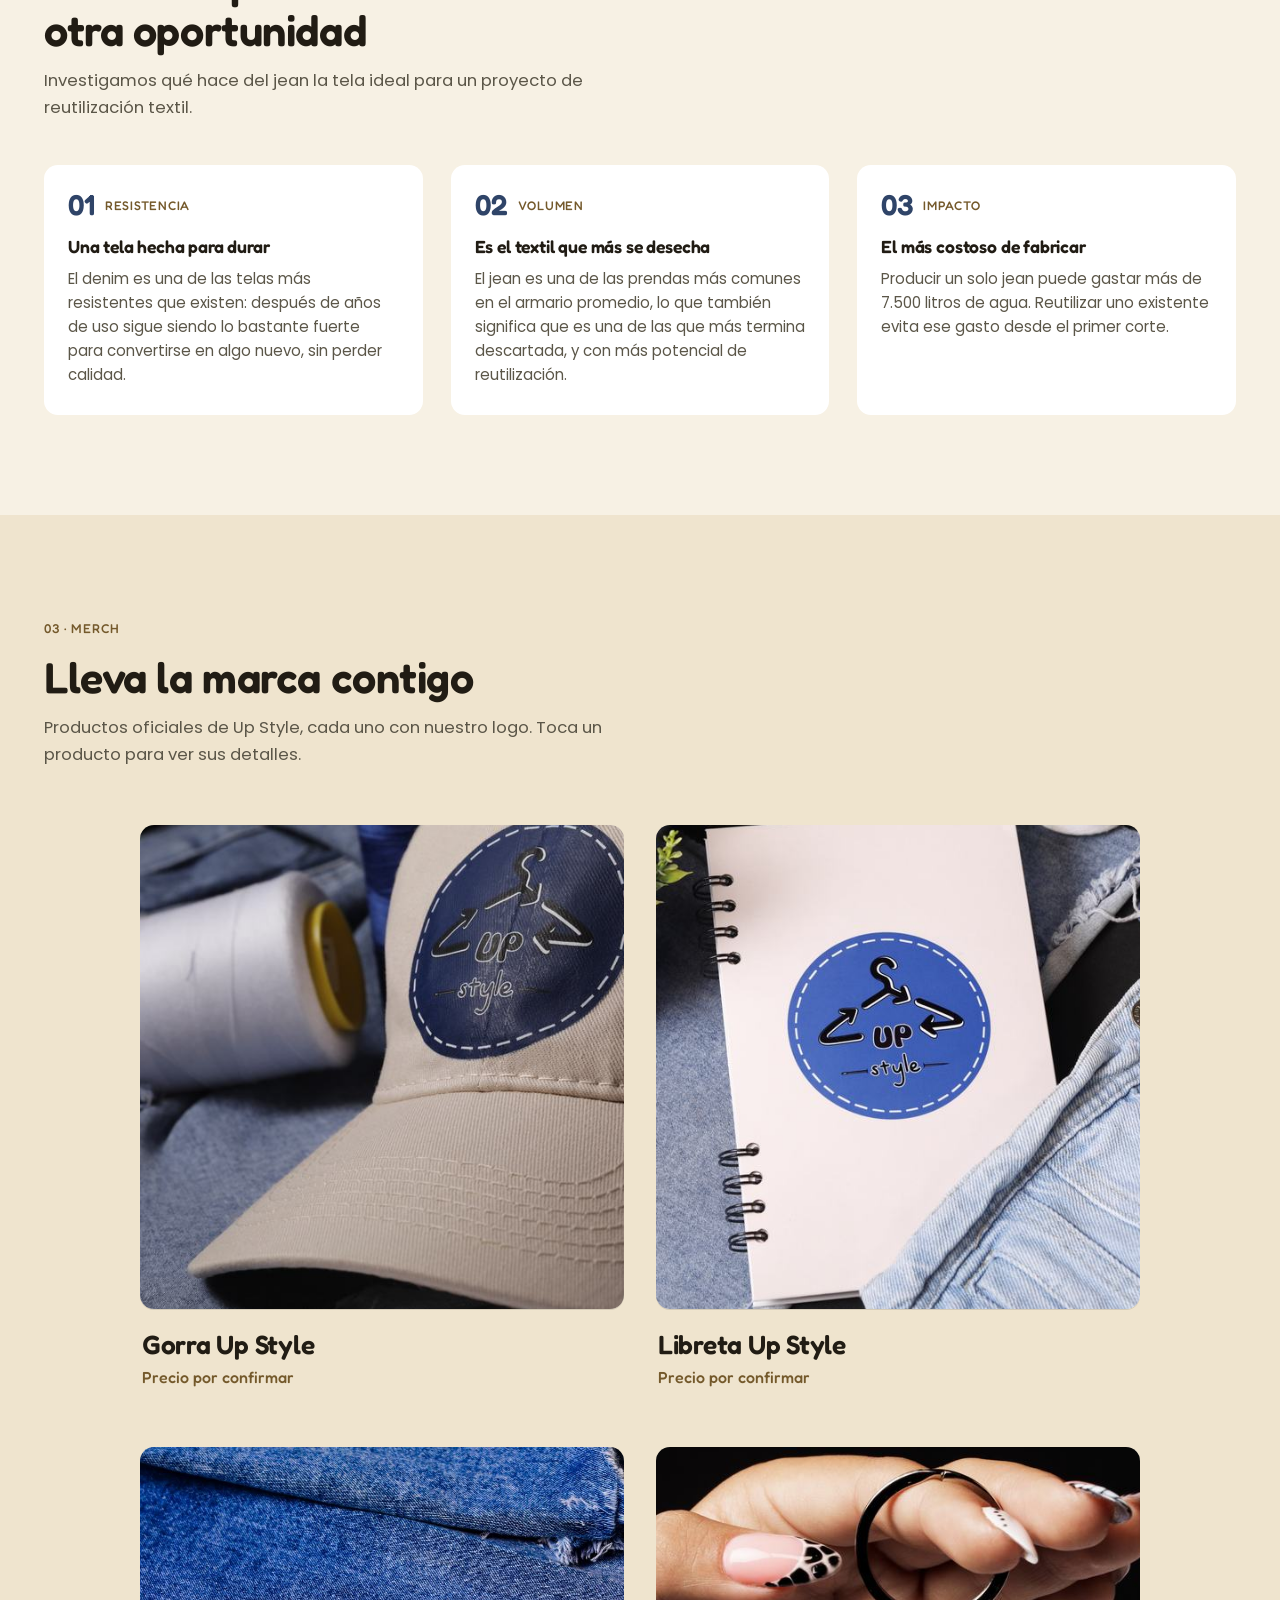
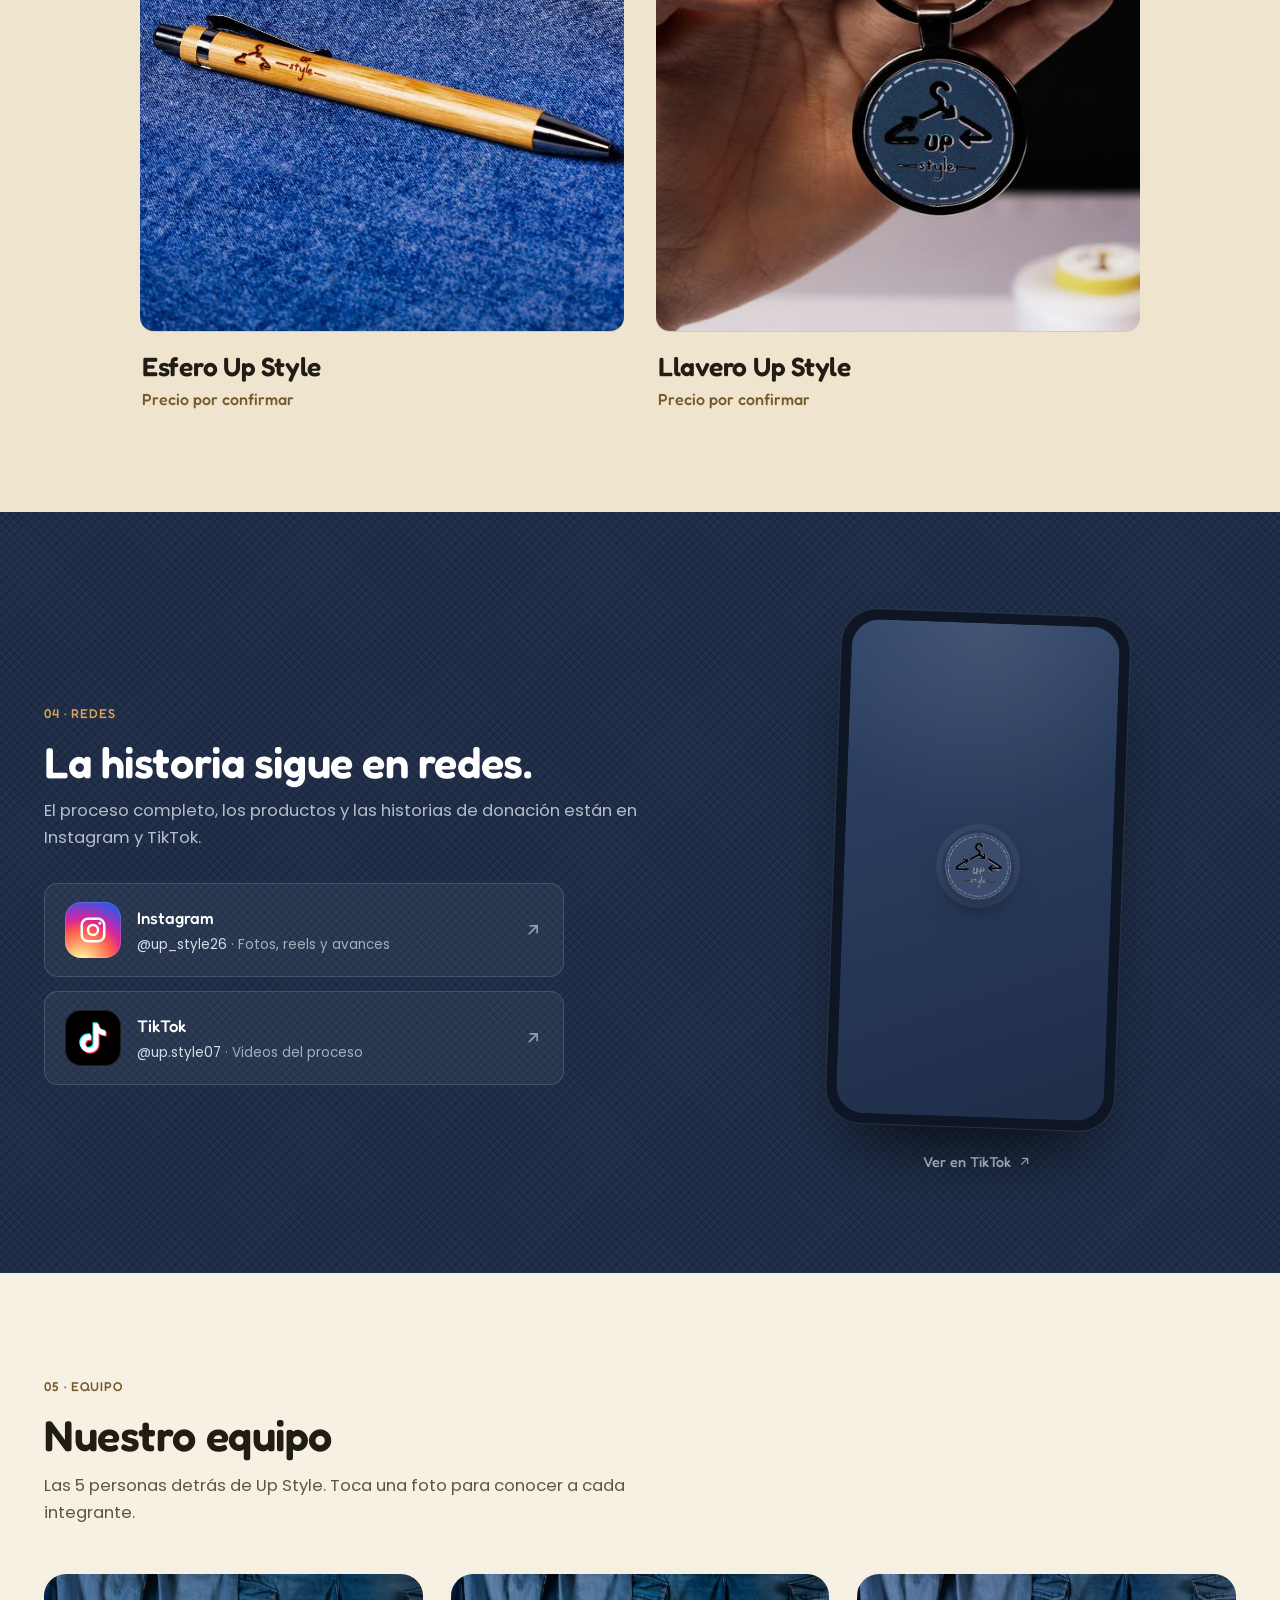
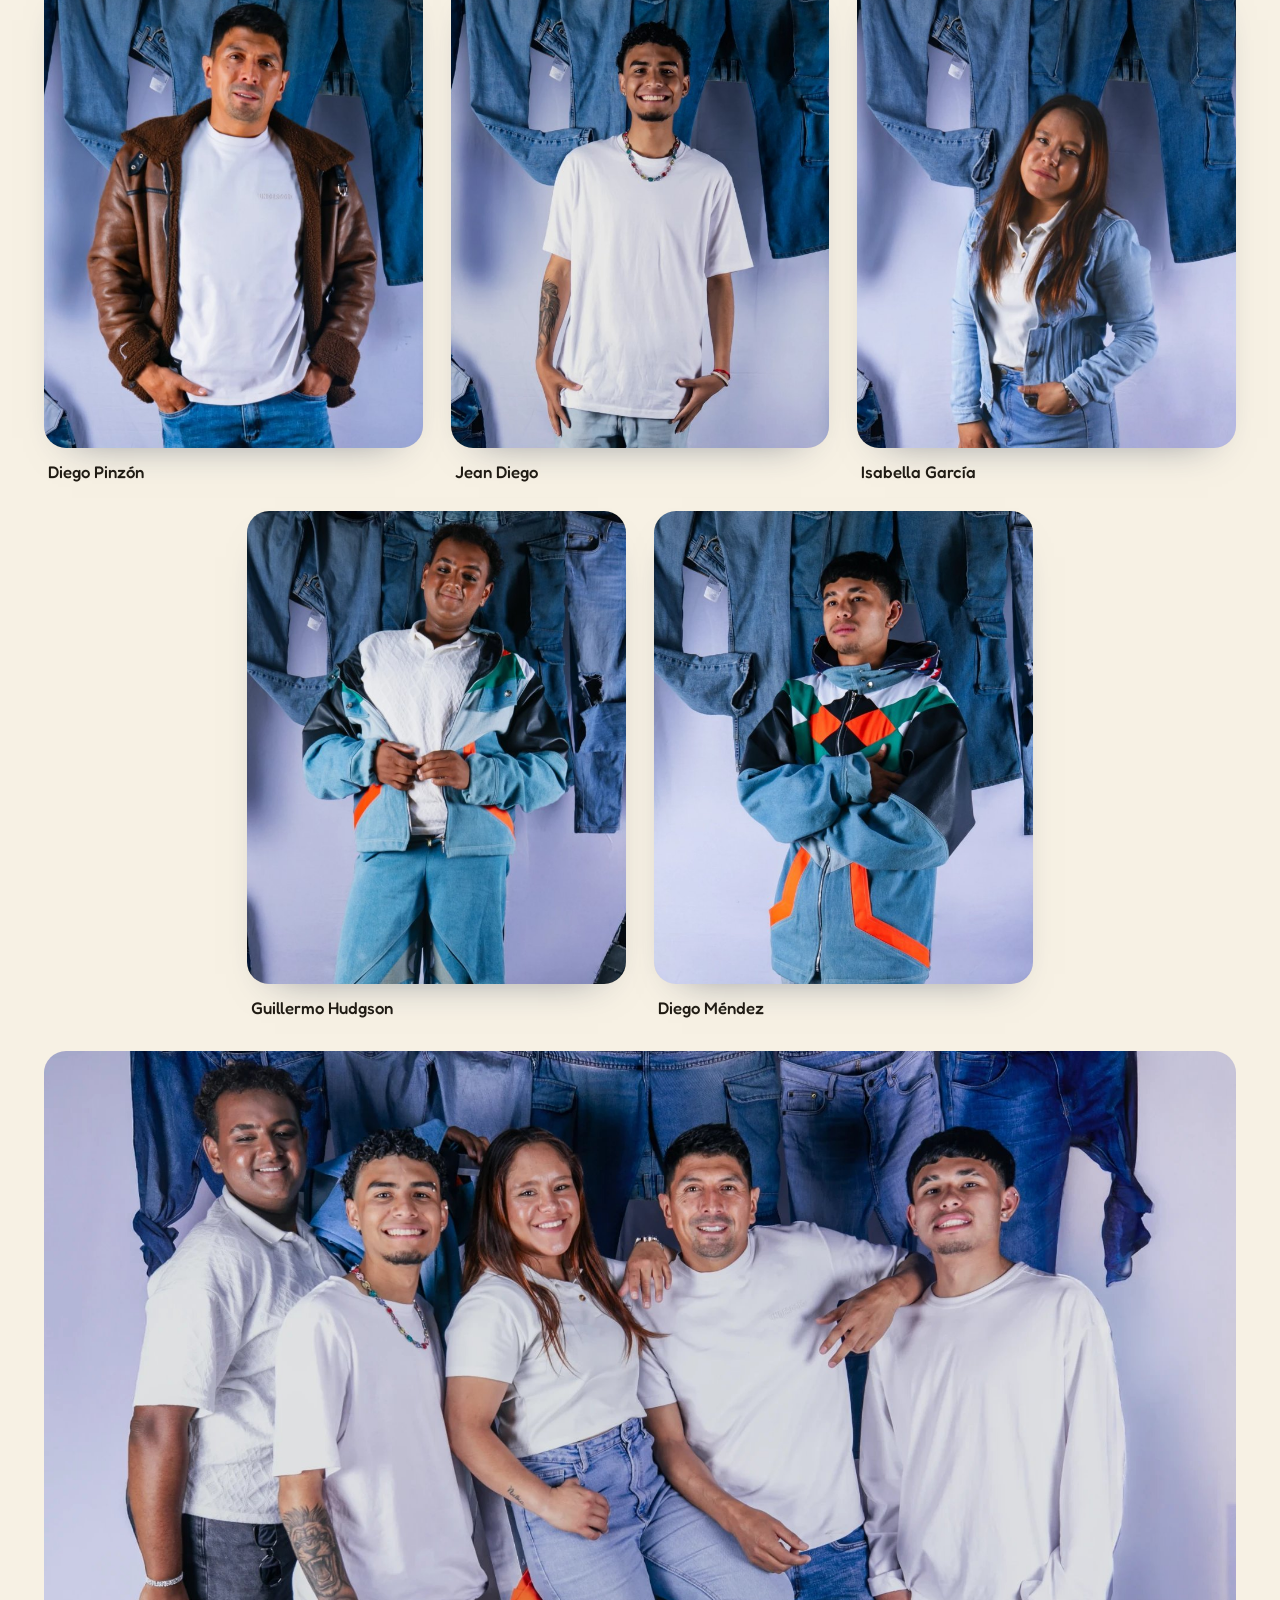
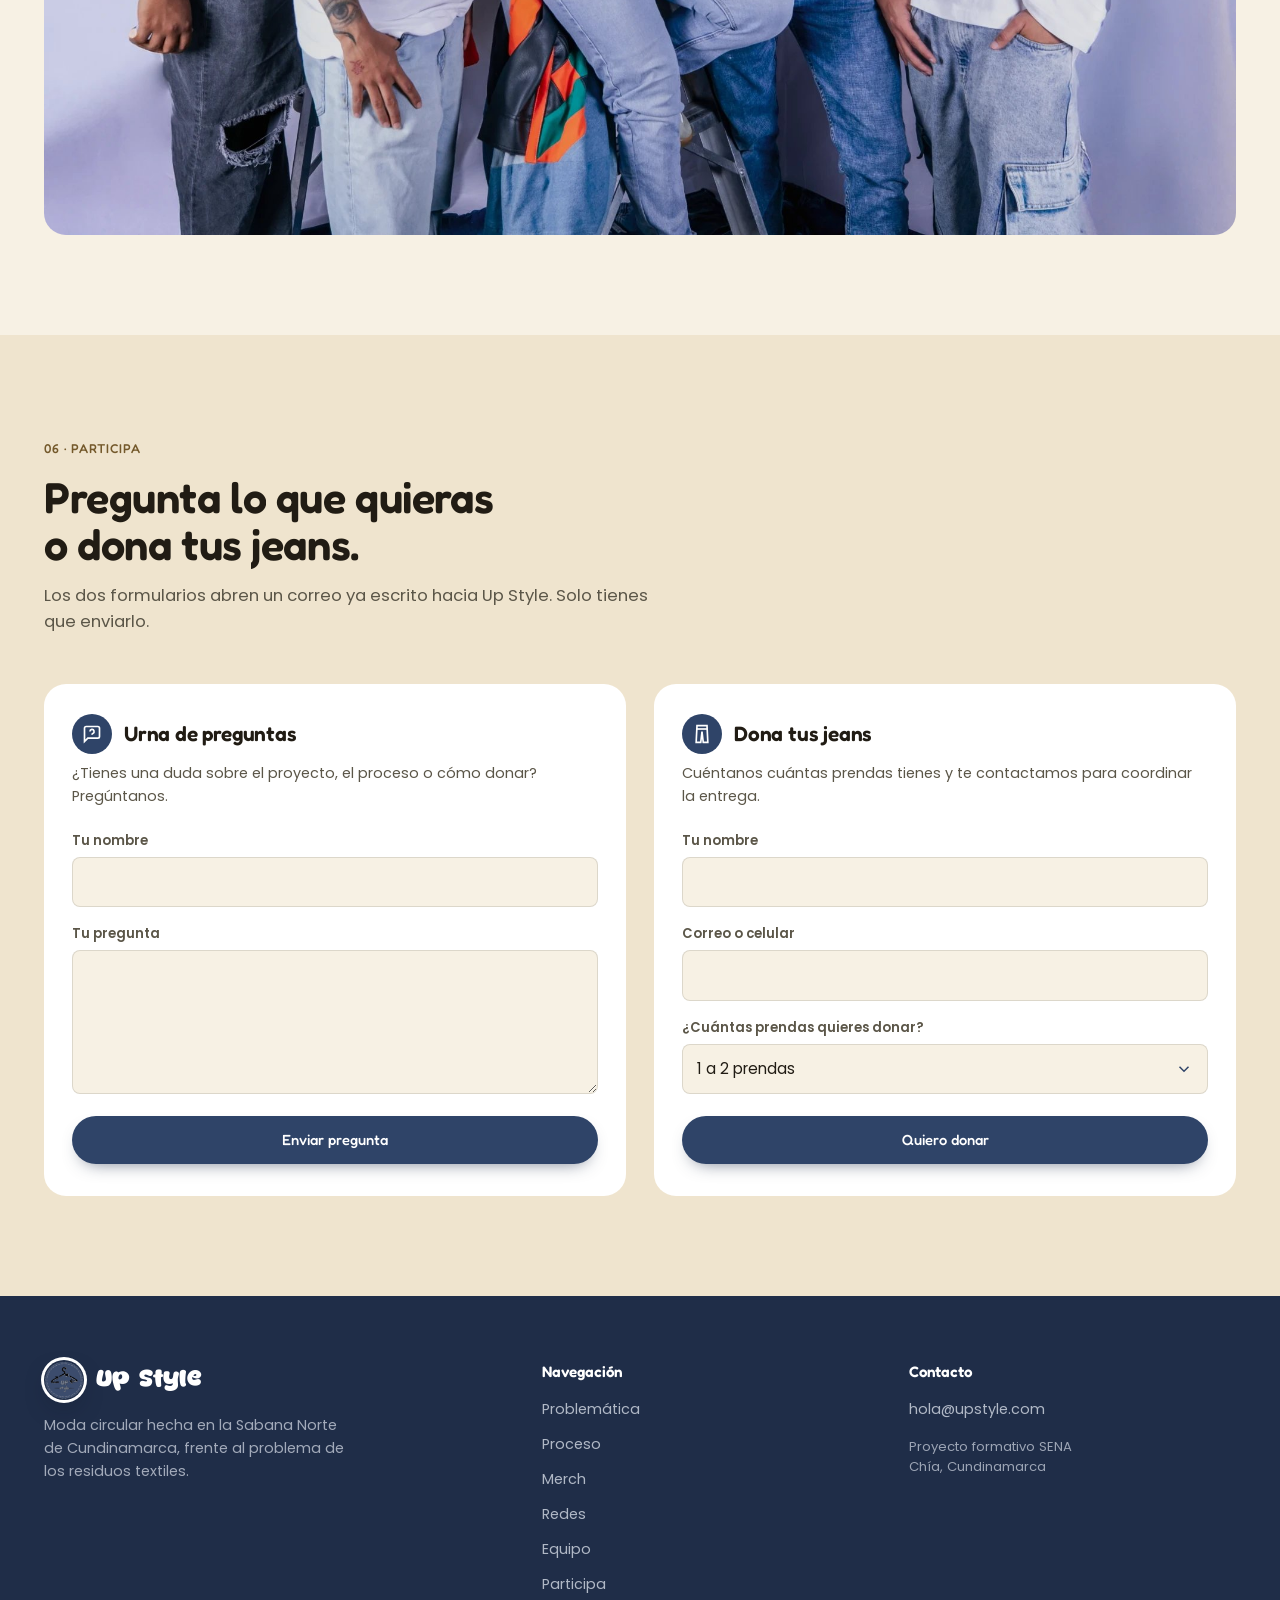
==== commit ed29d79e: "Relato: quitar la etiqueta "Se cuenta en" y añadir Instagram a Confección - Las pastillas de redes q" ====
--- a/index.html
+++ b/index.html
@@ -333,7 +333,7 @@
             <div class="escena-texto">
               <h3 class="escena-titulo">Convocatoria</h3>
               <p class="escena-frase">Lo que ya no usas no desaparece.</p>
-              <div class="escena-red"><span class="escena-red-etiqueta">Se cuenta en</span><a class="red-chip" href="https://www.tiktok.com/@up.style07" target="_blank" rel="noopener" aria-label="TikTok de Up Style, @up.style07 (se abre en una pestaña nueva)"><span class="red-chip-logo red-chip-tt" aria-hidden="true"><svg><use href="#red-tiktok"/></svg></span><span class="red-chip-nombre">TikTok</span><span class="red-chip-usuario">@up.style07</span></a><a class="red-chip" href="https://www.instagram.com/up_style26/" target="_blank" rel="noopener" aria-label="Instagram de Up Style, @up_style26 (se abre en una pestaña nueva)"><span class="red-chip-logo red-chip-ig" aria-hidden="true"><svg><use href="#red-instagram"/></svg></span><span class="red-chip-nombre">Instagram</span><span class="red-chip-usuario">@up_style26</span></a></div>
+              <div class="escena-red" role="group" aria-label="Plataformas donde se cuenta esta etapa"><a class="red-chip" href="https://www.tiktok.com/@up.style07" target="_blank" rel="noopener" aria-label="TikTok de Up Style, @up.style07 (se abre en una pestaña nueva)"><span class="red-chip-logo red-chip-tt" aria-hidden="true"><svg><use href="#red-tiktok"/></svg></span><span class="red-chip-nombre">TikTok</span><span class="red-chip-usuario">@up.style07</span></a><a class="red-chip" href="https://www.instagram.com/up_style26/" target="_blank" rel="noopener" aria-label="Instagram de Up Style, @up_style26 (se abre en una pestaña nueva)"><span class="red-chip-logo red-chip-ig" aria-hidden="true"><svg><use href="#red-instagram"/></svg></span><span class="red-chip-nombre">Instagram</span><span class="red-chip-usuario">@up_style26</span></a></div>
             </div>
           </li>
           <li class="escena escena-texto-derecha" id="escena-02" style="--encuadre:25% 45%; --encuadre-movil:34% 45%;">
@@ -351,7 +351,7 @@
             <div class="escena-texto">
               <h3 class="escena-titulo">Clasificación</h3>
               <p class="escena-frase">Cada prenda merece otra oportunidad.</p>
-              <div class="escena-red"><span class="escena-red-etiqueta">Se cuenta en</span><a class="red-chip" href="https://www.instagram.com/up_style26/" target="_blank" rel="noopener" aria-label="Instagram de Up Style, @up_style26 (se abre en una pestaña nueva)"><span class="red-chip-logo red-chip-ig" aria-hidden="true"><svg><use href="#red-instagram"/></svg></span><span class="red-chip-nombre">Instagram</span><span class="red-chip-usuario">@up_style26</span></a></div>
+              <div class="escena-red" role="group" aria-label="Plataformas donde se cuenta esta etapa"><a class="red-chip" href="https://www.instagram.com/up_style26/" target="_blank" rel="noopener" aria-label="Instagram de Up Style, @up_style26 (se abre en una pestaña nueva)"><span class="red-chip-logo red-chip-ig" aria-hidden="true"><svg><use href="#red-instagram"/></svg></span><span class="red-chip-nombre">Instagram</span><span class="red-chip-usuario">@up_style26</span></a></div>
             </div>
           </li>
           <li class="escena escena-texto-derecha" id="escena-03" style="--encuadre:36% 64%; --encuadre-movil:36% 64%;">
@@ -369,7 +369,7 @@
             <div class="escena-texto">
               <h3 class="escena-titulo">Patronaje</h3>
               <p class="escena-frase">Medimos, marcamos, imaginamos.</p>
-              <div class="escena-red"><span class="escena-red-etiqueta">Se cuenta en</span><a class="red-chip" href="https://www.instagram.com/up_style26/" target="_blank" rel="noopener" aria-label="Instagram de Up Style, @up_style26 (se abre en una pestaña nueva)"><span class="red-chip-logo red-chip-ig" aria-hidden="true"><svg><use href="#red-instagram"/></svg></span><span class="red-chip-nombre">Instagram</span><span class="red-chip-usuario">@up_style26</span></a></div>
+              <div class="escena-red" role="group" aria-label="Plataformas donde se cuenta esta etapa"><a class="red-chip" href="https://www.instagram.com/up_style26/" target="_blank" rel="noopener" aria-label="Instagram de Up Style, @up_style26 (se abre en una pestaña nueva)"><span class="red-chip-logo red-chip-ig" aria-hidden="true"><svg><use href="#red-instagram"/></svg></span><span class="red-chip-nombre">Instagram</span><span class="red-chip-usuario">@up_style26</span></a></div>
             </div>
           </li>
           <li class="escena escena-num-inferior" id="escena-04" style="--encuadre:75% 40%; --encuadre-movil:63% 36%;">
@@ -389,7 +389,7 @@
             <div class="escena-texto">
               <h3 class="escena-titulo">Confección</h3>
               <p class="escena-frase">Cortar también es crear.</p>
-              <div class="escena-red"><span class="escena-red-etiqueta">Se cuenta en</span><a class="red-chip" href="https://www.tiktok.com/@up.style07" target="_blank" rel="noopener" aria-label="TikTok de Up Style, @up.style07 (se abre en una pestaña nueva)"><span class="red-chip-logo red-chip-tt" aria-hidden="true"><svg><use href="#red-tiktok"/></svg></span><span class="red-chip-nombre">TikTok</span><span class="red-chip-usuario">@up.style07</span></a></div>
+              <div class="escena-red" role="group" aria-label="Plataformas donde se cuenta esta etapa"><a class="red-chip" href="https://www.instagram.com/up_style26/" target="_blank" rel="noopener" aria-label="Instagram de Up Style, @up_style26 (se abre en una pestaña nueva)"><span class="red-chip-logo red-chip-ig" aria-hidden="true"><svg><use href="#red-instagram"/></svg></span><span class="red-chip-nombre">Instagram</span><span class="red-chip-usuario">@up_style26</span></a><a class="red-chip" href="https://www.tiktok.com/@up.style07" target="_blank" rel="noopener" aria-label="TikTok de Up Style, @up.style07 (se abre en una pestaña nueva)"><span class="red-chip-logo red-chip-tt" aria-hidden="true"><svg><use href="#red-tiktok"/></svg></span><span class="red-chip-nombre">TikTok</span><span class="red-chip-usuario">@up.style07</span></a></div>
             </div>
           </li>
           <li class="escena escena-num-abajo" id="escena-05" style="--encuadre:50% 24%; --encuadre-movil:62% 20%;">
@@ -400,7 +400,7 @@
             <div class="escena-texto">
               <h3 class="escena-titulo">El bolso</h3>
               <p class="escena-frase">El denim vuelve a la calle.</p>
-              <div class="escena-red"><span class="escena-red-etiqueta">Se cuenta en</span><a class="red-chip" href="https://www.tiktok.com/@up.style07" target="_blank" rel="noopener" aria-label="TikTok de Up Style, @up.style07 (se abre en una pestaña nueva)"><span class="red-chip-logo red-chip-tt" aria-hidden="true"><svg><use href="#red-tiktok"/></svg></span><span class="red-chip-nombre">TikTok</span><span class="red-chip-usuario">@up.style07</span></a></div>
+              <div class="escena-red" role="group" aria-label="Plataformas donde se cuenta esta etapa"><a class="red-chip" href="https://www.tiktok.com/@up.style07" target="_blank" rel="noopener" aria-label="TikTok de Up Style, @up.style07 (se abre en una pestaña nueva)"><span class="red-chip-logo red-chip-tt" aria-hidden="true"><svg><use href="#red-tiktok"/></svg></span><span class="red-chip-nombre">TikTok</span><span class="red-chip-usuario">@up.style07</span></a></div>
             </div>
           </li>
           <li class="escena escena-completa" id="escena-06" style="--encuadre:50% 0%; --encuadre-movil:50% 0%;">
@@ -411,7 +411,7 @@
             <div class="escena-texto">
               <h3 class="escena-titulo">Comunidad</h3>
               <p class="escena-frase">Y el ciclo vuelve a empezar.</p>
-              <div class="escena-red"><span class="escena-red-etiqueta">Se cuenta en</span><a class="red-chip" href="#participa" aria-label="En la web: ir a la sección Participa"><span class="red-chip-logo red-chip-web" aria-hidden="true"><svg><use href="#red-web"/></svg></span><span class="red-chip-nombre">Web</span><span class="red-chip-usuario">Participa</span></a><a class="red-chip" href="https://www.instagram.com/up_style26/" target="_blank" rel="noopener" aria-label="Instagram de Up Style, @up_style26 (se abre en una pestaña nueva)"><span class="red-chip-logo red-chip-ig" aria-hidden="true"><svg><use href="#red-instagram"/></svg></span><span class="red-chip-nombre">Instagram</span><span class="red-chip-usuario">@up_style26</span></a><a class="red-chip" href="https://www.tiktok.com/@up.style07" target="_blank" rel="noopener" aria-label="TikTok de Up Style, @up.style07 (se abre en una pestaña nueva)"><span class="red-chip-logo red-chip-tt" aria-hidden="true"><svg><use href="#red-tiktok"/></svg></span><span class="red-chip-nombre">TikTok</span><span class="red-chip-usuario">@up.style07</span></a></div>
+              <div class="escena-red" role="group" aria-label="Plataformas donde se cuenta esta etapa"><a class="red-chip" href="#participa" aria-label="En la web: ir a la sección Participa"><span class="red-chip-logo red-chip-web" aria-hidden="true"><svg><use href="#red-web"/></svg></span><span class="red-chip-nombre">Web</span><span class="red-chip-usuario">Participa</span></a><a class="red-chip" href="https://www.instagram.com/up_style26/" target="_blank" rel="noopener" aria-label="Instagram de Up Style, @up_style26 (se abre en una pestaña nueva)"><span class="red-chip-logo red-chip-ig" aria-hidden="true"><svg><use href="#red-instagram"/></svg></span><span class="red-chip-nombre">Instagram</span><span class="red-chip-usuario">@up_style26</span></a><a class="red-chip" href="https://www.tiktok.com/@up.style07" target="_blank" rel="noopener" aria-label="TikTok de Up Style, @up.style07 (se abre en una pestaña nueva)"><span class="red-chip-logo red-chip-tt" aria-hidden="true"><svg><use href="#red-tiktok"/></svg></span><span class="red-chip-nombre">TikTok</span><span class="red-chip-usuario">@up.style07</span></a></div>
               <a class="escena-volver" href="#escena-01">
                 <svg viewBox="0 0 24 24" aria-hidden="true"><path d="M4 12a8 8 0 1 0 2.4-5.7"/><path d="M4 4v4.5h4.5"/></svg>
                 Vuelve al inicio del ciclo
--- a/style.css
+++ b/style.css
@@ -1609,25 +1609,8 @@
   display: flex;
   flex-wrap: wrap;
   align-items: center;
-  gap: 8px 10px;
-  margin-top: 22px;
-}
-.escena-red-etiqueta {
-  display: inline-flex;
-  align-items: center;
-  gap: 10px;
-  margin-right: 4px;
-  font-size: 0.72rem;
-  letter-spacing: 0.14em;
-  line-height: 1.3;
-  text-transform: uppercase;
-  color: rgba(255, 255, 255, 0.72);
-}
-.escena-red-etiqueta::before {
-  content: "";
-  width: 28px;
-  height: 1px;
-  background: var(--thread);
+  gap: 8px;
+  margin-top: 20px;
 }
 .red-chip {
   display: inline-flex;
@@ -1687,10 +1670,6 @@
   font-size: 0.78rem;
   line-height: 1;
   color: rgba(255, 255, 255, 0.7);
-}
-/* En celular la etiqueta va en su línea y las pastillas quedan alineadas */
-@media (max-width: 700px) {
-  .escena-red-etiqueta { flex-basis: 100%; }
 }
 @media (min-width: 701px) {
   .red-chip {
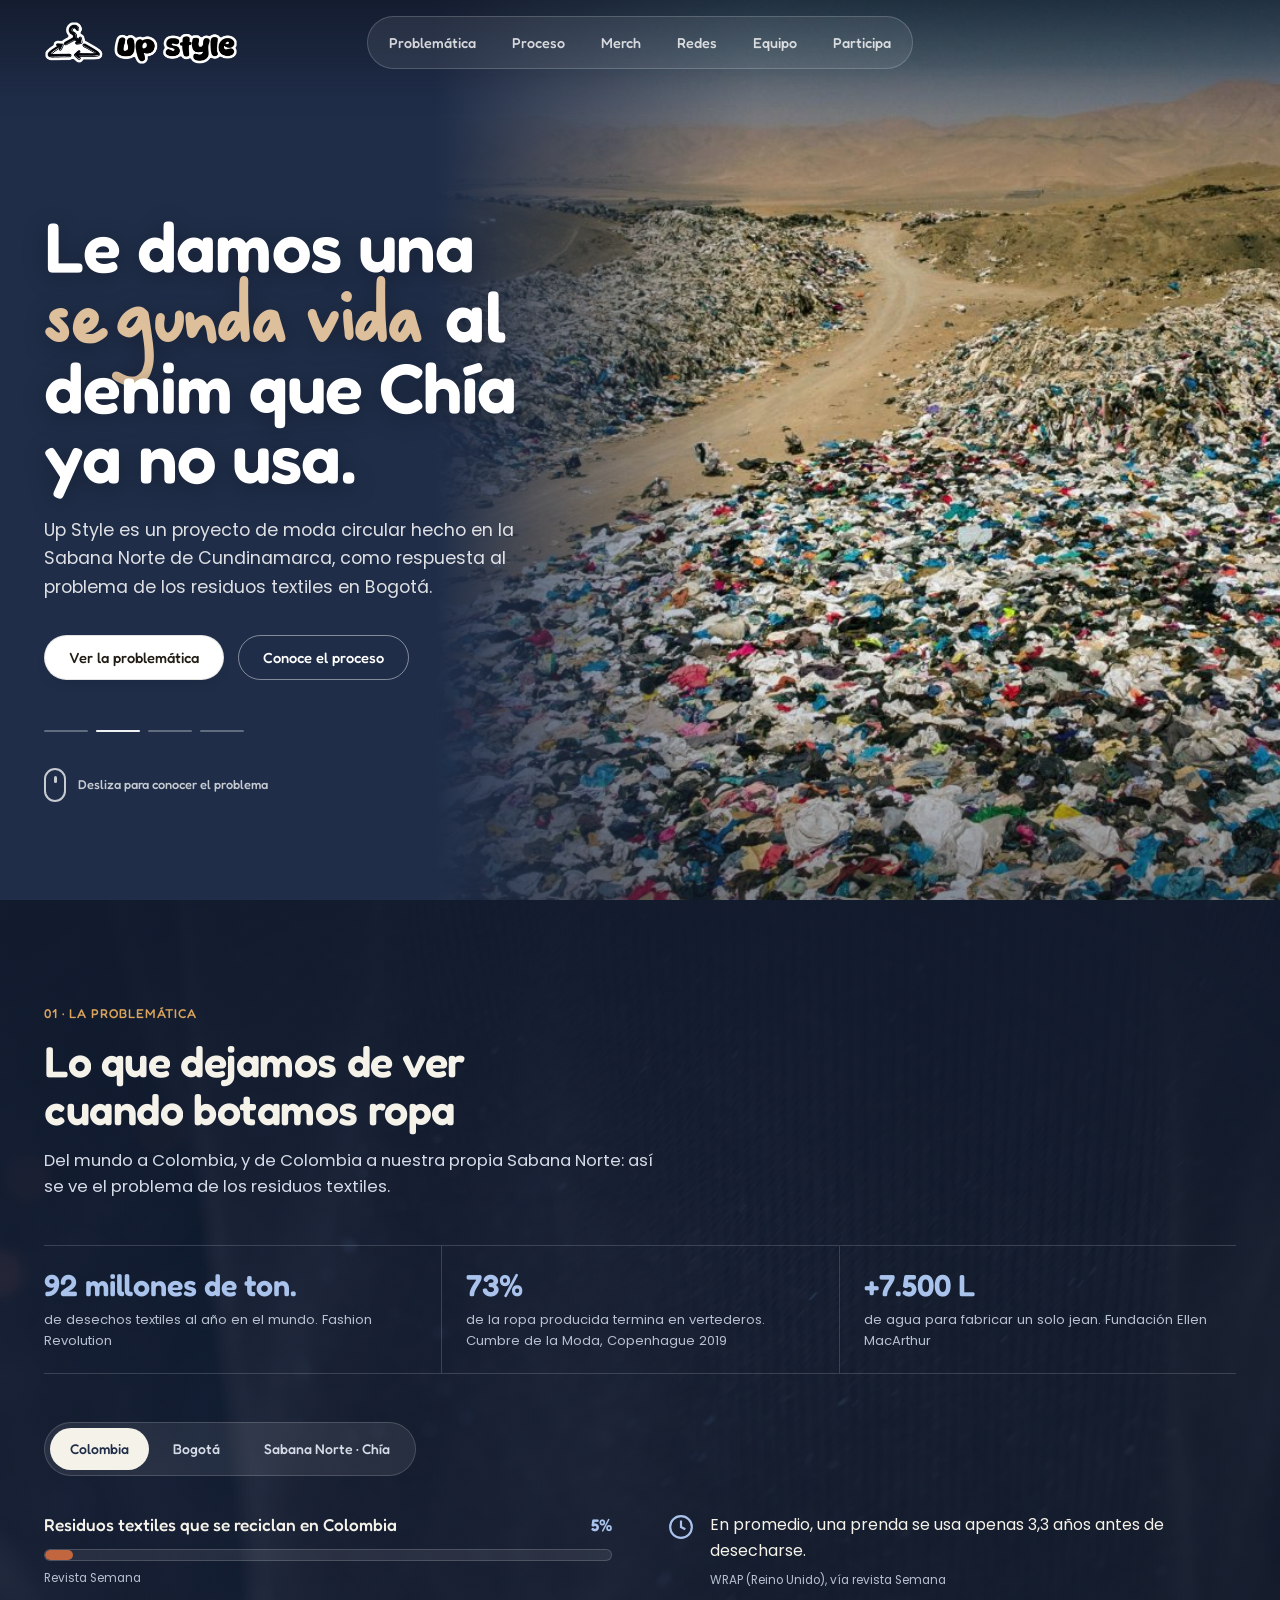
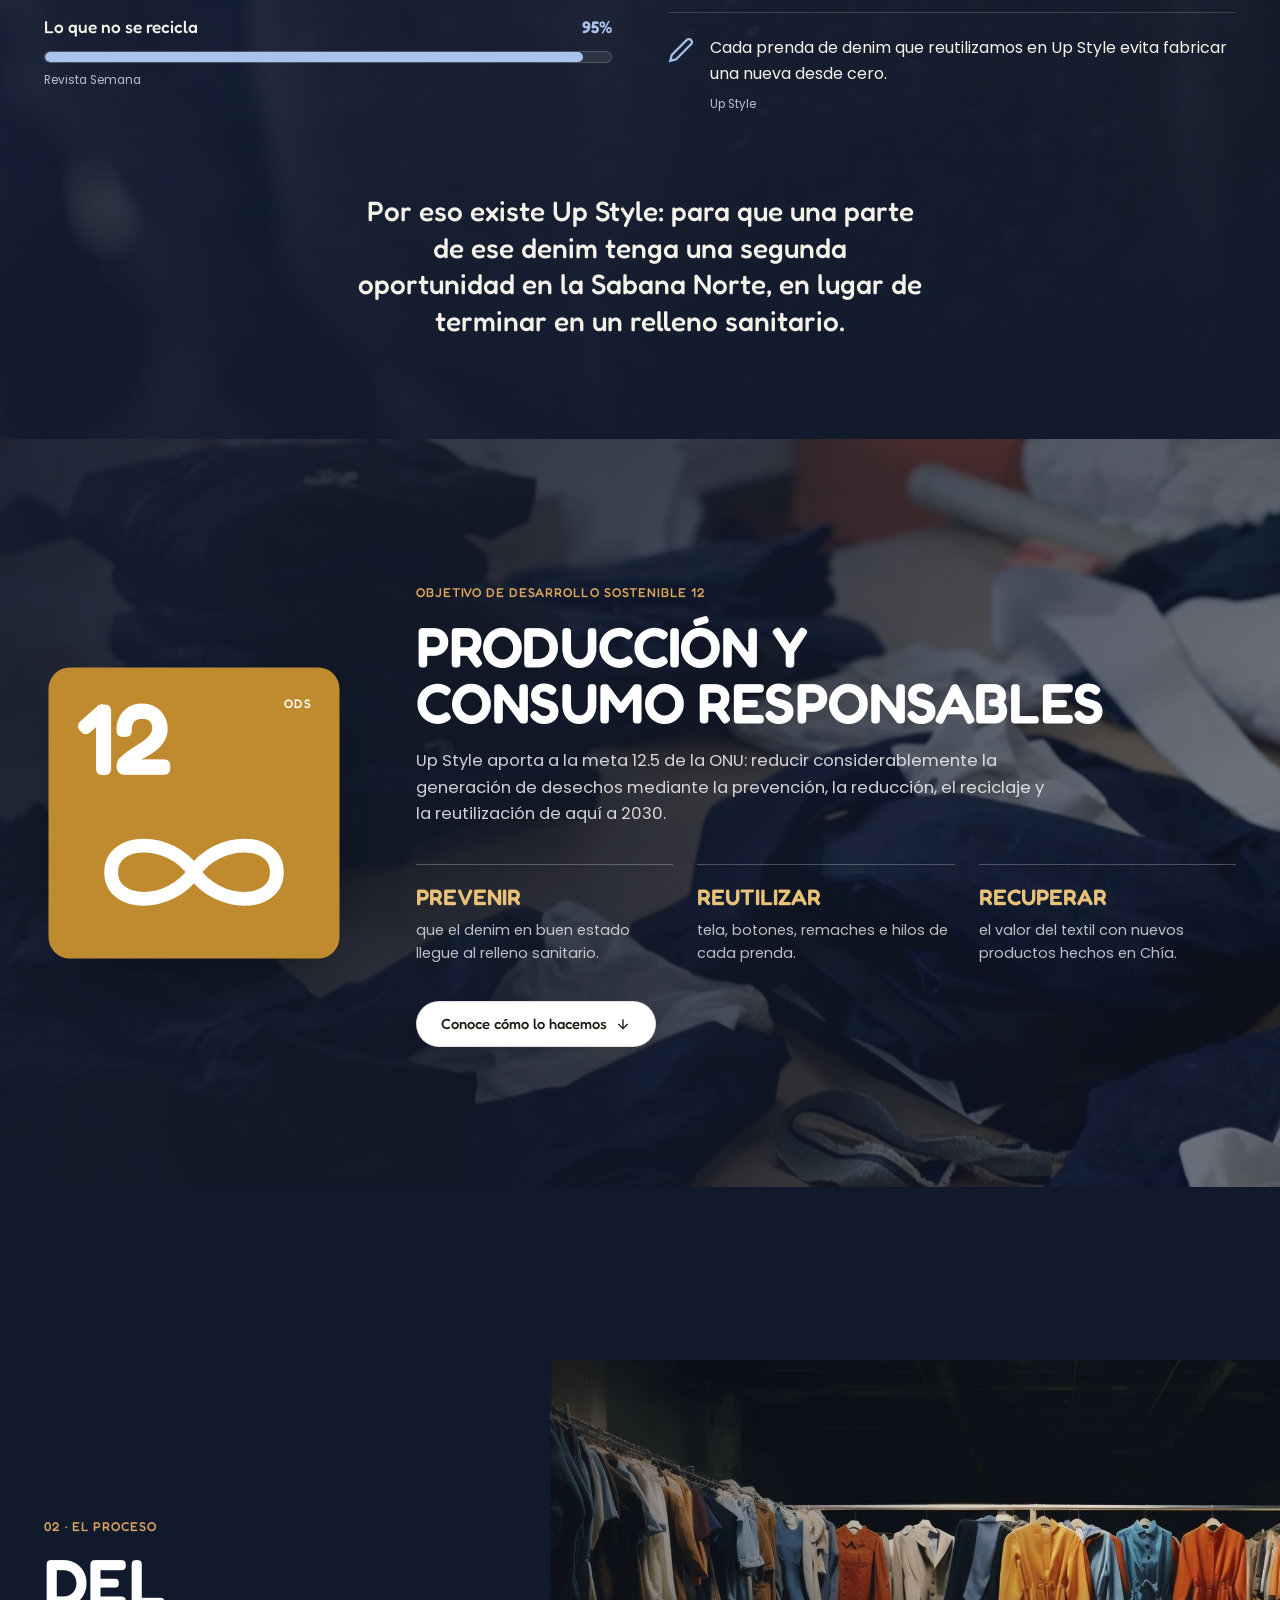
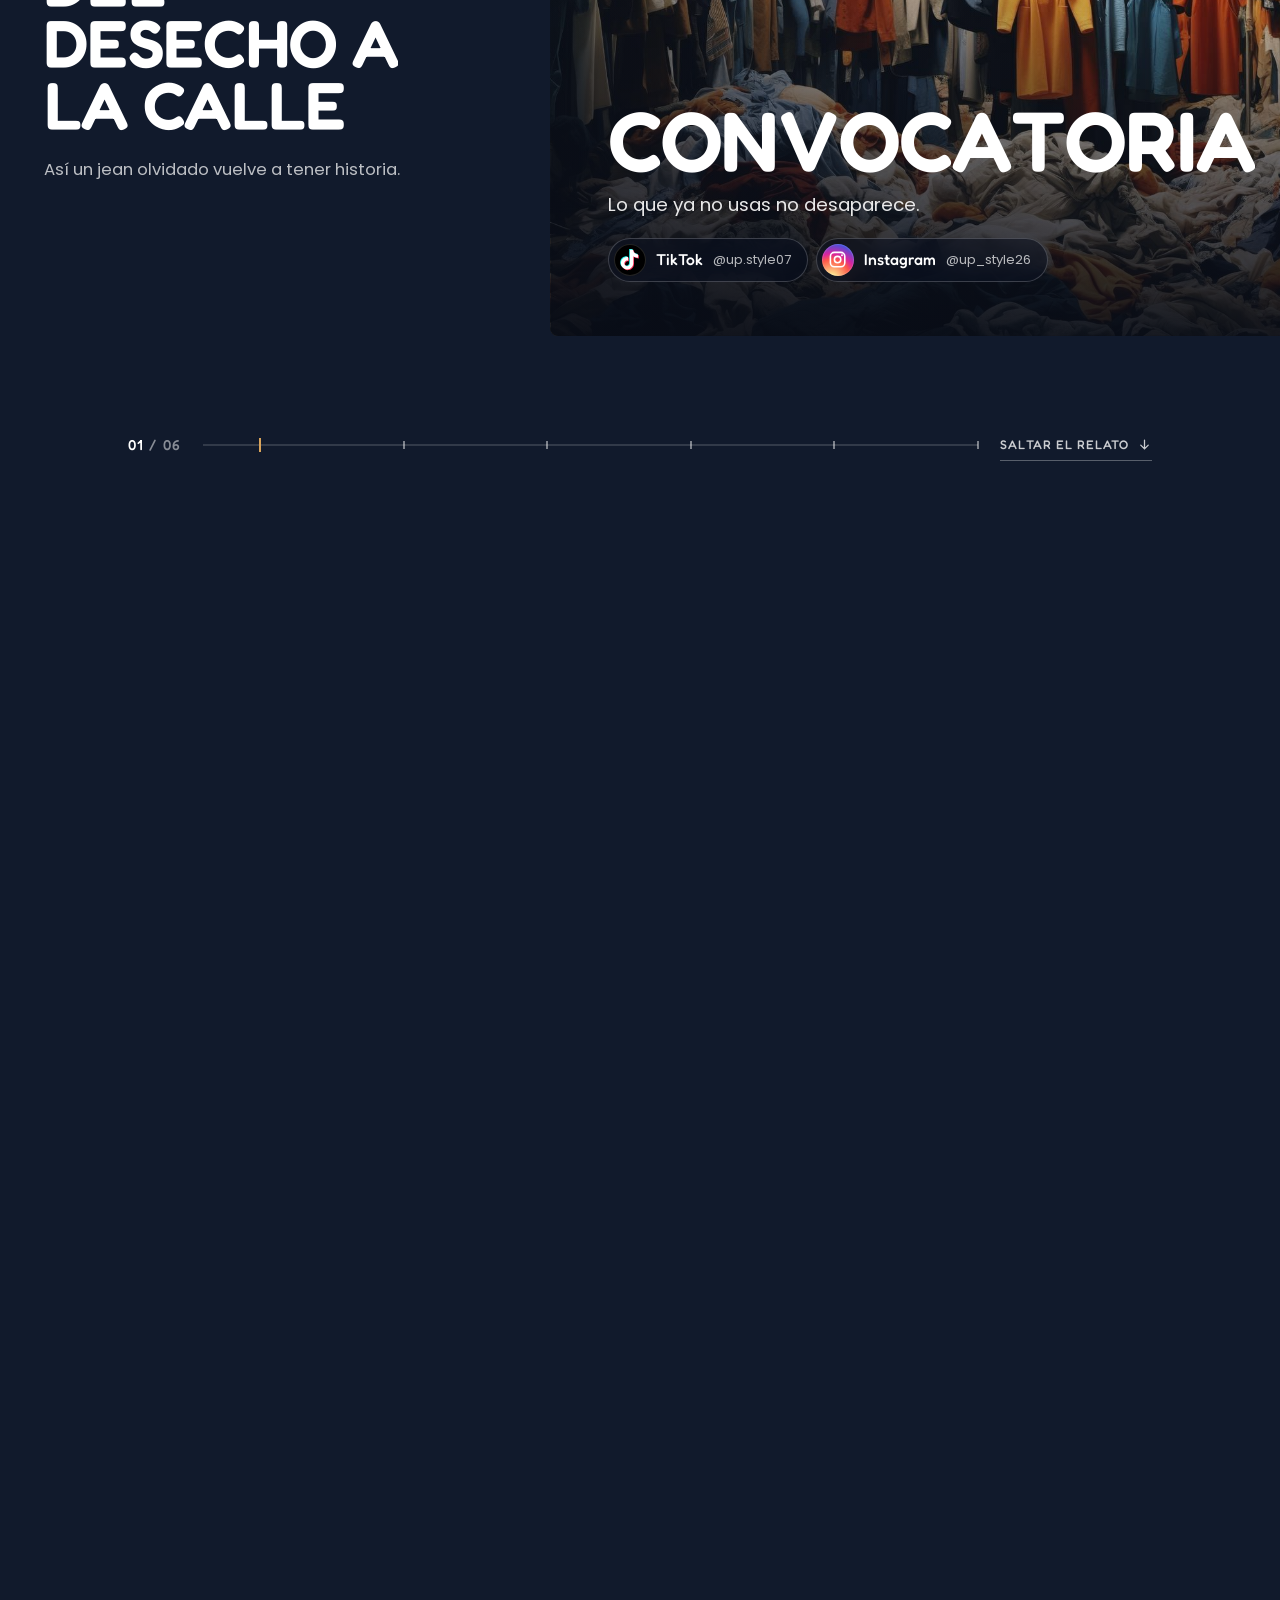
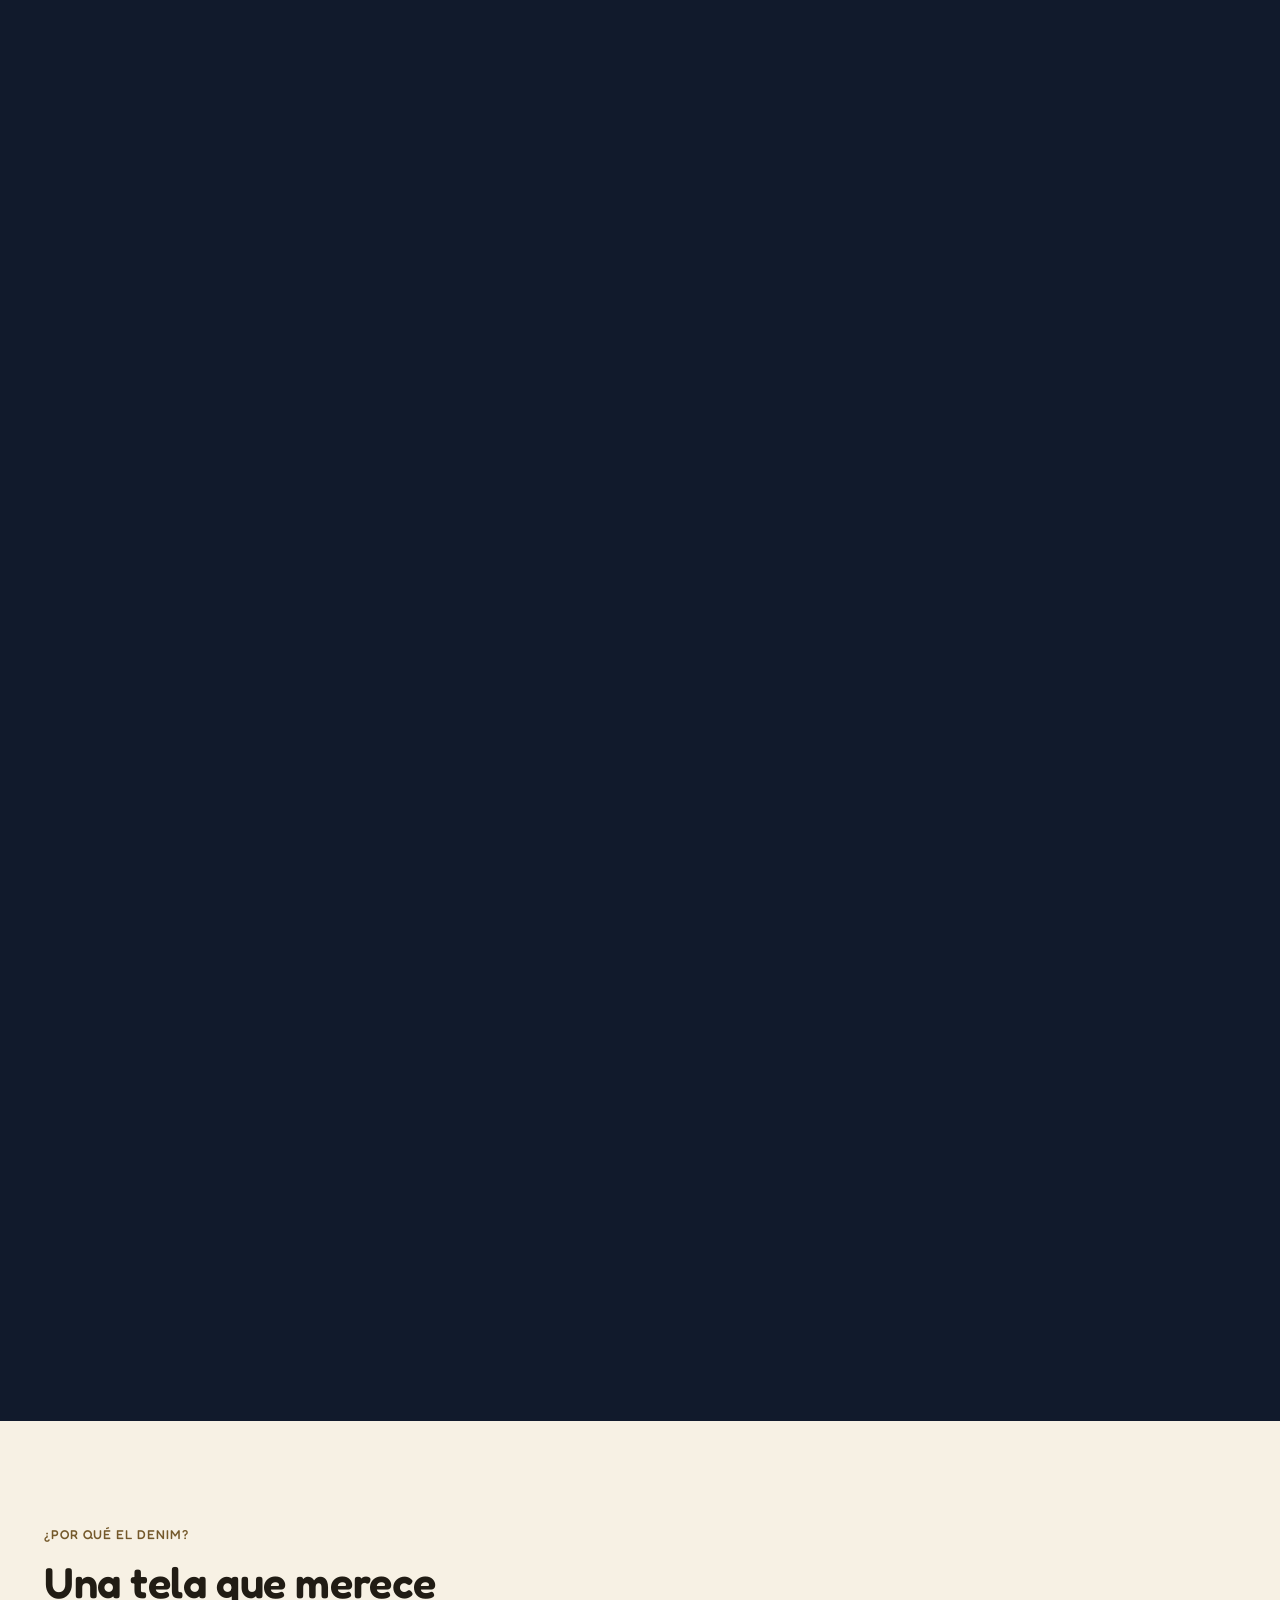
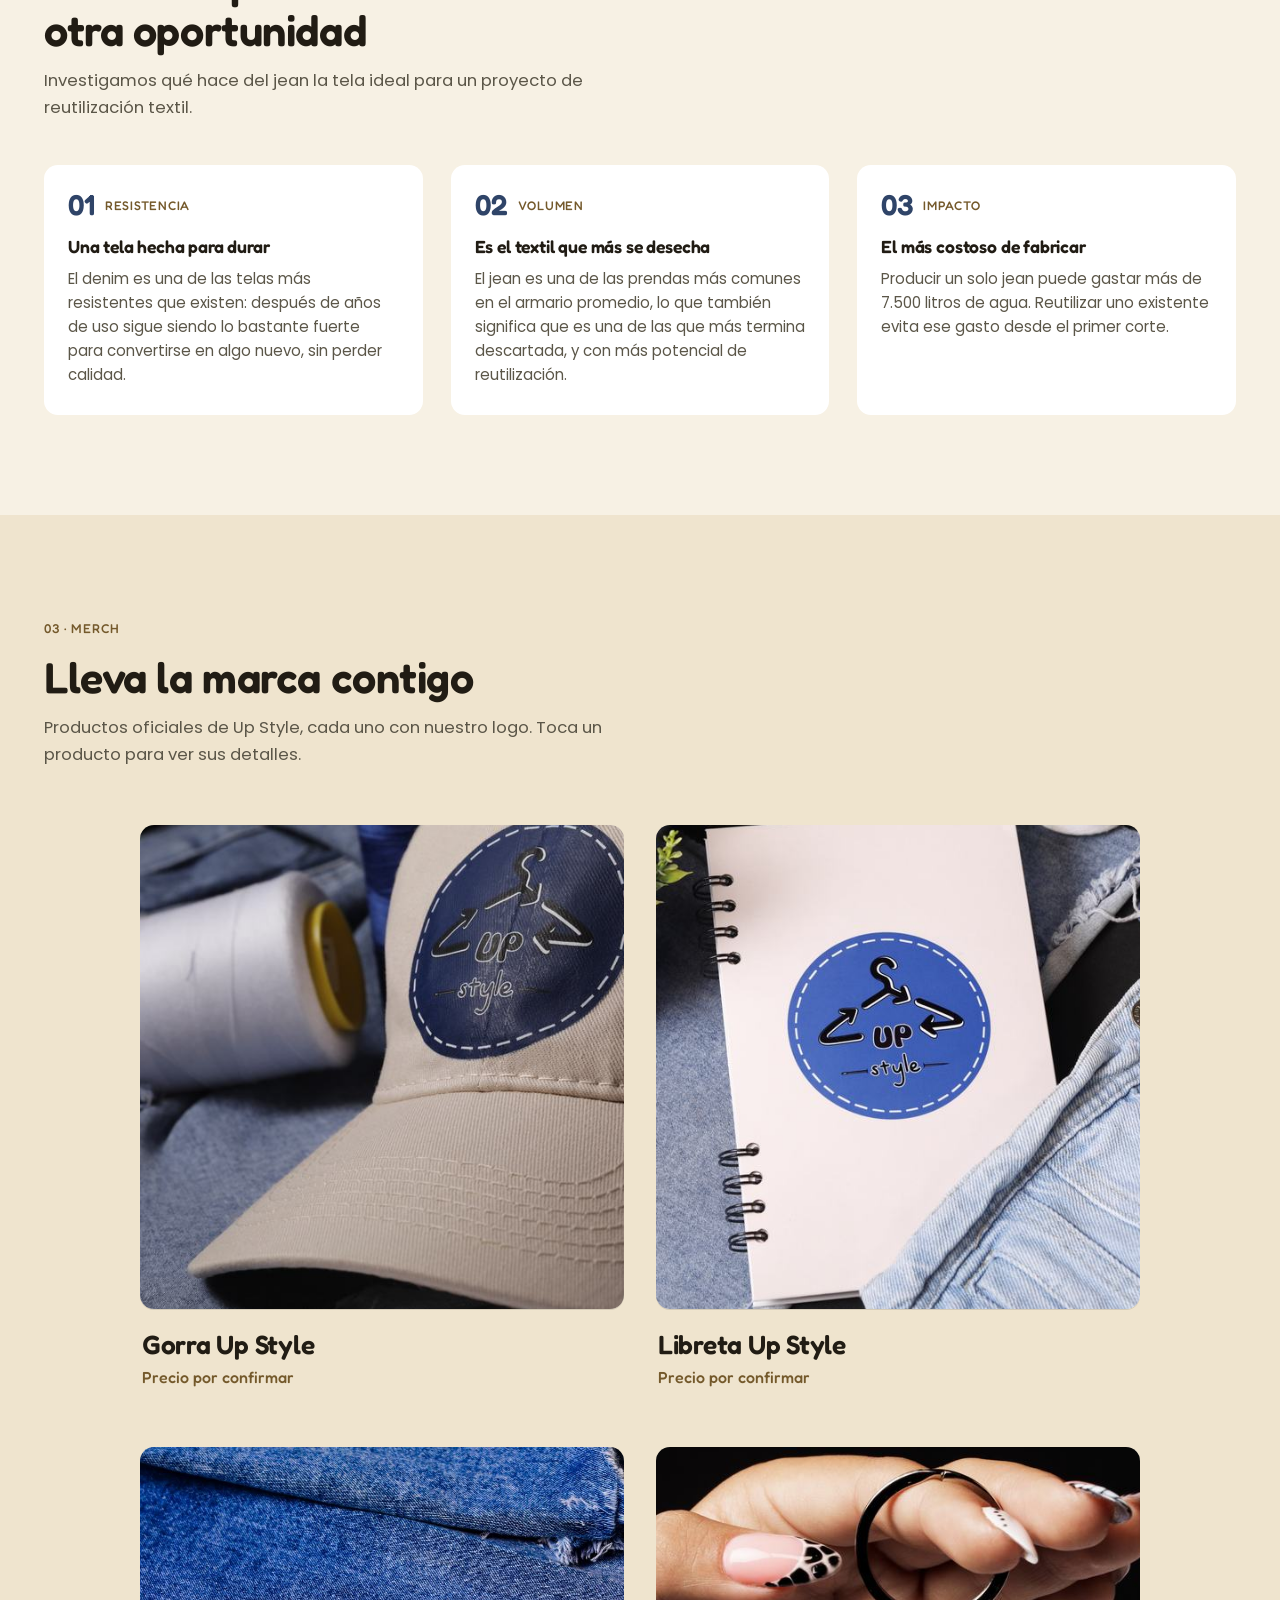
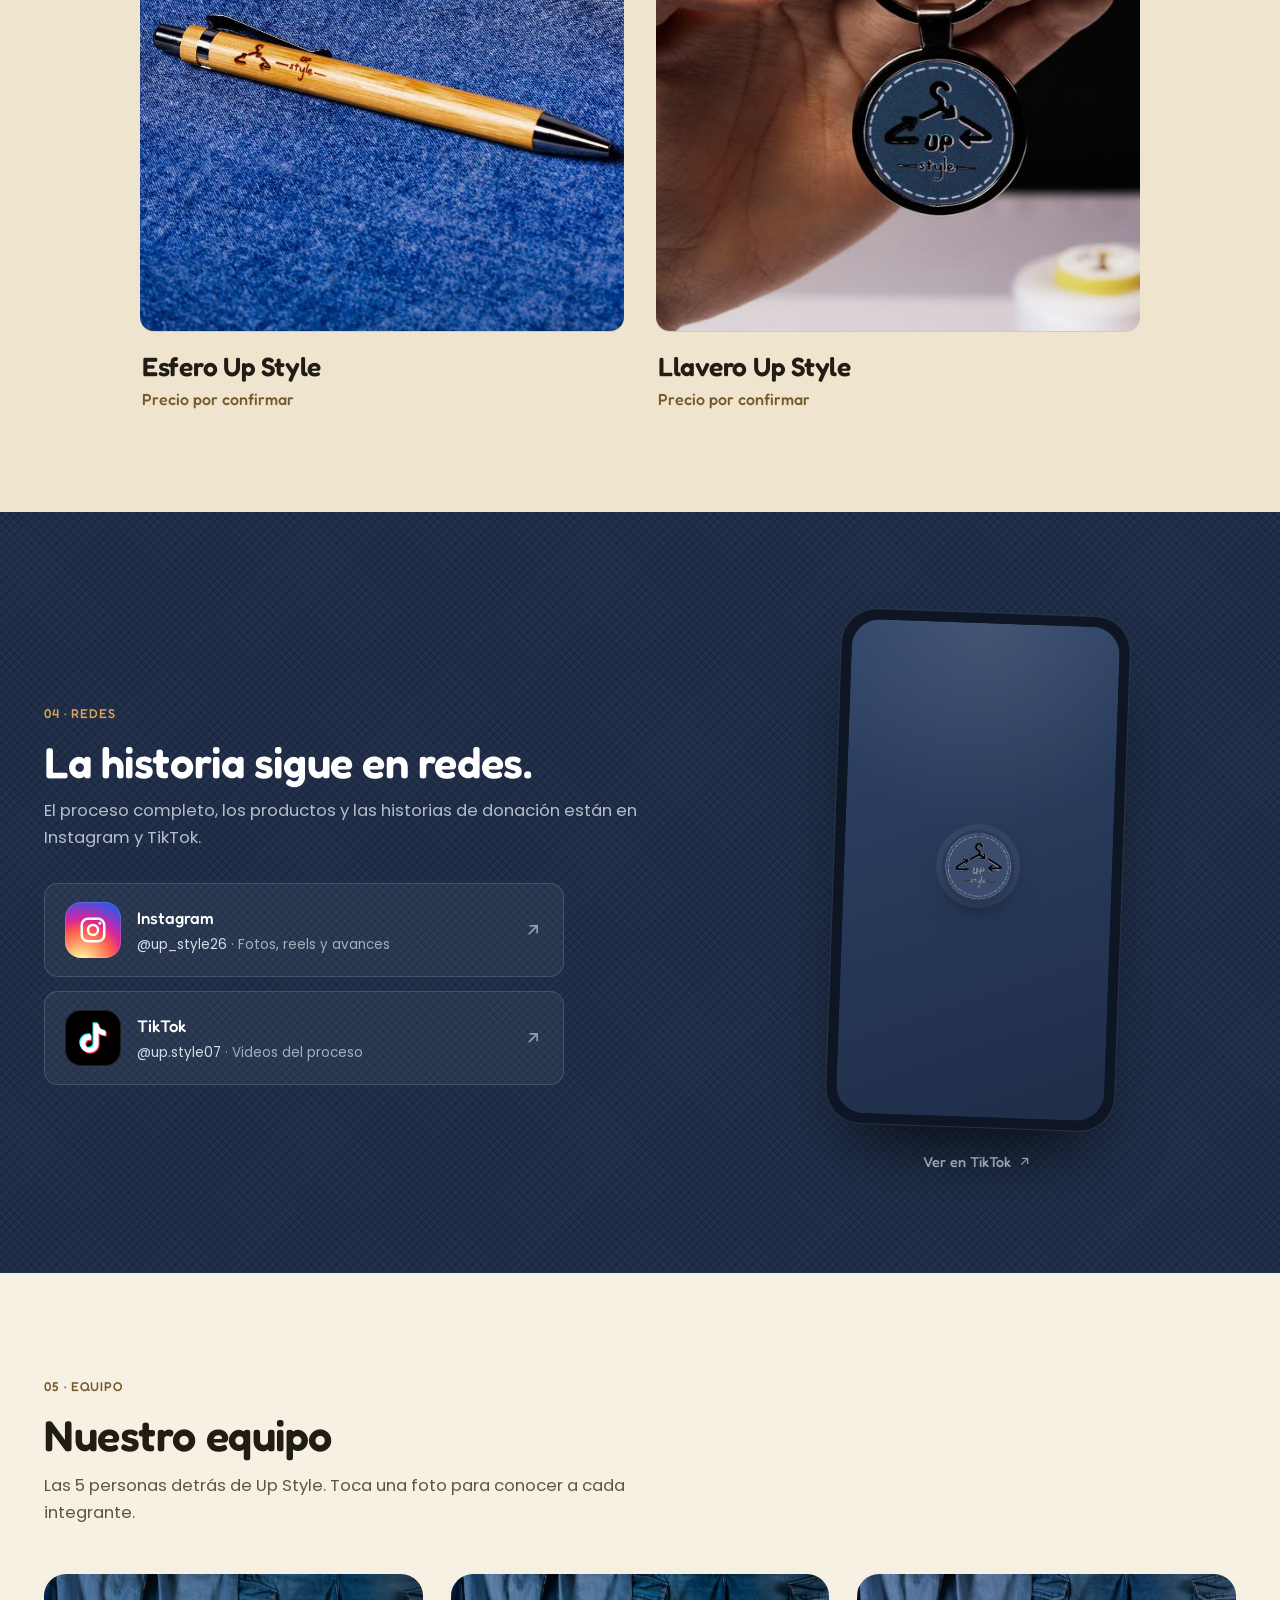
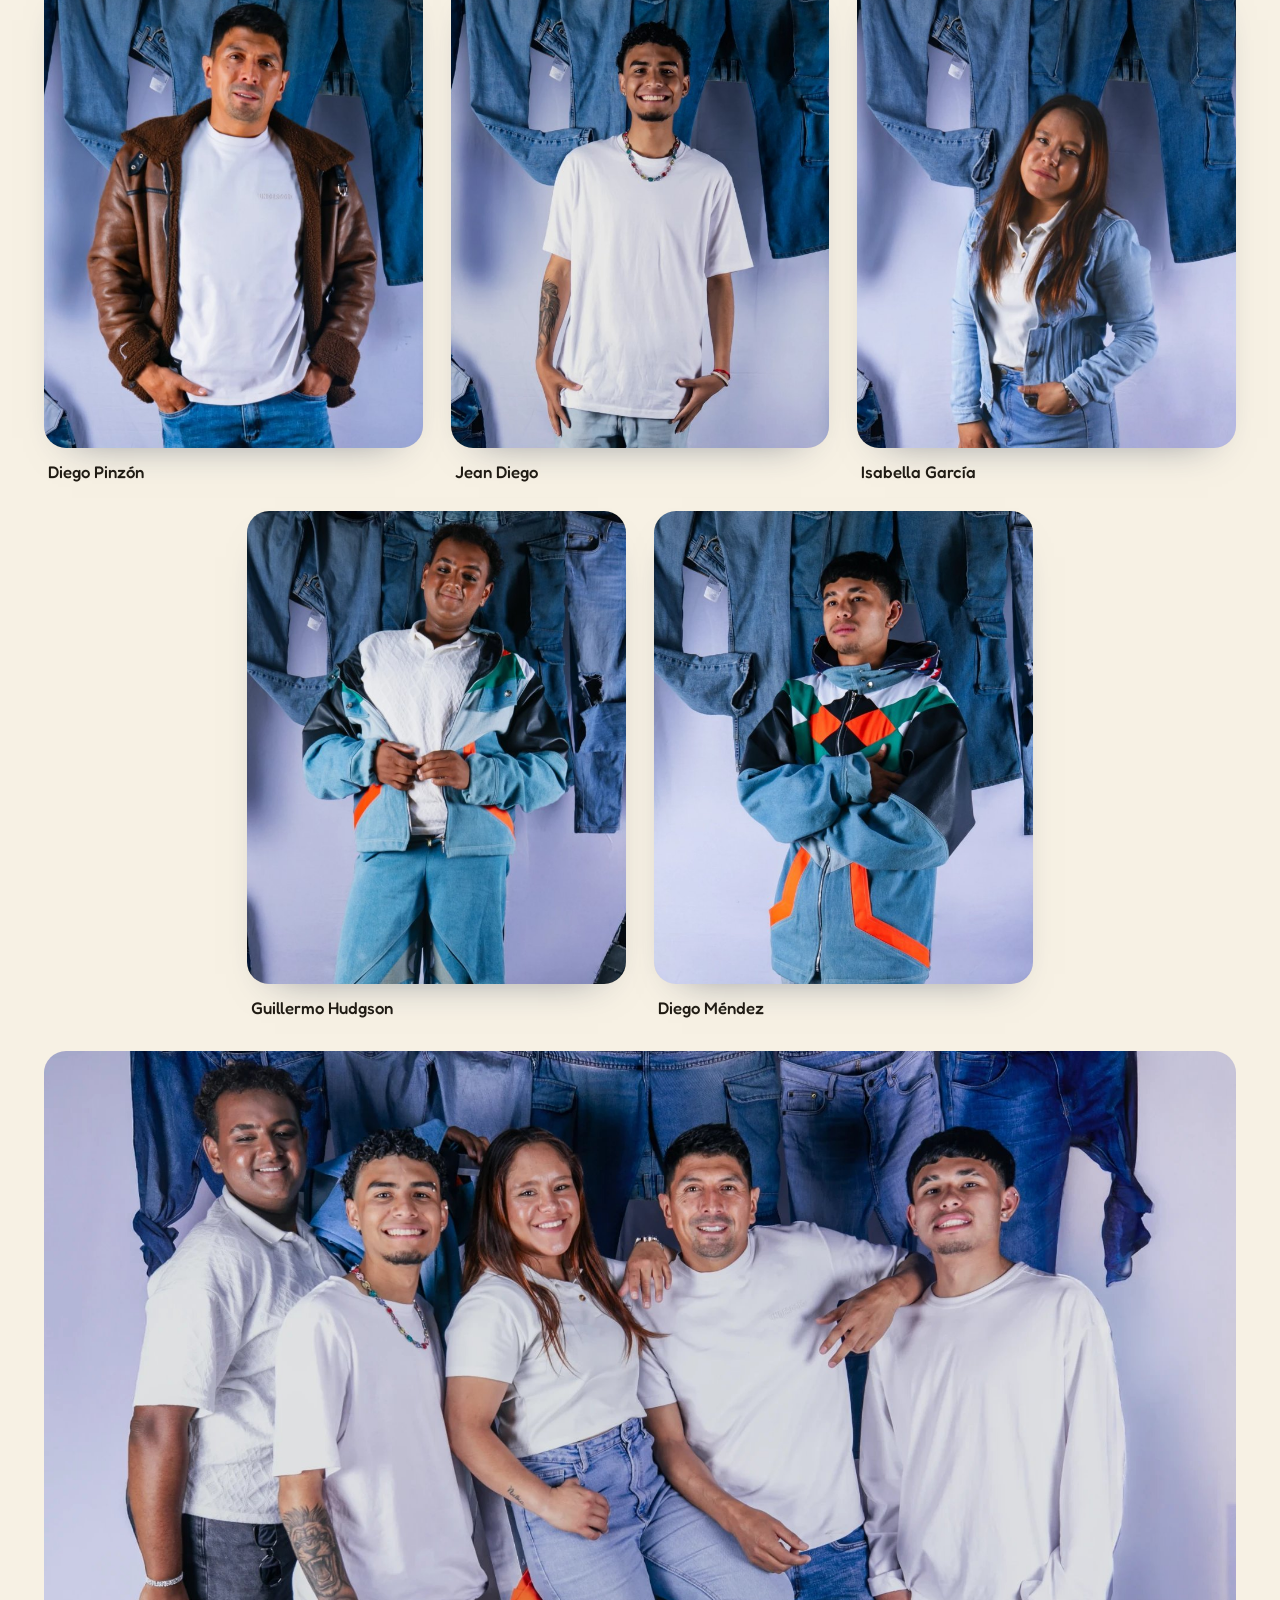
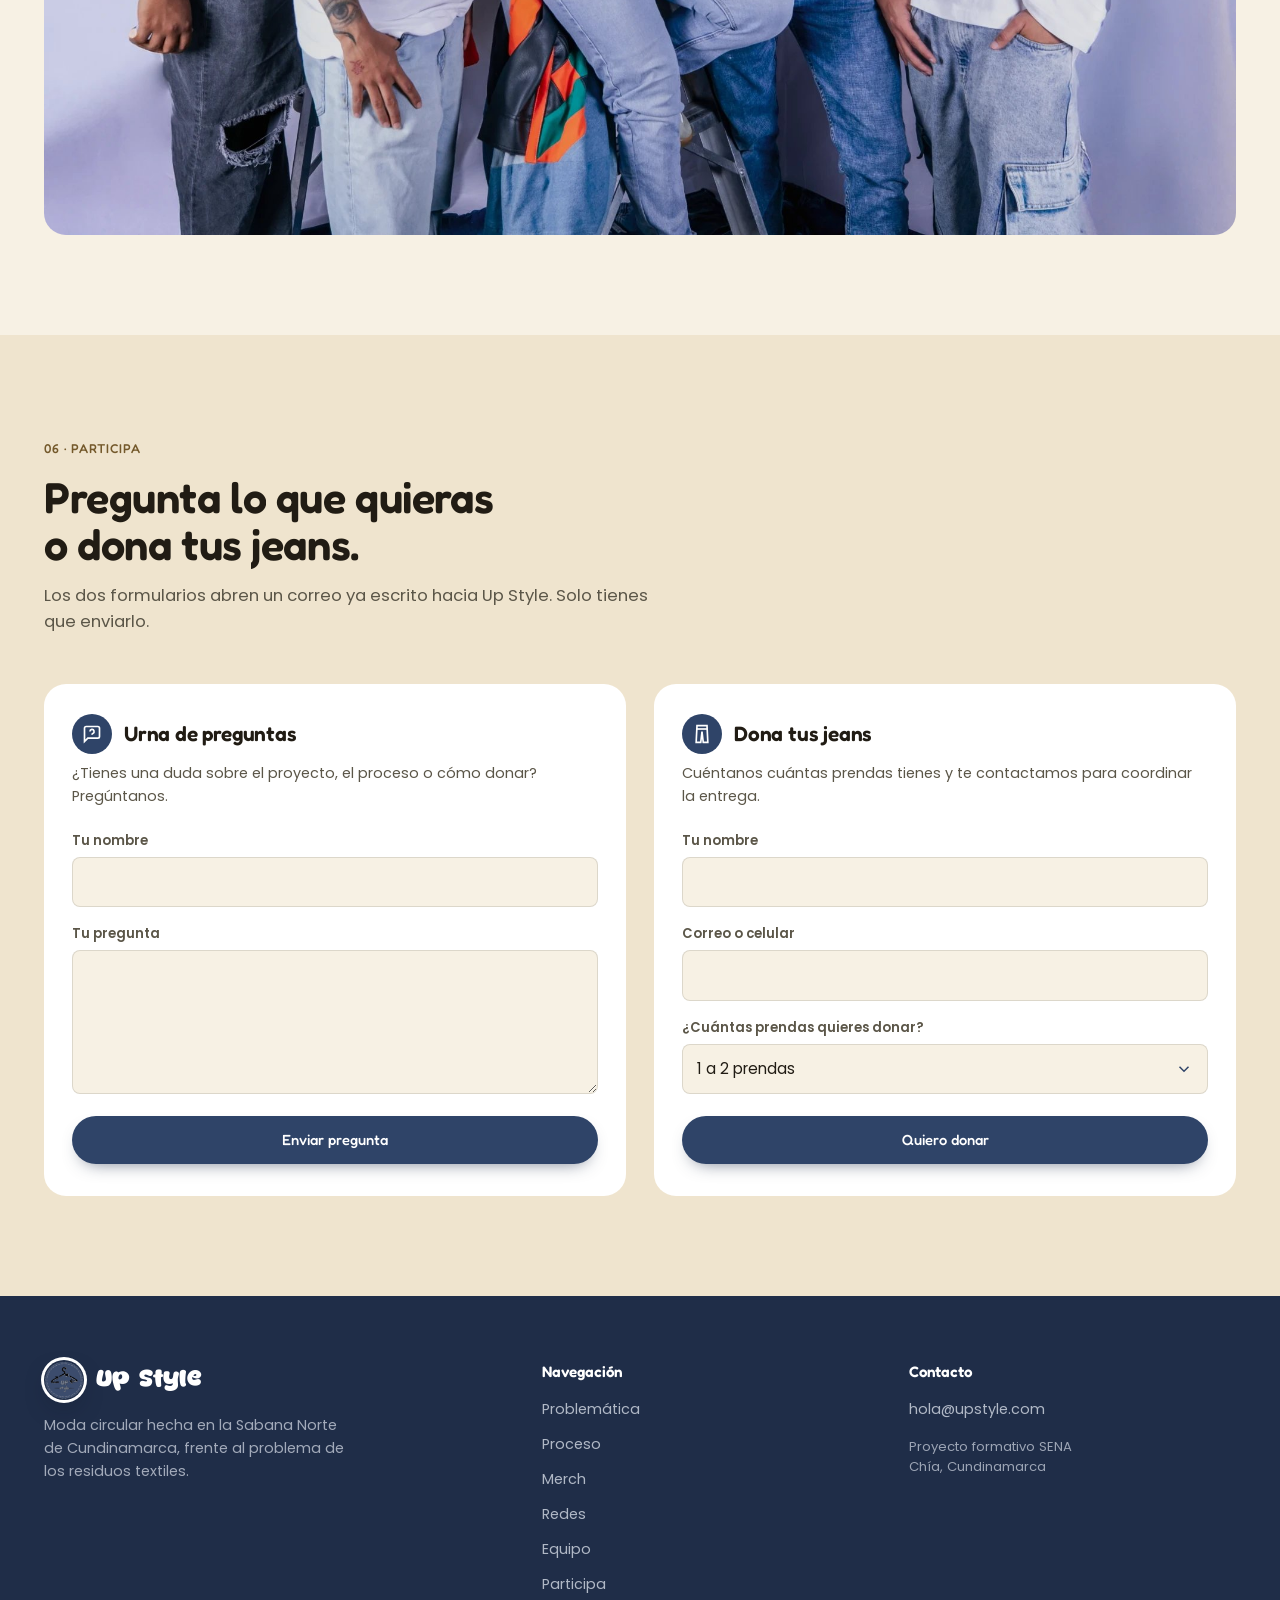
==== commit dde7a0c2: "Cambia el fondo de Problemática por la textura de tejido azul - Nuevo fondo en img/secciones/problem" ====
--- a/index.html
+++ b/index.html
@@ -123,7 +123,7 @@
      ============================================================ -->
 <section id="problematica">
 
-  <div class="section-bg-photo" style="background-image:url('img/fondo-problematica.jpg');"></div>
+  <div class="section-bg-photo" aria-hidden="true"></div>
 
   <div class="wrap">
     <div class="section-head reveal">
--- a/style.css
+++ b/style.css
@@ -950,24 +950,46 @@
    == 6. PROBLEMÁTICA
    ================================================================ */
 
-/* Foto de fondo muy suave */
+/* Sección oscura sobre textura de tejido azul: los colores de texto se
+   redefinen aquí para que todos los componentes queden en tono claro */
+#problematica {
+  --ink: #F5F2EA;
+  --ink-soft: #D6DCE7;
+  --ink-faint: #B7C0CF;
+  --denim: #A9C3EC;          /* azul claro: cifras, íconos y barras */
+  --tan-text: var(--thread); /* etiqueta superior en dorado */
+  --line: rgba(255, 255, 255, 0.16);
+  --card: rgba(255, 255, 255, 0.08);
+  color: var(--ink);
+  background: var(--denim-noche);
+}
+
+/* Foto de fondo: horizontal en computador y tableta, vertical en celular */
 .section-bg-photo {
   position: absolute;
   inset: 0;
   z-index: 0;
+  background-image: url("img/secciones/problematica-tejido-horizontal.jpg");
+  background-image: image-set(url("img/secciones/problematica-tejido-horizontal.webp") type("image/webp"), url("img/secciones/problematica-tejido-horizontal.jpg") type("image/jpeg"));
   background-size: cover;
-  background-position: center;
-  opacity: 0.55;
-}
+  background-position: 42% 50%;
+}
+@media (max-width: 700px) {
+  .section-bg-photo {
+    background-image: url("img/secciones/problematica-tejido-vertical.jpg");
+    background-image: image-set(url("img/secciones/problematica-tejido-vertical.webp") type("image/webp"), url("img/secciones/problematica-tejido-vertical.jpg") type("image/jpeg"));
+    background-position: 50% 50%;
+  }
+}
+/* Capa azul noche: más densa arriba y en los bordes, donde está el texto
+   y donde la foto deja ver el fondo claro del estudio */
 .section-bg-photo::after {
   content: "";
   position: absolute;
   inset: 0;
-  background: linear-gradient(180deg,
-    var(--bg) 0%,
-    color-mix(in srgb, var(--bg) 82%, transparent) 22%,
-    color-mix(in srgb, var(--bg) 78%, transparent) 55%,
-    var(--bg) 100%);
+  background:
+    radial-gradient(ellipse 80% 70% at 50% 50%, rgba(17, 26, 44, 0) 0%, rgba(17, 26, 44, 0.55) 100%),
+    linear-gradient(180deg, rgba(17, 26, 44, 0.9) 0%, rgba(17, 26, 44, 0.72) 30%, rgba(17, 26, 44, 0.72) 70%, rgba(17, 26, 44, 0.92) 100%);
 }
 
 /* Las 3 cifras mundiales */
@@ -1050,7 +1072,7 @@
   color: var(--ink);
 }
 .tab-btn.active {
-  color: #fff;
+  color: var(--denim-deep);
 }
 /* Píldora azul que se desliza detrás del botón activo */
 .tab-indicator {
@@ -1060,7 +1082,7 @@
   bottom: 5px;
   left: 0;
   width: 0;
-  background: var(--denim);
+  background: var(--ink);
   border-radius: 100px;
   transition: transform .45s var(--ease-out), width .45s var(--ease-out);
 }
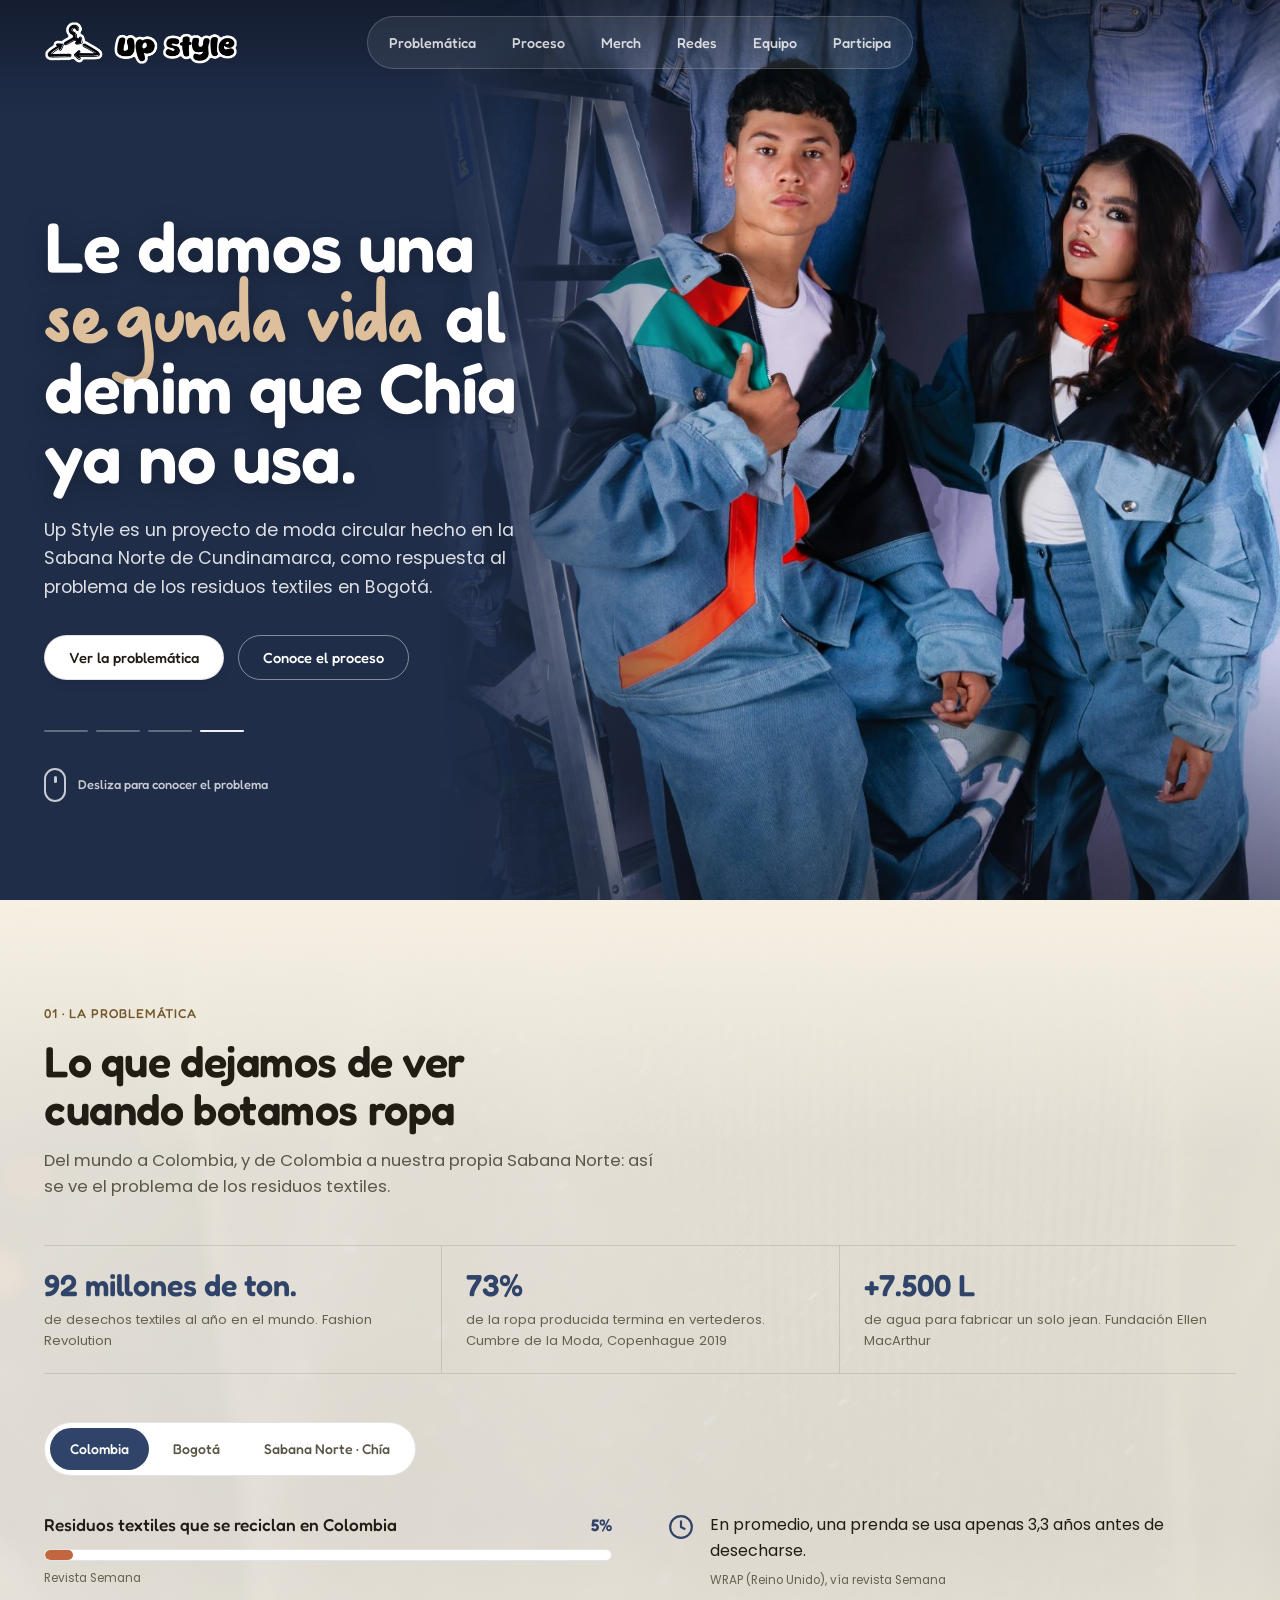
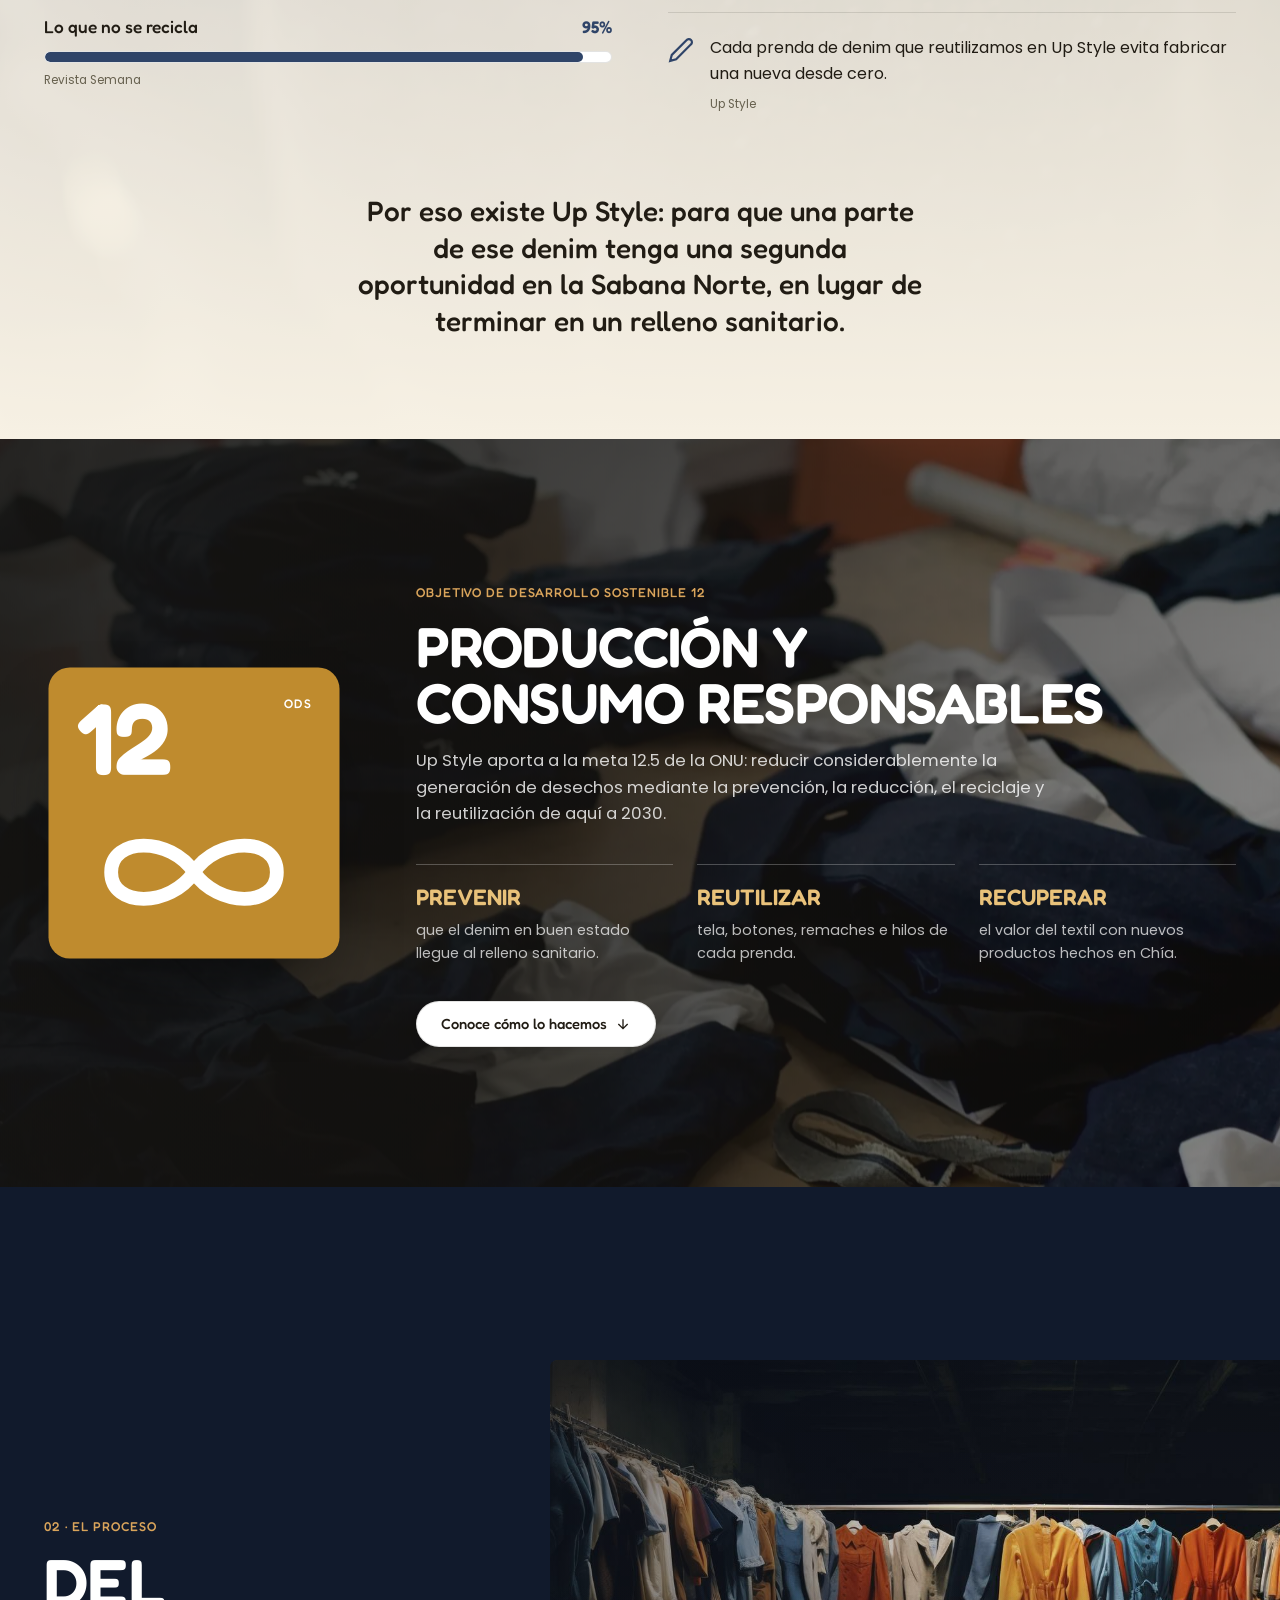
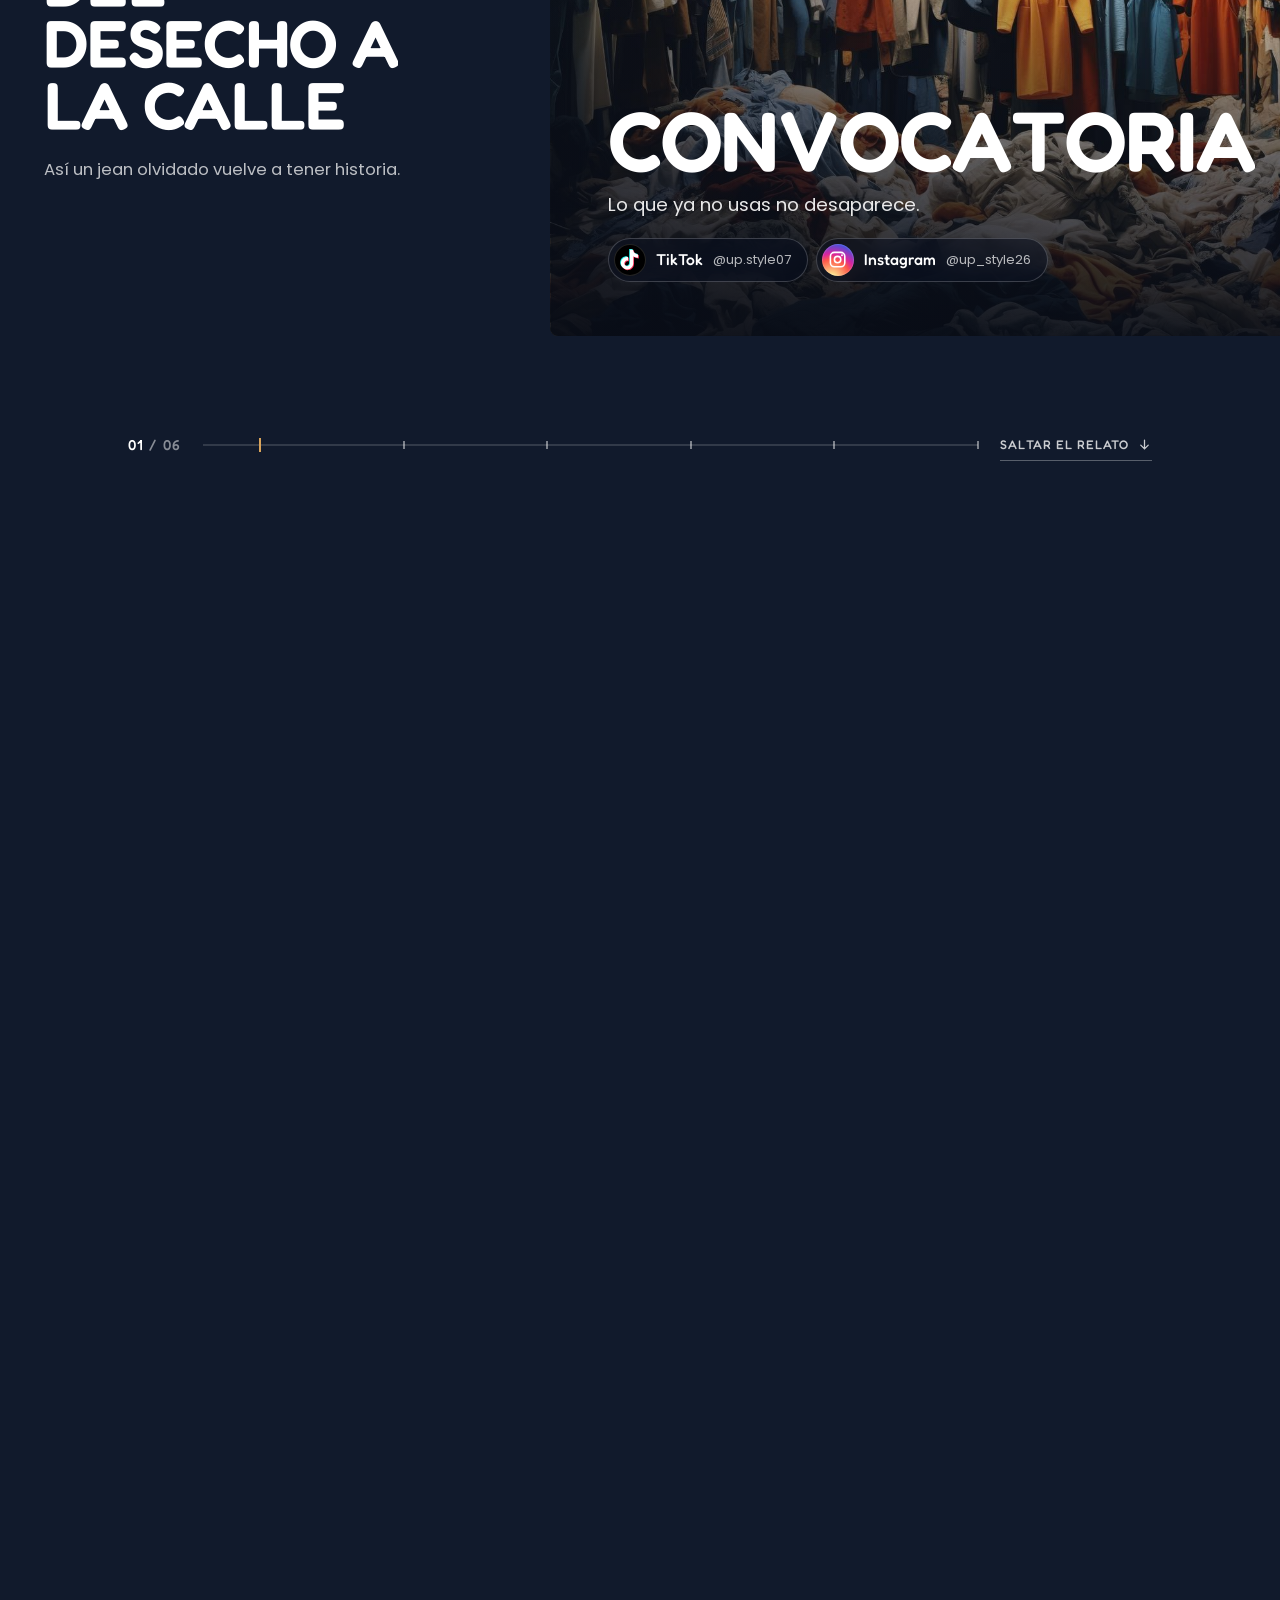
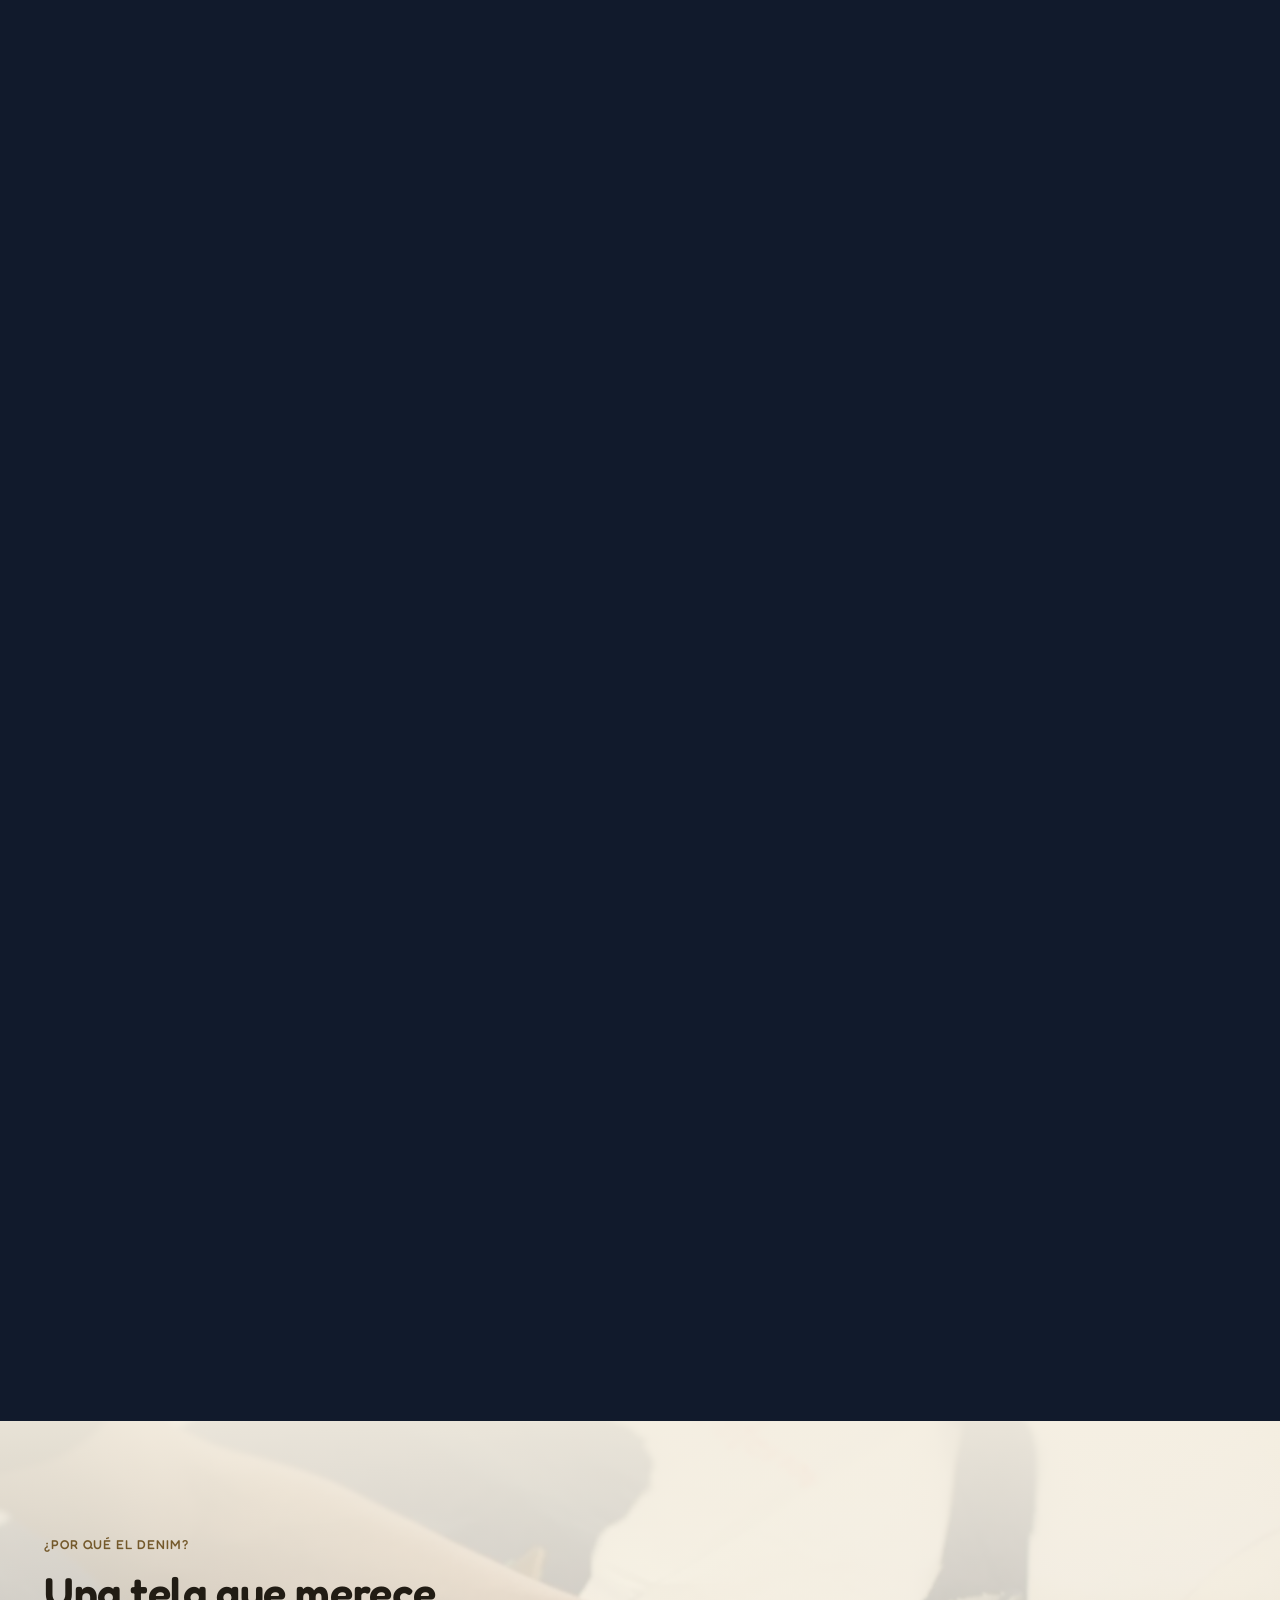
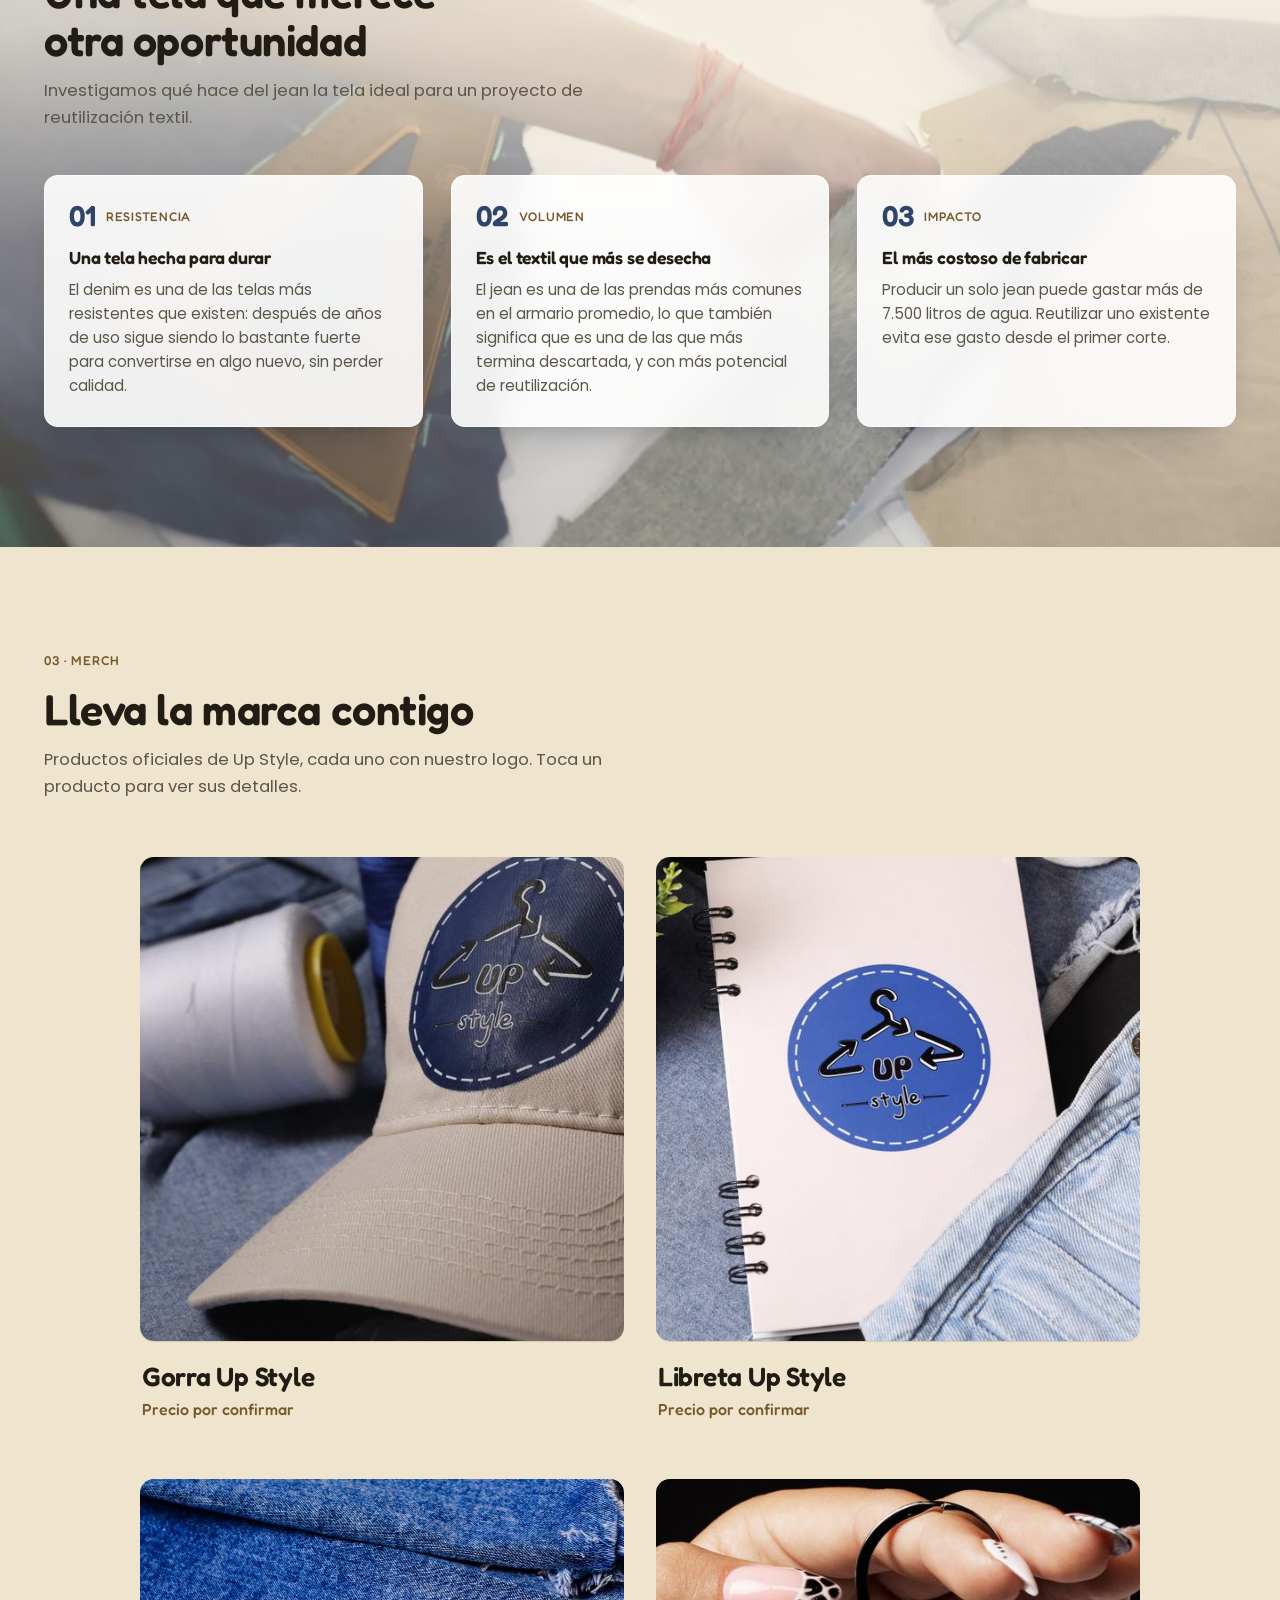
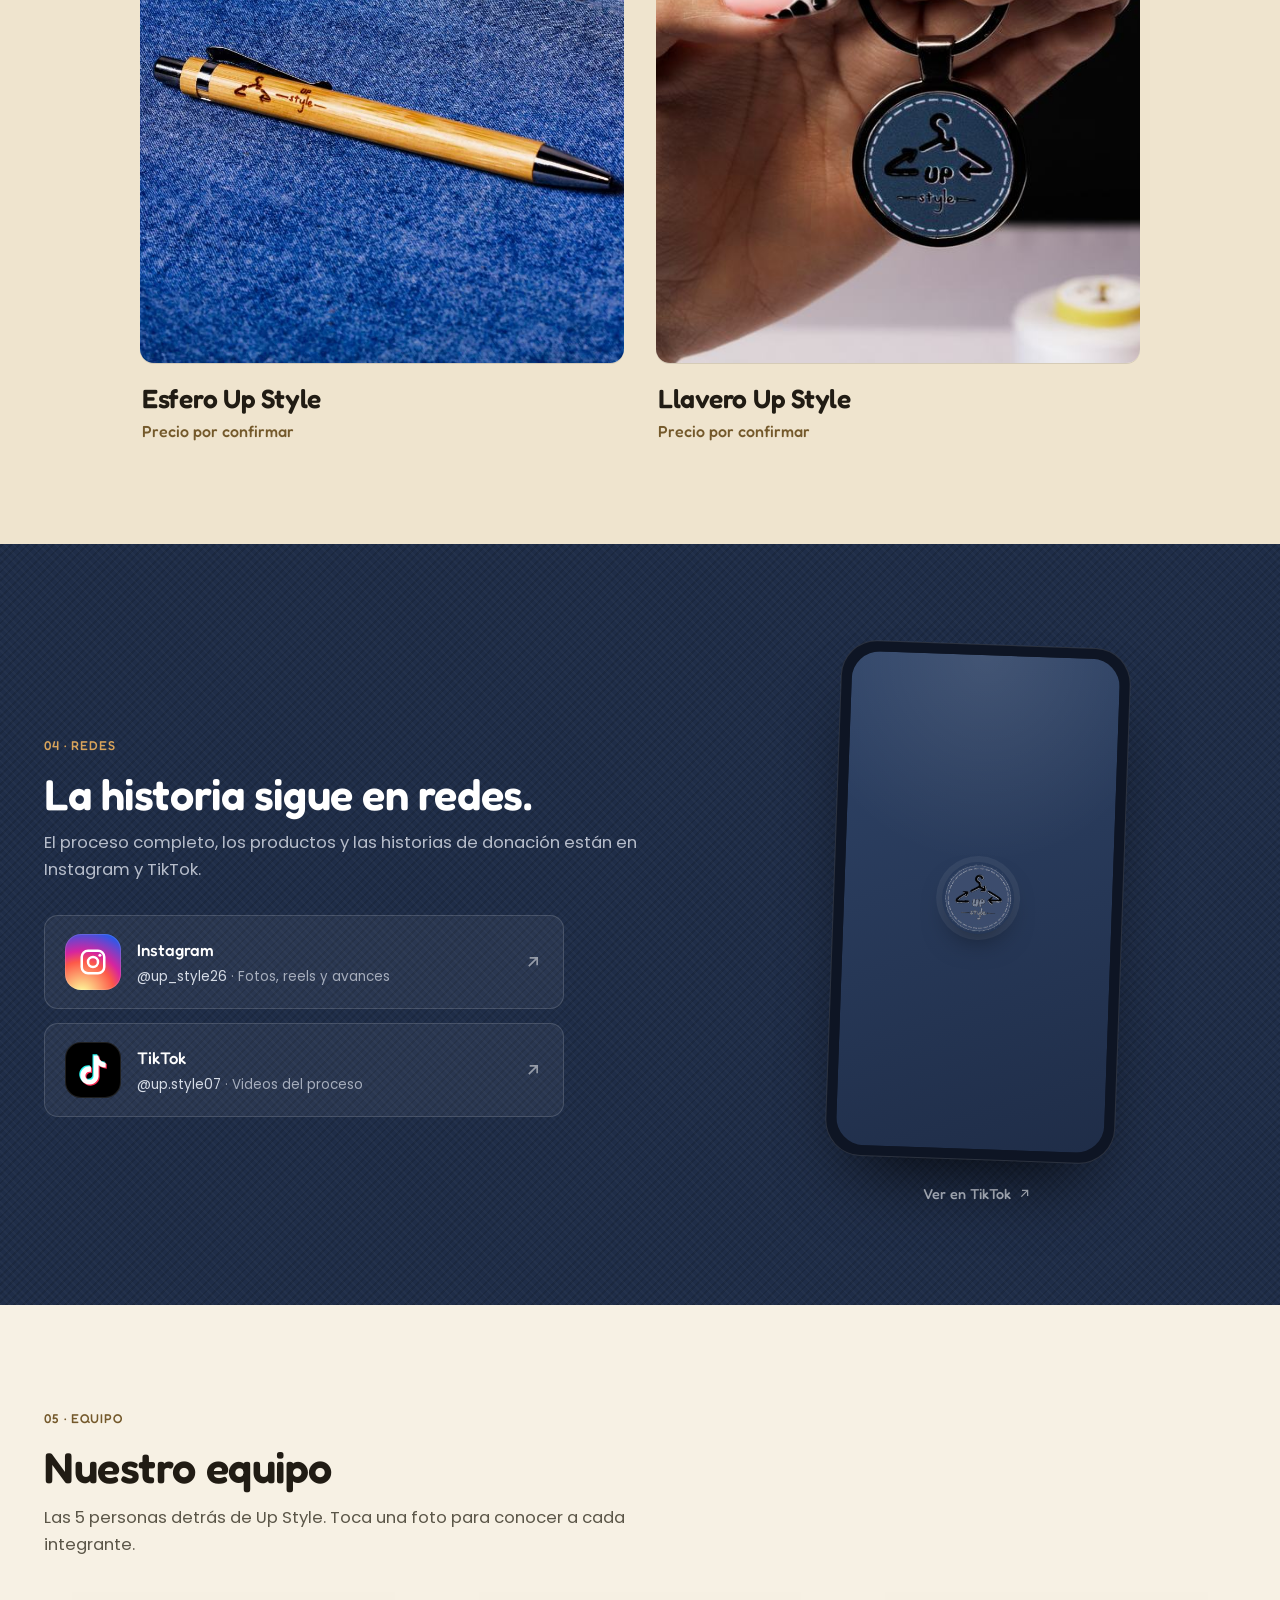
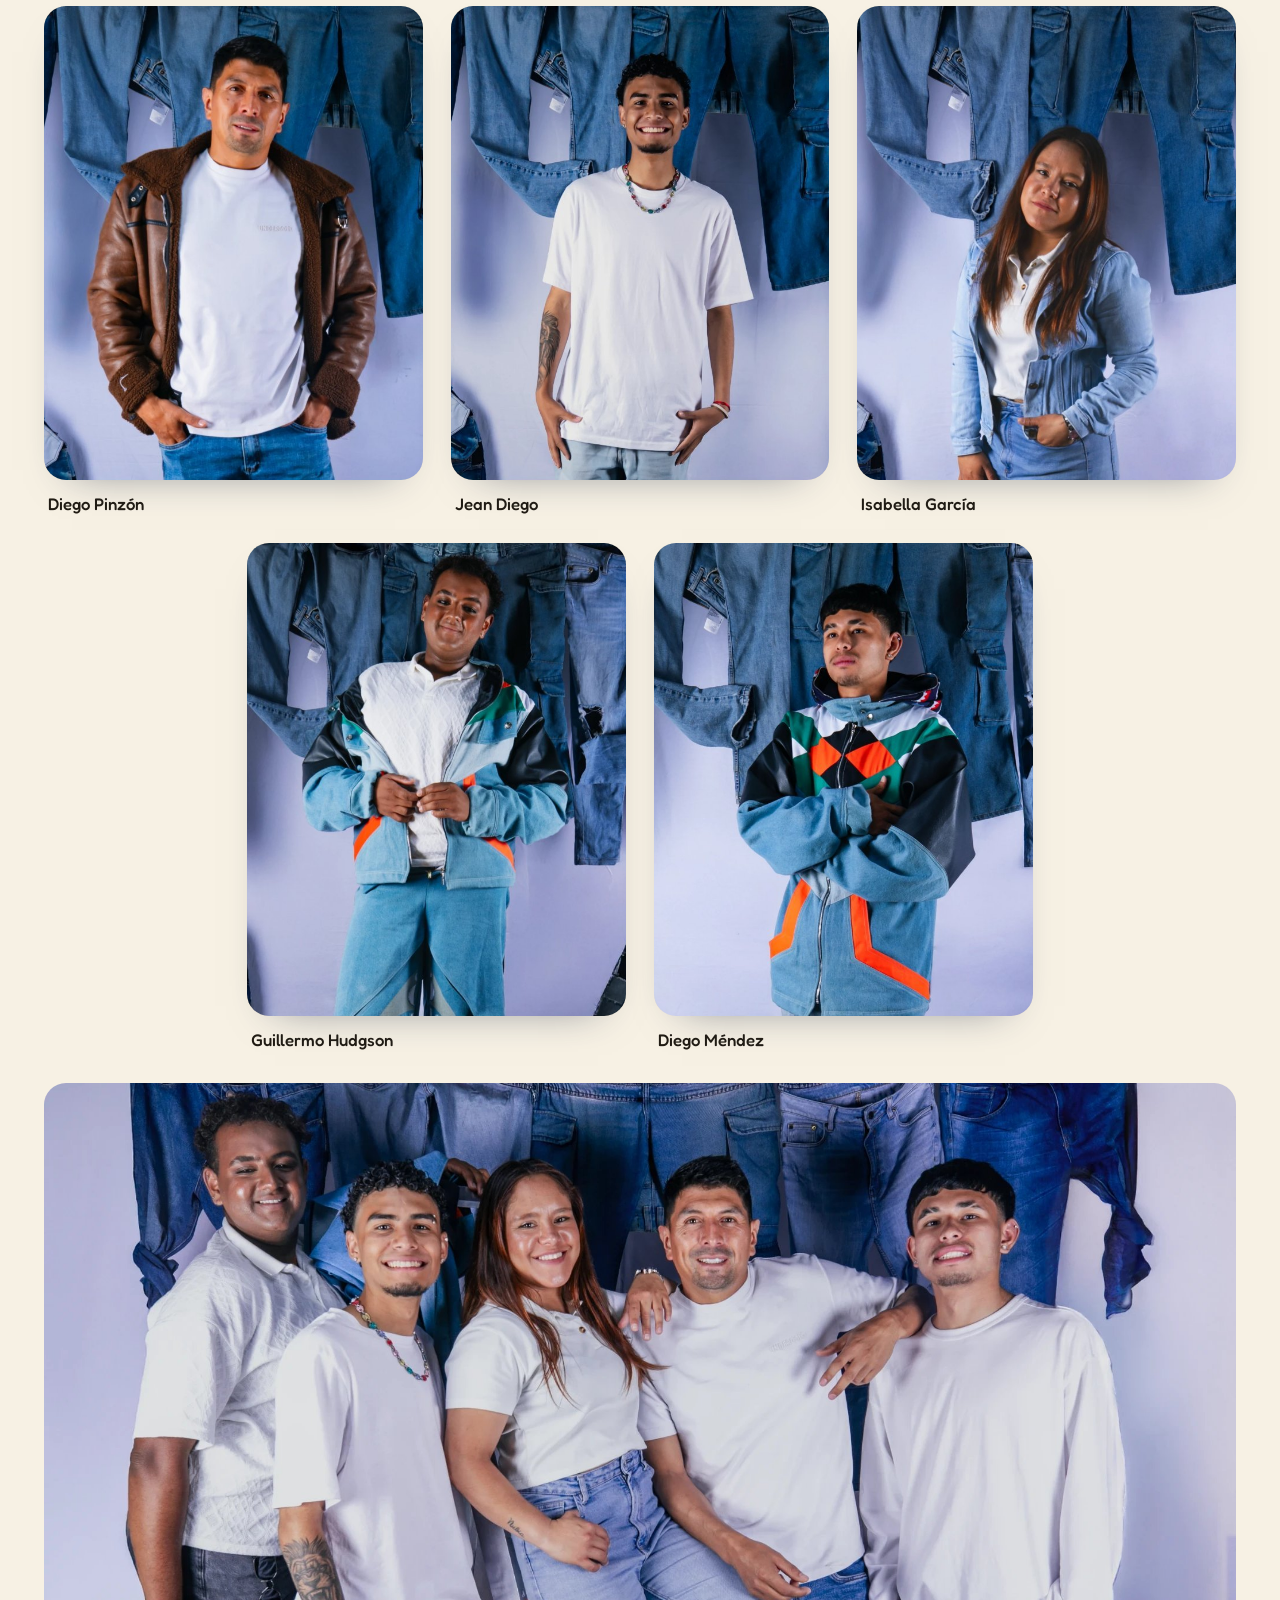
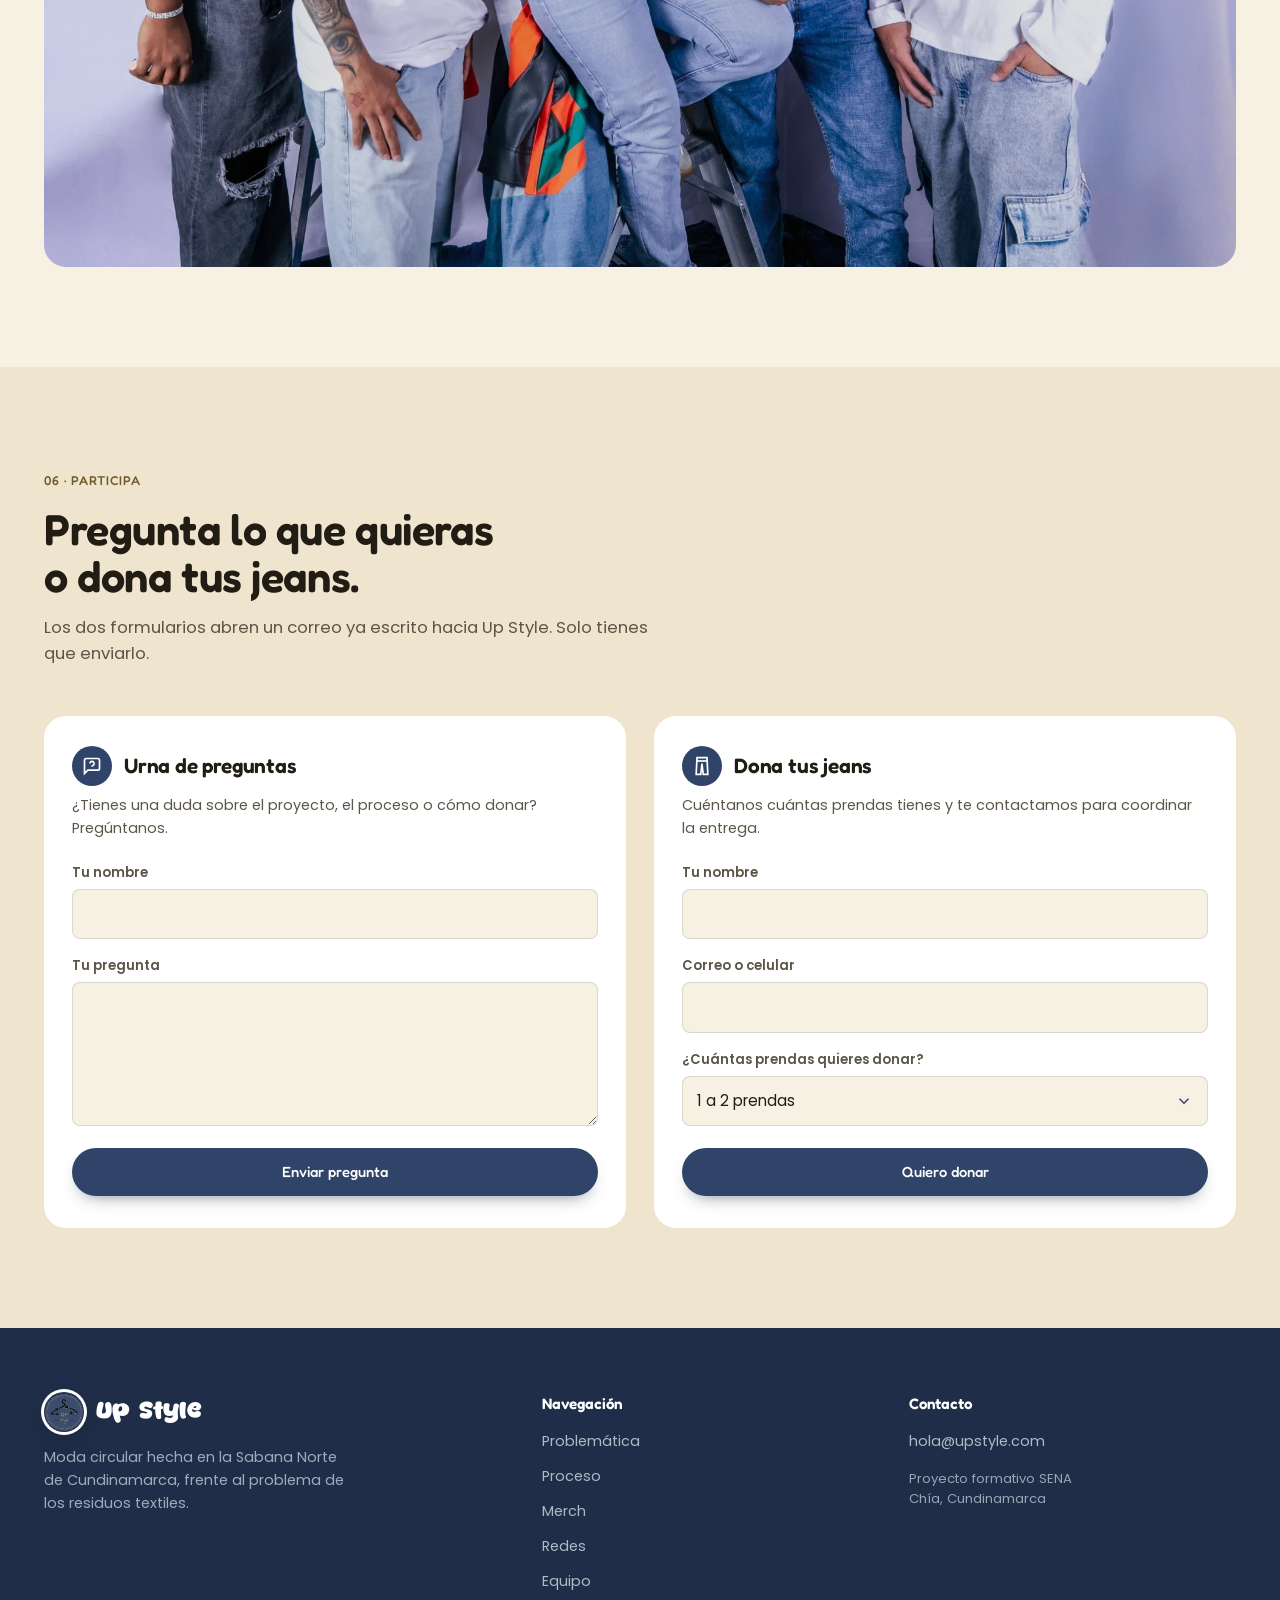
==== commit 4c29368b: "Foto de denim en "¿Por qué el denim?" y fondos sin tinte azul - "¿Por qué el denim?" pasa a ser una " ====
--- a/index.html
+++ b/index.html
@@ -424,30 +424,33 @@
     </div>
   </div>
 
-  <div class="wrap" id="por-que-el-denim">
-    <!-- ---------- ¿Por qué el denim? ---------- -->
-    <div class="section-head reveal denim-head">
-      <p class="eyebrow">¿Por qué el denim?</p>
-      <h2>Una tela que merece otra oportunidad</h2>
-      <p class="lede">Investigamos qué hace del jean la tela ideal para un proyecto de reutilización textil.</p>
-    </div>
-
-    <div class="identity-grid">
-      <article class="identity-card reveal reveal-1">
-        <div class="idx"><span>01</span> Resistencia</div>
-        <h3>Una tela hecha para durar</h3>
-        <p>El denim es una de las telas más resistentes que existen: después de años de uso sigue siendo lo bastante fuerte para convertirse en algo nuevo, sin perder calidad.</p>
-      </article>
-      <article class="identity-card reveal reveal-2">
-        <div class="idx"><span>02</span> Volumen</div>
-        <h3>Es el textil que más se desecha</h3>
-        <p>El jean es una de las prendas más comunes en el armario promedio, lo que también significa que es una de las que más termina descartada, y con más potencial de reutilización.</p>
-      </article>
-      <article class="identity-card reveal reveal-3">
-        <div class="idx"><span>03</span> Impacto</div>
-        <h3>El más costoso de fabricar</h3>
-        <p>Producir un solo jean puede gastar más de 7.500 litros de agua. Reutilizar uno existente evita ese gasto desde el primer corte.</p>
-      </article>
+  <!-- ---------- ¿Por qué el denim? ---------- -->
+  <div class="denim-band" id="por-que-el-denim">
+    <div class="denim-bg" aria-hidden="true"></div>
+    <div class="wrap">
+      <div class="section-head reveal denim-head">
+        <p class="eyebrow">¿Por qué el denim?</p>
+        <h2>Una tela que merece otra oportunidad</h2>
+        <p class="lede">Investigamos qué hace del jean la tela ideal para un proyecto de reutilización textil.</p>
+      </div>
+
+      <div class="identity-grid">
+        <article class="identity-card reveal reveal-1">
+          <div class="idx"><span>01</span> Resistencia</div>
+          <h3>Una tela hecha para durar</h3>
+          <p>El denim es una de las telas más resistentes que existen: después de años de uso sigue siendo lo bastante fuerte para convertirse en algo nuevo, sin perder calidad.</p>
+        </article>
+        <article class="identity-card reveal reveal-2">
+          <div class="idx"><span>02</span> Volumen</div>
+          <h3>Es el textil que más se desecha</h3>
+          <p>El jean es una de las prendas más comunes en el armario promedio, lo que también significa que es una de las que más termina descartada, y con más potencial de reutilización.</p>
+        </article>
+        <article class="identity-card reveal reveal-3">
+          <div class="idx"><span>03</span> Impacto</div>
+          <h3>El más costoso de fabricar</h3>
+          <p>Producir un solo jean puede gastar más de 7.500 litros de agua. Reutilizar uno existente evita ese gasto desde el primer corte.</p>
+        </article>
+      </div>
     </div>
   </div>
 </section>
--- a/style.css
+++ b/style.css
@@ -91,6 +91,7 @@
   --denim-ink: #E9EEF7;   /* texto claro sobre azul */
   --denim-noche: #111A2C;   /* azul noche: fondo del relato del proceso */
   --denim-noche-2: #0B111E; /* azul noche profundo: escena antes de revelarse */
+  --carbon: #161513;      /* negro cálido: franja ODS 12 */
   --thread: #D9A45B;      /* dorado "hilo de costura" */
   --tan: #DDBF9B;         /* arena: letra cursiva del inicio */
   --tan-text: #74592B;    /* café dorado: etiquetas pequeñas */
@@ -950,21 +951,8 @@
    == 6. PROBLEMÁTICA
    ================================================================ */
 
-/* Sección oscura sobre textura de tejido azul: los colores de texto se
-   redefinen aquí para que todos los componentes queden en tono claro */
-#problematica {
-  --ink: #F5F2EA;
-  --ink-soft: #D6DCE7;
-  --ink-faint: #B7C0CF;
-  --denim: #A9C3EC;          /* azul claro: cifras, íconos y barras */
-  --tan-text: var(--thread); /* etiqueta superior en dorado */
-  --line: rgba(255, 255, 255, 0.16);
-  --card: rgba(255, 255, 255, 0.08);
-  color: var(--ink);
-  background: var(--denim-noche);
-}
-
-/* Foto de fondo: horizontal en computador y tableta, vertical en celular */
+/* Foto de fondo bajo un velo beige: horizontal en computador y tableta,
+   vertical en celular */
 .section-bg-photo {
   position: absolute;
   inset: 0;
@@ -973,6 +961,7 @@
   background-image: image-set(url("img/secciones/problematica-tejido-horizontal.webp") type("image/webp"), url("img/secciones/problematica-tejido-horizontal.jpg") type("image/jpeg"));
   background-size: cover;
   background-position: 42% 50%;
+  opacity: 0.55;
 }
 @media (max-width: 700px) {
   .section-bg-photo {
@@ -981,15 +970,15 @@
     background-position: 50% 50%;
   }
 }
-/* Capa azul noche: más densa arriba y en los bordes, donde está el texto
-   y donde la foto deja ver el fondo claro del estudio */
 .section-bg-photo::after {
   content: "";
   position: absolute;
   inset: 0;
-  background:
-    radial-gradient(ellipse 80% 70% at 50% 50%, rgba(17, 26, 44, 0) 0%, rgba(17, 26, 44, 0.55) 100%),
-    linear-gradient(180deg, rgba(17, 26, 44, 0.9) 0%, rgba(17, 26, 44, 0.72) 30%, rgba(17, 26, 44, 0.72) 70%, rgba(17, 26, 44, 0.92) 100%);
+  background: linear-gradient(180deg,
+    var(--bg) 0%,
+    color-mix(in srgb, var(--bg) 82%, transparent) 22%,
+    color-mix(in srgb, var(--bg) 78%, transparent) 55%,
+    var(--bg) 100%);
 }
 
 /* Las 3 cifras mundiales */
@@ -1072,7 +1061,7 @@
   color: var(--ink);
 }
 .tab-btn.active {
-  color: var(--denim-deep);
+  color: #fff;
 }
 /* Píldora azul que se desliza detrás del botón activo */
 .tab-indicator {
@@ -1082,7 +1071,7 @@
   bottom: 5px;
   left: 0;
   width: 0;
-  background: var(--ink);
+  background: var(--denim);
   border-radius: 100px;
   transition: transform .45s var(--ease-out), width .45s var(--ease-out);
 }
@@ -1240,7 +1229,7 @@
   overflow: hidden;
   padding: 140px 0;
   color: #fff;
-  background: var(--denim-deep);
+  background: var(--carbon);
 }
 @media (max-width: 700px) {
   .ods-band { padding: 90px 0; }
@@ -1264,12 +1253,15 @@
     background-position: 50% 50%;
   }
 }
-/* Capa azul oscura encima de la foto para que el texto se lea */
+/* Capa carbón neutra encima de la foto: el azul queda solo en la tela */
 .ods-bg::after {
   content: "";
   position: absolute;
   inset: 0;
-  background: linear-gradient(100deg, rgba(20, 28, 46, 0.94) 0%, rgba(20, 28, 46, 0.82) 45%, rgba(20, 28, 46, 0.55) 100%);
+  background: linear-gradient(100deg,
+    color-mix(in srgb, var(--carbon) 92%, transparent) 0%,
+    color-mix(in srgb, var(--carbon) 78%, transparent) 45%,
+    color-mix(in srgb, var(--carbon) 45%, transparent) 100%);
 }
 .ods-grid {
   display: grid;
@@ -1396,6 +1388,7 @@
    mientras se baja; la altura de .relato marca la duración del recorrido. */
 .proceso {
   padding-top: 0;
+  padding-bottom: 0;        /* la franja del denim cierra la sección */
 }
 .relato {
   position: relative;
@@ -2021,17 +2014,52 @@
   border-bottom-color: var(--thread);
 }
 
-/* ¿Por qué el denim? Destino de "Saltar el relato": el id va en el
-   contenedor porque el encabezado se desplaza al aparecer y movería el
-   punto de llegada. Queda a 24px bajo el menú. */
-.denim-head {
-  margin-top: 100px;
-}
-#por-que-el-denim {
-  scroll-margin-top: 24px;
+/* ¿Por qué el denim? Franja con foto de tela real bajo el velo beige de
+   la página y tarjetas claras de vidrio. Es el destino de "Saltar el relato": el id va en la franja y no
+   en el encabezado, que se desplaza al aparecer y movería el punto de
+   llegada. Queda justo bajo el menú. */
+.denim-band {
+  position: relative;
+  overflow: hidden;
+  padding: 110px 0 120px;
+  background: var(--bg);
+  scroll-margin-top: 0;
 }
 @media (max-width: 700px) {
-  .denim-head { margin-top: 72px; }
+  .denim-band { padding: 76px 0 84px; }
+}
+.denim-bg {
+  position: absolute;
+  inset: 0;
+  z-index: 0;
+  background-image: url("img/proceso/patronaje-tira-denim-16x9.jpg");
+  background-image: image-set(url("img/proceso/patronaje-tira-denim-16x9.webp") type("image/webp"), url("img/proceso/patronaje-tira-denim-16x9.jpg") type("image/jpeg"));
+  background-size: cover;
+  background-position: 50% 55%;
+}
+/* En celular la franja es más alta que ancha: foto vertical 4:5 */
+@media (max-width: 700px) {
+  .denim-bg {
+    background-image: url("img/proceso/patronaje-tira-denim-4x5.jpg");
+    background-image: image-set(url("img/proceso/patronaje-tira-denim-4x5.webp") type("image/webp"), url("img/proceso/patronaje-tira-denim-4x5.jpg") type("image/jpeg"));
+    background-position: 50% 50%;
+  }
+}
+/* Velo beige: denso arriba, donde va el título, y más suave abajo para
+   que la tela se vea entre las tarjetas */
+.denim-bg::after {
+  content: "";
+  position: absolute;
+  inset: 0;
+  background: linear-gradient(180deg,
+    color-mix(in srgb, var(--bg) 94%, transparent) 0%,
+    color-mix(in srgb, var(--bg) 82%, transparent) 28%,
+    color-mix(in srgb, var(--bg) 45%, transparent) 58%,
+    color-mix(in srgb, var(--bg) 25%, transparent) 100%);
+}
+.denim-band > .wrap {
+  position: relative;
+  z-index: 1;
 }
 .identity-grid {
   display: grid;
@@ -2045,13 +2073,17 @@
 .identity-card {
   position: relative;
   padding: 26px 24px 28px;
-  background: var(--card);
+  background: color-mix(in srgb, var(--card) 90%, transparent);
+  border: 1px solid color-mix(in srgb, var(--card) 60%, transparent);
   border-radius: var(--radius-m);
+  box-shadow: 0 18px 40px -26px rgba(15, 23, 38, 0.6);
+  -webkit-backdrop-filter: blur(14px) saturate(1.2);
+  backdrop-filter: blur(14px) saturate(1.2);
   transition: transform .35s var(--ease-out), box-shadow .35s ease;
 }
 .identity-card:hover {
   transform: translateY(-6px);
-  box-shadow: 0 22px 40px -24px rgba(31, 45, 72, 0.45);
+  box-shadow: 0 26px 48px -24px rgba(15, 23, 38, 0.7);
 }
 .identity-card .idx {
   display: flex;
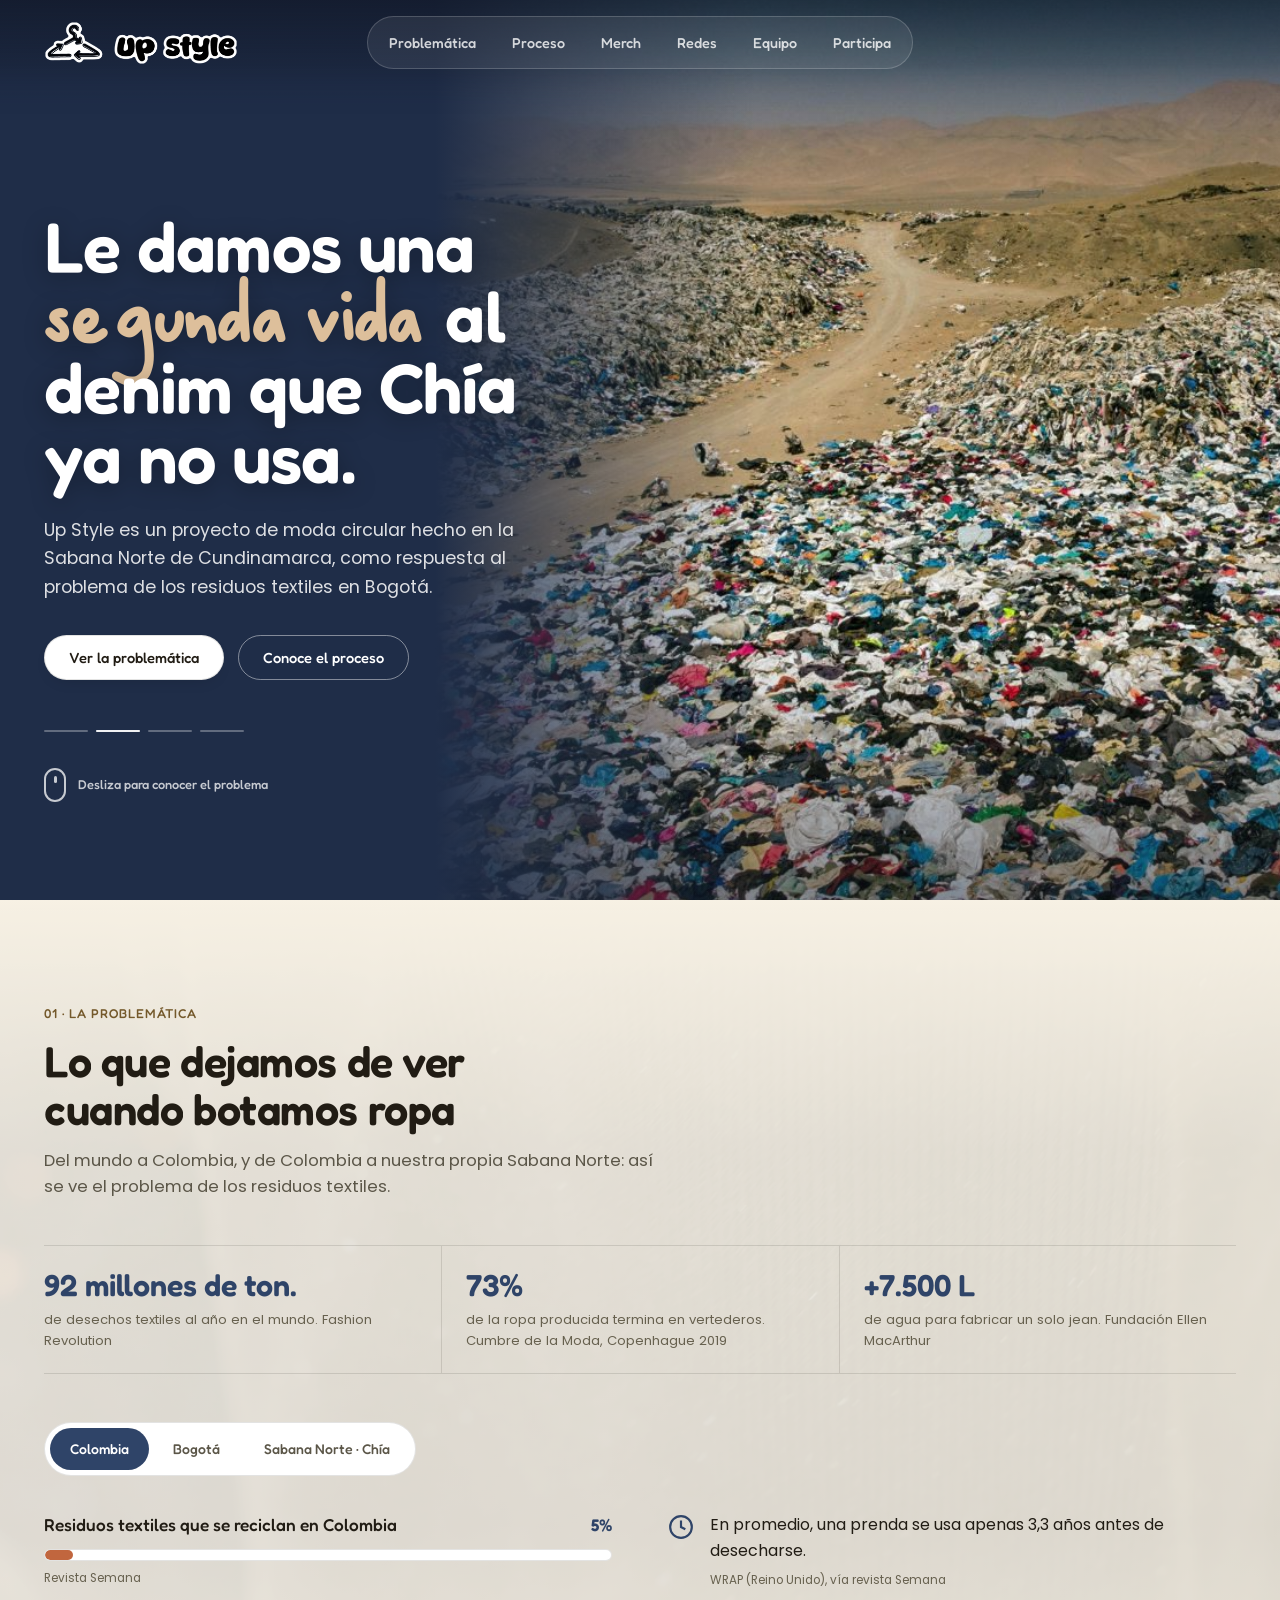
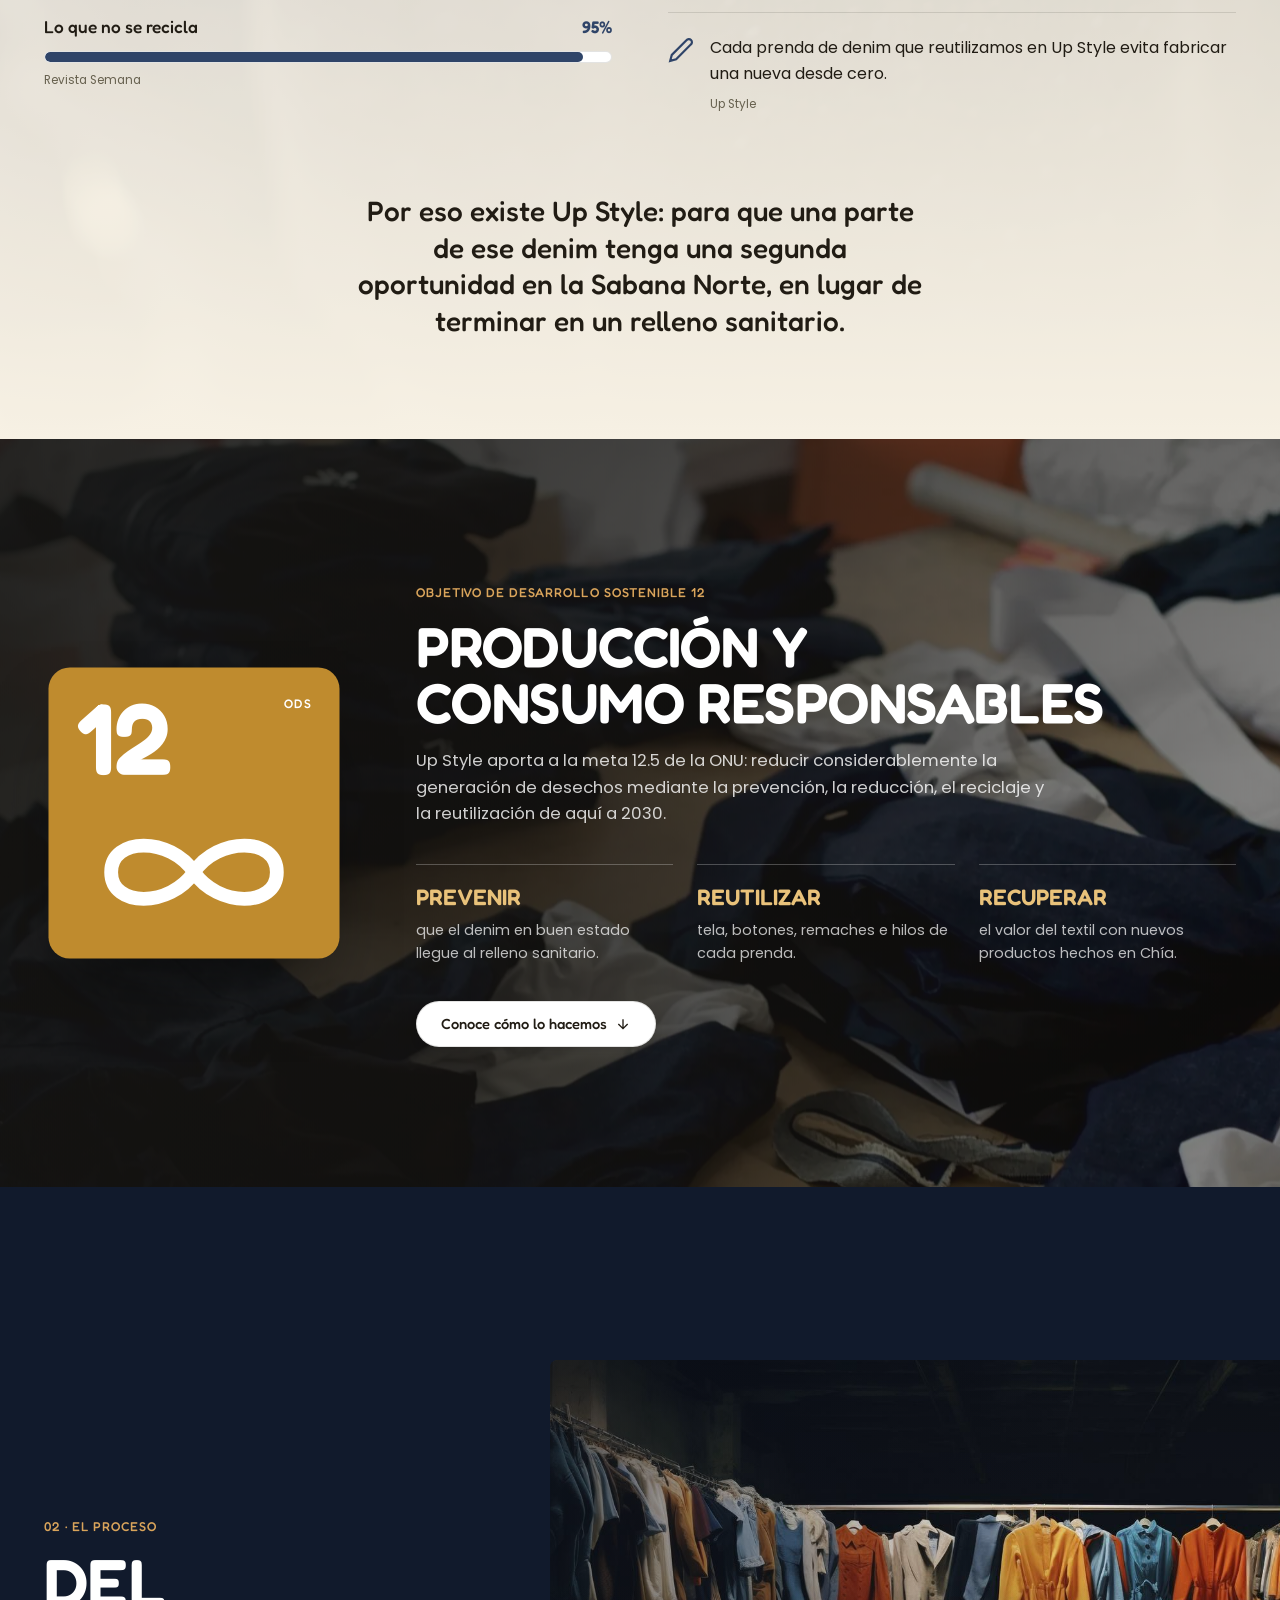
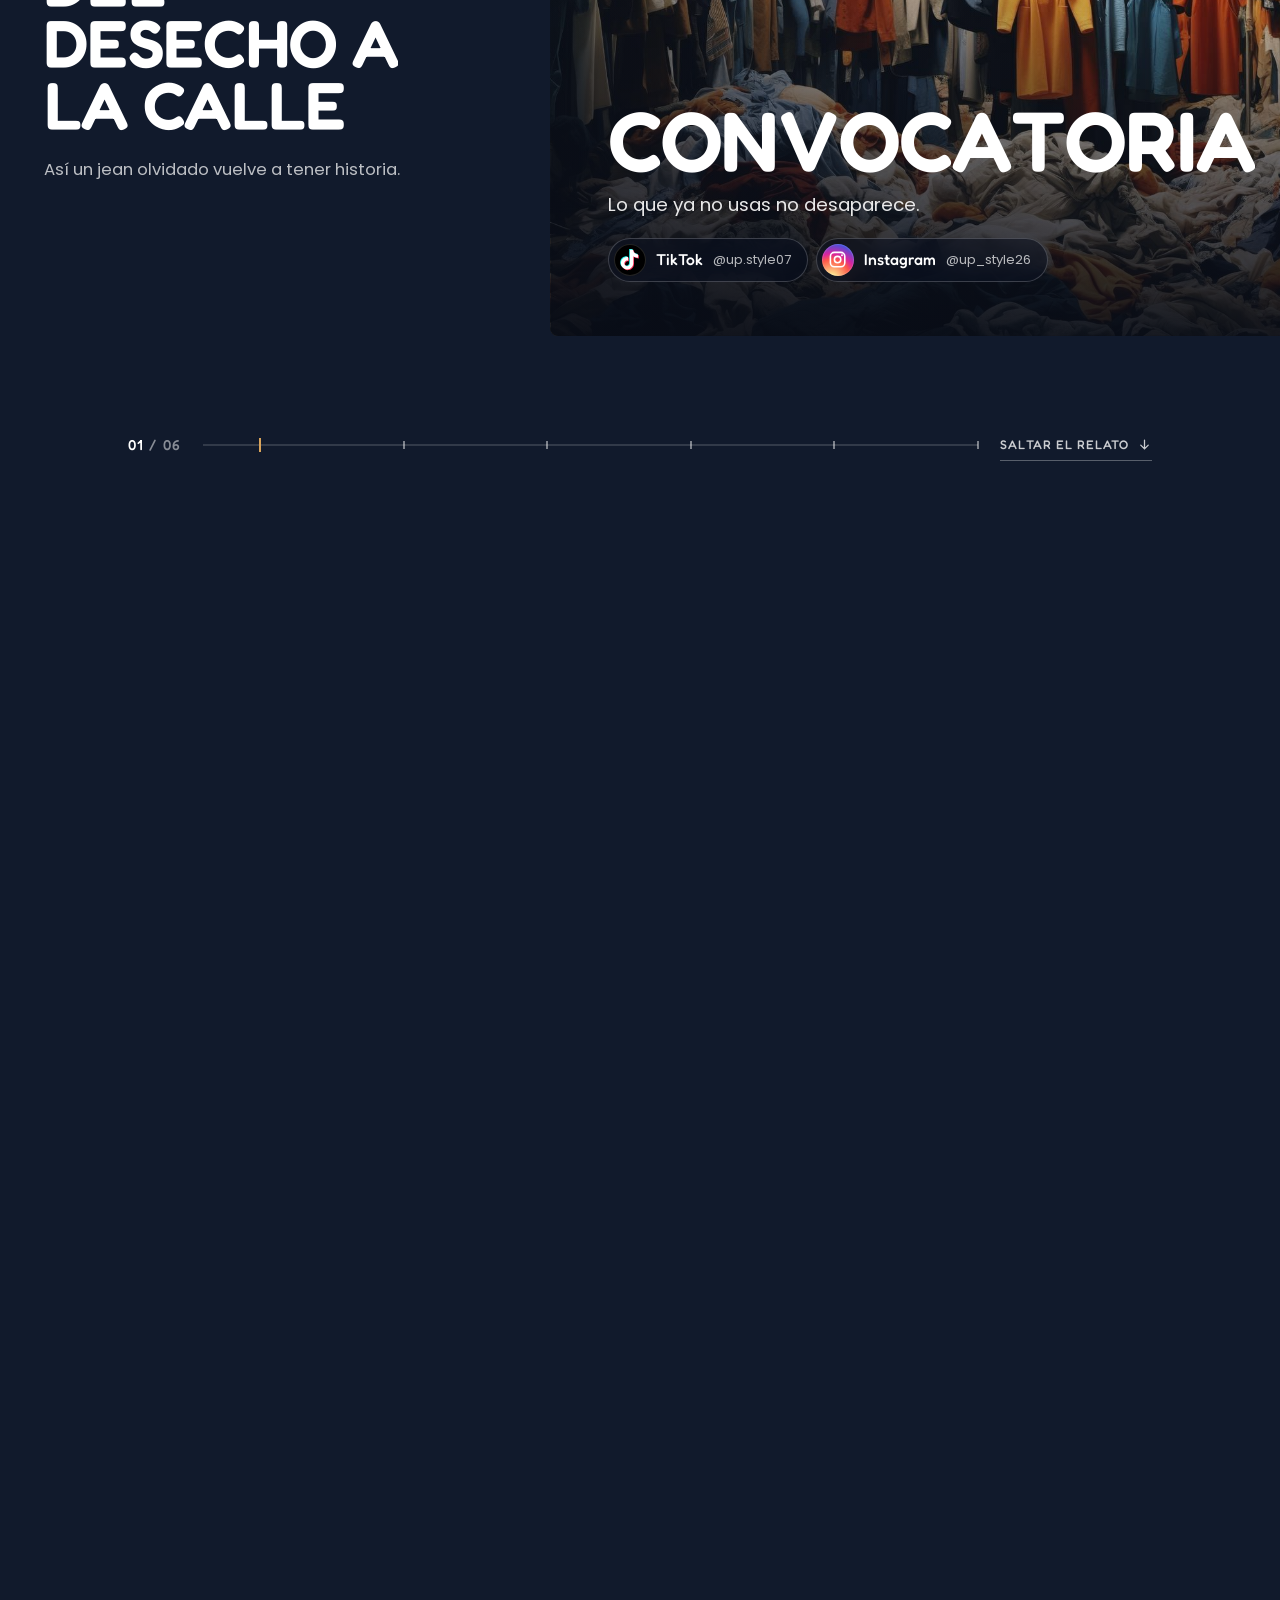
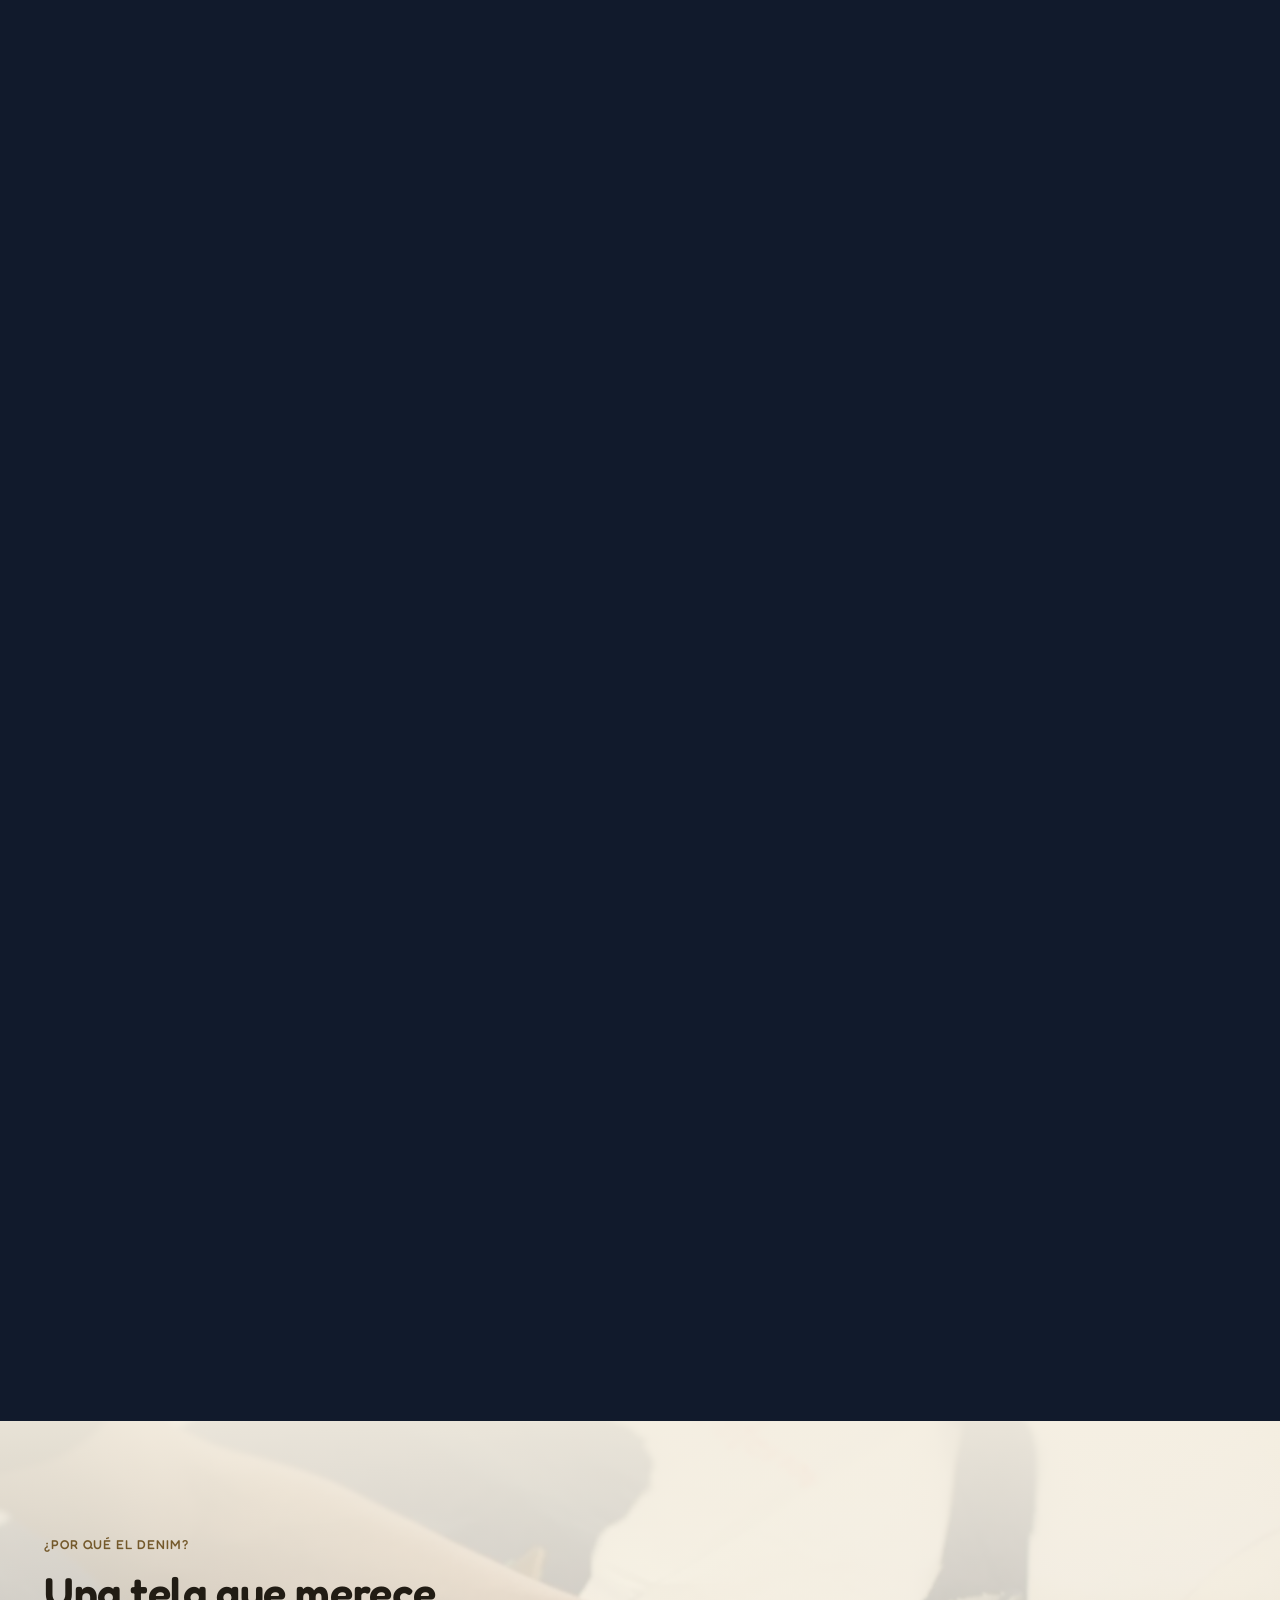
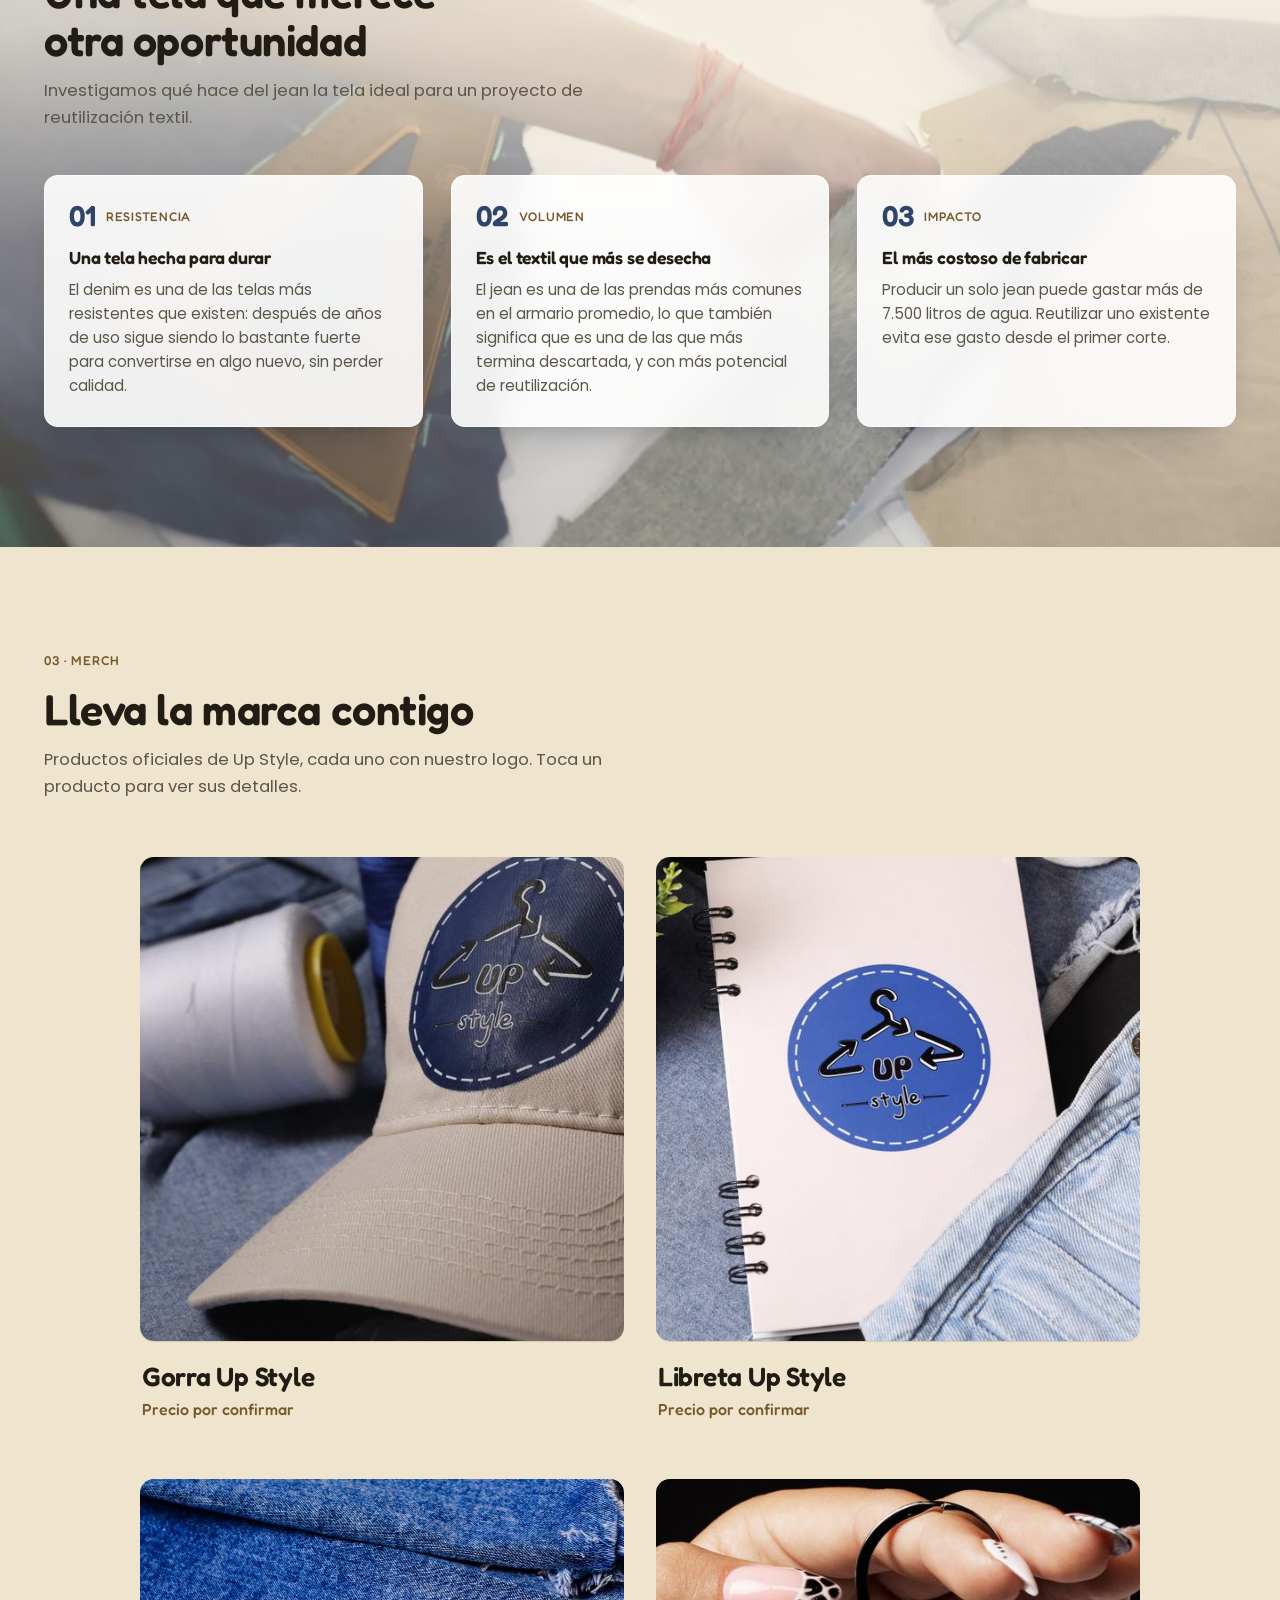
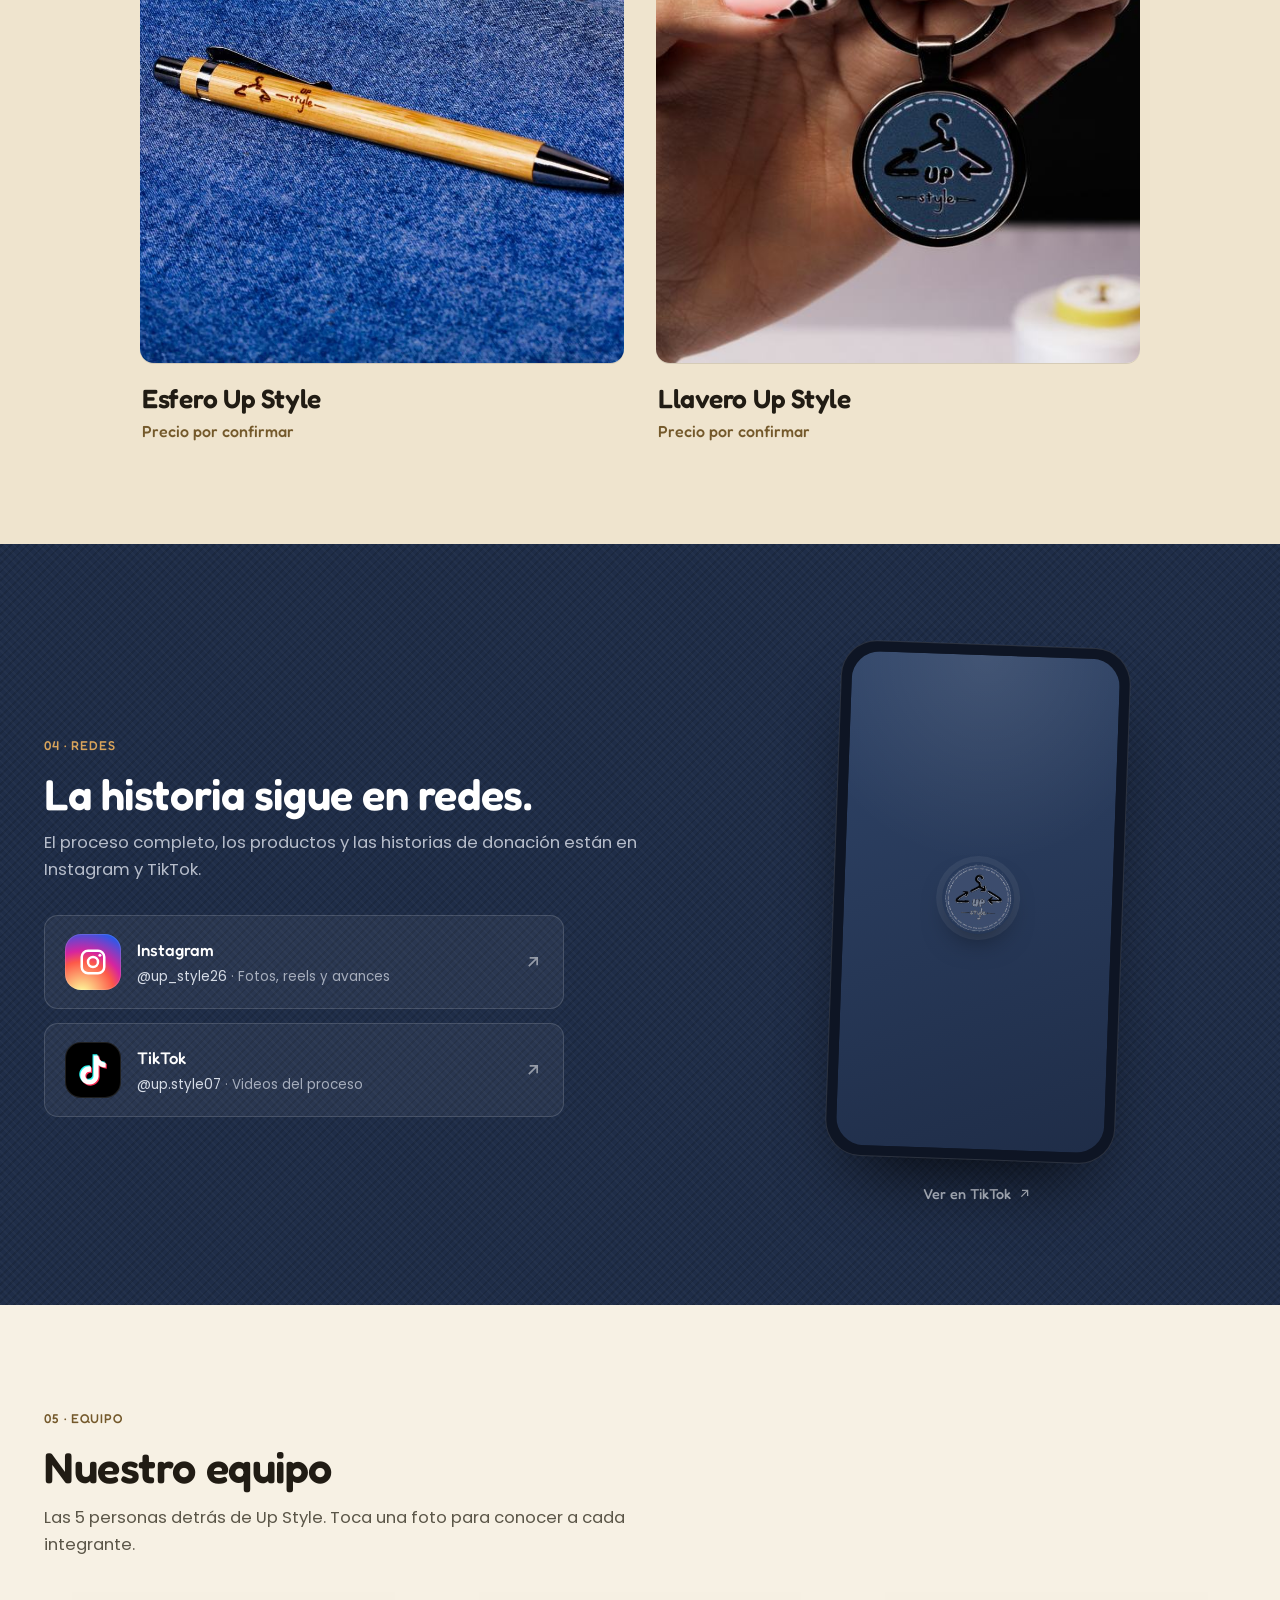
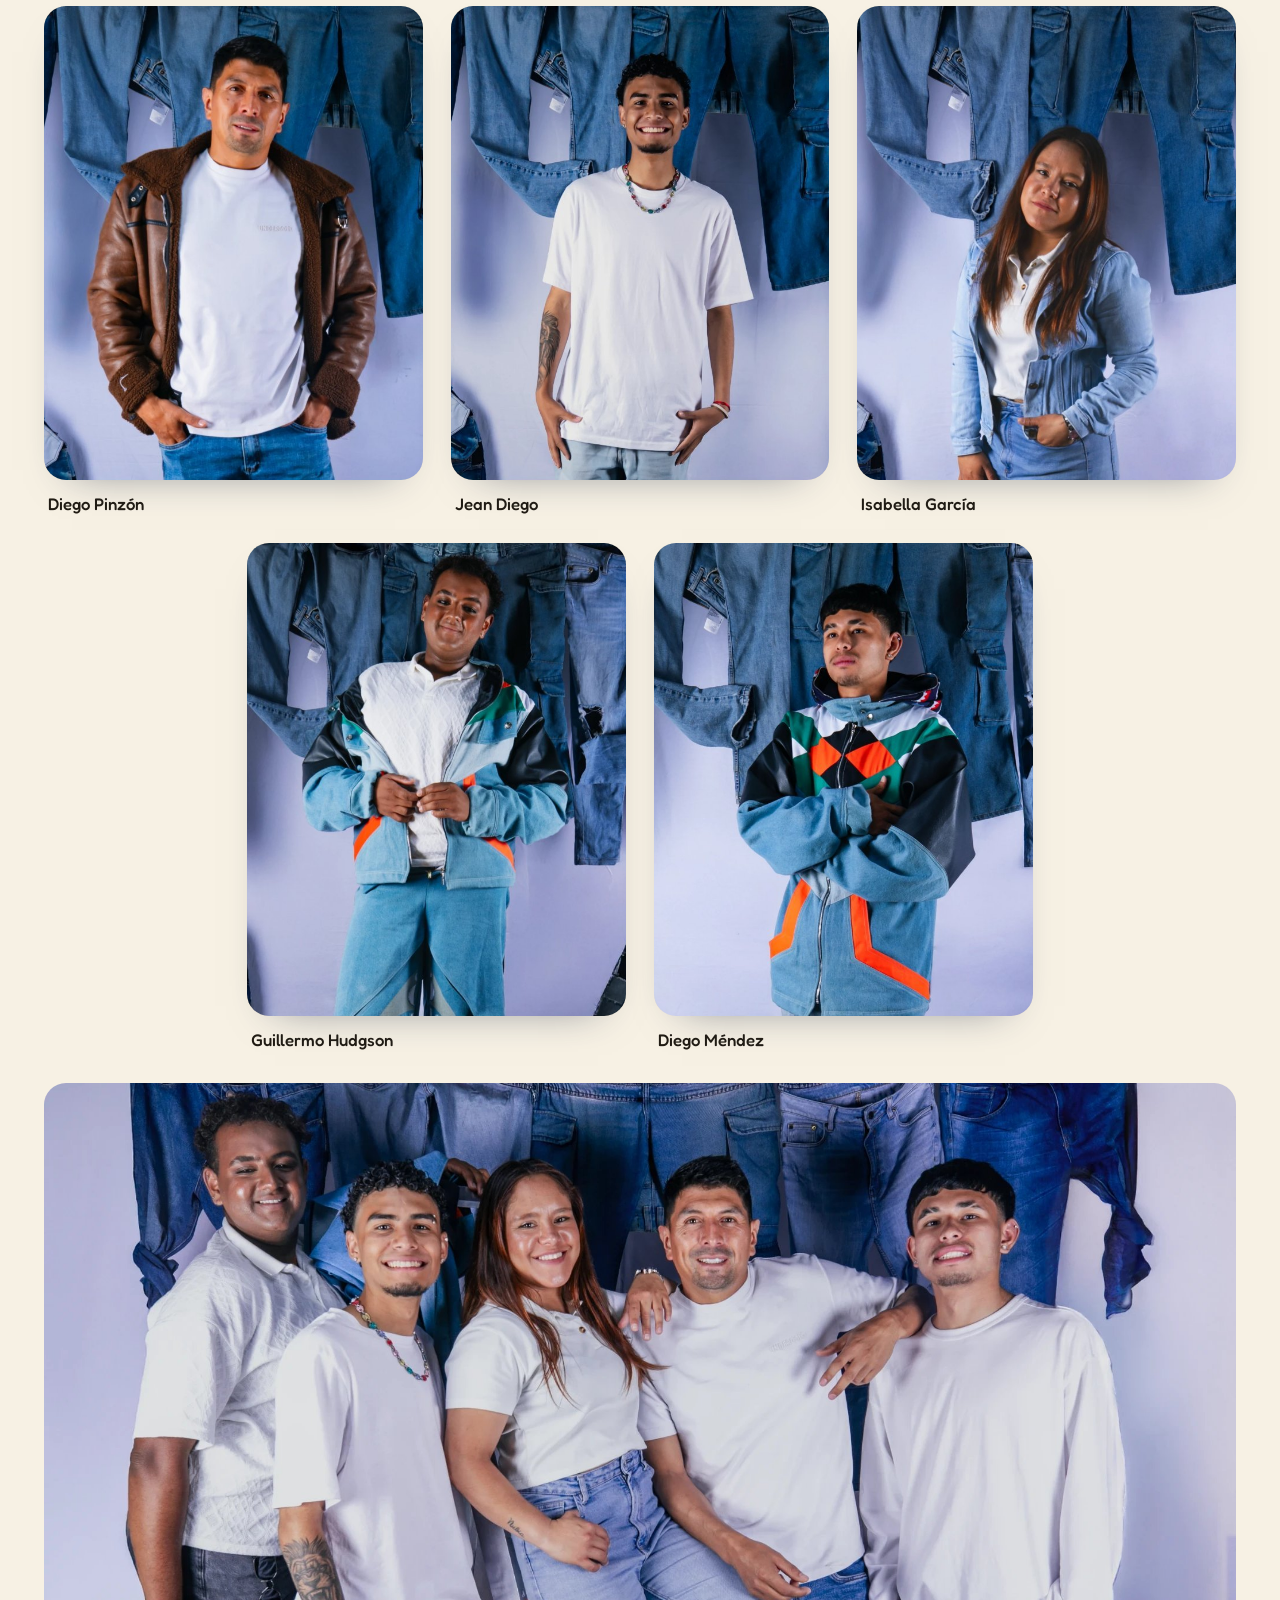
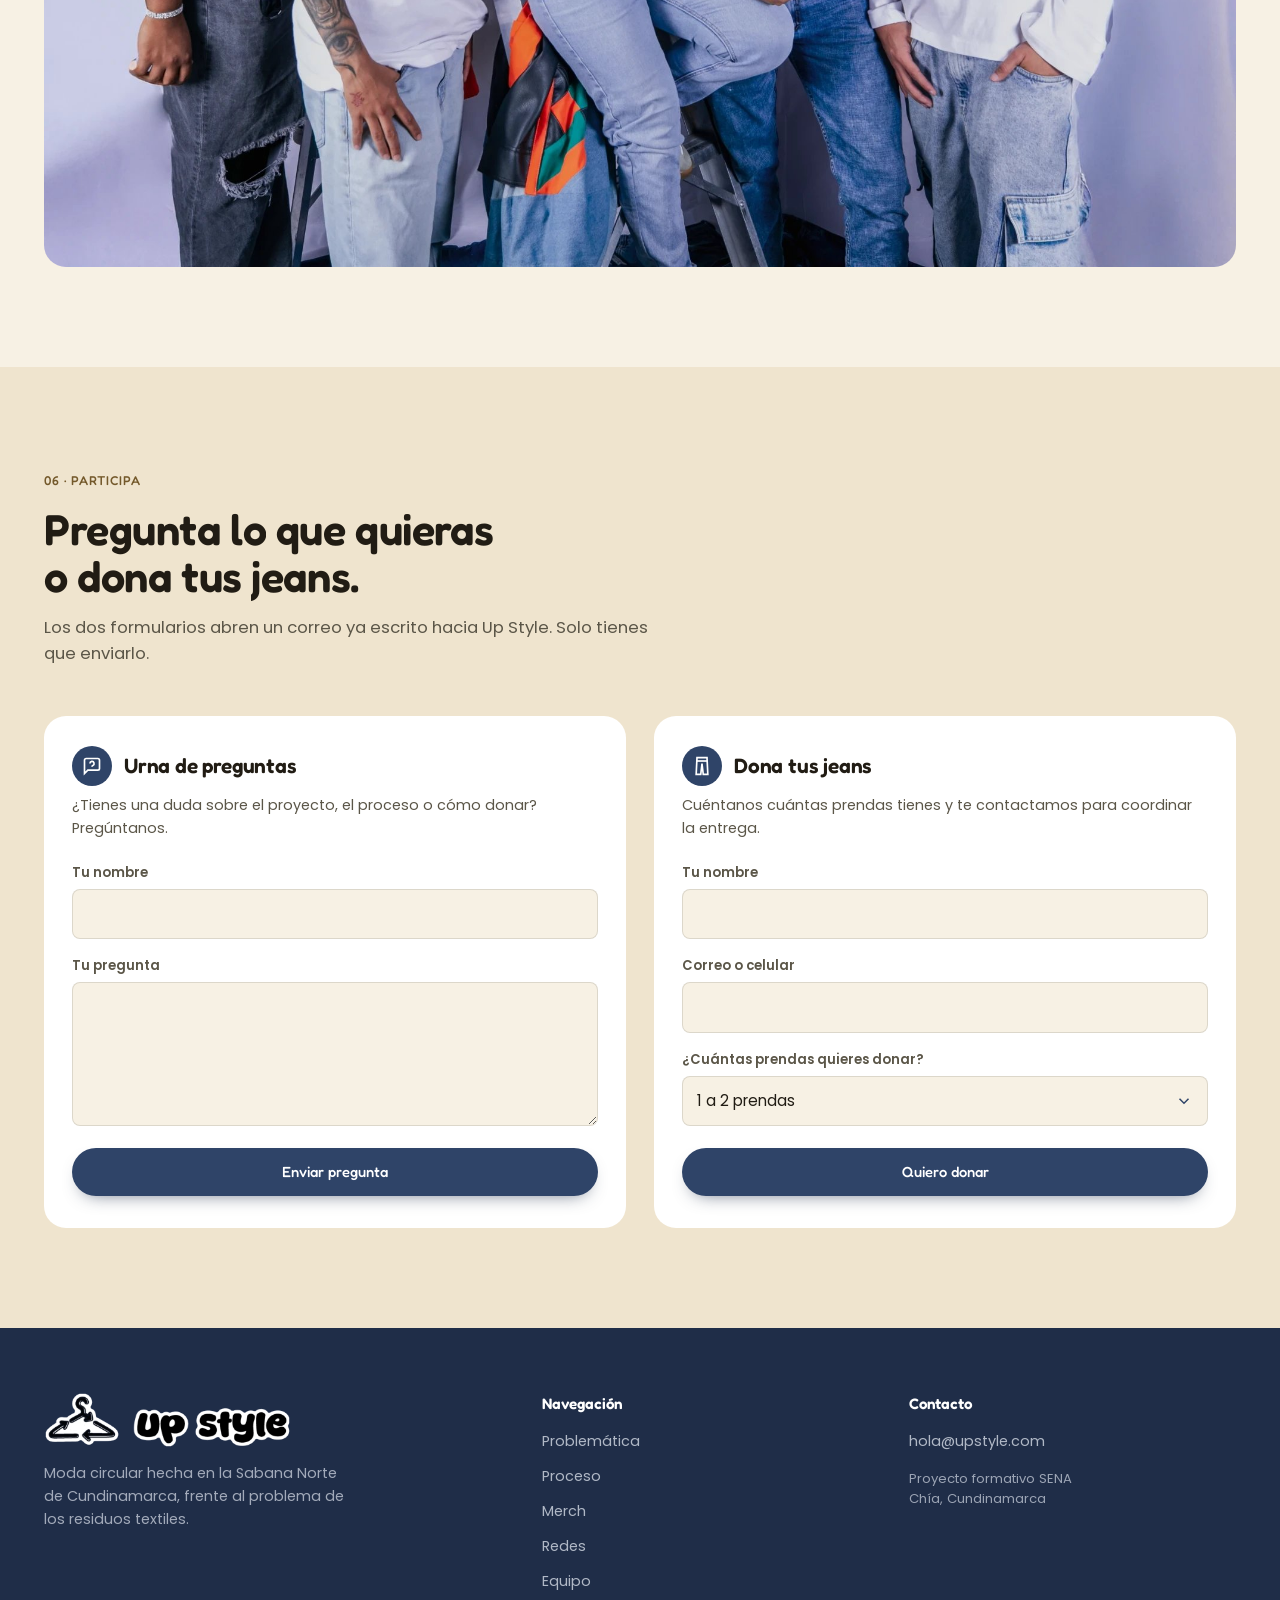
==== commit f088185d: "Pie con el imagotipo del menú y nuevas fotos en las escenas 05 y 06 - Pie de página: el logo circula" ====
--- a/index.html
+++ b/index.html
@@ -392,9 +392,16 @@
               <div class="escena-red" role="group" aria-label="Plataformas donde se cuenta esta etapa"><a class="red-chip" href="https://www.instagram.com/up_style26/" target="_blank" rel="noopener" aria-label="Instagram de Up Style, @up_style26 (se abre en una pestaña nueva)"><span class="red-chip-logo red-chip-ig" aria-hidden="true"><svg><use href="#red-instagram"/></svg></span><span class="red-chip-nombre">Instagram</span><span class="red-chip-usuario">@up_style26</span></a><a class="red-chip" href="https://www.tiktok.com/@up.style07" target="_blank" rel="noopener" aria-label="TikTok de Up Style, @up.style07 (se abre en una pestaña nueva)"><span class="red-chip-logo red-chip-tt" aria-hidden="true"><svg><use href="#red-tiktok"/></svg></span><span class="red-chip-nombre">TikTok</span><span class="red-chip-usuario">@up.style07</span></a></div>
             </div>
           </li>
-          <li class="escena escena-num-abajo" id="escena-05" style="--encuadre:50% 24%; --encuadre-movil:62% 20%;">
+          <li class="escena escena-texto-derecha" id="escena-05" style="--encuadre:50% 60%; --encuadre-movil:50% 60%;">
             <div class="escena-foto">
-              <div class="escena-media"><img src="img/inicio/modelos.jpg" alt="Dos modelos posan con prendas de denim recuperado frente a una pared de jeans colgados" loading="lazy" decoding="async"></div>
+              <div class="escena-media">
+                <picture>
+                  <source type="image/webp" media="(min-width: 701px)" srcset="img/proceso/clasificacion-manos-prenda-16x9.webp" width="2000" height="1125">
+                  <source media="(min-width: 701px)" srcset="img/proceso/clasificacion-manos-prenda-16x9.jpg" width="2000" height="1125">
+                  <source type="image/webp" srcset="img/proceso/clasificacion-manos-prenda-4x5.webp" width="1068" height="1335">
+                  <img src="img/proceso/clasificacion-manos-prenda-4x5.jpg" width="1068" height="1335" alt="Integrante del equipo dobla prendas de denim terminadas junto a pilas listas para entregar" loading="lazy" decoding="async">
+                </picture>
+              </div>
             </div>
             <span class="escena-num" aria-hidden="true">05</span>
             <div class="escena-texto">
@@ -403,9 +410,9 @@
               <div class="escena-red" role="group" aria-label="Plataformas donde se cuenta esta etapa"><a class="red-chip" href="https://www.tiktok.com/@up.style07" target="_blank" rel="noopener" aria-label="TikTok de Up Style, @up.style07 (se abre en una pestaña nueva)"><span class="red-chip-logo red-chip-tt" aria-hidden="true"><svg><use href="#red-tiktok"/></svg></span><span class="red-chip-nombre">TikTok</span><span class="red-chip-usuario">@up.style07</span></a></div>
             </div>
           </li>
-          <li class="escena escena-completa" id="escena-06" style="--encuadre:50% 0%; --encuadre-movil:50% 0%;">
+          <li class="escena escena-texto-debajo" id="escena-06" style="--encuadre:50% 20%; --encuadre-movil:64% 18%;">
             <div class="escena-foto">
-              <div class="escena-media"><img src="img/equipo/equipo-completo.jpg" alt="El equipo de Up Style, sonriente, frente a una pared de jeans colgados" loading="lazy" decoding="async"></div>
+              <div class="escena-media"><img src="img/inicio/modelos.jpg" width="2000" height="1316" alt="Dos modelos posan con prendas de denim recuperado frente a una pared de jeans colgados" loading="lazy" decoding="async"></div>
             </div>
             <span class="escena-num escena-num-ciclo" aria-hidden="true">06<svg class="escena-ciclo" viewBox="0 0 120 120"><path d="M104 60a44 44 0 1 1-12.9-31.1" pathLength="1"/><path d="M93 12v17H76" pathLength="1"/></svg></span>
             <div class="escena-texto">
@@ -822,8 +829,10 @@
     <div class="foot-grid">
       <div>
         <div class="foot-brand">
-          <img class="brand-badge" src="img/logo-upstyle.png" alt="Logo Up Style" width="40" height="40">
-          <span class="brand-name">Up Style</span>
+          <picture class="foot-logo">
+            <source srcset="img/logo/upstyle-imagotipo.webp" type="image/webp">
+            <img src="img/logo/upstyle-imagotipo.png" alt="Up Style" width="760" height="172" loading="lazy" decoding="async">
+          </picture>
         </div>
         <p class="foot-tagline">Moda circular hecha en la Sabana Norte de Cundinamarca, frente al problema de los residuos textiles.</p>
       </div>
--- a/style.css
+++ b/style.css
@@ -65,14 +65,6 @@
   font-style: normal;
   font-display: swap;
 }
-/* Matcha Mint no incluye tildes ni ñ: solo para el nombre de marca */
-@font-face {
-  font-family: "Matcha Mint";
-  src: url("fonts/matcha-mint.woff2") format("woff2");
-  font-weight: 400;
-  font-style: normal;
-  font-display: swap;
-}
 
 :root {
   /* Fondos */
@@ -117,7 +109,6 @@
   --font-display: "Fredoka", "Poppins", system-ui, sans-serif;           /* títulos (600) y subtítulos (500) */
   --font-body: "Poppins", system-ui, -apple-system, "Segoe UI", sans-serif; /* textos (400) */
   --font-script: "The August", "Brush Script MT", cursive;              /* acento caligráfico */
-  --font-logo: "Matcha Mint", "Fredoka", system-ui, sans-serif;         /* solo "Up Style" */
 
   /* Curva de las animaciones: arranca rápido y frena suave */
   --ease-out: cubic-bezier(.16, .84, .44, 1);
@@ -1475,43 +1466,40 @@
     object-position: var(--encuadre, 50% 50%);
   }
 }
-/* Escena 06 (foto grupal): para que se vean completas las cinco personas,
-   con las escenas apiladas la escena toma la proporción de la foto; en
-   celular el texto pasa debajo de ella. */
-html:not(.relato-horizontal) .escena-completa {
-  height: auto;
-  aspect-ratio: 2000 / 1316;
-  max-height: max(480px, 92svh);
-}
+/* Escena 06: en celular la foto queda arriba y el texto, el número y
+   el enlace pasan debajo para no tapar las caras de los modelos */
 @media (max-width: 700px) {
-  html:not(.relato-horizontal) .escena-completa {
+  html:not(.relato-horizontal) .escena-texto-debajo {
     display: flex;
     flex-direction: column;
     aspect-ratio: auto;
-    max-height: none;
-  }
-  html:not(.relato-horizontal) .escena-completa .escena-foto {
+  }
+  html:not(.relato-horizontal) .escena-texto-debajo .escena-foto {
     position: relative;
     flex: none;
-    aspect-ratio: 2000 / 1316;
-  }
-  /* La foto se funde con el fondo del texto y deja las caras sin sombra */
-  html:not(.relato-horizontal) .escena-completa .escena-foto::after {
-    background: linear-gradient(to top, var(--denim-noche-2) 0%, rgba(11, 17, 30, 0.55) 20%, rgba(11, 17, 30, 0) 48%);
-  }
-  html:not(.relato-horizontal) .escena-completa .escena-texto {
+    aspect-ratio: 4 / 5;
+  }
+  html:not(.relato-horizontal) .escena-texto-debajo .escena-foto::after {
+    background:
+      linear-gradient(to top, var(--denim-noche-2) 0%, rgba(11, 17, 30, 0) 14%),
+      linear-gradient(to bottom, rgba(8, 12, 22, 0.4) 0%, rgba(8, 12, 22, 0) 24%);
+  }
+  html:not(.relato-horizontal) .escena-texto-debajo .escena-texto {
     position: relative;
     inset: auto;
+    margin-top: -1px; /* cubre la línea de medio píxel bajo la foto */
     padding: 26px 22px 34px;
-  }
-  html:not(.relato-horizontal) .escena-completa .escena-num-ciclo {
-    top: calc(100vw * 1316 / 2000 + 34px);
+    background: var(--denim-noche-2);
+  }
+  html:not(.relato-horizontal) .escena-texto-debajo .escena-num-ciclo {
+    z-index: 1;
+    top: calc(100vw * 5 / 4 + 34px);
     right: 26px;
     font-size: clamp(3.4rem, 15vw, 5rem);
   }
 }
-/* Escenas 02 y 03: la persona o la mano quedan a la izquierda, así que el
-   texto va a la derecha (y debajo de la foto en celular) para no taparlas */
+/* Escenas 02, 03 y 05: la persona o la mano quedan a la izquierda o abajo,
+   así que el texto va a la derecha (y debajo de la foto en celular) para no taparlas */
 @media (min-width: 701px) {
   .escena-texto-derecha .escena-texto,
   .relato-horizontal .escena-texto-derecha .escena-texto {
@@ -1776,15 +1764,6 @@
     left: var(--margen-escena);
   }
 }
-/* Escena 05 en tablet: la foto vertical deja la cara de la modelo bajo
-   el número, así que este baja a la esquina inferior */
-@media (min-width: 701px) and (max-width: 979px) {
-  html:not(.relato-horizontal) .escena-num-abajo .escena-num {
-    top: auto;
-    bottom: 14%;
-  }
-}
-
 /* Control del relato. Con las escenas apiladas solo se ve "Saltar el
    relato", fijo bajo el menú mientras dura el relato; el contador, la
    barra y las marcas de escena son del recorrido horizontal. */
@@ -3063,24 +3042,16 @@
 .foot-brand {
   display: flex;
   align-items: center;
-  gap: 12px;
-}
-.foot-brand .brand-badge {
-  width: 40px;
-  height: 40px;
-  flex: none;
-  border-radius: 50%;
-  box-shadow: 0 0 0 3px #fff, 0 10px 24px -8px rgba(15, 20, 35, 0.55); /* aro blanco */
-}
-.foot-brand .brand-name {
-  font-family: var(--font-logo);
-  font-size: 1.4rem;
-  font-weight: 400;
-  color: #fff;
-  white-space: nowrap;
+}
+/* Mismo imagotipo del menú, con su contorno blanco, algo mayor */
+.foot-logo img {
+  display: block;
+  width: auto;
+  max-width: 100%;
+  height: 56px;
 }
 @media (max-width: 560px) {
-  .foot-brand .brand-name { font-size: 1.25rem; }
+  .foot-logo img { height: 48px; }
 }
 .foot-tagline {
   max-width: 34ch;
